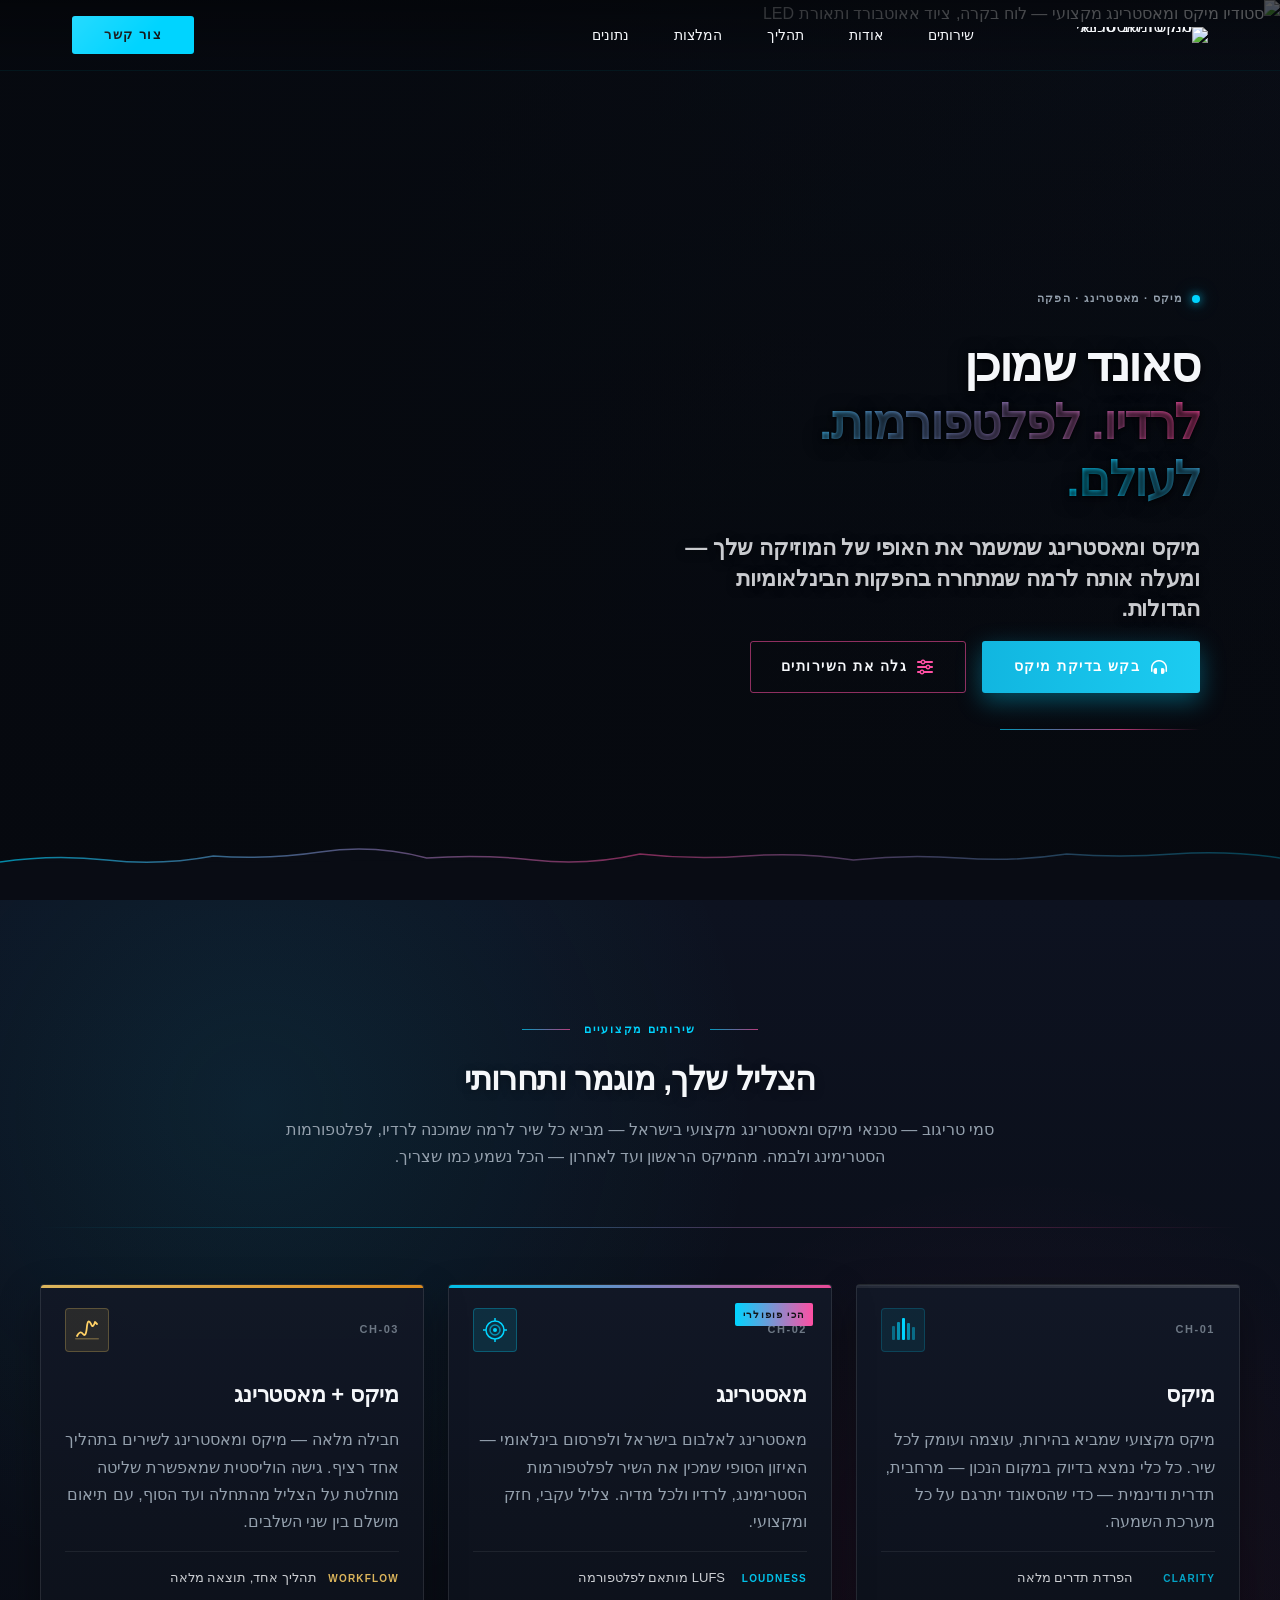
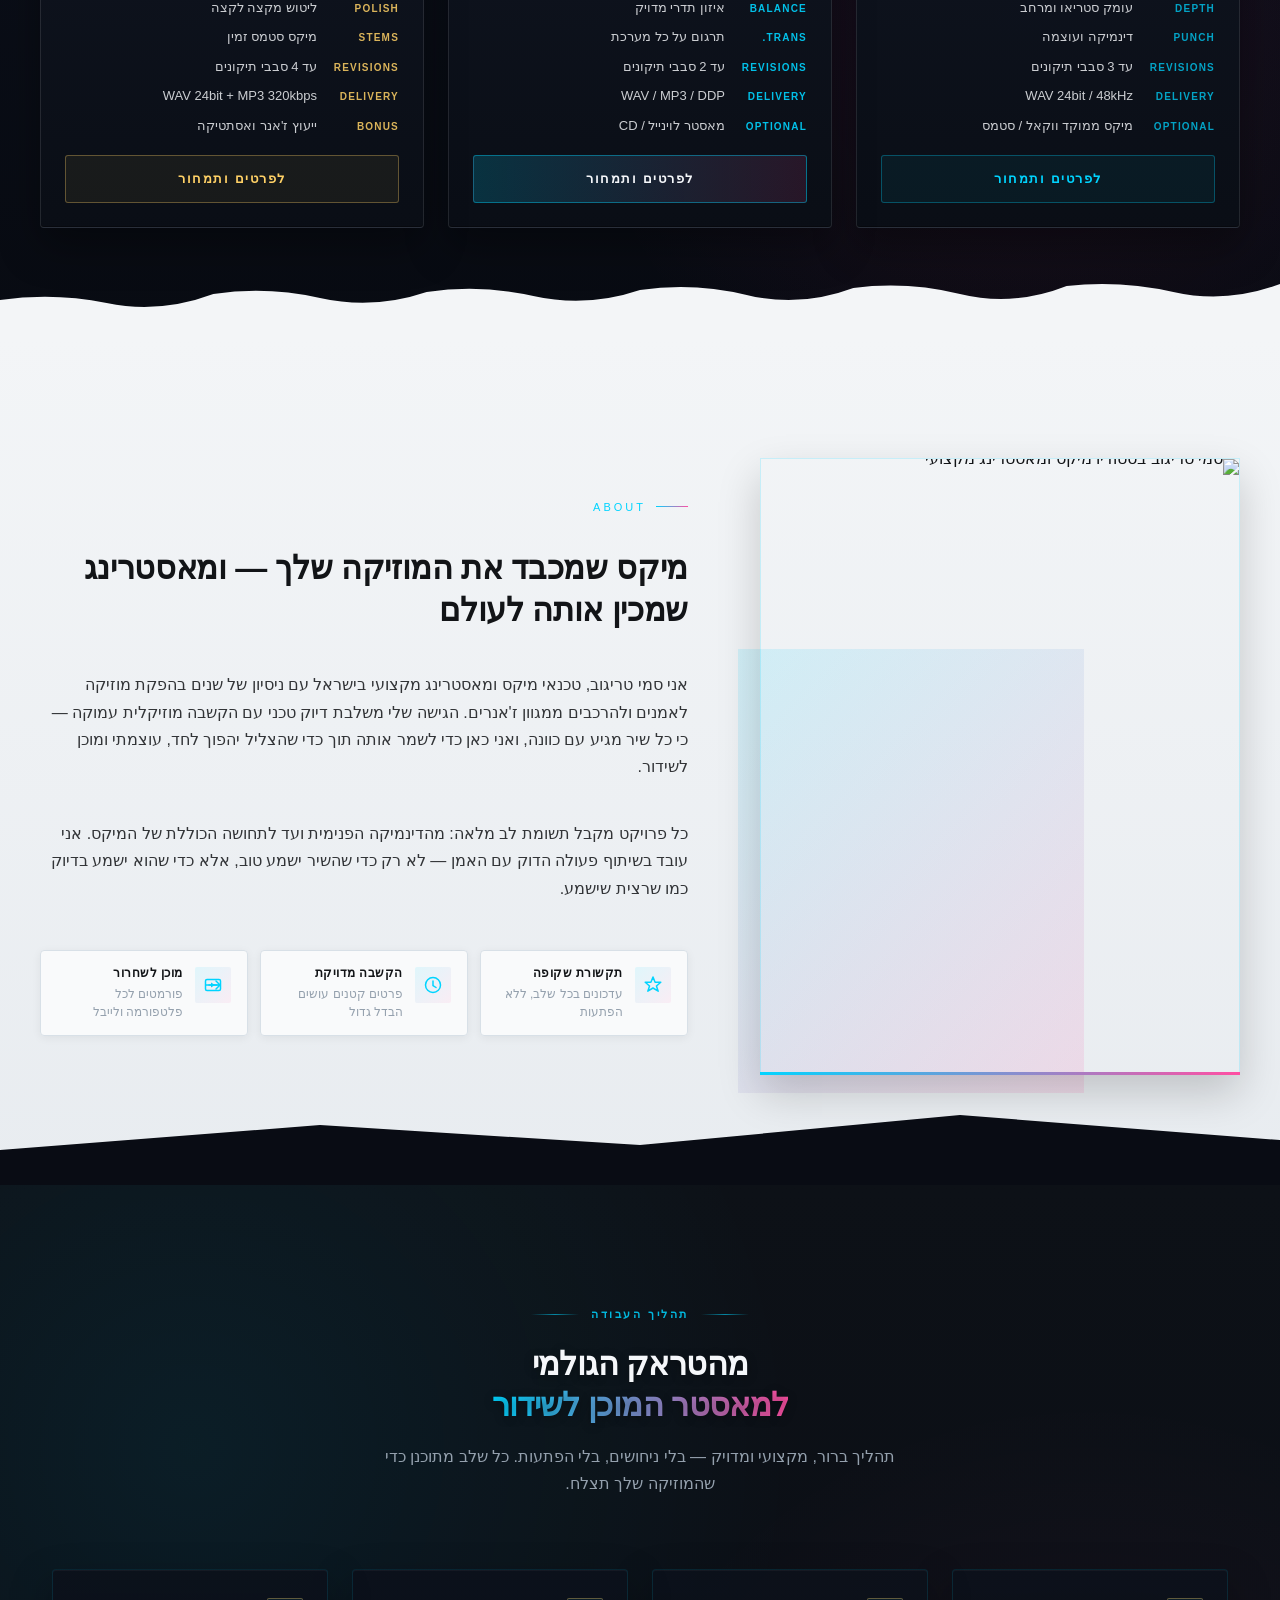
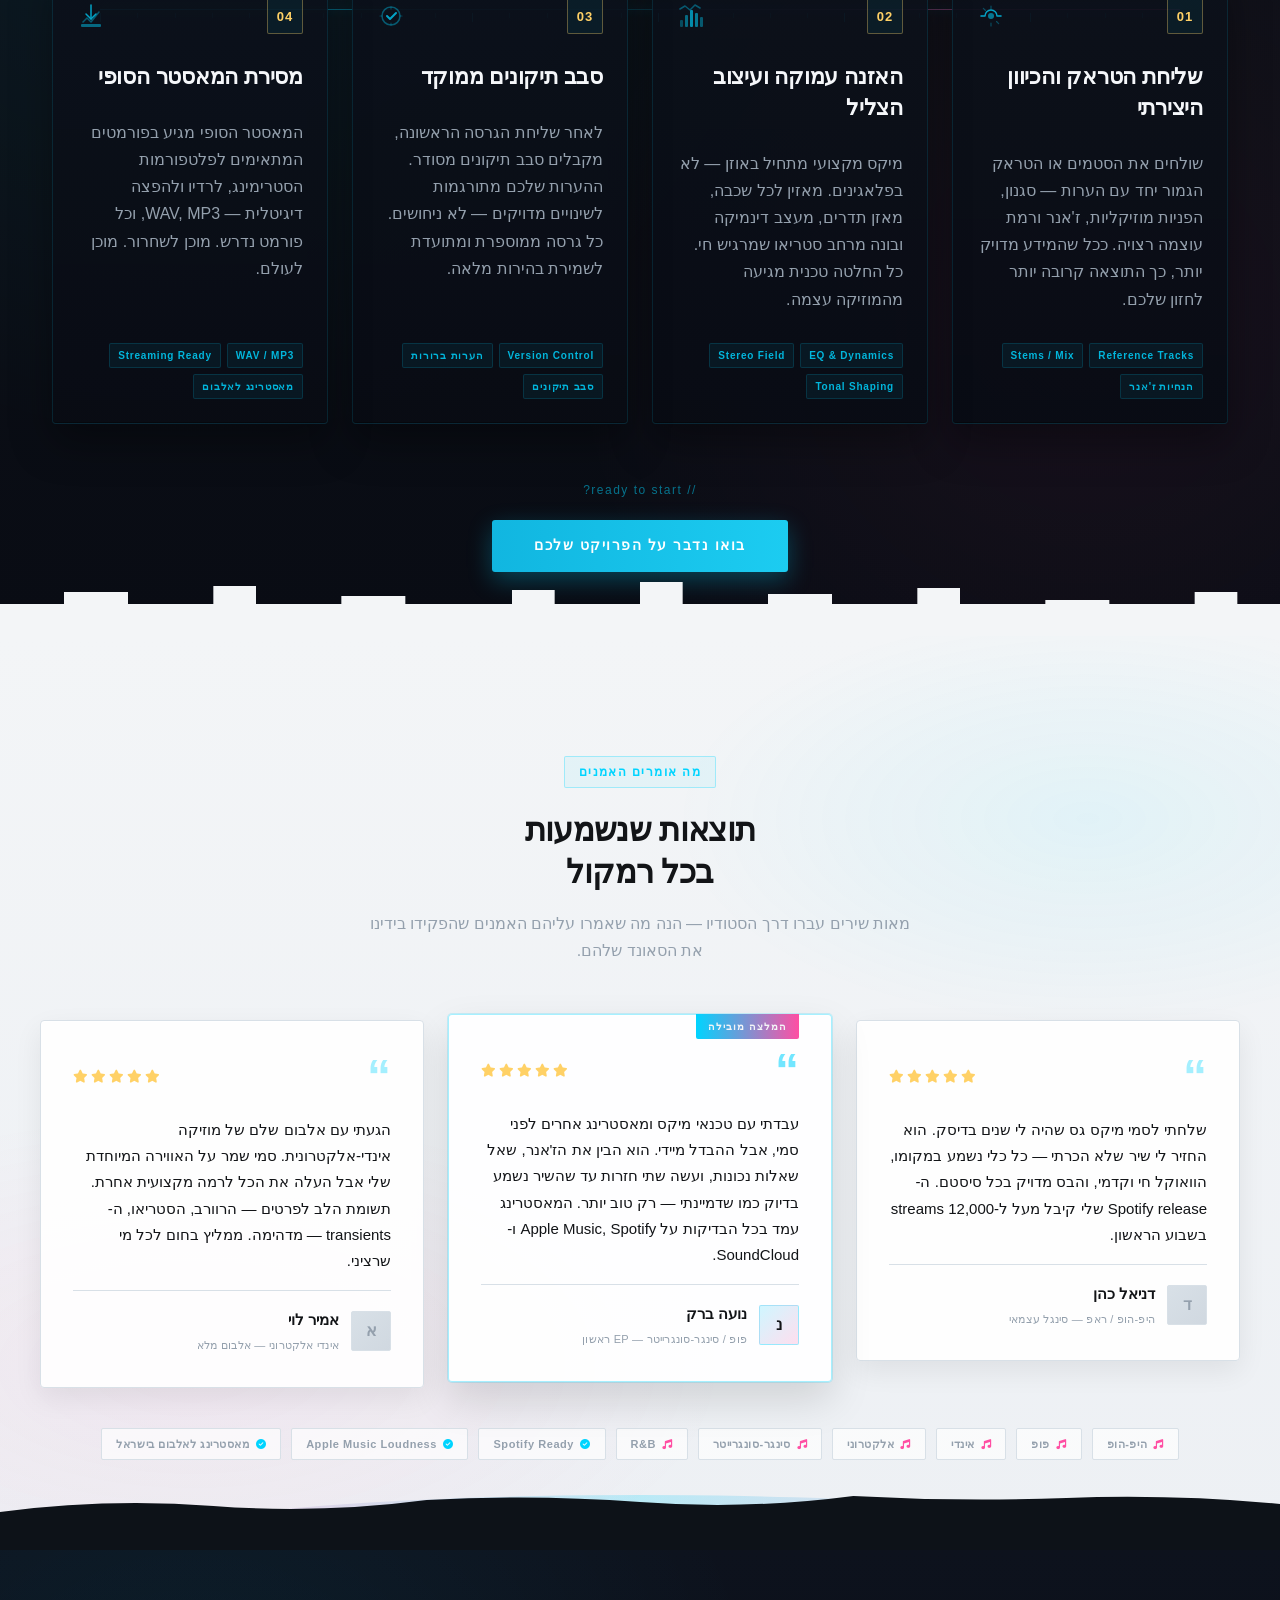
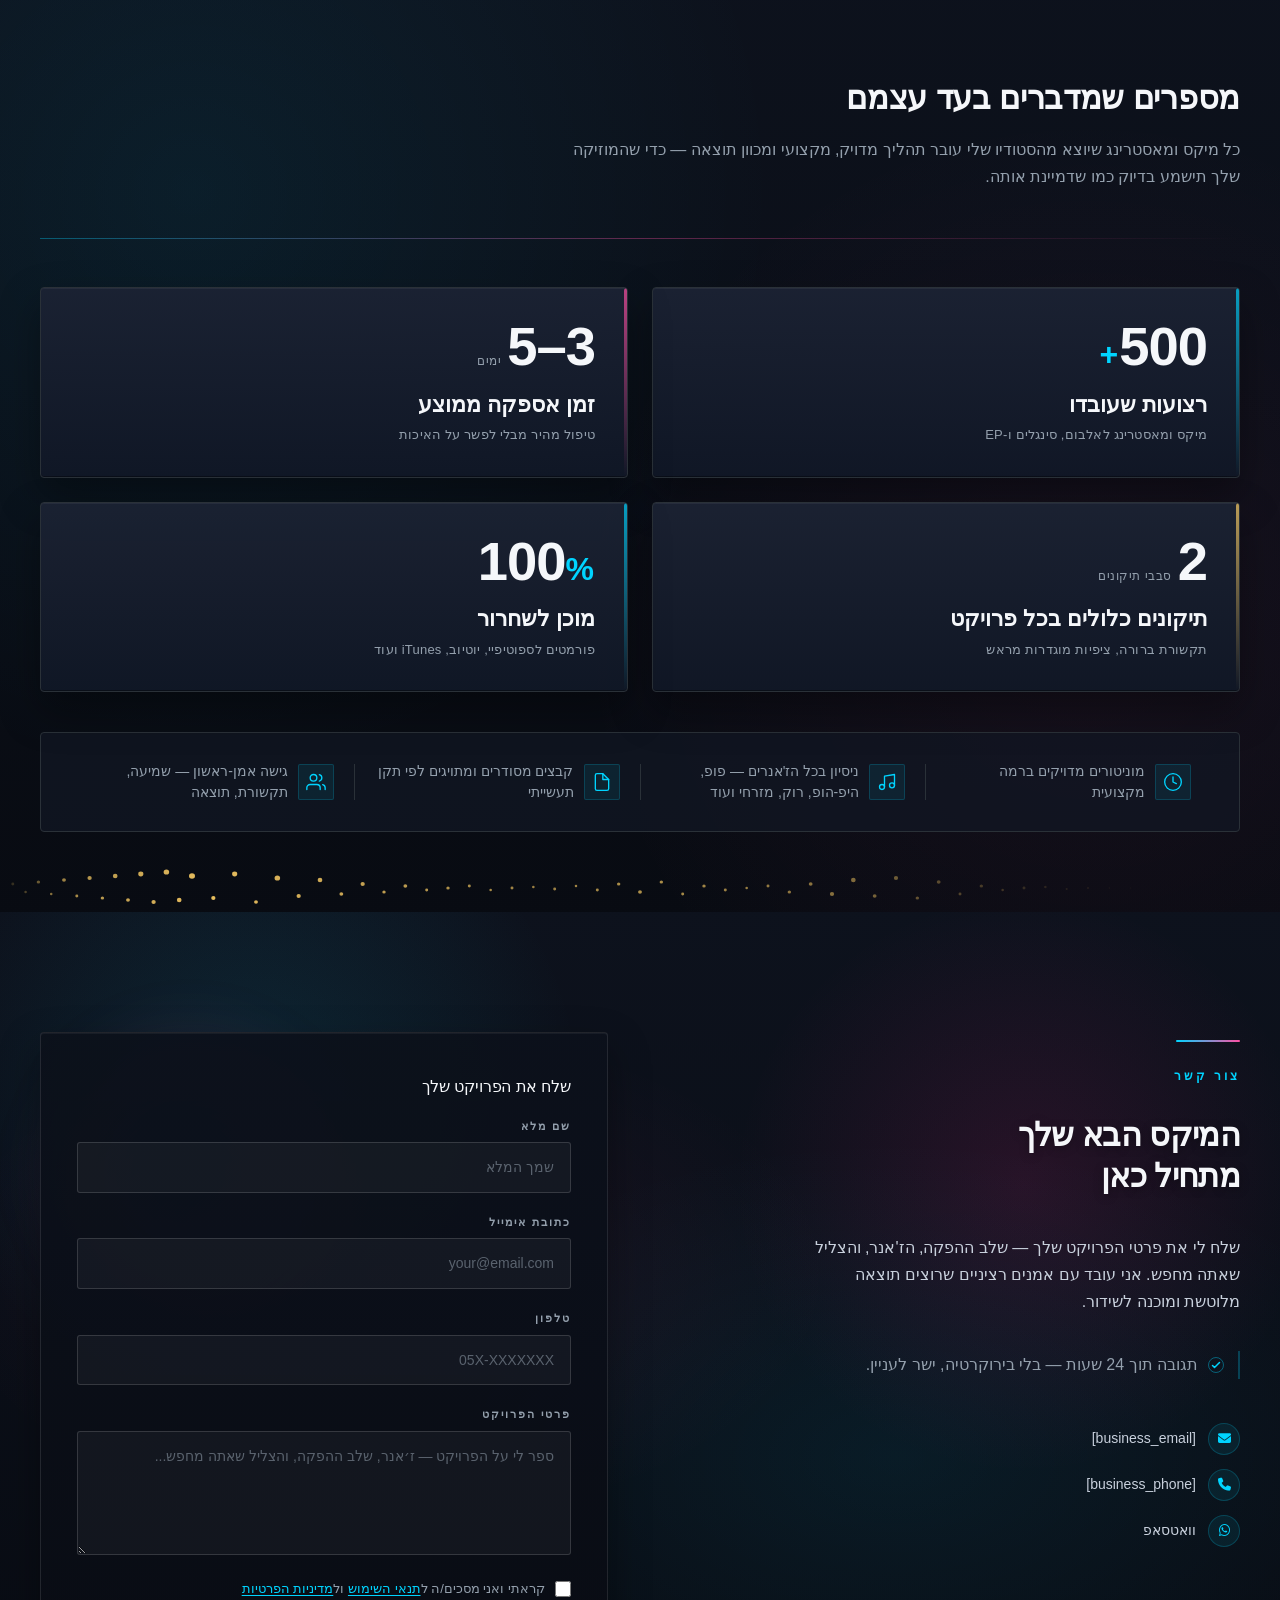
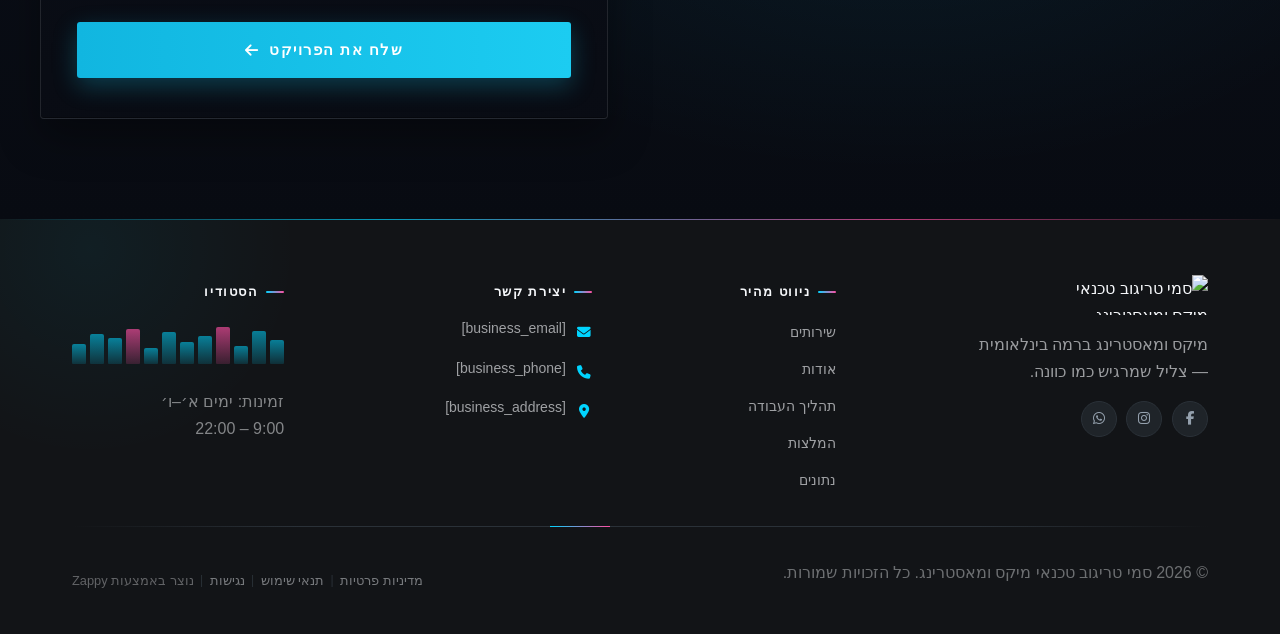
==== index.html @ 7c39b331 "Background sync: Progressive GitHub Sync" ====
<!DOCTYPE html>
<html lang="he" dir="rtl">
<head>
    <meta charset="UTF-8">
    <meta name="viewport" content="width=device-width, initial-scale=1.0">
    <meta name="robots" content="index, follow">
    <title>מיקס — סמי טריגוב טכנאי מיקס ומאסטרינג</title>
    <meta name="description" content="A professional mixing and mastering engineer offering audio post-production services. The business revolves around crafting polished, radio-ready sound for musi">
    <meta name="keywords" content="מיקס, מיקס ומאסטרינג לשירים, טכנאי מיקס מקצועי בישראל, מאסטרינג לאלבום בישראל">
    
    <!-- Favicons -->
    <link rel="icon" type="image/x-icon" href="/assets/favicon.ico">
    <link rel="icon" type="image/png" sizes="16x16" href="/assets/favicon-16x16.png">
    <link rel="icon" type="image/png" sizes="32x32" href="/assets/favicon-32x32.png">
    <link rel="icon" type="image/png" sizes="48x48" href="/assets/favicon-48x48.png">
    <link rel="icon" type="image/png" sizes="192x192" href="/assets/favicon-192x192.png">
    <link rel="icon" type="image/png" sizes="512x512" href="/assets/favicon-512x512.png">
    <link rel="apple-touch-icon" href="/assets/apple-touch-icon.png">
    <!-- Zappy Analytics -->
<script>
(function() {
  'use strict';
  
  // Configuration
  var config = {
    websiteId: 'bcdcfe9a-ce93-44e8-b793-5a933f4e185d',
    apiUrl: 'https://api.zappy5.com/api/analytics/track',
    sessionDuration: 30 * 60 * 1000, // 30 minutes
    visitorDuration: 30 * 24 * 60 * 60 * 1000, // 30 days
    trackPageViews: true,
    trackClicks: true,
    trackFormSubmissions: true
  };
  
  // Generate or retrieve persistent visitor ID (30 days)
  function getVisitorId() {
    var visitorKey = 'zappy_visitor_' + config.websiteId;
    var visitor = null;
    
    try {
      visitor = localStorage.getItem(visitorKey);
      if (visitor) {
        var visitorData = JSON.parse(visitor);
        var now = Date.now();
        
        // Check if visitor ID is still valid (30 days)
        if (now - visitorData.created < config.visitorDuration) {
          // Update last seen timestamp
          visitorData.lastSeen = now;
          localStorage.setItem(visitorKey, JSON.stringify(visitorData));
          return visitorData.id;
        }
      }
    } catch (e) {
      console.warn('Zappy Analytics: LocalStorage not available');
    }
    
    // Generate new visitor ID
    var newVisitorId = 'zv_' + Date.now() + '_' + Math.random().toString(36).substr(2, 9);
    
    try {
      localStorage.setItem(visitorKey, JSON.stringify({
        id: newVisitorId,
        created: Date.now(),
        lastSeen: Date.now()
      }));
    } catch (e) {
      // Continue without local storage
    }
    
    return newVisitorId;
  }
  
  // Generate or retrieve session ID (30 minutes)
  function getSessionId() {
    var sessionKey = 'zappy_session_' + config.websiteId;
    var session = null;
    
    try {
      session = sessionStorage.getItem(sessionKey);
      if (session) {
        var sessionData = JSON.parse(session);
        var now = Date.now();
        
        // Check if session is still valid
        if (now - sessionData.timestamp < config.sessionDuration) {
          // Update timestamp
          sessionData.timestamp = now;
          sessionStorage.setItem(sessionKey, JSON.stringify(sessionData));
          return sessionData.id;
        }
      }
    } catch (e) {
      console.warn('Zappy Analytics: SessionStorage not available');
    }
    
    // Generate new session ID
    var newSessionId = 'zs_' + Date.now() + '_' + Math.random().toString(36).substr(2, 9);
    
    try {
      sessionStorage.setItem(sessionKey, JSON.stringify({
        id: newSessionId,
        timestamp: Date.now()
      }));
    } catch (e) {
      // Continue without session storage
    }
    
    return newSessionId;
  }
  
  var visitorId = getVisitorId();
  var sessionId = getSessionId();
  
  // Track an event
  function trackEvent(eventType, data) {
    data = data || {};
    
    var eventData = {
      website_id: config.websiteId,
      event_type: eventType,
      page_path: window.location.pathname,
      referrer: document.referrer || 'direct',
      visitor_id: visitorId,
      session_id: sessionId,
      metadata: data
    };
    
    // Use sendBeacon if available (better for page unload events)
    if (navigator.sendBeacon) {
      var blob = new Blob([JSON.stringify(eventData)], { type: 'application/json' });
      navigator.sendBeacon(config.apiUrl, blob);
    } else {
      // Fallback to fetch
      fetch(config.apiUrl, {
        method: 'POST',
        headers: {
          'Content-Type': 'application/json'
        },
        body: JSON.stringify(eventData),
        keepalive: true
      }).catch(function(error) {
        console.warn('Zappy Analytics: Failed to track event', error);
      });
    }
  }
  
  // Track page view
  if (config.trackPageViews) {
    trackEvent('pageview', {
      title: document.title,
      url: window.location.href
    });
  }
  
  // Track clicks on important elements
  if (config.trackClicks) {
    document.addEventListener('click', function(e) {
      var target = e.target;
      
      // Track button clicks (counted as actions)
      if (target.tagName === 'BUTTON' || target.closest('button')) {
        var button = target.tagName === 'BUTTON' ? target : target.closest('button');
        trackEvent('click', {
          element: 'button',
          text: button.textContent.trim().substring(0, 100),
          id: button.id || null,
          class: button.className || null
        });
      }
      
      // Track link clicks (navigation - not counted as actions)
      else if (target.tagName === 'A' || target.closest('a')) {
        var link = target.tagName === 'A' ? target : target.closest('a');
        trackEvent('navigation', {
          element: 'link',
          text: link.textContent.trim().substring(0, 100),
          href: link.href,
          external: link.hostname !== window.location.hostname
        });
      }
    }, true);
  }
  
  // Track form submissions
  if (config.trackFormSubmissions) {
    document.addEventListener('submit', function(e) {
      var form = e.target;
      
      trackEvent('form_submit', {
        form_id: form.id || null,
        form_name: form.name || null,
        form_action: form.action || null,
        form_method: form.method || 'GET'
      });
    }, true);
  }
  
  // Track time on page (send on page unload)
  var pageLoadTime = Date.now();
  
  window.addEventListener('beforeunload', function() {
    var timeOnPage = Math.floor((Date.now() - pageLoadTime) / 1000); // in seconds
    
    trackEvent('page_unload', {
      time_on_page: timeOnPage,
      page_path: window.location.pathname
    });
  });
  
  // Expose tracking function globally for custom events
  window.zappyAnalytics = {
    track: trackEvent,
    getVisitorId: function() { return visitorId; },
    getSessionId: function() { return sessionId; }
  };
  
})();
</script>
<!-- End Zappy Analytics -->
    <meta property="og:title" content="מיקס — סמי טריגוב טכנאי מיקס ומאסטרינג">
  <meta property="og:description" content="A professional mixing and mastering engineer offering audio post-production services. The business revolves around crafting polished, radio-ready sound for musi">
  <meta property="og:type" content="website">
  <meta property="og:locale" content="he_IL">
  
  <meta name="twitter:card" content="summary_large_image">
  <meta name="twitter:title" content="מיקס — סמי טריגוב טכנאי מיקס ומאסטרינג">
  <meta name="twitter:description" content="A professional mixing and mastering engineer offering audio post-production services. The business revolves around crafting polished, radio-ready sound for musi">
  
  <link rel="stylesheet" href="https://cdnjs.cloudflare.com/ajax/libs/font-awesome/6.4.0/css/all.min.css">

    <!-- Favicons -->
    <link rel="icon" type="image/x-icon" href="/assets/favicon.ico">
    <link rel="icon" type="image/png" sizes="16x16" href="/assets/favicon-16x16.png">
    <link rel="icon" type="image/png" sizes="32x32" href="/assets/favicon-32x32.png">
    <link rel="icon" type="image/png" sizes="48x48" href="/assets/favicon-48x48.png">
    <link rel="icon" type="image/png" sizes="192x192" href="/assets/favicon-192x192.png">
    <link rel="icon" type="image/png" sizes="512x512" href="/assets/favicon-512x512.png">
    <link rel="apple-touch-icon" href="/assets/apple-touch-icon.png">
    <!-- Cookie Consent -->
    <link rel="stylesheet" href="https://cdn.jsdelivr.net/npm/vanilla-cookieconsent@3/dist/cookieconsent.css">
    <script src="https://cdn.jsdelivr.net/npm/vanilla-cookieconsent@3/dist/cookieconsent.umd.js"></script>
    <!-- Mickidum Accessibility Toolbar -->
    <script src="https://cdn.jsdelivr.net/gh/mickidum/acc_toolbar/acctoolbar/acctoolbar.min.js"></script>
    <link rel="stylesheet" href="/styles.css">

    <style id="zappy-dropdown-submenu-styles">
      /* ========== DESKTOP DROPDOWN SUBMENU STYLES ========== */
      /* Base styles for dropdown submenus - parent must be positioned */
      .nav-menu li:has(.sub-menu), nav li:has(.sub-menu), .navbar li:has(.sub-menu), #navMenu li:has(.sub-menu) { position: relative; }
      /* Submenu base - hidden by default */
      .nav-menu .sub-menu, nav .sub-menu, .navbar .sub-menu, #navMenu .sub-menu { display: block !important; position: absolute !important; top: 100%; left: 0; min-width: 220px; background: white; border-radius: 8px; box-shadow: 0 8px 25px rgba(0,0,0,0.15); padding: 8px 0; opacity: 0; visibility: hidden; transform: translateY(10px); transition: all 0.3s ease; z-index: 1000; list-style: none; pointer-events: none; }
      /* CRITICAL: Desktop hover styles to show dropdown */
      .nav-menu li:hover > .sub-menu, nav li:hover > .sub-menu, .navbar li:hover > .sub-menu, #navMenu li:hover > .sub-menu { opacity: 1 !important; visibility: visible !important; transform: translateY(0) !important; pointer-events: auto !important; }
      /* Submenu item styling */
      .sub-menu li { list-style: none; margin: 0; padding: 0; }
      .sub-menu a { display: block !important; padding: 10px 16px !important; color: var(--text-dark, #333) !important; font-weight: 500; text-decoration: none; white-space: nowrap; transition: background-color 0.2s; }
      .sub-menu a:hover { background-color: #f5f5f5; }
      /* RTL (Hebrew/Arabic) dropdown positioning */
      [dir="rtl"] .nav-menu .sub-menu, [dir="rtl"] nav .sub-menu, [dir="rtl"] .navbar .sub-menu, html[lang="he"] .nav-menu .sub-menu, html[lang="he"] nav .sub-menu, html[lang="he"] .navbar .sub-menu, html[lang="ar"] .nav-menu .sub-menu, html[lang="ar"] nav .sub-menu, html[lang="ar"] .navbar .sub-menu { left: auto !important; right: 0 !important; }
      /* Hide empty dropdown menus (exclude catalog sub-menus that use <a> children instead of <li>) */
      .sub-menu:empty, .sub-menu:not(:has(li:not(.zappy-hidden-menu-item))):not(:has(> a)), .sub-menu:not(:has(li)):not(:has(> a)) { display: none !important; opacity: 0 !important; visibility: hidden !important; pointer-events: none !important; }
      /* Desktop: show submenu on Menu Group hover */
      li:has(.menu-group-title):hover > .sub-menu { opacity: 1 !important; visibility: visible !important; transform: translateY(0) !important; pointer-events: auto !important; }
      /* Menu Group title styling */
      .nav-menu > li > .menu-group-title, #navMenu > li > .menu-group-title { display: inline-block; padding: 0.5rem 1rem; cursor: default; user-select: none; }
      
      /* ========== MOBILE SUBMENU STYLES ========== */
      @media (max-width: 768px) {
        .nav-menu .sub-menu, nav .sub-menu, .navbar .sub-menu, #navMenu .sub-menu { position: static !important; transform: none !important; box-shadow: none !important; background: transparent !important; max-height: 0; overflow: hidden; opacity: 0; visibility: hidden; transition: max-height 0.3s ease, opacity 0.3s ease; padding: 0 !important; border-radius: 0 !important; }
        .sub-menu.mobile-expanded { max-height: 60vh !important; overflow-y: auto !important; opacity: 1 !important; visibility: visible !important; padding: 8px 0 8px 16px !important; }
        [dir="rtl"] .sub-menu.mobile-expanded, html[lang="he"] .sub-menu.mobile-expanded { padding: 8px 16px 8px 0 !important; }
        /* Disable hover behavior on mobile */
        .nav-menu li:hover > .sub-menu, nav li:hover > .sub-menu, .navbar li:hover > .sub-menu, #navMenu li:hover > .sub-menu { opacity: 0; visibility: hidden; pointer-events: none; }
        .nav-menu li > .sub-menu.mobile-expanded, nav li > .sub-menu.mobile-expanded, .navbar li > .sub-menu.mobile-expanded, #navMenu li > .sub-menu.mobile-expanded { opacity: 1 !important; visibility: visible !important; pointer-events: auto !important; }
        .nav-menu li:has(.sub-menu), nav li:has(.sub-menu), .navbar li:has(.sub-menu), #navMenu li:has(.sub-menu) { display: flex !important; flex-wrap: wrap !important; align-items: center !important; position: relative !important; min-height: 44px !important; }
        .nav-menu li:has(.sub-menu) > a, nav li:has(.sub-menu) > a, .navbar li:has(.sub-menu) > a, #navMenu li:has(.sub-menu) > a { flex: 1 !important; min-width: 0 !important; }
        .nav-menu li:has(.sub-menu) > .menu-group-title, nav li:has(.sub-menu) > .menu-group-title, .navbar li:has(.sub-menu) > .menu-group-title, #navMenu li:has(.sub-menu) > .menu-group-title { flex: 1 !important; min-width: 0 !important; padding: 0 !important; line-height: inherit !important; }
        .nav-menu li:has(.sub-menu) > .sub-menu, nav li:has(.sub-menu) > .sub-menu, .navbar li:has(.sub-menu) > .sub-menu, #navMenu li:has(.sub-menu) > .sub-menu { flex-basis: 100% !important; width: 100% !important; }
        .nav-menu li:has(.sub-menu) > a [class*="chevron"], .nav-menu li:has(.sub-menu) > a [class*="arrow"], .nav-menu li:has(.sub-menu) > a .fa-chevron-down, .nav-menu li:has(.sub-menu) > a .fa-angle-down, nav li:has(.sub-menu) > a [class*="chevron"], nav li:has(.sub-menu) > a [class*="arrow"], #navMenu li:has(.sub-menu) > a [class*="chevron"], #navMenu li:has(.sub-menu) > a [class*="arrow"] { display: none !important; visibility: hidden !important; }
        .mobile-submenu-toggle { display: flex !important; align-items: center !important; justify-content: center !important; width: 44px !important; height: auto !important; background: transparent !important; border: none !important; cursor: pointer !important; color: var(--text-dark) !important; position: static !important; flex-shrink: 0 !important; align-self: stretch !important; z-index: 2 !important; padding: 0 !important; margin: 0 !important; }
        .mobile-submenu-toggle::after { content: '' !important; width: 0 !important; height: 0 !important; border-left: 6px solid transparent !important; border-right: 6px solid transparent !important; border-top: 7px solid currentColor !important; transition: transform 0.3s ease !important; }
        .mobile-submenu-toggle.expanded::after { transform: rotate(180deg) !important; }
        .sub-menu a { padding: 10px 0 !important; display: block !important; color: var(--text-dark) !important; }
        .navbar .sub-menu li a, nav.navbar .sub-menu li a, .zappy-products-dropdown .sub-menu a { color: var(--text-dark) !important; }
      }
      @media (min-width: 769px) { .mobile-submenu-toggle { display: none !important; } }
    </style>

    <style id="mobile-lang-menu-deployed-css">
    @media (max-width: 768px) {
      .lang-switcher,
      .nav-cta-container .lang-switcher,
      .nav-container .lang-switcher,
      .navbar .lang-switcher,
      .navbar .nav-cta-container .lang-switcher,
      .nav-icons-left .lang-switcher,
      .nav-ecommerce-icons .lang-switcher { display: none !important; }
      .mobile-lang-menu { width: 100%; border-top: 1px solid rgba(128,128,128,0.2); padding: 8px 0 0 0; margin-top: 8px; }
      .mobile-lang-toggle { display: flex !important; align-items: center; justify-content: space-between; width: 100%; padding: 12px 16px; background: none; border: none; cursor: pointer; font-size: 15px; color: inherit; font-family: inherit; }
      .mobile-lang-toggle::after { content: ''; display: inline-block; width: 8px; height: 8px; border-right: 2px solid currentColor; border-bottom: 2px solid currentColor; transform: rotate(45deg); transition: transform 0.3s ease; margin-left: 8px; }
      .mobile-lang-toggle.expanded::after { transform: rotate(-135deg); }
      .mobile-lang-options { max-height: 0; overflow: hidden; transition: max-height 0.3s ease; }
      .mobile-lang-options.expanded { max-height: 300px; }
      .mobile-lang-option { display: flex !important; align-items: center; gap: 10px; padding: 10px 24px; text-decoration: none; color: inherit; font-size: 14px; font-family: inherit; }
      .mobile-lang-option:hover { background: rgba(128,128,128,0.1); }
      .mobile-lang-option.active { font-weight: 600; opacity: 0.7; pointer-events: none; }
      .mobile-lang-option img { width: 20px; height: 20px; border-radius: 50%; }
    }
    @media (min-width: 769px) {
      .mobile-lang-menu { display: none !important; }
    }
    </style>

    <style id="zappy-widget-visibility">
      #mic-access-tool-general-button, .mic-access-tool-general-button,
      #mic-init-access-tool .mic-access-tool-general-button, #mic-init-access-tool #mic-access-tool-general-button,
      ._access-icon, #mic-access-tool-box, .mic-access-tool-box,
      #mic-init-access-tool #mic-access-tool-box, div[id*="mic-access-tool-box"], ._access-menu {
        display: none !important; visibility: hidden !important; opacity: 0 !important; pointer-events: none !important;
      }
    </style>
</head>
<body>

  <nav class="navbar" dir="rtl">
  <button class="mobile-toggle" id="mobileToggle" aria-label="Menu">
    <svg class="hamburger-icon" width="24" height="24" viewBox="0 0 24 24" fill="none">
      <path d="M3 12h18M3 6h18M3 18h18" stroke="currentColor" stroke-width="2" stroke-linecap="round"></path>
    </svg>
    <svg class="close-icon" width="24" height="24" viewBox="0 0 24 24" fill="none" style="display: none;">
      <path d="M18 6L6 18M6 6l12 12" stroke="currentColor" stroke-width="2" stroke-linecap="round"></path>
    </svg>
  </button>

  <button class="phone-header-btn" data-phone="[business_phone]" aria-label="Call">
    <svg width="20" height="20" viewBox="0 0 24 24" fill="currentColor">
      <path d="M22 16.92v3a2 2 0 0 1-2.18 2 19.79 19.79 0 0 1-8.63-3.07 19.5 19.5 0 0 1-6-6 19.79 19.79 0 0 1-3.07-8.67A2 2 0 0 1 4.11 2h3a2 2 0 0 1 2 1.72 12.84 12.84 0 0 0 .7 2.81 2 2 0 0 1-.45 2.11L8.09 9.91a16 16 0 0 0 6 6l1.27-1.27a2 2 0 0 1 2.11-.45 12.84 12.84 0 0 0 2.81.7A2 2 0 0 1 22 16.92z"></path>
    </svg>
  </button>

  <div class="nav-container">
    <div class="nav-right-group"><div class="nav-brand">
      <a href="/" class="logo-link">
        <img src="/assets/business-logo.webp" alt="סמי טריגוב טכנאי מיקס ומאסטרינג" class="logo">
      </a>
    </div><ul class="nav-menu" id="navMenu"><li><a href="#services">שירותים</a></li><li><a href="#about">אודות</a></li><li><a href="#process">תהליך</a></li><li><a href="#testimonials">המלצות</a></li><li><a href="#stats">נתונים</a></li></ul></div>

    

    <div class="nav-cta-container">
      <a href="#contact" class="nav-cta-btn">צור קשר</a>
    </div>
  </div>
</nav>
<script>

// Navbar Mobile Menu Toggle and Contrast Fix
(function() {
  // Use 'load' event instead of 'DOMContentLoaded' to ensure we run AFTER all other scripts
  window.addEventListener('load', function() {
    
    // FIX MOBILE BUTTON CONTRAST
    // Detect navbar background color and apply contrasting color to mobile buttons
    const navbar = document.querySelector('.navbar, nav, header');
    if (!navbar) {
      console.log('[Navbar] Navbar element not found');
      return;
    }
    
    // DECLARE VARIABLES EARLY to avoid Temporal Dead Zone errors
    // These are used in multiple places below
    let mobileToggle = document.getElementById('mobileToggle') ||
                       document.querySelector('.mobile-toggle') ||
                       document.querySelector('.hamburger') ||
                       document.querySelector('.hamburger-menu') ||
                       document.querySelector('.menu-toggle') ||
                       document.querySelector('.burger-menu') ||
                       document.querySelector('[aria-label="Menu"]') ||
                       document.querySelector('[aria-label="תפריט"]');
    
    const phoneBtn = document.querySelector('.phone-header-btn');
    
    const computedStyle = window.getComputedStyle(navbar);
    let bgColor = computedStyle.backgroundColor;
    
    console.log('[Navbar] Initial navbar background:', bgColor);
    
    // Check if background is transparent or rgba with 0 alpha
    const isTransparent = bgColor === 'transparent' || 
                         bgColor === 'rgba(0, 0, 0, 0)' ||
                         (bgColor.startsWith('rgba') && bgColor.includes(', 0)'));
    
    if (isTransparent) {
      // Check for background-image or gradient
      const bgImage = computedStyle.backgroundImage;
      if (bgImage && bgImage !== 'none') {
        console.log('[Navbar] Navbar has background image/gradient, using dark text');
        bgColor = 'rgb(240, 240, 240)'; // Assume light background
      } else {
        // Transparent navbar - check body background
        const bodyBg = window.getComputedStyle(document.body).backgroundColor;
        console.log('[Navbar] Navbar transparent, using body background:', bodyBg);
        bgColor = bodyBg;
      }
    }
    
    // Calculate luminance to determine if background is light or dark
    const rgb = bgColor.match(/\d+/g);
    if (rgb && rgb.length >= 3) {
      const r = parseInt(rgb[0]);
      const g = parseInt(rgb[1]);
      const b = parseInt(rgb[2]);
      const luminance = (0.299 * r + 0.587 * g + 0.114 * b) / 255;
      
      // Mobile button colors are set by Claude's AI-generated CSS (same as .nav-menu a)
      // No dynamic color overrides needed - colors come from the generated navbar CSS
      console.log('[Navbar] Mobile button colors preserved from Claude CSS (luminance:', luminance.toFixed(2) + ')');
      
      // FIX ICON SIZES - Ensure SVGs are properly sized and visible
      // INJECT CRITICAL CSS TO OVERRIDE ANY CONFLICTING RULES
      const criticalCSS = document.createElement('style');
      criticalCSS.id = 'zappy-mobile-nav-fix';
      const htmlLang = document.documentElement.lang || 'en';
      const htmlDir = document.documentElement.dir || 'ltr';
      // Check both dir attribute AND lang for RTL detection
      // dir="rtl" is the most reliable indicator
      const isRTL = htmlDir === 'rtl' || htmlLang === 'he' || htmlLang === 'ar';
      
      criticalCSS.textContent = `
        /* Hide mobile buttons on desktop, show only on mobile */
        @media (min-width: 769px) {
          .mobile-toggle,
          .phone-header-btn {
            display: none !important;
          }
        }
        
        /* Show and position mobile buttons correctly on mobile */
        @media (max-width: 768px) {
          .mobile-toggle,
          .phone-header-btn {
            position: absolute !important;
            top: 50% !important;
            transform: translateY(-50%) !important;
            z-index: 1001 !important;
            display: flex !important;
            align-items: center !important;
            justify-content: center !important;
            width: 36px !important;
            height: 36px !important;
            border-radius: 50% !important;
            border: none !important;
            cursor: pointer !important;
            padding: 6px !important;
            background: none !important;
            color: var(--nav-text, var(--text-dark)) !important;
          }
          
          /* LTR positioning (default): hamburger LEFT, phone RIGHT */
          html:not([dir="rtl"]):not([lang="he"]):not([lang="ar"]) .mobile-toggle,
          html[dir="ltr"] .mobile-toggle {
            left: 12px !important;
            right: auto !important;
          }
          html:not([dir="rtl"]):not([lang="he"]):not([lang="ar"]) .phone-header-btn,
          html[dir="ltr"] .phone-header-btn {
            right: 12px !important;
            left: auto !important;
          }
          
          /* RTL positioning: hamburger RIGHT, phone LEFT */
          html[dir="rtl"] .mobile-toggle,
          html[lang="he"] .mobile-toggle,
          html[lang="ar"] .mobile-toggle {
            right: 12px !important;
            left: auto !important;
          }
          html[dir="rtl"] .phone-header-btn,
          html[lang="he"] .phone-header-btn,
          html[lang="ar"] .phone-header-btn {
            left: 12px !important;
            right: auto !important;
          }
          
          /* CRITICAL: Ensure nav-container has min-height on mobile */
          /* All children are positioned absolutely/fixed on mobile, so height:auto collapses to 0 */
          .nav-container {
            min-height: 70px !important;
            position: relative !important;
          }
          
          /* Ensure SVG icons are properly sized and inherit color */
          .mobile-toggle svg,
          .phone-header-btn svg {
            width: 24px !important;
            height: 24px !important;
            /* Don't force display - let JavaScript control hamburger/close toggle */
          }
          
          /* Reset nav-cta-container on mobile - remove desktop box-shadow/padding */
          /* that creates a visible ghost box when CTA button is hidden */
          .nav-cta-container {
            box-shadow: none !important;
            padding: 0 !important;
          }
          
          /* Hide nav-cta-container entirely on mobile when there's no lang-switcher */
          /* (only the CTA button is inside, and it's hidden on mobile) */
          .nav-cta-container:not(:has(.lang-switcher)) {
            display: none !important;
          }
          
          /* CRITICAL: Prevent hero image fade gradient from bleeding over headline text */
          /* The .image-fade-gradient has bottom: -30px (extends below parent) */
          /* On mobile stacked layout, this overlaps the h1 text below the image */
          .hero-image-column {
            overflow: hidden !important;
          }
          .image-fade-gradient {
            bottom: 0 !important;
          }
          
          /* Hide desktop language switcher on mobile - hamburger menu handles it */
          /* High specificity to override stored CSS */
          .lang-switcher,
          .nav-cta-container .lang-switcher,
          .nav-container .lang-switcher,
          .navbar .lang-switcher,
          .navbar .nav-cta-container .lang-switcher {
            display: none !important;
          }
        }
      `;
      
      // Remove existing fix if present and inject new one
      const existing = document.getElementById('zappy-mobile-nav-fix');
      if (existing) existing.remove();
      document.head.appendChild(criticalCSS);
      
      console.log('[Navbar] Critical CSS injected for mobile nav positioning');
      
      // ONLY apply inline positioning styles on mobile viewport
      // On desktop, the CSS handles hiding these buttons with display: none
      // Inline styles were breaking desktop layout by overriding CSS
      const isMobileViewport = window.innerWidth <= 768;
      
      if (mobileToggle) {
        // Icon sizing applies to all viewports for consistency
        const hamburgerIcon = mobileToggle.querySelector('.hamburger-icon');
        const closeIcon = mobileToggle.querySelector('.close-icon');
        
        if (hamburgerIcon) {
          hamburgerIcon.style.setProperty('width', '24px', 'important');
          hamburgerIcon.style.setProperty('height', '24px', 'important');
          hamburgerIcon.style.setProperty('display', 'block', 'important'); // Show hamburger by default
        }
        if (closeIcon) {
          closeIcon.style.setProperty('width', '24px', 'important');
          closeIcon.style.setProperty('height', '24px', 'important');
          closeIcon.style.setProperty('display', 'none', 'important'); // Hide close icon by default
        }
        
        // ONLY set positioning inline styles on mobile
        if (isMobileViewport) {
          mobileToggle.style.setProperty('position', 'absolute', 'important');
          mobileToggle.style.setProperty('top', '50%', 'important');
          mobileToggle.style.setProperty('transform', 'translateY(-50%)', 'important');
          mobileToggle.style.setProperty('z-index', '1001', 'important');
          
          // Clear any inline left/right so CSS can take over based on html[dir]
          mobileToggle.style.removeProperty('left');
          mobileToggle.style.removeProperty('right');
          
          console.log('[Navbar] Mobile toggle positioning applied (mobile viewport)');
        } else {
          // On desktop, clear any positioning styles to let CSS handle it
          mobileToggle.style.removeProperty('position');
          mobileToggle.style.removeProperty('top');
          mobileToggle.style.removeProperty('transform');
          mobileToggle.style.removeProperty('z-index');
          mobileToggle.style.removeProperty('left');
          mobileToggle.style.removeProperty('right');
          console.log('[Navbar] Desktop viewport - cleared mobile toggle inline positioning');
        }
      }
      
      if (phoneBtn) {
        // Icon sizing applies to all viewports
        const phoneIcon = phoneBtn.querySelector('svg');
        if (phoneIcon) {
          phoneIcon.style.width = '24px';
          phoneIcon.style.height = '24px';
          phoneIcon.setAttribute('width', '24');
          phoneIcon.setAttribute('height', '24');
        }
        
        // ONLY set positioning inline styles on mobile
        if (isMobileViewport) {
          phoneBtn.style.setProperty('position', 'absolute', 'important');
          phoneBtn.style.setProperty('top', '50%', 'important');
          phoneBtn.style.setProperty('transform', 'translateY(-50%)', 'important');
          phoneBtn.style.setProperty('z-index', '1001', 'important');
          
          // Clear any inline left/right so CSS can take over based on html[dir]
          phoneBtn.style.removeProperty('left');
          phoneBtn.style.removeProperty('right');
          
          console.log('[Navbar] Phone button positioning applied (mobile viewport)');
        } else {
          // On desktop, clear any positioning styles to let CSS handle it
          phoneBtn.style.removeProperty('position');
          phoneBtn.style.removeProperty('top');
          phoneBtn.style.removeProperty('transform');
          phoneBtn.style.removeProperty('z-index');
          phoneBtn.style.removeProperty('left');
          phoneBtn.style.removeProperty('right');
          console.log('[Navbar] Desktop viewport - cleared phone button inline positioning');
        }
      }
    } else {
      console.log('[Navbar] Could not parse background color:', bgColor);
    }
    
    // MOBILE MENU TOGGLE
    // Re-query in case DOM changed (mobileToggle already declared at top of function)
    mobileToggle = document.getElementById('mobileToggle') ||
                   document.querySelector('.mobile-toggle') ||
                   document.querySelector('.hamburger') ||
                   document.querySelector('.hamburger-menu') ||
                   document.querySelector('.menu-toggle') ||
                   document.querySelector('.burger-menu') ||
                   document.querySelector('[aria-label="Menu"]') ||
                   document.querySelector('[aria-label="תפריט"]');
    
    // EXPANDED SEARCH: Find nav menu by ID or class
    const navMenu = document.getElementById('navMenu') ||
                  document.querySelector('.nav-menu') ||
                  document.querySelector('.nav-links') ||
                  document.querySelector('nav ul:not(.submenu)');
    
    if (!mobileToggle || !navMenu) {
      console.log('[Navbar] Mobile toggle or menu not found:', { toggle: !!mobileToggle, menu: !!navMenu });
      return;
    }
    
    // Ensure navMenu has ID for CSS targeting
    if (!navMenu.id) {
      navMenu.id = 'navMenu';
    }
    
    console.log('[Navbar] Initializing mobile menu...');
    
    // Remove any existing event listeners by cloning the button
    const newToggle = mobileToggle.cloneNode(true);
    mobileToggle.parentNode.replaceChild(newToggle, mobileToggle);
    
    // Toggle menu on button click - use newToggle now
    newToggle.addEventListener('click', function(e) {
      e.preventDefault();
      e.stopPropagation();
      
      const hamburgerIcon = this.querySelector('.hamburger-icon');
      const closeIcon = this.querySelector('.close-icon');
      const isActive = navMenu.classList.contains('active');
      
      if (isActive) {
        // Close menu
        navMenu.classList.remove('active');
        if (hamburgerIcon) hamburgerIcon.style.setProperty('display', 'block', 'important');
        if (closeIcon) closeIcon.style.setProperty('display', 'none', 'important');
        document.body.style.overflow = '';
        console.log('[Navbar] Menu closed');
      } else {
        // Open menu
        navMenu.classList.add('active');
        if (hamburgerIcon) hamburgerIcon.style.setProperty('display', 'none', 'important');
        if (closeIcon) closeIcon.style.setProperty('display', 'block', 'important');
        document.body.style.overflow = 'hidden';
        console.log('[Navbar] Menu opened');
      }
    });
    
    // Close menu when clicking nav links (but NOT dropdown toggles)
    const navLinks = navMenu.querySelectorAll('a');
    navLinks.forEach(function(link) {
      link.addEventListener('click', function() {
        // Don't close if it's a dropdown child (unless it's a real navigation link)
        if (this.getAttribute('href') === '#') return;
        
        const hamburgerIcon = newToggle.querySelector('.hamburger-icon');
        const closeIcon = newToggle.querySelector('.close-icon');
        
        navMenu.classList.remove('active');
        if (hamburgerIcon) hamburgerIcon.style.setProperty('display', 'block', 'important');
        if (closeIcon) closeIcon.style.setProperty('display', 'none', 'important');
        document.body.style.overflow = '';
        console.log('[Navbar] Menu closed (link clicked)');
      });
    });
    
    // DROPDOWN MENU TOGGLE (for mobile and touch devices)
    var dropdownToggles = navMenu.querySelectorAll('.dropdown-toggle');
    dropdownToggles.forEach(function(toggle) {
      toggle.addEventListener('click', function(e) {
        e.preventDefault();
        e.stopPropagation();
        var parent = this.closest('.nav-dropdown');
        if (!parent) return;
        
        // Close other open dropdowns at the same level
        var siblings = parent.parentNode.querySelectorAll('.nav-dropdown.open');
        siblings.forEach(function(sib) {
          if (sib !== parent) sib.classList.remove('open');
        });
        
        parent.classList.toggle('open');
        console.log('[Navbar] Dropdown toggled:', parent.classList.contains('open') ? 'open' : 'closed');
      });
    });
    
    // Close dropdowns when clicking outside
    document.addEventListener('click', function(e) {
      if (!e.target.closest('.nav-dropdown')) {
        var openDropdowns = document.querySelectorAll('.nav-dropdown.open');
        openDropdowns.forEach(function(dd) { dd.classList.remove('open'); });
      }
    });
    
    console.log('[Navbar] Dropdown handlers initialized for ' + dropdownToggles.length + ' dropdowns');
    
    // Phone button functionality (phoneBtn already declared at top of function)
    if (phoneBtn) {
      phoneBtn.addEventListener('click', function() {
        // Get phone number from placeholder in page or use default
        const phoneLinks = document.querySelectorAll('a[href^="tel:"]');
        const phoneNumber = phoneLinks.length > 0 
          ? phoneLinks[0].getAttribute('href').replace('tel:', '')
          : '[business_phone]';
        
        window.location.href = 'tel:' + phoneNumber;
        console.log('[Navbar] Phone button clicked');
      });
    }
    
    console.log('[Navbar] Mobile menu initialized successfully');
    
    // === WHATSAPP BUTTON VISIBILITY FIX ===
    // Ensure WhatsApp floating button is hidden on desktop and visible on mobile
    // IMPORTANT: Only target the floating button by its class, NOT generic wa.me links
    const handleWhatsAppVisibility = function() {
      const whatsappBtn = document.querySelector('.whatsapp-float');
      if (whatsappBtn) {
        const isDesktop = window.innerWidth >= 769;
        if (isDesktop) {
          whatsappBtn.style.setProperty('display', 'none', 'important');
          whatsappBtn.style.setProperty('visibility', 'hidden', 'important');
          whatsappBtn.style.setProperty('opacity', '0', 'important');
          whatsappBtn.style.setProperty('pointer-events', 'none', 'important');
          console.log('[WhatsApp] Button hidden on desktop');
        } else {
          whatsappBtn.style.removeProperty('display');
          whatsappBtn.style.removeProperty('visibility');
          whatsappBtn.style.removeProperty('opacity');
          whatsappBtn.style.removeProperty('pointer-events');
          console.log('[WhatsApp] Button visible on mobile');
        }
      }
    };
    
    // Run on load
    handleWhatsAppVisibility();
    
    // Run on resize with debouncing
    let resizeTimer;
    window.addEventListener('resize', function() {
      clearTimeout(resizeTimer);
      resizeTimer = setTimeout(handleWhatsAppVisibility, 100);
    });
  });
})();

</script>
  
  <main>
    <section class="index-hero-section" data-layout-spec="בית-hero" dir="rtl" data-hero-type="fullscreen-scrim">
  <!-- Background Image Layer -->
  <div class="index-hero-bg">
    <img data-hero-bg="true" data-placeholder="index-hero-image-1" data-context="Cinematic dark professional recording studio control room at midnight. A large mixing console with glowing LED meters and faders in the foreground. Outboard gear rack units with illuminated VU meters on the right side. Subtle waveform reflections on glossy surfaces. Cyan and magenta LED accent lighting from hardware units. Deep shadows, dramatic chiaroscuro lighting, ultra-realistic photography style. The left/right side has brighter console lights and spectral detail while the left portion is darker for text overlay. Professional audio post-production environment, high-end studio aesthetic." width="1920" height="1080" src="/assets/site-index-hero-image-1.webp" alt="סטודיו מיקס ומאסטרינג מקצועי — לוח בקרה, ציוד אאוטבורד ותאורת LED">
  </div>

  <!-- Scrim Overlay -->
  <div class="index-hero-scrim" aria-hidden="true"></div>

  <!-- Content Overlay -->
  <div class="index-hero-container">
    <div class="index-hero-content">

      <!-- Label / Eyebrow -->
      <div class="index-hero-label">
        <span class="index-hero-label-dot" aria-hidden="true"></span>
        <span>מיקס · מאסטרינג · הפקה</span>
      </div>

      <!-- Main Headline -->
      <h1 class="index-hero-h1">
        סאונד שמוכן<br>
        <span class="index-hero-h1-accent">לרדיו. לפלטפורמות.<br>לעולם.</span>
      </h1>

      <!-- Supporting Subtitle -->
      <h3 class="index-hero-subtitle">
        מיקס ומאסטרינג שמשמר את האופי של המוזיקה שלך —
        ומעלה אותה לרמה שמתחרה בהפקות הבינלאומיות הגדולות.
      </h3>

      <!-- CTA Buttons -->
      <div class="index-hero-ctas">
        <a href="#contact" class="index-hero-btn-primary">
          <i class="fa-solid fa-headphones-simple" aria-hidden="true"></i>
          בקש בדיקת מיקס
        </a>
        <a href="#services" class="index-hero-btn-secondary">
          <i class="fa-solid fa-sliders" aria-hidden="true"></i>
          גלה את השירותים
        </a>
      </div>

      <!-- Signal strip accent line -->
      <div class="index-hero-signal-line" aria-hidden="true"></div>

    </div>
  </div>

  <!-- Bottom Waveform Divider -->
  <div class="index-hero-divider-wrapper">
    <svg data-no-icon-edit="true" aria-hidden="true" viewBox="0 0 1440 90" preserveAspectRatio="none" xmlns="http://www.w3.org/2000/svg">
      <!-- Dark fill bottom layer -->
      <path d="M0,90 L0,52 Q60,44 120,50 T240,46 Q300,50 360,42 T480,48 Q540,44 600,50 T720,44 Q780,50 840,46 T960,50 Q1020,44 1080,48 T1200,44 Q1260,48 1320,44 T1440,48 L1440,90 Z" fill="#090C14"></path>
      <!-- Cyan waveform trace -->
      <path d="M0,52 Q60,44 120,50 T240,46 Q300,50 360,42 T480,48 Q540,44 600,50 T720,44 Q780,50 840,46 T960,50 Q1020,44 1080,48 T1200,44 Q1260,48 1320,44 T1440,48" fill="#090C14" stroke="url(#waveGradient)" stroke-width="1.5" opacity="0.7"></path>
      <defs>
        <linearGradient id="waveGradient" x1="0%" y1="0%" x2="100%" y2="0%">
          <stop offset="0%" stop-color="#00D4FF" stop-opacity="0.9"></stop>
          <stop offset="50%" stop-color="#FF4FA3" stop-opacity="0.7"></stop>
          <stop offset="100%" stop-color="#00D4FF" stop-opacity="0.4"></stop>
        </linearGradient>
      </defs>
    </svg>
  </div>

</section>

<section id="services" class="index-services-section" data-layout-spec="בית-services" dir="rtl">
  <div class="services-container">

    <!-- Intro Block -->
    <div class="services-intro">
      <div class="services-eyebrow">
        <span class="eyebrow-line"></span>
        <span class="eyebrow-text">שירותים מקצועיים</span>
        <span class="eyebrow-line"></span>
      </div>
      <h2 class="services-heading">הצליל שלך, מוגמר ותחרותי</h2>
      <p class="services-subheading">סמי טריגוב — טכנאי מיקס ומאסטרינג מקצועי בישראל — מביא כל שיר לרמה שמוכנה לרדיו, לפלטפורמות הסטרימינג ולבמה. מהמיקס הראשון ועד לאחרון — הכל נשמע כמו שצריך.</p>
    </div>

    <!-- Accent Divider Line -->
    <div class="services-accent-line" aria-hidden="true"></div>

    <!-- Cards Grid -->
    <div class="services-grid">

      <!-- Card 1: Mixing -->
      <article class="service-card">
        <div class="card-top-strip" aria-hidden="true"></div>
        <div class="card-header">
          <div class="card-channel-label">CH-01</div>
          <div class="card-icon-wrap">
            <svg data-element-type="icon" data-icon-type="svg" width="28" height="28" viewBox="0 0 28 28" fill="none" xmlns="http://www.w3.org/2000/svg" aria-hidden="true">
              <rect x="3" y="10" width="3" height="14" rx="1" fill="currentColor" opacity="0.4"></rect>
              <rect x="8" y="6" width="3" height="18" rx="1" fill="currentColor" opacity="0.6"></rect>
              <rect x="13" y="2" width="3" height="22" rx="1" fill="currentColor"></rect>
              <rect x="18" y="7" width="3" height="17" rx="1" fill="currentColor" opacity="0.6"></rect>
              <rect x="23" y="11" width="3" height="13" rx="1" fill="currentColor" opacity="0.4"></rect>
            </svg>
          </div>
        </div>
        <div class="card-body">
          <h3 class="card-title">מיקס</h3>
          <p class="card-description">מיקס מקצועי שמביא בהירות, עוצמה ועומק לכל שיר. כל כלי נמצא בדיוק במקום הנכון — מרחבית, תדרית ודינמית — כדי שהסאונד יתרגם על כל מערכת השמעה.</p>
          <div class="card-specs">
            <div class="spec-row">
              <span class="spec-label">CLARITY</span>
              <span class="spec-value">הפרדת תדרים מלאה</span>
            </div>
            <div class="spec-row">
              <span class="spec-label">DEPTH</span>
              <span class="spec-value">עומק סטריאו ומרחב</span>
            </div>
            <div class="spec-row">
              <span class="spec-label">PUNCH</span>
              <span class="spec-value">דינמיקה ועוצמה</span>
            </div>
            <div class="spec-row">
              <span class="spec-label">REVISIONS</span>
              <span class="spec-value">עד 3 סבבי תיקונים</span>
            </div>
            <div class="spec-row">
              <span class="spec-label">DELIVERY</span>
              <span class="spec-value">WAV 24bit / 48kHz</span>
            </div>
            <div class="spec-row">
              <span class="spec-label">OPTIONAL</span>
              <span class="spec-value">מיקס ממוקד ווקאל / סטמס</span>
            </div>
          </div>
        </div>
        <div class="card-footer">
          <a href="#contact" class="card-cta">לפרטים ותמחור</a>
        </div>
      </article>

      <!-- Card 2: Mastering -->
      <article class="service-card service-card--featured">
        <div class="card-top-strip card-top-strip--accent" aria-hidden="true"></div>
        <div class="card-featured-badge">הכי פופולרי</div>
        <div class="card-header">
          <div class="card-channel-label">CH-02</div>
          <div class="card-icon-wrap card-icon-wrap--accent">
            <svg data-element-type="icon" data-icon-type="svg" width="28" height="28" viewBox="0 0 28 28" fill="none" xmlns="http://www.w3.org/2000/svg" aria-hidden="true">
              <circle cx="14" cy="14" r="9" stroke="currentColor" stroke-width="1.5" fill="none"></circle>
              <circle cx="14" cy="14" r="5" stroke="currentColor" stroke-width="1.5" fill="none" opacity="0.6"></circle>
              <circle cx="14" cy="14" r="2" fill="currentColor"></circle>
              <line x1="14" y1="2" x2="14" y2="5" stroke="currentColor" stroke-width="1.5"></line>
              <line x1="14" y1="23" x2="14" y2="26" stroke="currentColor" stroke-width="1.5"></line>
              <line x1="2" y1="14" x2="5" y2="14" stroke="currentColor" stroke-width="1.5"></line>
              <line x1="23" y1="14" x2="26" y2="14" stroke="currentColor" stroke-width="1.5"></line>
            </svg>
          </div>
        </div>
        <div class="card-body">
          <h3 class="card-title">מאסטרינג</h3>
          <p class="card-description">מאסטרינג לאלבום בישראל ולפרסום בינלאומי — האיזון הסופי שמכין את השיר לפלטפורמות הסטרימינג, לרדיו ולכל מדיה. צליל עקבי, חזק ומקצועי.</p>
          <div class="card-specs">
            <div class="spec-row">
              <span class="spec-label">LOUDNESS</span>
              <span class="spec-value">LUFS מותאם לפלטפורמה</span>
            </div>
            <div class="spec-row">
              <span class="spec-label">BALANCE</span>
              <span class="spec-value">איזון תדרי מדויק</span>
            </div>
            <div class="spec-row">
              <span class="spec-label">TRANS.</span>
              <span class="spec-value">תרגום על כל מערכת</span>
            </div>
            <div class="spec-row">
              <span class="spec-label">REVISIONS</span>
              <span class="spec-value">עד 2 סבבי תיקונים</span>
            </div>
            <div class="spec-row">
              <span class="spec-label">DELIVERY</span>
              <span class="spec-value">WAV / MP3 / DDP</span>
            </div>
            <div class="spec-row">
              <span class="spec-label">OPTIONAL</span>
              <span class="spec-value">מאסטר לוינייל / CD</span>
            </div>
          </div>
        </div>
        <div class="card-footer">
          <a href="#contact" class="card-cta card-cta--accent">לפרטים ותמחור</a>
        </div>
      </article>

      <!-- Card 3: Mix + Master Bundle -->
      <article class="service-card">
        <div class="card-top-strip card-top-strip--gold" aria-hidden="true"></div>
        <div class="card-header">
          <div class="card-channel-label">CH-03</div>
          <div class="card-icon-wrap card-icon-wrap--gold">
            <svg data-element-type="icon" data-icon-type="svg" width="28" height="28" viewBox="0 0 28 28" fill="none" xmlns="http://www.w3.org/2000/svg" aria-hidden="true">
              <path d="M4 20 Q7 14 10 18 Q13 22 14 10 Q15 2 18 8 Q20 13 22 6 L24 8" stroke="currentColor" stroke-width="1.8" fill="none" stroke-linecap="round" stroke-linejoin="round"></path>
              <rect x="2" y="22" width="24" height="1.5" rx="0.75" fill="currentColor" opacity="0.3"></rect>
            </svg>
          </div>
        </div>
        <div class="card-body">
          <h3 class="card-title">מיקס + מאסטרינג</h3>
          <p class="card-description">חבילה מלאה — מיקס ומאסטרינג לשירים בתהליך אחד רציף. גישה הוליסטית שמאפשרת שליטה מוחלטת על הצליל מהתחלה ועד הסוף, עם תיאום מושלם בין שני השלבים.</p>
          <div class="card-specs">
            <div class="spec-row">
              <span class="spec-label">WORKFLOW</span>
              <span class="spec-value">תהליך אחד, תוצאה מלאה</span>
            </div>
            <div class="spec-row">
              <span class="spec-label">POLISH</span>
              <span class="spec-value">ליטוש מקצה לקצה</span>
            </div>
            <div class="spec-row">
              <span class="spec-label">STEMS</span>
              <span class="spec-value">מיקס סטמס זמין</span>
            </div>
            <div class="spec-row">
              <span class="spec-label">REVISIONS</span>
              <span class="spec-value">עד 4 סבבי תיקונים</span>
            </div>
            <div class="spec-row">
              <span class="spec-label">DELIVERY</span>
              <span class="spec-value">WAV 24bit + MP3 320kbps</span>
            </div>
            <div class="spec-row">
              <span class="spec-label">BONUS</span>
              <span class="spec-value">ייעוץ ז'אנר ואסתטיקה</span>
            </div>
          </div>
        </div>
        <div class="card-footer">
          <a href="#contact" class="card-cta card-cta--gold">לפרטים ותמחור</a>
        </div>
      </article>

    </div>
    <!-- End Cards Grid -->

  </div>

  <!-- Bottom Waveform Divider -->
  <div class="services-divider-wrapper">
    <svg data-no-icon-edit="true" aria-hidden="true" viewBox="0 0 1440 90" preserveAspectRatio="none" xmlns="http://www.w3.org/2000/svg">
      <path d="M0,90 L0,52 Q60,44 120,55 T240,46 Q300,38 360,50 T480,44 Q540,36 600,48 T720,42 Q780,34 840,47 T960,40 Q1020,33 1080,46 T1200,38 Q1260,32 1320,44 T1440,36 L1440,90 Z" fill="var(--bg-light)"></path>
    </svg>
  </div>

</section>

<section id="about" class="index-about-section" data-layout-spec="בית-about" dir="rtl">
  <div class="index-about-container">
    <!-- Two-column layout: image on right (start), text on left (end) -->
    <div class="index-about-grid">

      <!-- Image Column -->
      <div class="index-about-image-col">
        <div class="index-about-backplate"></div>
        <div class="index-about-img-wrapper">
          <img data-placeholder="index-about-image-1" data-context="Professional mixing and mastering engineer Sami Trigov in a high-end recording studio control room, seated at a large mixing console with multiple monitor screens showing audio waveforms and DAW software, warm studio lighting casting dramatic shadows, professional audio equipment racks visible in background, authentic and cinematic atmosphere, dark moody tones" width="560" height="720" src="/assets/site-index-about-image-1.webp" alt="סמי טריגוב בסטודיו מיקס ומאסטרינג מקצועי">
          <div class="index-about-img-accent-line"></div>
        </div>
      </div>

      <!-- Text Column -->
      <div class="index-about-text-col">
        <div class="index-about-label">
          <span class="index-about-label-text">ABOUT</span>
        </div>

        <h2 class="index-about-heading">מיקס שמכבד את המוזיקה שלך — ומאסטרינג שמכין אותה לעולם</h2>

        <p class="index-about-para">אני סמי טריגוב, טכנאי מיקס ומאסטרינג מקצועי בישראל עם ניסיון של שנים בהפקת מוזיקה לאמנים ולהרכבים ממגוון ז'אנרים. הגישה שלי משלבת דיוק טכני עם הקשבה מוזיקלית עמוקה — כי כל שיר מגיע עם כוונה, ואני כאן כדי לשמר אותה תוך כדי שהצליל יהפוך לחד, עוצמתי ומוכן לשידור.</p>

        <p class="index-about-para">כל פרויקט מקבל תשומת לב מלאה: מהדינמיקה הפנימית ועד לתחושה הכוללת של המיקס. אני עובד בשיתוף פעולה הדוק עם האמן — לא רק כדי שהשיר ישמע טוב, אלא כדי שהוא ישמע בדיוק כמו שרצית שישמע.</p>

        <!-- Proof Points -->
        <div class="index-about-proof-row">
          <div class="index-about-proof-item">
            <span class="index-about-proof-icon">
              <svg data-element-type="icon" data-icon-type="svg" width="20" height="20" viewBox="0 0 20 20" fill="none" xmlns="http://www.w3.org/2000/svg" aria-hidden="true">
                <path d="M10 2L12.09 7.26L17.8 7.27L13.45 10.97L15.18 16.18L10 13L4.82 16.18L6.55 10.97L2.2 7.27L7.91 7.26L10 2Z" stroke="currentColor" stroke-width="1.5" stroke-linejoin="round"></path>
              </svg>
            </span>
            <div class="index-about-proof-content">
              <span class="index-about-proof-label">תקשורת שקופה</span>
              <span class="index-about-proof-desc">עדכונים בכל שלב, ללא הפתעות</span>
            </div>
          </div>

          <div class="index-about-proof-item">
            <span class="index-about-proof-icon">
              <svg data-element-type="icon" data-icon-type="svg" width="20" height="20" viewBox="0 0 20 20" fill="none" xmlns="http://www.w3.org/2000/svg" aria-hidden="true">
                <circle cx="10" cy="10" r="7.5" stroke="currentColor" stroke-width="1.5"></circle>
                <path d="M10 6V10.5L13 12.5" stroke="currentColor" stroke-width="1.5" stroke-linecap="round"></path>
              </svg>
            </span>
            <div class="index-about-proof-content">
              <span class="index-about-proof-label">הקשבה מדויקת</span>
              <span class="index-about-proof-desc">פרטים קטנים עושים הבדל גדול</span>
            </div>
          </div>

          <div class="index-about-proof-item">
            <span class="index-about-proof-icon">
              <svg data-element-type="icon" data-icon-type="svg" width="20" height="20" viewBox="0 0 20 20" fill="none" xmlns="http://www.w3.org/2000/svg" aria-hidden="true">
                <path d="M3 10H17M3 10L7 6M3 10L7 14" stroke="currentColor" stroke-width="1.5" stroke-linecap="round" stroke-linejoin="round" transform="scale(-1,1) translate(-20,0)"></path>
                <rect x="2.5" y="4.5" width="15" height="11" rx="1.5" stroke="currentColor" stroke-width="1.5"></rect>
                <path d="M6 10H14" stroke="currentColor" stroke-width="1.5" stroke-linecap="round"></path>
                <path d="M8 7.5L12 10L8 12.5V7.5Z" fill="currentColor"></path>
              </svg>
            </span>
            <div class="index-about-proof-content">
              <span class="index-about-proof-label">מוכן לשחרור</span>
              <span class="index-about-proof-desc">פורמטים לכל פלטפורמה ולייבל</span>
            </div>
          </div>
        </div>
      </div>
    </div>
  </div>

  <!-- Bottom Diagonal Divider -->
  <div class="index-about-divider-wrapper">
    <svg data-no-icon-edit="true" aria-hidden="true" viewBox="0 0 1440 90" preserveAspectRatio="none" xmlns="http://www.w3.org/2000/svg">
      <path d="M0,90 L0,55 L360,30 L720,50 L1080,20 L1440,45 L1440,90 Z" fill="#090C14"></path>
    </svg>
  </div>
</section>

<section id="process" class="index-process-section" data-layout-spec="בית-process" dir="rtl">
  <div class="index-process-container">

    <!-- Section Header -->
    <div class="index-process-header">
      <div class="index-process-label">
        <span class="index-process-label-line"></span>
        <span class="index-process-label-text">תהליך העבודה</span>
        <span class="index-process-label-line"></span>
      </div>
      <h2 class="index-process-title">מהטראק הגולמי<br><em>למאסטר המוכן לשידור</em></h2>
      <p class="index-process-subtitle">תהליך ברור, מקצועי ומדויק — בלי ניחושים, בלי הפתעות. כל שלב מתוכנן כדי שהמוזיקה שלך תצלח.</p>
    </div>

    <!-- Signal Flow Track -->
    <div class="index-process-track">

      <!-- Connector Line (desktop) -->
      <div class="index-process-connector" aria-hidden="true">
        <div class="index-process-connector-line"></div>
        <div class="index-process-meter-ticks" aria-hidden="true">
          <span></span><span></span><span></span><span></span><span></span>
          <span></span><span></span><span></span><span></span><span></span>
          <span></span><span></span><span></span><span></span><span></span>
          <span></span><span></span><span></span><span></span><span></span>
          <span></span><span></span><span></span><span></span><span></span>
          <span></span><span></span><span></span><span></span><span></span>
        </div>
      </div>

      <!-- Step 1 -->
      <article class="index-process-step">
        <div class="index-process-step-inner">
          <div class="index-process-step-top">
            <div class="index-process-step-number">
              <span class="index-process-step-num-label">01</span>
            </div>
            <div class="index-process-step-icon" aria-hidden="true">
              <svg data-element-type="icon" data-icon-type="svg" width="28" height="28" viewBox="0 0 28 28" fill="none" xmlns="http://www.w3.org/2000/svg">
                <path d="M4 14h4M20 14h4M8 14a6 6 0 0 1 12 0" stroke="currentColor" stroke-width="1.5" stroke-linecap="round"></path>
                <circle cx="14" cy="14" r="3" fill="currentColor" opacity="0.7"></circle>
                <path d="M14 4v3M14 21v3M6.34 6.34l2.12 2.12M19.54 19.54l2.12 2.12M4 14h2M22 14h2" stroke="currentColor" stroke-width="1.2" stroke-linecap="round" opacity="0.4"></path>
              </svg>
            </div>
          </div>
          <div class="index-process-step-content">
            <h3 class="index-process-step-title">שליחת הטראק והכיוון היצירתי</h3>
            <p class="index-process-step-desc">שולחים את הסטמים או הטראק הגמור יחד עם הערות — סגנון, הפניות מוזיקליות, ז'אנר ורמת עוצמה רצויה. ככל שהמידע מדויק יותר, כך התוצאה קרובה יותר לחזון שלכם.</p>
            <div class="index-process-step-tags">
              <span class="index-process-tag">Reference Tracks</span>
              <span class="index-process-tag">Stems / Mix</span>
              <span class="index-process-tag">הנחיות ז'אנר</span>
            </div>
          </div>
        </div>
      </article>

      <!-- Step 2 -->
      <article class="index-process-step">
        <div class="index-process-step-inner">
          <div class="index-process-step-top">
            <div class="index-process-step-number">
              <span class="index-process-step-num-label">02</span>
            </div>
            <div class="index-process-step-icon" aria-hidden="true">
              <svg data-element-type="icon" data-icon-type="svg" width="28" height="28" viewBox="0 0 28 28" fill="none" xmlns="http://www.w3.org/2000/svg">
                <rect x="3" y="18" width="3" height="7" rx="1" fill="currentColor" opacity="0.4"></rect>
                <rect x="8" y="13" width="3" height="12" rx="1" fill="currentColor" opacity="0.6"></rect>
                <rect x="13" y="8" width="3" height="17" rx="1" fill="currentColor" opacity="0.85"></rect>
                <rect x="18" y="11" width="3" height="14" rx="1" fill="currentColor" opacity="0.7"></rect>
                <rect x="23" y="15" width="3" height="10" rx="1" fill="currentColor" opacity="0.5"></rect>
                <path d="M3 7l5-3 5 4 5-5 5 3" stroke="currentColor" stroke-width="1.5" stroke-linecap="round" stroke-linejoin="round" opacity="0.5"></path>
              </svg>
            </div>
          </div>
          <div class="index-process-step-content">
            <h3 class="index-process-step-title">האזנה עמוקה ועיצוב הצליל</h3>
            <p class="index-process-step-desc">מיקס מקצועי מתחיל באוזן — לא בפלאגינים. מאזין לכל שכבה, מאזן תדרים, מעצב דינמיקה ובונה מרחב סטריאו שמרגיש חי. כל החלטה טכנית מגיעה מהמוזיקה עצמה.</p>
            <div class="index-process-step-tags">
              <span class="index-process-tag">EQ &amp; Dynamics</span>
              <span class="index-process-tag">Stereo Field</span>
              <span class="index-process-tag">Tonal Shaping</span>
            </div>
          </div>
        </div>
      </article>

      <!-- Step 3 -->
      <article class="index-process-step">
        <div class="index-process-step-inner">
          <div class="index-process-step-top">
            <div class="index-process-step-number">
              <span class="index-process-step-num-label">03</span>
            </div>
            <div class="index-process-step-icon" aria-hidden="true">
              <svg data-element-type="icon" data-icon-type="svg" width="28" height="28" viewBox="0 0 28 28" fill="none" xmlns="http://www.w3.org/2000/svg">
                <circle cx="14" cy="14" r="9" stroke="currentColor" stroke-width="1.5" opacity="0.5"></circle>
                <path d="M10 14l3 3 6-6" stroke="currentColor" stroke-width="2" stroke-linecap="round" stroke-linejoin="round"></path>
                <path d="M14 5v2M14 21v2M5 14H3M25 14h-2" stroke="currentColor" stroke-width="1.2" stroke-linecap="round" opacity="0.35"></path>
              </svg>
            </div>
          </div>
          <div class="index-process-step-content">
            <h3 class="index-process-step-title">סבב תיקונים ממוקד</h3>
            <p class="index-process-step-desc">לאחר שליחת הגרסה הראשונה, מקבלים סבב תיקונים מסודר. ההערות שלכם מתורגמות לשינויים מדויקים — לא ניחושים. כל גרסה ממוספרת ומתועדת לשמירת בהירות מלאה.</p>
            <div class="index-process-step-tags">
              <span class="index-process-tag">Version Control</span>
              <span class="index-process-tag">הערות ברורות</span>
              <span class="index-process-tag">סבב תיקונים</span>
            </div>
          </div>
        </div>
      </article>

      <!-- Step 4 -->
      <article class="index-process-step">
        <div class="index-process-step-inner">
          <div class="index-process-step-top">
            <div class="index-process-step-number">
              <span class="index-process-step-num-label">04</span>
            </div>
            <div class="index-process-step-icon" aria-hidden="true">
              <svg data-element-type="icon" data-icon-type="svg" width="28" height="28" viewBox="0 0 28 28" fill="none" xmlns="http://www.w3.org/2000/svg">
                <path d="M6 20l4-4 4 4 8-10" stroke="currentColor" stroke-width="1.5" stroke-linecap="round" stroke-linejoin="round" opacity="0.5"></path>
                <path d="M14 3v14" stroke="currentColor" stroke-width="1.5" stroke-linecap="round"></path>
                <path d="M9 12l5 5 5-5" stroke="currentColor" stroke-width="1.5" stroke-linecap="round" stroke-linejoin="round"></path>
                <rect x="4" y="22" width="20" height="3" rx="1" fill="currentColor" opacity="0.6"></rect>
              </svg>
            </div>
          </div>
          <div class="index-process-step-content">
            <h3 class="index-process-step-title">מסירת המאסטר הסופי</h3>
            <p class="index-process-step-desc">המאסטר הסופי מגיע בפורמטים המתאימים לפלטפורמות הסטרימינג, לרדיו ולהפצה דיגיטלית — WAV, MP3, וכל פורמט נדרש. מוכן לשחרור. מוכן לעולם.</p>
            <div class="index-process-step-tags">
              <span class="index-process-tag">WAV / MP3</span>
              <span class="index-process-tag">Streaming Ready</span>
              <span class="index-process-tag">מאסטרינג לאלבום</span>
            </div>
          </div>
        </div>
      </article>

    </div>
    <!-- /Signal Flow Track -->

    <!-- Bottom CTA strip -->
    <div class="index-process-cta">
      <span class="index-process-cta-mono">// ready to start?</span>
      <a href="#contact" class="btn-primary index-process-btn">בואו נדבר על הפרויקט שלכם</a>
    </div>

  </div>

  <!-- Console-edge bottom divider -->
  <div class="index-process-divider-wrapper">
    <svg data-no-icon-edit="true" aria-hidden="true" viewBox="0 0 1200 64" preserveAspectRatio="none" xmlns="http://www.w3.org/2000/svg">
      <path d="M0,64 L0,32 L60,32 L60,20 L120,20 L120,32 L200,32 L200,14 L240,14 L240,32 L320,32 L320,24 L380,24 L380,32 L480,32 L480,18 L520,18 L520,32 L600,32 L600,10 L640,10 L640,32 L720,32 L720,22 L780,22 L780,32 L860,32 L860,16 L900,16 L900,32 L980,32 L980,28 L1040,28 L1040,32 L1120,32 L1120,20 L1160,20 L1160,32 L1200,32 L1200,64 Z" fill="var(--bg-light)"></path>
    </svg>
  </div>

</section>

<section class="index-testimonials-section" data-layout-spec="בית-testimonials" dir="rtl">
  <div class="index-testimonials-container">

    <!-- Section Header -->
    <div class="index-testimonials-header">
      <span class="index-testimonials-label">מה אומרים האמנים</span>
      <h2 class="index-testimonials-title">תוצאות שנשמעות<br>בכל רמקול</h2>
      <p class="index-testimonials-subtitle">מאות שירים עברו דרך הסטודיו — הנה מה שאמרו עליהם האמנים שהפקידו בידינו את הסאונד שלהם.</p>
    </div>

    <!-- Testimonial Cards Grid -->
    <div class="index-testimonials-grid">

      <!-- Card 1 -->
      <article class="index-testimonials-card">
        <div class="index-testimonials-card-top">
          <div class="index-testimonials-quote-mark" aria-hidden="true">“</div>
          <div class="index-testimonials-stars" aria-label="דירוג 5 כוכבים">
            <i class="fas fa-star"></i><i class="fas fa-star"></i><i class="fas fa-star"></i><i class="fas fa-star"></i><i class="fas fa-star"></i>
          </div>
        </div>
        <blockquote class="index-testimonials-quote">
          שלחתי לסמי מיקס גס שהיה לי שנים בדיסק. הוא החזיר לי שיר שלא הכרתי — כל כלי נשמע במקומו, הוואוקל חי וקדמי, והבס מדויק בכל סיסטם. ה-Spotify release שלי קיבל מעל ל-12,000 streams בשבוע הראשון.
        </blockquote>
        <footer class="index-testimonials-attribution">
          <div class="index-testimonials-avatar" aria-hidden="true">
            <span>ד</span>
          </div>
          <div class="index-testimonials-meta">
            <cite class="index-testimonials-name">דניאל כהן</cite>
            <span class="index-testimonials-role">היפ-הופ / ראפ — סינגל עצמאי</span>
          </div>
        </footer>
      </article>

      <!-- Card 2 (featured/center) -->
      <article class="index-testimonials-card index-testimonials-card--featured">
        <div class="index-testimonials-card-top">
          <div class="index-testimonials-quote-mark" aria-hidden="true">“</div>
          <div class="index-testimonials-stars" aria-label="דירוג 5 כוכבים">
            <i class="fas fa-star"></i><i class="fas fa-star"></i><i class="fas fa-star"></i><i class="fas fa-star"></i><i class="fas fa-star"></i>
          </div>
        </div>
        <blockquote class="index-testimonials-quote">
          עבדתי עם טכנאי מיקס ומאסטרינג אחרים לפני סמי, אבל ההבדל מיידי. הוא הבין את הז'אנר, שאל שאלות נכונות, ועשה שתי חזרות עד שהשיר נשמע בדיוק כמו שדמיינתי — רק טוב יותר. המאסטרינג עמד בכל הבדיקות על Apple Music, Spotify ו-SoundCloud.
        </blockquote>
        <footer class="index-testimonials-attribution">
          <div class="index-testimonials-avatar index-testimonials-avatar--accent" aria-hidden="true">
            <span>נ</span>
          </div>
          <div class="index-testimonials-meta">
            <cite class="index-testimonials-name">נועה ברק</cite>
            <span class="index-testimonials-role">פופ / סינגר-סונגרייטר — EP ראשון</span>
          </div>
        </footer>
        <div class="index-testimonials-featured-badge">המלצה מובילה</div>
      </article>

      <!-- Card 3 -->
      <article class="index-testimonials-card">
        <div class="index-testimonials-card-top">
          <div class="index-testimonials-quote-mark" aria-hidden="true">“</div>
          <div class="index-testimonials-stars" aria-label="דירוג 5 כוכבים">
            <i class="fas fa-star"></i><i class="fas fa-star"></i><i class="fas fa-star"></i><i class="fas fa-star"></i><i class="fas fa-star"></i>
          </div>
        </div>
        <blockquote class="index-testimonials-quote">
          הגעתי עם אלבום שלם של מוזיקה אינדי-אלקטרונית. סמי שמר על האווירה המיוחדת שלי אבל העלה את הכל לרמה מקצועית אחרת. תשומת הלב לפרטים — הרוורב, הסטריאו, ה-transients — מדהימה. ממליץ בחום לכל מי שרציני.
        </blockquote>
        <footer class="index-testimonials-attribution">
          <div class="index-testimonials-avatar" aria-hidden="true">
            <span>א</span>
          </div>
          <div class="index-testimonials-meta">
            <cite class="index-testimonials-name">אמיר לוי</cite>
            <span class="index-testimonials-role">אינדי אלקטרוני — אלבום מלא</span>
          </div>
        </footer>
      </article>

    </div>
    <!-- End Grid -->

    <!-- Genre / Trust Chips -->
    <div class="index-testimonials-chips" aria-label="ז׳אנרים ותחומי עבודה">
      <span class="index-testimonials-chip"><i class="fas fa-music"></i> היפ-הופ</span>
      <span class="index-testimonials-chip"><i class="fas fa-music"></i> פופ</span>
      <span class="index-testimonials-chip"><i class="fas fa-music"></i> אינדי</span>
      <span class="index-testimonials-chip"><i class="fas fa-music"></i> אלקטרוני</span>
      <span class="index-testimonials-chip"><i class="fas fa-music"></i> סינגר-סונגרייטר</span>
      <span class="index-testimonials-chip"><i class="fas fa-music"></i> R&amp;B</span>
      <span class="index-testimonials-chip"><i class="fas fa-check-circle"></i> Spotify Ready</span>
      <span class="index-testimonials-chip"><i class="fas fa-check-circle"></i> Apple Music Loudness</span>
      <span class="index-testimonials-chip"><i class="fas fa-check-circle"></i> מאסטרינג לאלבום בישראל</span>
    </div>

  </div>

  <!-- Bottom Divider: curved fade magenta-to-cyan bloom into next (dark) section -->
  <div class="index-testimonials-divider-wrapper" aria-hidden="true">
    <svg data-no-icon-edit="true" aria-hidden="true" viewBox="0 0 1440 90" preserveAspectRatio="none" xmlns="http://www.w3.org/2000/svg">
      <defs>
        <linearGradient id="divBloom" x1="0" y1="0" x2="1" y2="0">
          <stop offset="0%" stop-color="#FF4FA3" stop-opacity="0.18"></stop>
          <stop offset="50%" stop-color="#00D4FF" stop-opacity="0.22"></stop>
          <stop offset="100%" stop-color="#FF4FA3" stop-opacity="0.18"></stop>
        </linearGradient>
      </defs>
      <!-- bloom glow layer -->
      <ellipse cx="720" cy="90" rx="600" ry="55" fill="url(#divBloom)"></ellipse>
      <!-- main dark fill filling the bottom -->
      <path d="M0,90 L0,52 Q120,38 240,46 T480,40 Q600,34 720,42 T960,36 Q1080,42 1200,38 T1440,44 L1440,90 Z" fill="#0D1218"></path>
    </svg>
  </div>

</section>

<section id="stats" class="index-stats-section" data-layout-spec="בית-stats" dir="rtl">
  <div class="index-stats-container">

    <!-- Header Block -->
    <div class="index-stats-header">
      <h2 class="index-stats-title">מספרים שמדברים בעד עצמם</h2>
      <p class="index-stats-subtitle">כל מיקס ומאסטרינג שיוצא מהסטודיו שלי עובר תהליך מדויק, מקצועי ומכוון תוצאה — כדי שהמוזיקה שלך תישמע בדיוק כמו שדמיינת אותה.</p>
    </div>

    <!-- Signal Divider -->
    <div class="index-stats-signal-divider" aria-hidden="true"></div>

    <!-- 2x2 Metric Grid -->
    <div class="index-stats-grid">

      <article class="index-stats-card">
        <div class="index-stats-card-inner">
          <div class="index-stats-number">
            <span class="index-stats-value">500<span class="index-stats-plus">+</span></span>
          </div>
          <div class="index-stats-label-block">
            <span class="index-stats-label">רצועות שעובדו</span>
            <span class="index-stats-sublabel">מיקס ומאסטרינג לאלבום, סינגלים ו-EP</span>
          </div>
        </div>
        <div class="index-stats-card-accent" aria-hidden="true"></div>
      </article>

      <article class="index-stats-card">
        <div class="index-stats-card-inner">
          <div class="index-stats-number">
            <span class="index-stats-value">3–5<span class="index-stats-unit">ימים</span></span>
          </div>
          <div class="index-stats-label-block">
            <span class="index-stats-label">זמן אספקה ממוצע</span>
            <span class="index-stats-sublabel">טיפול מהיר מבלי לפשר על האיכות</span>
          </div>
        </div>
        <div class="index-stats-card-accent index-stats-card-accent--secondary" aria-hidden="true"></div>
      </article>

      <article class="index-stats-card">
        <div class="index-stats-card-inner">
          <div class="index-stats-number">
            <span class="index-stats-value">2<span class="index-stats-unit">סבבי תיקונים</span></span>
          </div>
          <div class="index-stats-label-block">
            <span class="index-stats-label">תיקונים כלולים בכל פרויקט</span>
            <span class="index-stats-sublabel">תקשורת ברורה, ציפיות מוגדרות מראש</span>
          </div>
        </div>
        <div class="index-stats-card-accent index-stats-card-accent--accent" aria-hidden="true"></div>
      </article>

      <article class="index-stats-card">
        <div class="index-stats-card-inner">
          <div class="index-stats-number">
            <span class="index-stats-value">100<span class="index-stats-percent">%</span></span>
          </div>
          <div class="index-stats-label-block">
            <span class="index-stats-label">מוכן לשחרור</span>
            <span class="index-stats-sublabel">פורמטים לספוטיפיי, יוטיוב, iTunes ועוד</span>
          </div>
        </div>
        <div class="index-stats-card-accent" aria-hidden="true"></div>
      </article>

    </div>

    <!-- Secondary Credibility Row -->
    <div class="index-stats-cred-row">

      <div class="index-stats-cred-item">
        <div class="index-stats-cred-icon" aria-hidden="true">
          <svg data-element-type="icon" data-icon-type="svg" width="20" height="20" viewBox="0 0 24 24" fill="none" stroke="currentColor" stroke-width="1.6" stroke-linecap="round" stroke-linejoin="round">
            <circle cx="12" cy="12" r="10"></circle>
            <path d="M12 6v6l4 2"></path>
          </svg>
        </div>
        <span class="index-stats-cred-text">מוניטורים מדויקים ברמה מקצועית</span>
      </div>

      <div class="index-stats-cred-sep" aria-hidden="true"></div>

      <div class="index-stats-cred-item">
        <div class="index-stats-cred-icon" aria-hidden="true">
          <svg data-element-type="icon" data-icon-type="svg" width="20" height="20" viewBox="0 0 24 24" fill="none" stroke="currentColor" stroke-width="1.6" stroke-linecap="round" stroke-linejoin="round">
            <path d="M9 18V5l12-2v13"></path>
            <circle cx="6" cy="18" r="3"></circle>
            <circle cx="18" cy="16" r="3"></circle>
          </svg>
        </div>
        <span class="index-stats-cred-text">ניסיון בכל הז'אנרים — פופ, היפ-הופ, רוק, מזרחי ועוד</span>
      </div>

      <div class="index-stats-cred-sep" aria-hidden="true"></div>

      <div class="index-stats-cred-item">
        <div class="index-stats-cred-icon" aria-hidden="true">
          <svg data-element-type="icon" data-icon-type="svg" width="20" height="20" viewBox="0 0 24 24" fill="none" stroke="currentColor" stroke-width="1.6" stroke-linecap="round" stroke-linejoin="round">
            <path d="M13 2H6a2 2 0 0 0-2 2v16a2 2 0 0 0 2 2h12a2 2 0 0 0 2-2V9z"></path>
            <polyline points="13 2 13 9 20 9"></polyline>
          </svg>
        </div>
        <span class="index-stats-cred-text">קבצים מסודרים ומתויגים לפי תקן תעשייתי</span>
      </div>

      <div class="index-stats-cred-sep" aria-hidden="true"></div>

      <div class="index-stats-cred-item">
        <div class="index-stats-cred-icon" aria-hidden="true">
          <svg data-element-type="icon" data-icon-type="svg" width="20" height="20" viewBox="0 0 24 24" fill="none" stroke="currentColor" stroke-width="1.6" stroke-linecap="round" stroke-linejoin="round">
            <path d="M17 21v-2a4 4 0 0 0-4-4H5a4 4 0 0 0-4 4v2"></path>
            <circle cx="9" cy="7" r="4"></circle>
            <path d="M23 21v-2a4 4 0 0 0-3-3.87"></path>
            <path d="M16 3.13a4 4 0 0 1 0 7.75"></path>
          </svg>
        </div>
        <span class="index-stats-cred-text">גישה אמן-ראשון — שמיעה, תקשורת, תוצאה</span>
      </div>

    </div>

  </div>

  <!-- Bottom Gold Waveform Divider -->
  <div class="index-stats-divider-wrapper">
    <svg data-no-icon-edit="true" aria-hidden="true" viewBox="0 0 1200 48" preserveAspectRatio="none" xmlns="http://www.w3.org/2000/svg">
      <!-- Waveform dots line -->
      <g class="index-stats-waveform-dots">
        <circle cx="0" cy="24" r="1.2" fill="#FFD166" opacity="0"></circle>
        <circle cx="12" cy="20" r="1.4" fill="#FFD166" opacity="0.18"></circle>
        <circle cx="24" cy="28" r="1.2" fill="#FFD166" opacity="0.28"></circle>
        <circle cx="36" cy="18" r="1.6" fill="#FFD166" opacity="0.4"></circle>
        <circle cx="48" cy="30" r="1.2" fill="#FFD166" opacity="0.5"></circle>
        <circle cx="60" cy="16" r="1.8" fill="#FFD166" opacity="0.6"></circle>
        <circle cx="72" cy="32" r="1.4" fill="#FFD166" opacity="0.65"></circle>
        <circle cx="84" cy="14" r="2" fill="#FFD166" opacity="0.7"></circle>
        <circle cx="96" cy="34" r="1.6" fill="#FFD166" opacity="0.72"></circle>
        <circle cx="108" cy="12" r="2.2" fill="#FFD166" opacity="0.75"></circle>
        <circle cx="120" cy="36" r="1.8" fill="#FFD166" opacity="0.78"></circle>
        <circle cx="132" cy="10" r="2.4" fill="#FFD166" opacity="0.8"></circle>
        <circle cx="144" cy="38" r="2" fill="#FFD166" opacity="0.82"></circle>
        <circle cx="156" cy="8" r="2.6" fill="#FFD166" opacity="0.84"></circle>
        <circle cx="168" cy="36" r="2.2" fill="#FFD166" opacity="0.86"></circle>
        <circle cx="180" cy="12" r="2.8" fill="#FFD166" opacity="0.88"></circle>
        <circle cx="200" cy="34" r="2" fill="#FFD166" opacity="0.9"></circle>
        <circle cx="220" cy="10" r="2.4" fill="#FFD166" opacity="0.88"></circle>
        <circle cx="240" cy="38" r="1.8" fill="#FFD166" opacity="0.86"></circle>
        <circle cx="260" cy="14" r="2.6" fill="#FFD166" opacity="0.84"></circle>
        <circle cx="280" cy="32" r="2" fill="#FFD166" opacity="0.82"></circle>
        <circle cx="300" cy="16" r="2.2" fill="#FFD166" opacity="0.8"></circle>
        <circle cx="320" cy="30" r="1.8" fill="#FFD166" opacity="0.78"></circle>
        <circle cx="340" cy="20" r="2" fill="#FFD166" opacity="0.76"></circle>
        <circle cx="360" cy="28" r="1.6" fill="#FFD166" opacity="0.74"></circle>
        <circle cx="380" cy="22" r="1.8" fill="#FFD166" opacity="0.72"></circle>
        <circle cx="400" cy="26" r="1.4" fill="#FFD166" opacity="0.7"></circle>
        <circle cx="420" cy="24" r="1.6" fill="#FFD166" opacity="0.68"></circle>
        <circle cx="440" cy="22" r="1.4" fill="#FFD166" opacity="0.66"></circle>
        <circle cx="460" cy="26" r="1.2" fill="#FFD166" opacity="0.64"></circle>
        <circle cx="480" cy="24" r="1.4" fill="#FFD166" opacity="0.62"></circle>
        <circle cx="500" cy="23" r="1.2" fill="#FFD166" opacity="0.6"></circle>
        <circle cx="520" cy="25" r="1.4" fill="#FFD166" opacity="0.6"></circle>
        <circle cx="540" cy="22" r="1.2" fill="#FFD166" opacity="0.62"></circle>
        <circle cx="560" cy="26" r="1.4" fill="#FFD166" opacity="0.64"></circle>
        <circle cx="580" cy="20" r="1.6" fill="#FFD166" opacity="0.66"></circle>
        <circle cx="600" cy="28" r="1.8" fill="#FFD166" opacity="0.68"></circle>
        <circle cx="620" cy="18" r="1.6" fill="#FFD166" opacity="0.66"></circle>
        <circle cx="640" cy="30" r="1.4" fill="#FFD166" opacity="0.64"></circle>
        <circle cx="660" cy="22" r="1.6" fill="#FFD166" opacity="0.62"></circle>
        <circle cx="680" cy="26" r="1.4" fill="#FFD166" opacity="0.6"></circle>
        <circle cx="700" cy="24" r="1.2" fill="#FFD166" opacity="0.58"></circle>
        <circle cx="720" cy="22" r="1.4" fill="#FFD166" opacity="0.56"></circle>
        <circle cx="740" cy="28" r="1.6" fill="#FFD166" opacity="0.54"></circle>
        <circle cx="760" cy="20" r="1.8" fill="#FFD166" opacity="0.52"></circle>
        <circle cx="780" cy="30" r="2" fill="#FFD166" opacity="0.5"></circle>
        <circle cx="800" cy="16" r="2.2" fill="#FFD166" opacity="0.48"></circle>
        <circle cx="820" cy="32" r="1.8" fill="#FFD166" opacity="0.44"></circle>
        <circle cx="840" cy="14" r="2" fill="#FFD166" opacity="0.4"></circle>
        <circle cx="860" cy="34" r="1.6" fill="#FFD166" opacity="0.36"></circle>
        <circle cx="880" cy="18" r="1.8" fill="#FFD166" opacity="0.32"></circle>
        <circle cx="900" cy="30" r="1.4" fill="#FFD166" opacity="0.28"></circle>
        <circle cx="920" cy="22" r="1.6" fill="#FFD166" opacity="0.24"></circle>
        <circle cx="940" cy="26" r="1.2" fill="#FFD166" opacity="0.2"></circle>
        <circle cx="960" cy="24" r="1.4" fill="#FFD166" opacity="0.16"></circle>
        <circle cx="980" cy="23" r="1.2" fill="#FFD166" opacity="0.12"></circle>
        <circle cx="1000" cy="25" r="1" fill="#FFD166" opacity="0.1"></circle>
        <circle cx="1020" cy="24" r="1" fill="#FFD166" opacity="0.08"></circle>
        <circle cx="1040" cy="24" r="0.8" fill="#FFD166" opacity="0.06"></circle>
        <circle cx="1060" cy="24" r="0.8" fill="#FFD166" opacity="0.04"></circle>
        <circle cx="1080" cy="24" r="0.6" fill="#FFD166" opacity="0.03"></circle>
        <circle cx="1100" cy="24" r="0.6" fill="#FFD166" opacity="0.02"></circle>
        <circle cx="1120" cy="24" r="0.4" fill="#FFD166" opacity="0.01"></circle>
        <circle cx="1140" cy="24" r="0.4" fill="#FFD166" opacity="0.01"></circle>
        <circle cx="1160" cy="24" r="0.2" fill="#FFD166" opacity="0"></circle>
        <circle cx="1180" cy="24" r="0.2" fill="#FFD166" opacity="0"></circle>
        <circle cx="1200" cy="24" r="0.1" fill="#FFD166" opacity="0"></circle>
      </g>
      <!-- Slim gold line that fades right -->
      <line x1="0" y1="24" x2="1200" y2="24" stroke="url(#goldFade)" stroke-width="0.8" opacity="0.5"></line>
      <defs>
        <linearGradient id="goldFade" x1="0" y1="0" x2="1" y2="0">
          <stop offset="0%" stop-color="#FFD166" stop-opacity="0.9"></stop>
          <stop offset="45%" stop-color="#FFD166" stop-opacity="0.6"></stop>
          <stop offset="75%" stop-color="#FFD166" stop-opacity="0.15"></stop>
          <stop offset="100%" stop-color="#FFD166" stop-opacity="0"></stop>
        </linearGradient>
      </defs>
    </svg>
  </div>

</section>

<section id="contact" class="index-contact-section" data-layout-spec="בית-contact" dir="rtl">
  <div class="index-contact-bg-glow" aria-hidden="true"></div>
  <div class="index-contact-container">
    <!-- Copy Side (RIGHT / START) -->
    <div class="index-contact-copy">
      <div class="index-contact-signal-line" aria-hidden="true"></div>
      <span class="index-contact-label">צור קשר</span>
      <h2 class="index-contact-heading">המיקס הבא שלך<br>מתחיל כאן</h2>
      <p class="index-contact-desc">שלח לי את פרטי הפרויקט שלך — שלב ההפקה, הז'אנר, והצליל שאתה מחפש. אני עובד עם אמנים רציניים שרוצים תוצאה מלוטשת ומוכנה לשידור.</p>
      <p class="index-contact-reassurance">
        <span class="index-contact-check-icon" aria-hidden="true">
          <svg data-element-type="icon" data-icon-type="svg" width="16" height="16" viewBox="0 0 16 16" fill="none" xmlns="http://www.w3.org/2000/svg"><circle cx="8" cy="8" r="7.5" stroke="currentColor" stroke-opacity="0.4"></circle><path d="M4.5 8.5L6.5 10.5L11.5 5.5" stroke="currentColor" stroke-width="1.5" stroke-linecap="round" stroke-linejoin="round"></path></svg>
        </span>
        תגובה תוך 24 שעות — בלי בירוקרטיה, ישר לעניין.
      </p>
      <div class="index-contact-meta">
        <div class="index-contact-meta-item">
          <span class="index-contact-meta-icon" aria-hidden="true"><i class="fa-solid fa-envelope"></i></span>
          <a href="mailto:[business_email]" class="index-contact-meta-link">[business_email]</a>
        </div>
        <div class="index-contact-meta-item">
          <span class="index-contact-meta-icon" aria-hidden="true"><i class="fa-solid fa-phone"></i></span>
          <a href="tel:[business_phone]" class="index-contact-meta-link">[business_phone]</a>
        </div>
        <div class="index-contact-meta-item">
          <span class="index-contact-meta-icon" aria-hidden="true"><i class="fa-brands fa-whatsapp"></i></span>
          <a href="https://wa.me/[whatsapp_handle]" target="_blank" class="index-contact-meta-link">וואטסאפ</a>
        </div>
      </div>
    </div>

    <!-- Form Side (LEFT / END) -->
    <div class="index-contact-form-wrap">
      <div class="index-contact-form-glow" aria-hidden="true"></div>
      <div class="index-contact-form-card">
        <p class="index-contact-form-intro">שלח את הפרויקט שלך</p>
        <form class="contact-form" novalidate="">
          <div class="index-contact-field-group">
            <label class="index-contact-label-field" for="contact-name">שם מלא</label>
            <input class="index-contact-input" type="text" id="contact-name" name="name" placeholder="שמך המלא" required="">
          </div>
          <div class="index-contact-field-group">
            <label class="index-contact-label-field" for="contact-email">כתובת אימייל</label>
            <input class="index-contact-input" type="email" id="contact-email" name="email" placeholder="your@email.com" required="">
          </div>
          <div class="index-contact-field-group">
            <label class="index-contact-label-field" for="contact-phone">טלפון</label>
            <input class="index-contact-input" type="tel" id="contact-phone" name="phone" placeholder="05X-XXXXXXX">
          </div>
          <div class="index-contact-field-group">
            <label class="index-contact-label-field" for="contact-message">פרטי הפרויקט</label>
            <textarea class="index-contact-input index-contact-textarea" id="contact-message" name="message" rows="4" placeholder="ספר לי על הפרויקט — ז׳אנר, שלב ההפקה, והצליל שאתה מחפש..." required=""></textarea>
          </div>
          <div class="privacy-consent">
            <label class="privacy-consent-label">
              <input type="checkbox" name="privacy_consent" class="privacy-consent-checkbox" required="">
              <span>קראתי ואני מסכים/ה ל<a href="/terms" target="_blank">תנאי השימוש</a> ול<a href="/privacy" target="_blank">מדיניות הפרטיות</a></span>
            </label>
          </div>
          <button type="submit" class="index-contact-submit btn-primary">שלח את הפרויקט <i class="fa-solid fa-arrow-left" aria-hidden="true"></i></button>
        </form>
      </div>
    </div>
  </div>
</section>
  </main>
  
  <footer class="site-footer" dir="rtl">
  <div class="footer-inner">
    <div class="footer-top">

      <!-- Column 1: Company Info -->
      <div class="footer-col footer-brand">
        <div class="footer-logo-wrap">
          <img src="/assets/business-logo.webp" alt="סמי טריגוב טכנאי מיקס ומאסטרינג" class="logo">
        </div>
        <p class="footer-tagline">מיקס ומאסטרינג ברמה בינלאומית — צליל שמרגיש כמו כוונה.</p>
        <div class="footer-social">
          <a href="[facebook_handle]" aria-label="Facebook"><i class="fab fa-facebook-f"></i></a>
          <a href="[instagram_handle]" aria-label="Instagram"><i class="fab fa-instagram"></i></a>
          <a href="[whatsapp_handle]" aria-label="WhatsApp"><i class="fab fa-whatsapp"></i></a>
        </div>
      </div>

      <!-- Column 2: Quick Links -->
      <div class="footer-col footer-links">
        <h4 class="footer-heading"><span class="heading-accent"></span>ניווט מהיר</h4>
        <ul class="footer-nav">
          <li><a href="#services">שירותים</a></li>
          <li><a href="#about">אודות</a></li>
          <li><a href="#process">תהליך העבודה</a></li>
          <li><a href="#testimonials">המלצות</a></li>
          <li><a href="#stats">נתונים</a></li>
        </ul>
      </div>

      <!-- Column 3: Contact Info -->
      <div class="footer-col footer-contact-col">
        <h4 class="footer-heading"><span class="heading-accent"></span>יצירת קשר</h4>
        <ul class="footer-contact">
          <li>
            <span class="contact-icon"><i class="fas fa-envelope"></i></span>
            <span class="contact-text"><a href="mailto:[business_email]">[business_email]</a></span>
          </li>
          <li>
            <span class="contact-icon"><i class="fas fa-phone"></i></span>
            <span class="contact-text"><a href="tel:[business_phone]">[business_phone]</a></span>
          </li>
          <li><a href="/"><span class="contact-icon"><i class="fas fa-map-marker-alt"></i></span>
            <span class="contact-text">[business_address]</span></a></li>
        </ul>
      </div>

      <!-- Column 4: Studio Signal -->
      <div class="footer-col footer-signal">
        <h4 class="footer-heading"><span class="heading-accent"></span>הסטודיו</h4>
        <div class="signal-strip">
          <div class="signal-bar" style="--h:60%"></div>
          <div class="signal-bar" style="--h:85%"></div>
          <div class="signal-bar" style="--h:45%"></div>
          <div class="signal-bar" style="--h:95%"></div>
          <div class="signal-bar" style="--h:70%"></div>
          <div class="signal-bar" style="--h:55%"></div>
          <div class="signal-bar" style="--h:80%"></div>
          <div class="signal-bar" style="--h:40%"></div>
          <div class="signal-bar" style="--h:90%"></div>
          <div class="signal-bar" style="--h:65%"></div>
          <div class="signal-bar" style="--h:75%"></div>
          <div class="signal-bar" style="--h:50%"></div>
        </div>
        <p class="studio-note">זמינות: ימים א׳–ו׳<br>9:00 – 22:00</p>
      </div>

    </div>

    <!-- Divider -->
    <div class="footer-divider"></div>

    <!-- Bottom Bar -->
    <div class="footer-bottom">
      <p class="footer-copy">© 2026 סמי טריגוב טכנאי מיקס ומאסטרינג. כל הזכויות שמורות.</p>
      <div class="footer-legal">
        <a href="/privacy">מדיניות פרטיות</a>
        <span class="legal-sep">|</span>
        <a href="/terms">תנאי שימוש</a>
        <span class="legal-sep">|</span>
        <a href="/accessibility">נגישות</a>
        <span class="legal-sep">|</span>
        <a href="https://zappy5.com" target="_blank" class="zappy-attribution">נוצר באמצעות Zappy</a>
      </div>
    </div>

  </div>
</footer>
  
  <a href="https://wa.me/[whatsapp_handle]" class="whatsapp-float" aria-label="WhatsApp">
    <i class="fab fa-whatsapp"></i>
  </a>
  
  <div data-integration="accessibility:toolbar"></div>

    <script src="/script.js"></script>

    <script id="zappy-mobile-submenu-script">
    (function() {
      function initMobileSubmenuToggles() {
        if (window.innerWidth > 768) {
          document.querySelectorAll('.mobile-submenu-toggle').forEach(function(btn) { btn.remove(); });
          document.querySelectorAll('.sub-menu.mobile-expanded').forEach(function(menu) { menu.classList.remove('mobile-expanded'); });
          return;
        }
        var items = document.querySelectorAll('.nav-menu li:has(.sub-menu), nav li:has(.sub-menu), .navbar li:has(.sub-menu), #navMenu li:has(.sub-menu)');
        items.forEach(function(li) {
          if (li.querySelector('.mobile-submenu-toggle')) return;
          var submenu = li.querySelector('.sub-menu');
          var parentLink = li.querySelector(':scope > a');
          if (!submenu || !parentLink) return;
          var toggleBtn = document.createElement('button');
          toggleBtn.className = 'mobile-submenu-toggle';
          toggleBtn.setAttribute('aria-label', 'Toggle submenu');
          toggleBtn.setAttribute('type', 'button');
          parentLink.insertAdjacentElement('afterend', toggleBtn);
          toggleBtn.addEventListener('click', function(e) {
            e.preventDefault(); e.stopPropagation();
            document.querySelectorAll('.sub-menu.mobile-expanded').forEach(function(menu) {
              if (menu !== submenu) { menu.classList.remove('mobile-expanded'); var t = menu.parentElement.querySelector('.mobile-submenu-toggle'); if(t) t.classList.remove('expanded'); }
            });
            submenu.classList.toggle('mobile-expanded');
            toggleBtn.classList.toggle('expanded');
          });
        });
      }
      if (document.readyState === 'loading') { document.addEventListener('DOMContentLoaded', initMobileSubmenuToggles); }
      else { initMobileSubmenuToggles(); }
      var resizeTimer; window.addEventListener('resize', function() { clearTimeout(resizeTimer); resizeTimer = setTimeout(initMobileSubmenuToggles, 250); });
      // Re-initialize when mobile menu becomes visible (MutationObserver)
      var observer = new MutationObserver(function(mutations) {
        mutations.forEach(function(mutation) {
          if (mutation.type === 'attributes') {
            var target = mutation.target;
            if (target.classList && (target.classList.contains('active') || target.classList.contains('open'))) {
              setTimeout(initMobileSubmenuToggles, 100);
            }
          }
        });
      });
      setTimeout(function() {
        document.querySelectorAll('.mobile-menu, .nav-menu, #navMenu, nav').forEach(function(menu) {
          observer.observe(menu, { attributes: true, attributeFilter: ['class', 'style'] });
        });
      }, 500);
    })();
    </script>

    <script id="zappy-navbar-scroll-effect">
    (function(){
      var nb=document.querySelector('nav.navbar,.navbar:not(.zappy-catalog-menu)');
      var cm=document.querySelector('.zappy-catalog-menu,#zappy-catalog-menu');
      if(!nb)return;
      var fb='rgba(243,245,247,0.85)';
      var th=60;
      var rs=getComputedStyle(document.documentElement);
      var td=rs.getPropertyValue('--text-dark').trim()||'#1a1a1a';
      var tl=rs.getPropertyValue('--text-light').trim()||'#ffffff';
      var st=true?td:tl;
      nb.style.transition='background 0.3s ease,backdrop-filter 0.3s ease,-webkit-backdrop-filter 0.3s ease,box-shadow 0.3s ease';
      if(cm)cm.style.transition='background 0.3s ease,backdrop-filter 0.3s ease,-webkit-backdrop-filter 0.3s ease';
      var neSel='a,.navbar-brand,.navbar-brand a,.dropdown-toggle,.mobile-toggle,.phone-header-btn,.mobile-hamburger-btn,.mobile-close-btn,.mobile-submenu-toggle,.nav-link';
      var skipCls=['cart-link','login-link','nav-search-toggle','search-toggle'];
      function sTC(c,clr){var els=c.querySelectorAll(neSel);for(var i=0;i<els.length;i++){var sk=false;if(els[i].closest('.sub-menu')||els[i].closest('.dropdown-menu')){sk=true;}for(var j=0;j<skipCls.length;j++){if(els[i].classList.contains(skipCls[j])){sk=true;break;}}if(!sk)els[i].style.setProperty('color',clr,'important');}}
      function cTC(c){var els=c.querySelectorAll(neSel);for(var i=0;i<els.length;i++){if(els[i].closest('.sub-menu')||els[i].closest('.dropdown-menu'))continue;els[i].style.removeProperty('color');}}
      function applyScrolled(){
        nb.classList.add('scrolled');
        if(window.innerWidth>768){
          nb.style.setProperty('--frosted-text',st);
          nb.style.setProperty('background-image','none','important');
          nb.style.setProperty('background-color',fb,'important');
          nb.style.backdropFilter='blur(12px)';nb.style.webkitBackdropFilter='blur(12px)';nb.style.boxShadow='0 2px 16px rgba(0,0,0,0.12)';
          sTC(nb,st);
        }
        if(cm){cm.classList.add('scrolled');if(window.innerWidth>768){cm.style.setProperty('background',fb,'important');cm.style.setProperty('backdrop-filter','blur(12px)','important');cm.style.setProperty('-webkit-backdrop-filter','blur(12px)','important');sTC(cm,st);}}
      }
      function onS(){
        if(window._zappyNavNoDarkHero) return;
        if(window.innerWidth<=768){nb.classList.remove('scrolled');cTC(nb);if(cm){cm.classList.remove('scrolled');cTC(cm);}return;}
        var y=window.scrollY||window.pageYOffset;
        if(y>th){
          nb.classList.add('scrolled');nb.style.setProperty('background-color',fb,'important');nb.style.setProperty('background-image','none','important');
          nb.style.setProperty('--frosted-text',st);nb.style.backdropFilter='blur(12px)';nb.style.webkitBackdropFilter='blur(12px)';nb.style.boxShadow='0 2px 16px rgba(0,0,0,0.12)';
          sTC(nb,st);
          if(cm){cm.classList.add('scrolled');cm.style.setProperty('background',fb,'important');cm.style.setProperty('backdrop-filter','blur(12px)','important');cm.style.setProperty('-webkit-backdrop-filter','blur(12px)','important');sTC(cm,st);}
        }else{
          nb.classList.remove('scrolled');nb.style.setProperty('background-color','transparent','important');nb.style.removeProperty('background-image');
          nb.style.removeProperty('--frosted-text');nb.style.backdropFilter='none';nb.style.webkitBackdropFilter='none';nb.style.boxShadow='none';
          cTC(nb);
          if(cm){cm.classList.remove('scrolled');cm.style.setProperty('background','transparent','important');cm.style.setProperty('backdrop-filter','none','important');cm.style.setProperty('-webkit-backdrop-filter','none','important');cTC(cm);}
        }
      }
      function sLum(rv,gv,bv){rv/=255;gv/=255;bv/=255;rv=rv<=0.03928?rv/12.92:Math.pow((rv+0.055)/1.055,2.4);gv=gv<=0.03928?gv/12.92:Math.pow((gv+0.055)/1.055,2.4);bv=bv<=0.03928?bv/12.92:Math.pow((bv+0.055)/1.055,2.4);return 0.2126*rv+0.7152*gv+0.0722*bv;}
      window.addEventListener('scroll',onS,{passive:true});
      window.addEventListener('resize',onS,{passive:true});
      onS();
      var heroEl=document.querySelector('section[class*="hero"],[data-hero-type],main>section:first-child');
      var hasDH=false;
      if(heroEl){var hCs=getComputedStyle(heroEl);var hBI=hCs.backgroundImage;if(hBI&&hBI!=='none'){if(hBI.indexOf('url(')!==-1){var hM2=hCs.backgroundColor.match(/\d+/g);if(hM2&&hM2.length>=3){hasDH=sLum(parseInt(hM2[0]),parseInt(hM2[1]),parseInt(hM2[2]))<0.4;}else{hasDH=true;}}else if(hBI.indexOf('gradient')!==-1){var cM=hBI.match(/rgba?\(\s*(\d+)\s*,\s*(\d+)\s*,\s*(\d+)/g);if(cM&&cM.length>0){var tLm=0;for(var ci=0;ci<cM.length;ci++){var pts=cM[ci].match(/\d+/g);tLm+=sLum(parseInt(pts[0]),parseInt(pts[1]),parseInt(pts[2]));}hasDH=(tLm/cM.length)<0.4;}else{hasDH=true;}}else{hasDH=true;}}else{var hM=hCs.backgroundColor.match(/\d+/g);if(hM&&hM.length>=3){hasDH=sLum(parseInt(hM[0]),parseInt(hM[1]),parseInt(hM[2]))<0.4;}}}
      if(!hasDH){window.removeEventListener('scroll',onS);window.removeEventListener('resize',onS);applyScrolled();window._zappyNavNoDarkHero=true;}
    })();
    </script>

    <script id="zappy-mobile-lang-menu-script">
    (function() {
      function initMobileLangMenu() {
        if (window.innerWidth > 768) {
          var existingMenu = document.querySelector('.mobile-lang-menu');
          if (existingMenu) existingMenu.remove();
          return;
        }
        if (document.querySelector('.mobile-lang-menu')) return;
        var switcher = document.querySelector('.lang-switcher');
        if (!switcher) return;
        var dropdown = switcher.querySelector('.lang-switcher-dropdown');
        if (!dropdown) return;
        var options = dropdown.querySelectorAll('.lang-option');
        if (options.length === 0) return;
        var navMenu = document.getElementById('navMenu') || document.querySelector('.nav-menu') || document.querySelector('nav ul');
        if (!navMenu) return;
        var currentLang = document.documentElement.lang || 'en';
        var langConfigs = {
          he: {name:'עברית',flag:'https://api.iconify.design/circle-flags/il.svg'},
          en: {name:'English',flag:'https://api.iconify.design/circle-flags/us.svg'},
          ar: {name:'العربية',flag:'https://api.iconify.design/circle-flags/sa.svg'},
          fr: {name:'Français',flag:'https://api.iconify.design/circle-flags/fr.svg'},
          es: {name:'Español',flag:'https://api.iconify.design/circle-flags/es.svg'},
          de: {name:'Deutsch',flag:'https://api.iconify.design/circle-flags/de.svg'},
          ru: {name:'Русский',flag:'https://api.iconify.design/circle-flags/ru.svg'},
          zh: {name:'中文',flag:'https://api.iconify.design/circle-flags/cn.svg'},
          ja: {name:'日本語',flag:'https://api.iconify.design/circle-flags/jp.svg'},
          pt: {name:'Português',flag:'https://api.iconify.design/circle-flags/br.svg'},
          it: {name:'Italiano',flag:'https://api.iconify.design/circle-flags/it.svg'},
          ko: {name:'한국어',flag:'https://api.iconify.design/circle-flags/kr.svg'}
        };
        var container = document.createElement('div');
        container.className = 'mobile-lang-menu';
        var currentConfig = langConfigs[currentLang] || {name:currentLang,flag:''};
        var toggleBtn = document.createElement('button');
        toggleBtn.className = 'mobile-lang-toggle';
        toggleBtn.type = 'button';
        var currentFlagHtml = currentConfig.flag ? '<img src="' + currentConfig.flag + '" width="20" height="20" alt="" style="border-radius:50%;margin-right:8px;margin-left:8px;">' : '';
        toggleBtn.innerHTML = currentFlagHtml + currentConfig.name;
        container.appendChild(toggleBtn);
        var optionsDiv = document.createElement('div');
        optionsDiv.className = 'mobile-lang-options';
        var currentLink = document.createElement('a');
        currentLink.className = 'mobile-lang-option active';
        currentLink.href = '#';
        currentLink.innerHTML = currentFlagHtml + currentConfig.name;
        optionsDiv.appendChild(currentLink);
        options.forEach(function(opt) {
          var link = document.createElement('a');
          link.className = 'mobile-lang-option';
          link.href = opt.getAttribute('href');
          link.innerHTML = opt.innerHTML;
          optionsDiv.appendChild(link);
        });
        container.appendChild(optionsDiv);
        navMenu.appendChild(container);
        toggleBtn.addEventListener('click', function(e) {
          e.preventDefault();
          e.stopPropagation();
          toggleBtn.classList.toggle('expanded');
          optionsDiv.classList.toggle('expanded');
        });
      }
      if (document.readyState === 'loading') { document.addEventListener('DOMContentLoaded', initMobileLangMenu); }
      else { initMobileLangMenu(); }
      window.addEventListener('resize', function() { clearTimeout(window._mlrt); window._mlrt = setTimeout(initMobileLangMenu, 250); });
    })();
    </script>
</body>
</html>
---- styles.css ----
/* Self-hosted fonts (Inter + Rubik for multi-language support) */

/* Inter font (English / LTR languages) */
@font-face {
  font-family: 'Inter';
  font-style: normal;
  font-weight: 400;
  font-display: swap;
  src: url('assets/fonts/Inter-Regular.woff2') format('woff2');
}

@font-face {
  font-family: 'Inter';
  font-style: normal;
  font-weight: 500;
  font-display: swap;
  src: url('assets/fonts/Inter-Medium.woff2') format('woff2');
}

@font-face {
  font-family: 'Inter';
  font-style: normal;
  font-weight: 600;
  font-display: swap;
  src: url('assets/fonts/Inter-SemiBold.woff2') format('woff2');
}

@font-face {
  font-family: 'Inter';
  font-style: normal;
  font-weight: 700;
  font-display: swap;
  src: url('assets/fonts/Inter-Bold.woff2') format('woff2');
}

/* Rubik font (Hebrew / RTL languages) */
@font-face {
  font-family: 'Rubik';
  font-style: normal;
  font-weight: 400;
  font-display: swap;
  src: url('assets/fonts/Rubik-Regular.woff2') format('woff2');
}

@font-face {
  font-family: 'Rubik';
  font-style: normal;
  font-weight: 500;
  font-display: swap;
  src: url('assets/fonts/Rubik-Medium.woff2') format('woff2');
}

@font-face {
  font-family: 'Rubik';
  font-style: normal;
  font-weight: 600;
  font-display: swap;
  src: url('assets/fonts/Rubik-SemiBold.woff2') format('woff2');
}

@font-face {
  font-family: 'Rubik';
  font-style: normal;
  font-weight: 700;
  font-display: swap;
  src: url('assets/fonts/Rubik-Bold.woff2') format('woff2');
}


/* Self-hosted fonts (Inter + Rubik for multi-language support) */

/* Inter font (English / LTR languages) */
@font-face {
  font-family: 'Inter';
  font-style: normal;
  font-weight: 400;
  font-display: swap;
  src: url('assets/fonts/Inter-Regular.woff2') format('woff2');
}

@font-face {
  font-family: 'Inter';
  font-style: normal;
  font-weight: 500;
  font-display: swap;
  src: url('assets/fonts/Inter-Medium.woff2') format('woff2');
}

@font-face {
  font-family: 'Inter';
  font-style: normal;
  font-weight: 600;
  font-display: swap;
  src: url('assets/fonts/Inter-SemiBold.woff2') format('woff2');
}

@font-face {
  font-family: 'Inter';
  font-style: normal;
  font-weight: 700;
  font-display: swap;
  src: url('assets/fonts/Inter-Bold.woff2') format('woff2');
}

/* Rubik font (Hebrew / RTL languages) */
@font-face {
  font-family: 'Rubik';
  font-style: normal;
  font-weight: 400;
  font-display: swap;
  src: url('assets/fonts/Rubik-Regular.woff2') format('woff2');
}

@font-face {
  font-family: 'Rubik';
  font-style: normal;
  font-weight: 500;
  font-display: swap;
  src: url('assets/fonts/Rubik-Medium.woff2') format('woff2');
}

@font-face {
  font-family: 'Rubik';
  font-style: normal;
  font-weight: 600;
  font-display: swap;
  src: url('assets/fonts/Rubik-SemiBold.woff2') format('woff2');
}

@font-face {
  font-family: 'Rubik';
  font-style: normal;
  font-weight: 700;
  font-display: swap;
  src: url('assets/fonts/Rubik-Bold.woff2') format('woff2');
}
:root {
  --primary: #00D4FF;
  --secondary: #FF4FA3;
  --accent: #FFD166;
  --bg-light: #F3F5F7;
  --bg-dark: #121417;
  --text-dark: #121417;
  --text-light: #F5F7FA;
  --text-muted: #94A0AD;
  --border-light: #D8E0E7;
  --border-dark: #2A3138;
  --nav-bg: transparent;
  --nav-text: #F5F7FA;
  --nav-text-hover: #00D4FF;

  --radius-sm: 2px;
  --radius-card: 4px;
  --radius-btn: 3px;
  --radius-img: 0px;
  --radius-badge: 2px;
  --radius-input: 3px;
  --shadow-subtle: 0 10px 28px rgba(0,0,0,0.22);
  --shadow-card: 0 18px 40px rgba(0,0,0,0.34), inset 0 1px 0 rgba(255,255,255,0.05), inset 0 -1px 0 rgba(0,0,0,0.35);
  --shadow-elevated: 0 26px 64px rgba(0,0,0,0.46);
  --shadow-btn-hover: 0 0 28px rgba(0,212,255,0.35);
  --spacing-section: 120px;
  --spacing-section-mobile: 64px;
  --spacing-card-padding: 32px;
  --spacing-card-gap: 24px;
  --spacing-element-gap: 16px;
  --transition-default: all 0.25s cubic-bezier(0.4, 0, 0.2, 1);
  --transition-hover: all 0.18s cubic-bezier(0.4, 0, 0.2, 1);

  --gradient-primary: linear-gradient(90deg, #11B6E0 0%, #1CCCF1 100%);
  --gradient-gold-shine: linear-gradient(90deg, #FF9E2C 0%, #FFC45A 48%, #FF9A1F 100%);
  --gradient-secondary: linear-gradient(90deg, #C81E72 0%, #F2278A 100%);
  --gradient-gold-accent: linear-gradient(180deg, #FFB84D 0%, #E88E22 100%);
  --gradient-dark-section: linear-gradient(180deg, rgba(14,18,28,0.98) 0%, rgba(8,11,18,0.98) 100%);
  --gradient-overlay-dark: linear-gradient(180deg, rgba(6,9,15,0.18) 0%, rgba(6,9,15,0.78) 58%, rgba(6,9,15,0.94) 100%);
  --gradient-light-section: linear-gradient(180deg, rgba(27,34,51,0.95) 0%, rgba(16,23,38,0.95) 100%);
  --gradient-overlay-light: linear-gradient(180deg, rgba(255,255,255,0.08) 0%, rgba(255,255,255,0.02) 100%);
}

*,
*::before,
*::after {
  box-sizing: border-box;
  margin: 0;
  padding: 0;
}

html {
  font-size: 16px !important;
  scroll-behavior: smooth;
  direction: rtl;
  -webkit-text-size-adjust: 100%;
  -moz-text-size-adjust: 100%;
  text-size-adjust: 100%;
}

body {
  font-size: 16px !important;
  line-height: 1.7 !important;
  font-family: 'Rubik', sans-serif;
  background-color: var(--bg-dark);
  color: var(--text-light);
  -webkit-font-smoothing: antialiased;
  -moz-osx-font-smoothing: grayscale;
  text-rendering: optimizeLegibility;
  min-height: 100vh;
  overflow-x: hidden;
}

img,
picture,
video,
canvas,
svg {
  display: block;
  max-width: 100%;
  border-radius: var(--radius-img);
}

input,
button,
textarea,
select {
  font: inherit;
}

ul,
ol {
  list-style: none;
}

table {
  border-collapse: collapse;
  border-spacing: 0;
}

hr {
  border: none;
  border-top: 1px solid var(--border-dark);
  margin: 1.5rem 0;
}

h1,
h2,
h3,
h4,
h5,
h6 {
  font-family: 'Rubik', sans-serif;
  color: var(--text-light);
  letter-spacing: -0.01em;
}

h1 {
  font-size: 48px !important;
  font-weight: 700 !important;
  line-height: 1.2 !important;
  margin-bottom: 1rem !important;
  margin-top: 0.5rem !important;
}

h2 {
  font-size: 32px !important;
  font-weight: 600 !important;
  line-height: 1.3 !important;
  margin-bottom: 1rem !important;
  margin-top: 0.5rem !important;
}

h3 {
  font-size: 22px !important;
  font-weight: 600 !important;
  line-height: 1.4 !important;
  margin-bottom: 1rem !important;
  margin-top: 0.5rem !important;
}

h4 {
  font-size: 18px;
  font-weight: 600;
  line-height: 1.4;
  margin-bottom: 0.75rem;
  margin-top: 0.5rem;
}

h5 {
  font-size: 16px;
  font-weight: 600;
  line-height: 1.5;
  margin-bottom: 0.75rem;
  margin-top: 0.5rem;
}

h6 {
  font-size: 14px;
  font-weight: 600;
  line-height: 1.5;
  margin-bottom: 0.75rem;
  margin-top: 0.5rem;
}

p {
  font-size: 16px !important;
  font-weight: 400 !important;
  line-height: 1.7 !important;
  margin-bottom: 1rem !important;
  font-family: 'Rubik', sans-serif;
}

small,
.small-text {
  font-size: 14px !important;
  font-weight: 400 !important;
  line-height: 1.6 !important;
  font-family: 'Rubik', sans-serif;
}

.mono,
.label-mono,
.tech-label,
code,
kbd,
samp,
pre {
  font-family: 'Rubik', sans-serif;
  font-size: 13px;
  letter-spacing: 0.03em;
}

pre {
  overflow-x: auto;
  padding: 1rem;
  background: rgba(255,255,255,0.04);
  border-radius: var(--radius-card);
  border: 1px solid var(--border-dark);
}

a {
  color: var(--accent, var(--primary));
  text-decoration: none;
  transition: var(--transition-hover);
}

a:hover {
  color: var(--primary);
  text-decoration: underline;
}

a:focus-visible {
  outline: 2px solid var(--primary);
  outline-offset: 3px;
  border-radius: var(--radius-sm);
}

.site-footer a {
  color: inherit;
}

.site-footer a:hover {
  color: var(--primary);
  text-decoration: underline;
}

@media (max-width: 1024px) {
  h1 {
    font-size: 36px !important;
  }

  h2 {
    font-size: 28px !important;
  }

  h3 {
    font-size: 20px !important;
  }

  p {
    font-size: 15px !important;
  }
}

@media (max-width: 768px) {
  h1 {
    font-size: 28px !important;
    margin-bottom: 1rem !important;
    margin-top: 0.5rem !important;
  }

  h2 {
    font-size: 22px !important;
    margin-bottom: 1rem !important;
    margin-top: 0.5rem !important;
  }

  h3 {
    font-size: 18px !important;
    margin-bottom: 1rem !important;
    margin-top: 0.5rem !important;
  }

  p {
    font-size: 14px !important;
  }
}

.container {
  max-width: 1200px;
  margin: 0 auto;
  padding: 0 20px;
  width: 100%;
}

.container-narrow {
  max-width: 800px;
  margin: 0 auto;
  padding: 0 20px;
  width: 100%;
}

.container-wide {
  max-width: 1440px;
  margin: 0 auto;
  padding: 0 20px;
  width: 100%;
}

.section-padding {
  padding-top: var(--spacing-section);
  padding-bottom: var(--spacing-section);
}

@media (max-width: 768px) {
  .section-padding {
    padding-top: var(--spacing-section-mobile);
    padding-bottom: var(--spacing-section-mobile);
  }
}

.btn {
  display: inline-flex;
  align-items: center;
  justify-content: center;
  gap: 8px;
  border-radius: var(--radius-btn);
  padding: 14px 32px;
  font-weight: 600;
  text-transform: uppercase;
  transition: var(--transition-hover);
  font-family: 'Rubik', sans-serif;
  font-size: 14px;
  letter-spacing: 0.06em;
  cursor: pointer;
  border: none;
  outline: none;
  text-decoration: none;
  white-space: nowrap;
  position: relative;
  overflow: hidden;
}

.btn:hover {
  box-shadow: var(--shadow-btn-hover);
  text-decoration: none;
  transform: translateY(-1px);
}

.btn:active {
  transform: translateY(0);
}

.btn:focus-visible {
  outline: 2px solid var(--primary);
  outline-offset: 3px;
}

.btn-primary {
  background: var(--gradient-primary);
  color: var(--bg-dark);
  border: none;
}

.btn-primary:hover {
  background: linear-gradient(90deg, #1CCCF1 0%, #11B6E0 100%);
  color: var(--bg-dark);
  box-shadow: var(--shadow-btn-hover);
}

.btn-secondary {
  background: var(--gradient-secondary);
  color: var(--text-light);
  border: none;
}

.btn-secondary:hover {
  background: linear-gradient(90deg, #F2278A 0%, #C81E72 100%);
  color: var(--text-light);
  box-shadow: 0 0 28px rgba(255,79,163,0.35);
}

.btn-outline {
  background: transparent;
  color: var(--primary);
  border: 1px solid var(--primary);
}

.btn-outline:hover {
  background: rgba(0,212,255,0.08);
  color: var(--primary);
  box-shadow: var(--shadow-btn-hover);
}

.btn-ghost {
  background: transparent;
  color: var(--text-light);
  border: 1px solid var(--border-dark);
}

.btn-ghost:hover {
  background: rgba(255,255,255,0.05);
  border-color: var(--primary);
  color: var(--primary);
}

.btn-accent {
  background: var(--gradient-gold-shine);
  color: var(--bg-dark);
  border: none;
}

.btn-accent:hover {
  box-shadow: 0 0 28px rgba(255,209,102,0.35);
  color: var(--bg-dark);
}

.btn-sm {
  padding: 8px 20px;
  font-size: 12px;
}

.btn-lg {
  padding: 18px 48px;
  font-size: 16px;
}

.card {
  background: rgba(255,255,255,0.03);
  border: 1px solid var(--border-dark);
  border-radius: var(--radius-card);
  padding: var(--spacing-card-padding);
  box-shadow: var(--shadow-card);
  transition: var(--transition-default);
}

.card:hover {
  box-shadow: var(--shadow-elevated);
  border-color: rgba(0,212,255,0.2);
  transform: translateY(-2px);
}

.badge {
  display: inline-flex;
  align-items: center;
  padding: 4px 10px;
  border-radius: var(--radius-badge);
  font-size: 11px;
  font-weight: 600;
  letter-spacing: 0.08em;
  text-transform: uppercase;
  font-family: 'Rubik', sans-serif;
}

.badge-primary {
  background: rgba(0,212,255,0.12);
  color: var(--primary);
  border: 1px solid rgba(0,212,255,0.25);
}

.badge-secondary {
  background: rgba(255,79,163,0.12);
  color: var(--secondary);
  border: 1px solid rgba(255,79,163,0.25);
}

.badge-accent {
  background: rgba(255,209,102,0.12);
  color: var(--accent);
  border: 1px solid rgba(255,209,102,0.25);
}

input[type="text"],
input[type="email"],
input[type="password"],
input[type="tel"],
input[type="number"],
input[type="search"],
input[type="url"],
textarea,
select {
  width: 100%;
  padding: 12px 16px;
  background: rgba(255,255,255,0.04);
  border: 1px solid var(--border-dark);
  border-radius: var(--radius-input);
  color: var(--text-light);
  font-family: 'Rubik', sans-serif;
  font-size: 15px;
  line-height: 1.5;
  transition: var(--transition-default);
  outline: none;
  appearance: none;
  -webkit-appearance: none;
}

input[type="text"]:focus,
input[type="email"]:focus,
input[type="password"]:focus,
input[type="tel"]:focus,
input[type="number"]:focus,
input[type="search"]:focus,
input[type="url"]:focus,
textarea:focus,
select:focus {
  border-color: var(--primary);
  background: rgba(0,212,255,0.04);
  box-shadow: 0 0 0 3px rgba(0,212,255,0.12);
}

input::placeholder,
textarea::placeholder {
  color: var(--text-muted);
}

textarea {
  resize: vertical;
  min-height: 120px;
}

.text-primary { color: var(--primary) !important; }
.text-secondary { color: var(--secondary) !important; }
.text-accent { color: var(--accent) !important; }
.text-muted { color: var(--text-muted) !important; }
.text-light { color: var(--text-light) !important; }
.text-dark { color: var(--text-dark) !important; }

.bg-dark { background-color: var(--bg-dark) !important; }
.bg-light { background-color: var(--bg-light) !important; }
.bg-dark-section { background: var(--gradient-dark-section) !important; }

.text-center { text-align: center !important; }
.text-start { text-align: start !important; }
.text-end { text-align: end !important; }

.d-flex { display: flex !important; }
.d-grid { display: grid !important; }
.d-block { display: block !important; }
.d-none { display: none !important; }
.d-inline-flex { display: inline-flex !important; }

.align-center { align-items: center !important; }
.justify-center { justify-content: center !important; }
.justify-between { justify-content: space-between !important; }
.flex-wrap { flex-wrap: wrap !important; }
.flex-col { flex-direction: column !important; }

.gap-sm { gap: 8px !important; }
.gap-md { gap: var(--spacing-element-gap) !important; }
.gap-lg { gap: var(--spacing-card-gap) !important; }
.gap-xl { gap: 40px !important; }

.w-full { width: 100% !important; }
.h-full { height: 100% !important; }

.mt-0 { margin-top: 0 !important; }
.mb-0 { margin-bottom: 0 !important; }
.mt-auto { margin-top: auto !important; }
.mb-auto { margin-bottom: auto !important; }
.ms-auto { margin-inline-start: auto !important; }
.me-auto { margin-inline-end: auto !important; }
.mx-auto { margin-inline: auto !important; }

.overflow-hidden { overflow: hidden !important; }
.position-relative { position: relative !important; }
.position-absolute { position: absolute !important; }

.visually-hidden {
  position: absolute !important;
  width: 1px !important;
  height: 1px !important;
  padding: 0 !important;
  margin: -1px !important;
  overflow: hidden !important;
  clip: rect(0,0,0,0) !important;
  white-space: nowrap !important;
  border: 0 !important;
}

.divider {
  width: 60px;
  height: 3px;
  background: var(--gradient-primary);
  border-radius: 2px;
  margin: 1rem 0;
}

.divider-center {
  margin-inline: auto;
}

.gradient-text-primary {
  background: var(--gradient-primary);
  -webkit-background-clip: text;
  -webkit-text-fill-color: transparent;
  background-clip: text;
}

.gradient-text-gold {
  background: var(--gradient-gold-shine);
  -webkit-background-clip: text;
  -webkit-text-fill-color: transparent;
  background-clip: text;
}

.gradient-text-secondary {
  background: var(--gradient-secondary);
  -webkit-background-clip: text;
  -webkit-text-fill-color: transparent;
  background-clip: text;
}

.overlay-dark {
  background: var(--gradient-overlay-dark);
}

.overlay-light {
  background: var(--gradient-overlay-light);
}

@media (max-width: 480px) {
  .container {
    padding: 0 16px;
  }

  .btn {
    padding: 12px 24px;
    font-size: 13px;
  }

  .btn-lg {
    padding: 14px 32px;
    font-size: 14px;
  }

  .card {
    padding: 20px;
  }
}

@media (min-width: 481px) and (max-width: 768px) {
  .container {
    padding: 0 20px;
  }
}

@media (min-width: 769px) and (max-width: 1024px) {
  .container {
    padding: 0 24px;
  }
}

@media (min-width: 1025px) {
  .container {
    padding: 0 20px;
  }
}

@media (max-width: 768px) {
  .hide-mobile {
    display: none !important;
  }
}

@media (min-width: 769px) {
  .hide-desktop {
    display: none !important;
  }
}

@media (max-width: 1024px) {
  .hide-tablet {
    display: none !important;
  }
}

.whatsapp-float {
  position: fixed;
  bottom: 20px;
  left: 20px;
  width: 60px;
  height: 60px;
  background: #25D366;
  color: white;
  border-radius: 50%;
  display: flex;
  align-items: center;
  justify-content: center;
  font-size: 30px;
  z-index: 999;
  box-shadow: 0 4px 12px rgba(0,0,0,0.15);
  text-decoration: none;
  transition: transform 0.3s, box-shadow 0.3s;
}

.whatsapp-float:hover {
  transform: scale(1.1);
  box-shadow: 0 6px 20px rgba(0,0,0,0.2);
  color: white;
  text-decoration: none;
}

@media (min-width: 769px) {
  .whatsapp-float {
    display: none !important;
  }
}

/* Navbar Styles */
:root {
  --nav-bg: transparent;
  --nav-text: #F5F7FA;
  --nav-text-hover: #00D4FF;
  --primary: #00D4FF;
  --secondary: #FF4FA3;
  --accent: #FFD166;
  --bg-light: #F3F5F7;
  --bg-dark: #121417;
  --text-dark: #121417;
  --text-light: #F5F7FA;
  --text-muted: #94A0AD;
  --border-light: #D8E0E7;
  --border-dark: #2A3138;
}

.navbar {
  position: fixed;
  top: 0;
  right: 0;
  left: 0;
  z-index: 1000;
  background: var(--nav-bg);
  background-image: linear-gradient(180deg, rgba(18,20,23,0.82) 0%, rgba(18,20,23,0.0) 100%);
  backdrop-filter: blur(0px);
  border-bottom: 1px solid rgba(0, 212, 255, 0.08);
  padding: 0 24px;
  transition: background 0.3s ease, border-color 0.3s ease;
  display: flex;
  align-items: center;
}

.navbar.scrolled {
  background-image: linear-gradient(180deg, rgba(18,20,23,0.97) 0%, rgba(18,20,23,0.97) 100%);
  border-bottom: 1px solid rgba(0, 212, 255, 0.18);
  backdrop-filter: blur(12px);
}

.nav-container {
  display: flex;
  align-items: center;
  width: 100%;
  max-width: 1200px;
  margin: 0 auto;
  padding: 18px 0;
  gap: 0;
}

.nav-brand {
  flex-shrink: 0;
  margin-left: 40px;
}

.logo-link {
  display: flex;
  align-items: center;
  text-decoration: none;
}

.logo {
  max-height: 40px;
  height: auto;
  width: auto;
  display: block;
}

.nav-menu {
  display: flex;
  align-items: center;
  list-style: none;
  margin: 0;
  padding: 0;
  gap: 6px;
  flex: 1;
  justify-content: center;
}

.nav-menu li {
  display: flex;
  align-items: center;
}

.nav-link {
  color: var(--nav-text);
  text-decoration: none;
  font-size: 14px;
  font-weight: 500;
  letter-spacing: 0.6px;
  padding: 8px 14px;
  border-radius: 3px;
  position: relative;
  transition: all 0.18s cubic-bezier(0.4, 0, 0.2, 1);
  font-family: 'Rubik', sans-serif;
  white-space: nowrap;
}

.nav-link::after {
  content: '';
  position: absolute;
  bottom: 4px;
  right: 14px;
  left: 14px;
  height: 1px;
  background: var(--nav-text-hover);
  transform: scaleX(0);
  transform-origin: center;
  transition: transform 0.18s cubic-bezier(0.4, 0, 0.2, 1);
}

.nav-link:hover {
  color: var(--nav-text-hover);
  text-shadow: 0 0 12px rgba(0, 212, 255, 0.45);
}

.nav-link:hover::after {
  transform: scaleX(1);
}

.nav-cta-container {
  margin-right: auto;
  flex-shrink: 0;
}

.nav-cta-btn {
  display: inline-block;
  background: var(--primary);
  color: var(--text-dark);
  text-decoration: none;
  font-size: 13px;
  font-weight: 600;
  text-transform: uppercase;
  letter-spacing: 1.5px;
  padding: 14px 32px;
  border-radius: 3px;
  border: none;
  cursor: pointer;
  transition: all 0.18s cubic-bezier(0.4, 0, 0.2, 1);
  white-space: nowrap;
  position: relative;
  overflow: hidden;
}

.nav-cta-btn::before {
  content: '';
  position: absolute;
  inset: 0;
  background: linear-gradient(135deg, rgba(255,255,255,0.15) 0%, transparent 60%);
  
  transition: opacity 0.18s cubic-bezier(0.4, 0, 0.2, 1);
}

.nav-cta-btn:hover {
  background: #00bde6;
  box-shadow: 0 0 28px rgba(0, 212, 255, 0.35);
  transform: translateY(-1px);
}

.nav-cta-btn:hover::before {
  opacity: 1;
}

.mobile-toggle {
  display: none;
  background: none;
  border: none;
  cursor: pointer;
  color: var(--nav-text);
  padding: 8px;
  border-radius: 3px;
  align-items: center;
  justify-content: center;
  transition: all 0.18s cubic-bezier(0.4, 0, 0.2, 1);
  position: absolute;
  left: 16px;
  top: 50%;
  transform: translateY(-50%);
  z-index: 1001;
}

.mobile-toggle:hover {
  color: var(--nav-text-hover);
  background: rgba(0, 212, 255, 0.08);
}

.phone-header-btn {
  display: none;
  background: none;
  border: none;
  cursor: pointer;
  color: var(--nav-text);
  padding: 8px;
  border-radius: 3px;
  align-items: center;
  justify-content: center;
  transition: all 0.18s cubic-bezier(0.4, 0, 0.2, 1);
  position: absolute;
  right: 60px;
  top: 50%;
  transform: translateY(-50%);
  z-index: 1001;
}

.phone-header-btn:hover {
  color: var(--nav-text-hover);
  background: rgba(0, 212, 255, 0.08);
}

@media (max-width: 768px) {
  .navbar {
    padding: 0 16px;
    background-image: linear-gradient(180deg, rgba(18,20,23,0.97) 0%, rgba(18,20,23,0.97) 100%);
    border-bottom: 1px solid rgba(0, 212, 255, 0.14);
    position: fixed;
  }

  .mobile-toggle {
    display: flex;
  }

  .phone-header-btn {
    display: flex;
  }

  .nav-container {
    padding: 16px 0;
    justify-content: center;
  }

  .nav-brand {
    margin-left: 0;
  }

  .nav-menu {
    display: none;
    position: fixed;
    top: 73px;
    right: 0;
    left: 0;
    background: rgba(18, 20, 23, 0.98);
    backdrop-filter: blur(16px);
    flex-direction: column;
    align-items: stretch;
    padding: 16px 0 24px;
    gap: 0;
    border-bottom: 1px solid rgba(0, 212, 255, 0.14);
    box-shadow: 0 8px 32px rgba(0,0,0,0.5);
  }

  .nav-menu.is-open {
    display: flex;
  }

  .nav-menu li {
    width: 100%;
  }

  .nav-link {
    display: block;
    width: 100%;
    padding: 14px 28px;
    font-size: 15px;
    border-radius: 0;
    border-bottom: 1px solid rgba(42, 49, 56, 0.5);
    text-align: right;
  }

  .nav-link::after {
    display: none;
  }

  .nav-cta-container {
    display: none;
  }
}
:root {
  --nav-bg: transparent;
  --nav-text: #F5F7FA;
  --nav-text-hover: #00D4FF;
  --primary: #00D4FF;
  --secondary: #FF4FA3;
  --accent: #FFD166;
  --bg-light: #F3F5F7;
  --bg-dark: #121417;
  --text-dark: #121417;
  --text-light: #F5F7FA;
  --text-muted: #94A0AD;
  --border-light: #D8E0E7;
  --border-dark: #2A3138;
}

.navbar {
  position: fixed;
  top: 0;
  right: 0;
  left: 0;
  z-index: 1000;
  background: var(--nav-bg);
  background-image: linear-gradient(180deg, rgba(18,20,23,0.82) 0%, rgba(18,20,23,0.0) 100%);
  backdrop-filter: blur(0px);
  border-bottom: 1px solid rgba(0, 212, 255, 0.08);
  padding: 0 24px;
  transition: background 0.3s ease, border-color 0.3s ease;
  display: flex;
  align-items: center;
}

.navbar.scrolled {
  background-image: linear-gradient(180deg, rgba(18,20,23,0.97) 0%, rgba(18,20,23,0.97) 100%);
  border-bottom: 1px solid rgba(0, 212, 255, 0.18);
  backdrop-filter: blur(12px);
}

.nav-container {
  display: flex;
  align-items: center;
  width: 100%;
  max-width: 1200px;
  margin: 0 auto;
  padding: 18px 0;
  gap: 0;
}

.nav-brand {
  flex-shrink: 0;
  margin-left: 40px;
}

.logo-link {
  display: flex;
  align-items: center;
  text-decoration: none;
}

.logo {
  max-height: 40px;
  height: auto;
  width: auto;
  display: block;
}

.nav-menu {
  display: flex;
  align-items: center;
  list-style: none;
  margin: 0;
  padding: 0;
  gap: 6px;
  flex: 1;
  justify-content: center;
}

.nav-menu li {
  display: flex;
  align-items: center;
}

.nav-link {
  color: var(--nav-text);
  text-decoration: none;
  font-size: 14px;
  font-weight: 500;
  letter-spacing: 0.6px;
  padding: 8px 14px;
  border-radius: 3px;
  position: relative;
  transition: all 0.18s cubic-bezier(0.4, 0, 0.2, 1);
  font-family: 'Rubik', sans-serif;
  white-space: nowrap;
}

.nav-link::after {
  content: '';
  position: absolute;
  bottom: 4px;
  right: 14px;
  left: 14px;
  height: 1px;
  background: var(--nav-text-hover);
  transform: scaleX(0);
  transform-origin: center;
  transition: transform 0.18s cubic-bezier(0.4, 0, 0.2, 1);
}

.nav-link:hover {
  color: var(--nav-text-hover);
  text-shadow: 0 0 12px rgba(0, 212, 255, 0.45);
}

.nav-link:hover::after {
  transform: scaleX(1);
}

.nav-cta-container {
  margin-right: auto;
  flex-shrink: 0;
}

.nav-cta-btn {
  display: inline-block;
  background: var(--primary);
  color: var(--text-dark);
  text-decoration: none;
  font-size: 13px;
  font-weight: 600;
  text-transform: uppercase;
  letter-spacing: 1.5px;
  padding: 14px 32px;
  border-radius: 3px;
  border: none;
  cursor: pointer;
  transition: all 0.18s cubic-bezier(0.4, 0, 0.2, 1);
  white-space: nowrap;
  position: relative;
  overflow: hidden;
}

.nav-cta-btn::before {
  content: '';
  position: absolute;
  inset: 0;
  background: linear-gradient(135deg, rgba(255,255,255,0.15) 0%, transparent 60%);
  
  transition: opacity 0.18s cubic-bezier(0.4, 0, 0.2, 1);
}

.nav-cta-btn:hover {
  background: #00bde6;
  box-shadow: 0 0 28px rgba(0, 212, 255, 0.35);
  transform: translateY(-1px);
}

.nav-cta-btn:hover::before {
  opacity: 1;
}

.mobile-toggle {
  display: none;
  background: none;
  border: none;
  cursor: pointer;
  color: var(--nav-text);
  padding: 8px;
  border-radius: 3px;
  align-items: center;
  justify-content: center;
  transition: all 0.18s cubic-bezier(0.4, 0, 0.2, 1);
  position: absolute;
  left: 16px;
  top: 50%;
  transform: translateY(-50%);
  z-index: 1001;
}

.mobile-toggle:hover {
  color: var(--nav-text-hover);
  background: rgba(0, 212, 255, 0.08);
}

.phone-header-btn {
  display: none;
  background: none;
  border: none;
  cursor: pointer;
  color: var(--nav-text);
  padding: 8px;
  border-radius: 3px;
  align-items: center;
  justify-content: center;
  transition: all 0.18s cubic-bezier(0.4, 0, 0.2, 1);
  position: absolute;
  right: 60px;
  top: 50%;
  transform: translateY(-50%);
  z-index: 1001;
}

.phone-header-btn:hover {
  color: var(--nav-text-hover);
  background: rgba(0, 212, 255, 0.08);
}

@media (max-width: 768px) {
  .navbar {
    padding: 0 16px;
    background-image: linear-gradient(180deg, rgba(18,20,23,0.97) 0%, rgba(18,20,23,0.97) 100%);
    border-bottom: 1px solid rgba(0, 212, 255, 0.14);
    position: fixed;
  }

  .mobile-toggle {
    display: flex;
  }

  .phone-header-btn {
    display: flex;
  }

  .nav-container {
    padding: 16px 0;
    justify-content: center;
  }

  .nav-brand {
    margin-left: 0;
  }

  .nav-menu {
    display: none;
    position: fixed;
    top: 73px;
    right: 0;
    left: 0;
    background: rgba(18, 20, 23, 0.98);
    backdrop-filter: blur(16px);
    flex-direction: column;
    align-items: stretch;
    padding: 16px 0 24px;
    gap: 0;
    border-bottom: 1px solid rgba(0, 212, 255, 0.14);
    box-shadow: 0 8px 32px rgba(0,0,0,0.5);
  }

  .nav-menu.is-open {
    display: flex;
  }

  .nav-menu li {
    width: 100%;
  }

  .nav-link {
    display: block;
    width: 100%;
    padding: 14px 28px;
    font-size: 15px;
    border-radius: 0;
    border-bottom: 1px solid rgba(42, 49, 56, 0.5);
    text-align: right;
  }

  .nav-link::after {
    display: none;
  }

  .nav-cta-container {
    display: none;
  }
}


/* ============================================
   NAVBAR LAYOUT - POST-GENERATION FIXES
   Structural layout only - colors from Claude
   ============================================ */

/* Base navbar styles - structural only, colors from AI */
.navbar {
  position: sticky;
  top: 0;
  width: 100%;
  z-index: 1000;
  /* Background color is set by Claude's CSS - don't override */
  box-shadow: 0 2px 4px rgba(0,0,0,0.1);
}

/* ============================================
   DESKTOP LAYOUT (>768px)
   ============================================ */

/* Nav container - constrains max width and provides padding */
.nav-container {
  display: flex;
  align-items: center;
  gap: 1rem;
  position: relative;
  max-width: 1400px;
  margin: 0 auto;
  padding: 1rem 2rem;
  width: 100%;
  box-sizing: border-box;
  min-height: 70px;
}

/* Logo styling (desktop) — mobile logo stays at 110px/35px, do not adjust */
.logo {
  max-height: 40px;
  max-width: 160px !important;
  height: auto;
  width: auto;
  display: block;
  object-fit: contain;
  transition: opacity 0.3s ease;
}

.logo:hover {
  opacity: 0.8;
}

.logo-link {
  display: inline-flex;
  align-items: center;
  text-decoration: none;
  line-height: 0;
}

.logo-link:focus {
  outline: none;
}

/* Remove browser default dark focus box on mouse-click; preserve for keyboard (:focus-visible). */
.navbar a:focus:not(:focus-visible),
.navbar button:focus:not(:focus-visible),
.nav-menu a:focus:not(:focus-visible) {
  outline: none;
}
.navbar a:focus-visible,
.navbar button:focus-visible,
.nav-menu a:focus-visible {
  outline: 2px solid var(--primary-color, var(--primary, #00D4FF));
  outline-offset: 2px;
}

/* Nav brand container */
.nav-brand {
  display: flex;
  align-items: center;
  flex-shrink: 0;
  margin: 0;
}

/* Navigation menu - positioned adjacent to logo */
.nav-menu {
  display: flex;
  list-style: none;
  gap: 0.2rem;
  margin: 0;
  padding: 0;
  align-items: center;
  flex-wrap: nowrap;
  flex: 1;
  min-width: 0;
}

.nav-menu li {
  margin: 0;
  padding: 0;
}

.nav-menu > li > a,
.nav-menu > .nav-item > a {
  text-decoration: none;
  transition: color 0.3s ease;
  font-weight: 500;
  font-size: 0.9rem;
  padding: 0.5rem 0.65rem;
  white-space: nowrap;
  color: var(--nav-text, var(--text-dark)) !important;
}

.nav-menu > li > a:hover,
.nav-menu > .nav-item > a:hover {
  color: var(--nav-text-hover, var(--secondary)) !important;
}

/* CTA Container - pushed to end of navbar */
.nav-cta-container {
  margin-left: auto;
  display: flex;
  align-items: center;
  align-self: center;
  height: auto;
  max-height: none;
  padding-top: 0;
  padding-bottom: 0;
}

.nav-cta-item {
  list-style: none;
  margin: 0;
  padding: 0;
}

/* CTA button - prevent stretching to fill navbar height.
   AI CSS provides colors/gradients/etc - we only constrain sizing.
   display: inline-flex + max-height: 44px keeps it as a compact pill. */
.nav-cta-btn {
  display: inline-flex;
  align-items: center;
  align-self: center;
  height: auto;
  max-height: 44px;
  padding-top: 0.5rem;
  padding-bottom: 0.5rem;
  white-space: nowrap;
  box-sizing: border-box;
  overflow: hidden;
}

/* ============================================
   LTR DESKTOP LAYOUT (English, Spanish, French)
   ============================================ */
html[dir="ltr"] .nav-container,
html[lang="en"] .nav-container,
html[lang="es"] .nav-container,
html[lang="fr"] .nav-container {
  justify-content: flex-start;
}

html[dir="ltr"] .nav-menu,
html[lang="en"] .nav-menu,
html[lang="es"] .nav-menu,
html[lang="fr"] .nav-menu {
  margin-left: 0;
  margin-right: 0;
}

html[dir="ltr"] .nav-cta-container,
html[lang="en"] .nav-cta-container,
html[lang="es"] .nav-cta-container,
html[lang="fr"] .nav-cta-container {
  margin-left: auto;
  margin-right: 0;
}

/* ============================================
   RTL DESKTOP LAYOUT (Hebrew, Arabic)
   ============================================ */
html[dir="rtl"] .nav-container,
html[lang="he"] .nav-container,
html[lang="ar"] .nav-container {
  flex-direction: row-reverse;
  justify-content: space-between;
}

/* CTA on the left in RTL */
html[dir="rtl"] .nav-cta-container,
html[lang="he"] .nav-cta-container,
html[lang="ar"] .nav-cta-container {
  order: -1;
  margin: 0;
}

/* Wrapper groups menu and logo together on the right */
html[dir="rtl"] .nav-right-group,
html[lang="he"] .nav-right-group,
html[lang="ar"] .nav-right-group {
  display: flex;
  align-items: center;
  gap: 1rem;
  order: 1;
  flex: 1;
  min-width: 0;
  flex-direction: row-reverse;
}

/* Within wrapper: Logo on far right, menu to its left */
html[dir="rtl"] .nav-right-group .nav-brand,
html[lang="he"] .nav-right-group .nav-brand,
html[lang="ar"] .nav-right-group .nav-brand {
  order: 2;
}

html[dir="rtl"] .nav-right-group .nav-menu,
html[lang="he"] .nav-right-group .nav-menu,
html[lang="ar"] .nav-right-group .nav-menu {
  order: 1;
}

/* ============================================
   DROPDOWN MENUS (Desktop)
   ============================================ */
.nav-dropdown {
  position: relative;
}

.dropdown-toggle {
  background: none;
  border: none;
  cursor: pointer;
  font-family: 'Rubik', sans-serif;
  font-size: 0.9rem;
  font-weight: 500;
  display: inline-flex;
  align-items: center;
  gap: 4px;
  padding: 0.5rem 0.65rem;
  color: var(--nav-text, var(--text-dark)) !important;
  transition: color 0.3s ease;
  white-space: nowrap;
}

.dropdown-toggle:hover {
  color: var(--nav-text-hover, var(--secondary)) !important;
}

.dropdown-arrow {
  width: 10px;
  height: 10px;
  flex-shrink: 0;
  transition: transform 0.2s ease;
}

.nav-dropdown:hover .dropdown-arrow,
.nav-dropdown.open .dropdown-arrow {
  transform: rotate(180deg);
}

.nav-dropdown {
  overflow: visible !important;
}

.dropdown-menu {
  display: none;
  position: absolute;
  top: calc(100% + 8px);
  min-width: 220px;
  background: var(--bg-light, #ffffff);
  box-shadow: 0 8px 24px rgba(0,0,0,0.15);
  border-radius: 8px;
  padding: 8px 0;
  z-index: 100001;
  list-style: none;
  margin: 0;
}

html[dir="rtl"] .dropdown-menu,
html[lang="he"] .dropdown-menu,
html[lang="ar"] .dropdown-menu {
  right: 0;
  left: auto;
}

html[dir="ltr"] .dropdown-menu,
html:not([dir="rtl"]):not([lang="he"]):not([lang="ar"]) .dropdown-menu {
  left: 0;
  right: auto;
}

@media (min-width: 769px) {
  .nav-dropdown:hover > .dropdown-menu {
    display: block;
  }
}

.dropdown-menu li {
  margin: 0;
  padding: 0;
}

.dropdown-menu li a {
  display: block;
  padding: 10px 20px;
  text-decoration: none;
  white-space: nowrap;
  font-weight: 400;
  font-size: 0.9em;
  color: var(--text-dark, #1a1a1a) !important;
  transition: background 0.2s ease, color 0.2s ease;
}

.dropdown-menu li a:hover {
  background: rgba(128,128,128,0.1);
  color: var(--nav-text-hover, var(--accent, var(--primary))) !important;
}

/* Desktop: Hide mobile-only elements */
@media (min-width: 769px) {
  .mobile-toggle,
  .phone-header-btn {
    display: none !important;
  }
  
  /* Hide Contact in nav-menu on desktop (it shows in CTA container instead) */
  .nav-menu .mobile-contact-link {
    display: none !important;
  }
  
  /* When .nav-right-group wrapper is absent, the nav-container has 3 direct
     children (brand, menu, CTA) with space-between. flex:1 makes the menu
     fill the gap, and justify-content:flex-start pushes items toward the
     logo side instead of centering them in the available space. */
  .nav-menu {
    flex: 1 !important;
    justify-content: flex-start !important;
  }
}

/* ============================================
   MOBILE RESPONSIVE (≤768px)
   ============================================ */
@media (max-width: 768px) {
  /* Reset nav-container for mobile */
  /* CRITICAL: Reset position properties to prevent conflict with AI-generated mobile CSS */
  /* Some AI generations set .nav-container to position:fixed for slide-out menus, */
  /* position:relative is needed so .nav-brand (position:absolute) centers within it */
  .nav-container {
    padding: 0.75rem 1rem;
    gap: 0;
    justify-content: center !important;
    position: relative !important;
    top: auto !important;
    right: auto !important;
    left: auto !important;
    height: auto !important;
    min-height: 70px !important; /* Ensure height for absolutely positioned mobile buttons */
    width: 100% !important;
  }
  
  /* Show mobile elements - positioned as direct children of navbar */
  .mobile-toggle {
    position: absolute;
    top: 50%;
    transform: translateY(-50%);
    left: 12px; /* LTR default - hamburger on left */
    right: auto;
    display: flex !important;
    align-items: center;
    justify-content: center;
    background: none;
    border: none;
    cursor: pointer;
    padding: 6px;
    z-index: 1001;
    width: 36px !important;
    height: 36px !important;
    color: var(--nav-text, var(--text-dark)) !important;
  }
  
  .phone-header-btn {
    position: absolute;
    top: 50%;
    transform: translateY(-50%);
    right: 12px; /* LTR default - phone on right */
    left: auto;
    display: flex !important;
    align-items: center;
    justify-content: center;
    background: none;
    border: none;
    cursor: pointer;
    padding: 6px;
    z-index: 1001;
    width: 36px !important;
    height: 36px !important;
    color: var(--nav-text, var(--text-dark)) !important;
  }
  
  /* Ensure logo-link is centered */
  .logo-link, .nav-brand a {
    display: flex !important;
    justify-content: center !important;
    margin: 0 auto !important;
  }
  
  .mobile-toggle svg,
  .phone-header-btn svg {
    width: 24px !important;
    height: 24px !important;
    color: inherit !important;
    fill: none !important;
    stroke: currentColor !important;
    stroke-width: 2 !important;
    transition: opacity 0.3s ease;
  }
  
  .mobile-toggle svg path,
  .phone-header-btn svg path {
    stroke: currentColor !important;
  }
  
  .mobile-toggle img,
  .phone-header-btn img {
    width: 24px !important;
    height: 24px !important;
    /* Filter removed - preserve original image colors */
    /* ColorContrastService will handle contrast adjustments */
  }
  
  .mobile-toggle:hover svg,
  .phone-header-btn:hover svg {
    opacity: 0.8;
  }
  
  /* Remove default button styles */
  .mobile-toggle:focus,
  .mobile-toggle:active,
  .phone-header-btn:focus,
  .phone-header-btn:active {
    outline: none;
    border: none;
    box-shadow: none;
  }
  
  /* Center logo on mobile - applies to both LTR and RTL */
  /* RTL selectors added for higher specificity to override desktop RTL rules */
  /* IMPORTANT: Do NOT use margin shorthand (margin: 0 auto) — it resets margin-top
     which breaks AI centering hacks (top:50% + margin-top:-Npx).
     Use explicit left/right + transform for robust vertical centering. */
  .nav-brand,
  html[dir="rtl"] .nav-brand,
  html[lang="he"] .nav-brand,
  html[lang="ar"] .nav-brand,
  html[dir="rtl"] .nav-right-group .nav-brand,
  html[lang="he"] .nav-right-group .nav-brand,
  html[lang="ar"] .nav-right-group .nav-brand {
    position: absolute !important;
    left: 50% !important;
    top: 50% !important;
    transform: translate(-50%, -50%) !important;
    margin: 0 !important;
    text-align: center;
    order: 0 !important;
  }
  
  /* Mobile logo size: fixed at 35px/110px — do not adjust, especially for e-commerce/catalog sites */
  .logo {
    max-height: 35px !important;
    max-width: 110px !important;
  }
  
  /* Hide RTL wrapper on mobile */
  .nav-right-group {
    display: contents !important;
  }
  
  /* Hide CTA container on mobile - Contact will be in hamburger menu */
  .nav-cta-container {
    display: none !important;
  }
  
  /* Mobile menu - hidden by default */
  /* CRITICAL: flex-direction: column must have !important to override any desktop rules */
  .nav-menu {
    position: fixed;
    top: 70px;
    width: 50%;
    max-width: 300px;
    /* Mobile menu is position:fixed so it CANNOT inherit background from navbar.
       When --nav-bg is transparent (hero-overlay navbars), the menu would be invisible.
       Always use a solid background derived from the palette. */
    background-color: var(--bg-light, #ffffff) !important;
    flex-direction: column !important;
    gap: 0;
    padding: 20px 0;
    box-shadow: 0 4px 12px rgba(0,0,0,0.15);
    display: none;
    z-index: 999;
    margin: 0 !important;
    /* Align menu items to top, not center */
    align-items: stretch !important;
    justify-content: flex-start !important;
  }
  
  .nav-menu.active {
    display: flex !important;
    flex-direction: column !important;
  }
  
  .nav-menu li {
    width: 100%;
  }
  
  /* Show mobile-contact-link in hamburger menu */
  .nav-menu .mobile-contact-link {
    display: block !important;
  }
  
  /* LTR mobile menu text alignment - left aligned */
  html[dir="ltr"] .nav-menu a,
  html:not([dir="rtl"]):not([lang="he"]):not([lang="ar"]) .nav-menu a {
    text-align: left !important;
  }
  
  .nav-menu a {
    display: block;
    padding: 15px 30px;
    width: 100%;
    font-weight: 500;
  }
  
  /* Mobile dropdown menus */
  .nav-dropdown {
    position: static;
  }
  
  .dropdown-toggle {
    display: flex;
    width: 100%;
    padding: 15px 30px;
    font-weight: 500;
    justify-content: space-between;
  }
  
  .dropdown-menu {
    position: static !important;
    box-shadow: none !important;
    border-radius: 0 !important;
    padding: 0 !important;
    background: rgba(128,128,128,0.06) !important;
    min-width: auto !important;
    max-height: 0 !important;
    overflow: hidden !important;
    opacity: 1 !important;
    visibility: visible !important;
    transform: none !important;
    transition: max-height 0.3s ease !important;
  }
  
  .nav-dropdown .dropdown-menu {
    display: block;
    max-height: 0 !important;
    overflow: hidden !important;
  }
  
  .nav-dropdown.open > .dropdown-menu {
    display: block !important;
    max-height: 60vh !important;
    overflow-y: auto !important;
    padding: 0.5rem 0 !important;
  }
  
  .dropdown-menu li a {
    padding: 12px 30px 12px 50px !important;
    font-size: 0.9em;
  }
  
  html[dir="rtl"] .dropdown-menu li a,
  html[lang="he"] .dropdown-menu li a,
  html[lang="ar"] .dropdown-menu li a {
    padding: 12px 50px 12px 30px !important;
  }

  /* Mobile submenu links: use nav panel text color instead of desktop submenu color.
     Desktop submenu uses light bg + dark text, but mobile submenu is inline (transparent)
     within the nav panel which may be dark. Cannot use 'inherit' because the container
     chain (.sub-menu, li) has dark color — only nav <a> tags get light color explicitly. */
  .navbar .sub-menu li a,
  nav.navbar .sub-menu li a,
  .nav-menu .sub-menu a,
  .zappy-products-dropdown .sub-menu a,
  .sub-menu a {
    color: var(--nav-text, var(--text-dark)) !important;
  }
  .mobile-submenu-toggle {
    color: var(--nav-text, var(--text-dark)) !important;
  }

  /* Force sub-menu hidden by default on mobile */
  .navbar .zappy-products-dropdown .sub-menu,
  .navbar .zappy-products-dropdown > .sub-menu {
    display: none !important;
    position: static !important;
    max-height: 0 !important;
    overflow: hidden !important;
     !important;
    visibility: hidden !important;
    pointer-events: none !important;
    box-shadow: none !important;
    border: none !important;
    padding: 0 !important;
    transform: none !important;
  }
  /* Disable hover-triggered dropdowns on mobile — only open via click (.open class) */
  .navbar .zappy-products-dropdown:hover .sub-menu,
  .navbar .zappy-products-dropdown:hover > .sub-menu,
  .navbar .zappy-products-dropdown:focus-within .sub-menu,
  .navbar .zappy-products-dropdown:focus-within > .sub-menu,
  .navbar .menu-item-has-children:hover > .sub-menu,
  .navbar .nav-dropdown:hover > .dropdown-menu {
    display: none !important;
     !important;
    visibility: hidden !important;
    max-height: 0 !important;
    pointer-events: none !important;
  }
  .navbar .zappy-products-dropdown.open .sub-menu,
  .navbar .zappy-products-dropdown.open > .sub-menu,
  .navbar .zappy-products-dropdown .sub-menu.mobile-expanded,
  .navbar .zappy-products-dropdown > .sub-menu.mobile-expanded,
  .navbar .menu-item-has-children.open > .sub-menu,
  .navbar .menu-item-has-children > .sub-menu.mobile-expanded,
  .navbar .nav-dropdown.open > .dropdown-menu {
    display: block !important;
    opacity: 1 !important;
    visibility: visible !important;
    max-height: 60vh !important;
    pointer-events: auto !important;
    position: static !important;
    overflow-y: auto !important;
    padding: 0.5rem 0 !important;
  }

  /* Prevent hero image fade gradient from bleeding over headline text below */
  /* The .image-fade-gradient has bottom: -30px which extends below parent; */
  /* on mobile stacked layout this overlaps the h1 text */
  .hero-image-column {
    overflow: hidden !important;
  }
  .image-fade-gradient {
    bottom: 0 !important;
  }
}

/* ============================================
   LTR POSITIONING (English, Spanish, French, etc.)
   For LTR mobile: hamburger on LEFT, phone on RIGHT
   Uses !important to override any inline styles
   ============================================ */
@media (max-width: 768px) {
  html[dir="ltr"] .mobile-toggle,
  html:not([dir="rtl"]):not([lang="he"]):not([lang="ar"]) .mobile-toggle {
    left: 12px !important;
    right: auto !important;
  }
  
  html[dir="ltr"] .phone-header-btn,
  html:not([dir="rtl"]):not([lang="he"]):not([lang="ar"]) .phone-header-btn {
    right: 12px !important;
    left: auto !important;
  }
  
  html[dir="ltr"] .nav-menu,
  html:not([dir="rtl"]):not([lang="he"]):not([lang="ar"]) .nav-menu {
    left: 0 !important;
    right: auto !important;
  }
}

/* ============================================
   RTL POSITIONING (Hebrew, Arabic)
   For RTL mobile: hamburger on RIGHT, phone on LEFT
   (natural mirror of LTR layout)
   Uses !important to override any inline styles
   ============================================ */
@media (max-width: 768px) {
  html[dir="rtl"] .mobile-toggle,
  html[lang="he"] .mobile-toggle,
  html[lang="ar"] .mobile-toggle {
    left: auto !important;
    right: 12px !important;
  }
  
  html[dir="rtl"] .phone-header-btn,
  html[lang="he"] .phone-header-btn,
  html[lang="ar"] .phone-header-btn {
    left: 12px !important;
    right: auto !important;
  }
  
  html[dir="rtl"] .nav-menu,
  html[lang="he"] .nav-menu,
  html[lang="ar"] .nav-menu {
    right: 0 !important;
    left: auto !important;
  }
  
  html[dir="rtl"] .nav-menu a,
  html[lang="he"] .nav-menu a,
  html[lang="ar"] .nav-menu a {
    text-align: right !important;
  }
  
  /* Hide desktop language switcher on mobile - hamburger menu handles it */
  /* High specificity to override stored CSS */
  .lang-switcher,
  .nav-cta-container .lang-switcher,
  .nav-container .lang-switcher,
  .navbar .lang-switcher,
  .navbar .nav-cta-container .lang-switcher {
    display: none !important;
  }
}

/* ============================================
   CLONED SITE NAVBAR FIXES
   For sites without nav-right-group wrapper
   ============================================ */

/* Force navbar to be truly full width */
header {
  width: 100% !important;
  max-width: 100% !important;
  margin: 0 !important;
  padding: 0 !important;
  box-sizing: border-box !important;
}

.navbar {
  width: 100% !important;
  max-width: 100% !important;
  margin: 0 !important;
  left: 0 !important;
  right: 0 !important;
}

nav.navbar {
  position: fixed;
  top: 0;
  left: 0;
  right: 0;
  width: 100vw !important;
  max-width: none !important;
}

/* Constrained nav-container - content limited to 1200px and centered */
.nav-container {
  width: 100% !important;
  max-width: 1200px !important;
  margin: 0 auto !important;
  padding: 0 2rem !important;
  box-sizing: border-box !important;
  display: flex !important;
  align-items: center !important;
  justify-content: space-between !important;
}

/* RTL layout for cloned sites (without nav-right-group) */
/* Base RTL styles - apply to all screens */
html[dir="rtl"] .nav-container,
html[lang="he"] .nav-container,
html[lang="ar"] .nav-container {
  justify-content: space-between !important;
}

/* Logo stays on right in RTL - DESKTOP ONLY */
/* On mobile, logo should be centered (handled by mobile media query) */
@media (min-width: 769px) {
  html[dir="rtl"] .nav-brand,
  html[dir="rtl"] .logo-link,
  html[lang="he"] .nav-brand,
  html[lang="he"] .logo-link,
  html[lang="ar"] .nav-brand,
  html[lang="ar"] .logo-link {
    order: 2 !important;
    margin-left: 1.5rem !important;
  }
}

/* Base RTL nav-menu styles - display:flex but NOT flex-direction (that's desktop-only) */
html[dir="rtl"] .nav-menu,
html[lang="he"] .nav-menu,
html[lang="ar"] .nav-menu {
  order: 1 !important;
  margin-right: 0 !important;
  margin-left: 0 !important;
}

/* CTA button pushed to far left in RTL */
html[dir="rtl"] .cta-button,
html[dir="rtl"] a.cta-button,
html[dir="rtl"] .nav-cta-btn,
html[lang="he"] .cta-button,
html[lang="he"] a.cta-button,
html[lang="he"] .nav-cta-btn,
html[lang="ar"] .cta-button,
html[lang="ar"] a.cta-button,
html[lang="ar"] .nav-cta-btn {
  order: 0 !important;
  margin-right: auto !important;
  margin-left: 0 !important;
}

/* DESKTOP ONLY: Horizontal flex layout for RTL navbar - prevents breaking mobile vertical menu */
@media (min-width: 769px) {
  html[dir="rtl"] .nav-container,
  html[lang="he"] .nav-container,
  html[lang="ar"] .nav-container {
    flex-direction: row-reverse !important;
  }
  
  html[dir="rtl"] .nav-menu,
  html[lang="he"] .nav-menu,
  html[lang="ar"] .nav-menu {
    display: flex !important;
    flex-direction: row !important;
    align-items: center !important;
    gap: 1.5rem !important;
    /* flex:1 ensures menu fills space between brand and CTA so items
       stay adjacent to the logo instead of centering when the
       .nav-right-group wrapper is absent (cloned sites, etc.).
       justify-content: flex-start pushes items toward the logo
       (in RTL, flex-start = right side, adjacent to the brand). */
    flex: 1 !important;
    justify-content: flex-start !important;
  }
}

/* ============================================
   END NAVBAR FIXES
   ============================================ */

/* Post-generation fix: Remove main element margin-top and padding-top */
main { margin-top: 0 !important; padding-top: 0 !important; }


/* Footer Styles */
.site-footer {
  --primary: #00D4FF;
  --secondary: #FF4FA3;
  --accent: #FFD166;
  --bg-dark: #121417;
  --bg-surface: #191d22;
  --bg-card: #1f2429;
  --text-light: #F5F7FA;
  --text-muted: #94A0AD;
  --border-dark: #2A3138;
  --font-main: 'Segoe UI', 'Arial Hebrew', Arial, sans-serif;

  background-color: var(--bg-dark);
  color: var(--text-light);
  font-family: 'Rubik', sans-serif;
  direction: rtl;
  position: relative;
  overflow: hidden;
}

.site-footer::before {
  content: '';
  position: absolute;
  inset-block-start: 0;
  inset-inline-start: 0;
  inset-inline-end: 0;
  height: 1px;
  background: linear-gradient(90deg, transparent 0%, var(--primary) 30%, var(--secondary) 70%, transparent 100%);
  opacity: 0.7;
}

.site-footer::after {
  content: '';
  position: absolute;
  inset-block-start: -180px;
  inset-inline-end: -120px;
  width: 420px;
  height: 420px;
  border-radius: 50%;
  background: radial-gradient(circle, rgba(0,212,255,0.055) 0%, transparent 70%);
  pointer-events: none;
}

.footer-inner {
  max-width: 1200px;
  margin-inline: auto;
  padding: 3.5rem 2rem 2rem;
  position: relative;
  z-index: 1;
}

/* TOP GRID */
.footer-top {
  display: grid;
  grid-template-columns: 1.6fr 1fr 1.3fr 1fr;
  gap: 2.5rem 2rem;
  align-items: start;
}

/* COLUMN: BRAND */
.footer-brand .footer-logo-wrap {
  margin-block-end: 1rem;
}

.footer-brand .logo {
  display: block;
  max-width: 150px;
  height: auto;
  object-fit: contain;
}

.footer-tagline {
  font-size: 0.875rem;
  color: rgba(245,247,250,0.6);
  line-height: 1.65;
  margin-block-end: 1.5rem;
  max-width: 240px;
}

/* SOCIAL */
.footer-social {
  display: flex;
  gap: 0.6rem;
  flex-direction: row;
}

.footer-social a {
  display: inline-flex;
  align-items: center;
  justify-content: center;
  width: 36px;
  height: 36px;
  border-radius: 50%;
  background-color: var(--bg-card);
  border: 1px solid var(--border-dark);
  color: var(--text-muted);
  font-size: 0.85rem;
  text-decoration: none;
  transition: all 0.18s cubic-bezier(0.4, 0, 0.2, 1);
}

.footer-social a:hover {
  background-color: var(--primary);
  border-color: var(--primary);
  color: var(--bg-dark);
  box-shadow: 0 0 14px rgba(0,212,255,0.45);
  transform: translateY(-2px);
}

.footer-social a[aria-label='Instagram']:hover {
  background-color: var(--secondary);
  border-color: var(--secondary);
  box-shadow: 0 0 14px rgba(255,79,163,0.45);
}

.footer-social a[aria-label='WhatsApp']:hover {
  background-color: #25D366;
  border-color: #25D366;
  box-shadow: 0 0 14px rgba(37,211,102,0.45);
}

/* HEADINGS */
.footer-heading {
  font-size: 0.8rem;
  font-weight: 700;
  text-transform: uppercase;
  letter-spacing: 0.12em;
  color: var(--text-light);
  margin-block-end: 1.1rem;
  display: flex;
  align-items: center;
  gap: 0.5rem;
}

.heading-accent {
  display: inline-block;
  width: 18px;
  height: 2px;
  background: linear-gradient(90deg, var(--primary), var(--secondary));
  border-radius: 2px;
  flex-shrink: 0;
}

/* QUICK LINKS */
.footer-nav {
  list-style: none;
  margin: 0;
  padding: 0;
  display: flex;
  flex-direction: column;
  gap: 0.55rem;
}

.footer-nav li a {
  font-size: 0.9rem;
  color: rgba(245,247,250,0.62);
  text-decoration: none;
  border-radius: 3px;
  transition: all 0.18s cubic-bezier(0.4, 0, 0.2, 1);
  display: inline-block;
  padding-block: 0.1rem;
  position: relative;
}

.footer-nav li a::before {
  content: '';
  position: absolute;
  inset-block-end: 0;
  inset-inline-start: 0;
  width: 0;
  height: 1px;
  background: var(--primary);
  transition: width 0.18s cubic-bezier(0.4, 0, 0.2, 1);
}

.footer-nav li a:hover {
  color: var(--primary);
  padding-inline-start: 0.35rem;
}

.footer-nav li a:hover::before {
  width: 100%;
}

/* CONTACT */
.footer-contact {
  list-style: none;
  margin: 0;
  padding: 0;
  display: flex;
  flex-direction: column;
  gap: 0.85rem;
}

.footer-contact li {
  display: flex;
  align-items: flex-start;
  gap: 0.65rem;
}

.contact-icon {
  color: var(--primary);
  font-size: 0.85rem;
  margin-block-start: 0.18rem;
  flex-shrink: 0;
  width: 16px;
  text-align: center;
}

.contact-text {
  font-size: 0.875rem;
  color: rgba(245,247,250,0.62);
  line-height: 1.5;
}

.contact-text a {
  color: rgba(245,247,250,0.62);
  text-decoration: none;
  border-radius: 3px;
  transition: all 0.18s cubic-bezier(0.4, 0, 0.2, 1);
}

.contact-text a:hover {
  color: var(--primary);
}

/* SIGNAL STRIP */
.signal-strip {
  display: flex;
  align-items: flex-end;
  gap: 4px;
  height: 52px;
  margin-block-end: 1.1rem;
  padding: 0.4rem 0;
}

.signal-bar {
  flex: 1;
  height: var(--h, 60%);
  border-radius: 2px 2px 1px 1px;
  background: linear-gradient(180deg, var(--primary) 0%, rgba(0,212,255,0.25) 100%);
  opacity: 0.55;
  transition: all 0.18s cubic-bezier(0.4, 0, 0.2, 1);
  min-width: 6px;
}

.signal-bar:nth-child(4),
.signal-bar:nth-child(9) {
  background: linear-gradient(180deg, var(--secondary) 0%, rgba(255,79,163,0.25) 100%);
  opacity: 0.65;
}

.footer-signal:hover .signal-bar {
  opacity: 0.9;
}

.studio-note {
  font-size: 0.82rem;
  color: rgba(245,247,250,0.5);
  line-height: 1.6;
  margin: 0;
}

/* DIVIDER */
.footer-divider {
  height: 1px;
  background: linear-gradient(90deg, transparent 0%, var(--border-dark) 20%, var(--border-dark) 80%, transparent 100%);
  margin-block: 2rem;
  position: relative;
}

.footer-divider::after {
  content: '';
  position: absolute;
  inset-block-start: 0;
  inset-inline-start: 50%;
  transform: translateX(-50%);
  width: 60px;
  height: 1px;
  background: linear-gradient(90deg, var(--primary), var(--secondary));
}

/* BOTTOM BAR */
.footer-bottom {
  display: flex;
  align-items: center;
  justify-content: space-between;
  flex-wrap: wrap;
  gap: 1rem;
}

.footer-copy {
  font-size: 0.8rem;
  color: rgba(245,247,250,0.4);
  margin: 0;
}

.footer-legal {
  display: flex;
  align-items: center;
  flex-wrap: wrap;
  gap: 0.4rem;
}

.footer-legal a {
  font-size: 0.8rem;
  color: rgba(245,247,250,0.45);
  text-decoration: none;
  border-radius: 3px;
  transition: all 0.18s cubic-bezier(0.4, 0, 0.2, 1);
  padding-block: 0.1rem;
}

.footer-legal a:hover {
  color: var(--primary);
}

.legal-sep {
  color: var(--border-dark);
  font-size: 0.75rem;
  user-select: none;
}

.zappy-attribution {
  font-size: 0.78rem;
  color: rgba(245,247,250,0.35) !important;
  border-radius: 3px;
  text-decoration: none;
  transition: all 0.18s cubic-bezier(0.4, 0, 0.2, 1);
}

.zappy-attribution:hover {
  color: var(--accent) !important;
}

/* RESPONSIVE */
@media (max-width: 1024px) {
  .footer-top {
    grid-template-columns: 1.4fr 1fr 1.2fr;
  }
  .footer-signal {
    grid-column: 1 / -1;
    display: flex;
    align-items: center;
    gap: 1.5rem;
    flex-wrap: wrap;
  }
  .footer-signal .footer-heading {
    margin-block-end: 0;
    white-space: nowrap;
  }
  .signal-strip {
    margin-block-end: 0;
    flex: 1;
    min-width: 140px;
  }
}

@media (max-width: 767px) {
  .footer-inner {
    padding: 2.5rem 1.25rem 1.5rem;
  }
  .footer-top {
    grid-template-columns: 1fr;
    gap: 2rem;
  }
  .footer-tagline {
    max-width: 100%;
  }
  .footer-social {
    gap: 0.5rem;
  }
  .footer-signal {
    flex-direction: column;
    align-items: flex-start;
    gap: 0.75rem;
  }
  .signal-strip {
    width: 100%;
  }
  .footer-bottom {
    flex-direction: column;
    align-items: flex-start;
    gap: 0.75rem;
  }
  .footer-legal {
    gap: 0.35rem;
  }
}

/* Footer contact alignment fix */
.footer-contact li > a { display: flex; align-items: flex-start; gap: inherit; }
/* index-hero */
.index-hero-section {
  position: relative;
  width: 100%;
  min-height: 100vh;
  overflow: visible;
  background-color: #121417;
  background-image: linear-gradient(180deg, rgba(13,18,29,0.98) 0%, rgba(8,11,18,0.98) 100%);
  color: var(--text-light);
  direction: rtl;
  padding-bottom: 90px;
  display: flex;
  align-items: center;
}

/* ── Background Image ── */
.index-hero-section .index-hero-bg {
  position: absolute;
  inset: 0;
  z-index: 0;
  overflow: hidden;
}

.index-hero-section .index-hero-bg img {
  display: block;
  width: 100%;
  height: 100%;
  object-fit: cover;
  object-position: center center;
  border-radius: 0;
  border: none;
}

/* ── Scrim Overlay ── */
.index-hero-section .index-hero-scrim {
  position: absolute;
  inset: 0;
  z-index: 1;
  pointer-events: none;
  background-image:
    linear-gradient(105deg,
      rgba(6,9,15,0.92) 0%,
      rgba(6,9,15,0.82) 30%,
      rgba(6,9,15,0.55) 55%,
      rgba(6,9,15,0.18) 100%
    ),
    linear-gradient(180deg,
      rgba(6,9,15,0.30) 0%,
      rgba(6,9,15,0.65) 65%,
      rgba(6,9,15,0.95) 100%
    );
}

/* ── Container ── */
.index-hero-section .index-hero-container {
  position: relative;
  z-index: 10;
  width: 100%;
  max-width: 1200px;
  margin: 0 auto;
  padding: 0 40px;
  display: flex;
  align-items: flex-end;
  min-height: calc(100vh - 90px);
  padding-bottom: 80px;
  padding-top: 120px;
}

/* ── Content Group ── */
.index-hero-section .index-hero-content {
  max-width: 620px;
  width: 100%;
  display: flex;
  flex-direction: column;
  align-items: flex-start;
  gap: 0;
  text-align: right;
}

/* ── Eyebrow Label ── */
.index-hero-section .index-hero-label {
  display: flex;
  flex-direction: row;
  align-items: center;
  gap: 10px;
  margin-bottom: 20px;
  font-family: 'Rubik', sans-serif;
  font-size: 11px;
  font-weight: 800;
  letter-spacing: 0.12em;
  text-transform: uppercase;
  color: var(--text-muted);
  direction: rtl;
}

.index-hero-section .index-hero-label-dot {
  display: inline-block;
  width: 8px;
  height: 8px;
  border-radius: 50%;
  background: var(--primary);
  box-shadow: 0 0 10px rgba(0,212,255,0.8), 0 0 20px rgba(0,212,255,0.4);
  flex-shrink: 0;
  animation: index-hero-pulse 2.4s ease-in-out infinite;
}

@keyframes index-hero-pulse {
  0%, 100% { opacity: 1; box-shadow: 0 0 10px rgba(0,212,255,0.8), 0 0 20px rgba(0,212,255,0.4); }
  50% { opacity: 0.6; box-shadow: 0 0 6px rgba(0,212,255,0.5), 0 0 12px rgba(0,212,255,0.2); }
}

/* ── H1 ── */
.index-hero-section .index-hero-h1 {
  font-family: 'Rubik', sans-serif;
  font-size: clamp(2.6rem, 6vw, 4.75rem);
  font-weight: 900;
  letter-spacing: -0.03em;
  line-height: 1.0;
  color: var(--text-light);
  text-shadow: 0 3px 18px rgba(0,0,0,0.55), 0 1px 4px rgba(0,0,0,0.7);
  margin: 0 0 6px 0;
  text-align: right;
}

.index-hero-section .index-hero-h1-accent {
  background: linear-gradient(90deg, #00D4FF 0%, #FF4FA3 100%);
  -webkit-background-clip: text;
  -webkit-text-fill-color: transparent;
  background-clip: text;
  display: inline;
}

/* ── Subtitle ── */
.index-hero-section .index-hero-subtitle {
  font-family: 'Rubik', sans-serif;
  font-size: 1.125rem;
  font-weight: 500;
  line-height: 1.65;
  color: rgba(245,247,250,0.82);
  text-shadow: 0 2px 10px rgba(0,0,0,0.5);
  margin: 22px 0 32px 0;
  max-width: 520px;
  text-align: right;
}

/* ── CTA Buttons ── */
.index-hero-section .index-hero-ctas {
  display: flex;
  flex-direction: row;
  align-items: center;
  gap: 16px;
  flex-wrap: wrap;
  direction: rtl;
}

.index-hero-section .index-hero-btn-primary {
  display: inline-flex;
  flex-direction: row;
  align-items: center;
  gap: 10px;
  background: linear-gradient(90deg, #11B6E0 0%, #1CCCF1 100%);
  color: #ffffff;
  padding: 14px 32px;
  border-radius: 3px;
  border: none;
  font-family: 'Rubik', sans-serif;
  font-size: 0.875rem;
  font-weight: 700;
  letter-spacing: 1.5px;
  text-transform: uppercase;
  text-decoration: none;
  box-shadow: 0 8px 24px rgba(0,212,255,0.35);
  transition: all 0.25s cubic-bezier(0.4, 0, 0.2, 1);
  white-space: nowrap;
  direction: rtl;
}

.index-hero-section .index-hero-btn-primary:hover {
  box-shadow: 0 0 28px rgba(0,212,255,0.55), 0 12px 32px rgba(0,212,255,0.3);
  transform: translateY(-2px);
  color: #ffffff;
}

.index-hero-section .index-hero-btn-primary i {
  font-size: 1rem;
  color: #ffffff;
}

.index-hero-section .index-hero-btn-secondary {
  display: inline-flex;
  flex-direction: row;
  align-items: center;
  gap: 10px;
  background: transparent;
  color: var(--text-light);
  padding: 13px 30px;
  border-radius: 3px;
  border: 1px solid rgba(255,79,163,0.55);
  font-family: 'Rubik', sans-serif;
  font-size: 0.875rem;
  font-weight: 700;
  letter-spacing: 1.5px;
  text-transform: uppercase;
  text-decoration: none;
  transition: all 0.25s cubic-bezier(0.4, 0, 0.2, 1);
  white-space: nowrap;
  direction: rtl;
}

.index-hero-section .index-hero-btn-secondary:hover {
  background: rgba(255,79,163,0.12);
  border-color: var(--secondary);
  box-shadow: 0 0 20px rgba(255,79,163,0.25);
  transform: translateY(-2px);
  color: var(--text-light);
}

.index-hero-section .index-hero-btn-secondary i {
  font-size: 1rem;
  color: var(--secondary);
}

/* ── Signal Line Accent ── */
.index-hero-section .index-hero-signal-line {
  margin-top: 36px;
  width: 200px;
  height: 1px;
  background: linear-gradient(90deg, #00D4FF 0%, #FF4FA3 60%, transparent 100%);
  opacity: 0.7;
}

/* ── Bottom Waveform Divider ── */
.index-hero-section .index-hero-divider-wrapper {
  position: absolute;
  bottom: 0;
  left: 0;
  width: 100%;
  height: 90px;
  pointer-events: none;
  z-index: 5;
}

.index-hero-section .index-hero-divider-wrapper svg {
  display: block;
  width: 100%;
  height: 100%;
}

/* ── RESPONSIVE: Tablet ── */
@media (max-width: 1024px) {
  .index-hero-section .index-hero-container {
    padding: 0 28px;
    padding-bottom: 72px;
    padding-top: 110px;
  }

  .index-hero-section .index-hero-content {
    max-width: 540px;
  }
}

/* ── RESPONSIVE: Mobile ── */
@media (max-width: 768px) {
  .index-hero-section {
    min-height: 100svh;
    padding-bottom: 90px;
    align-items: flex-end;
  }

  .index-hero-section .index-hero-bg img {
    object-position: 70% center;
  }

  .index-hero-section .index-hero-scrim {
    background-image:
      linear-gradient(180deg,
        rgba(6,9,15,0.45) 0%,
        rgba(6,9,15,0.72) 40%,
        rgba(6,9,15,0.96) 100%
      );
  }

  .index-hero-section .index-hero-container {
    padding: 0 16px;
    padding-bottom: 60px;
    padding-top: 100px;
    min-height: calc(100svh - 90px);
    align-items: flex-end;
  }

  .index-hero-section .index-hero-content {
    max-width: 100%;
  }

  .index-hero-section .index-hero-h1 {
    font-size: clamp(2rem, 10vw, 3rem);
    line-height: 1.05;
  }

  .index-hero-section .index-hero-subtitle {
    font-size: 0.9375rem;
    margin: 16px 0 24px 0;
  }

  .index-hero-section .index-hero-ctas {
    flex-direction: column;
    align-items: stretch;
    width: 100%;
    gap: 12px;
  }

  .index-hero-section .index-hero-btn-primary,
  .index-hero-section .index-hero-btn-secondary {
    justify-content: center;
    padding: 14px 24px;
    width: 100%;
  }

  .index-hero-section .index-hero-signal-line {
    width: 120px;
    margin-top: 24px;
  }

  .index-hero-section .index-hero-label {
    margin-bottom: 14px;
  }
}

/* index-services */
.index-services-section {
  position: relative;
  overflow: visible;
  background-color: #090C14;
  background-image:
    radial-gradient(circle at 20% 20%, rgba(20,191,227,0.10) 0%, rgba(20,191,227,0) 38%),
    radial-gradient(circle at 80% 70%, rgba(242,39,138,0.08) 0%, rgba(242,39,138,0) 36%),
    linear-gradient(180deg, #0D1220 0%, #080B12 100%);
  color: var(--text-light);
  padding: 120px 24px 110px;
  direction: rtl;
}

/* ── Container ── */
.index-services-section .services-container {
  max-width: 1200px;
  margin: 0 auto;
  position: relative;
  z-index: 1;
}

/* ── Intro Block ── */
.index-services-section .services-intro {
  text-align: center;
  margin-bottom: 56px;
  max-width: 720px;
  margin-inline-start: auto;
  margin-inline-end: auto;
}

.index-services-section .services-eyebrow {
  display: flex;
  align-items: center;
  justify-content: center;
  gap: 14px;
  margin-bottom: 20px;
}

.index-services-section .eyebrow-line {
  display: block;
  height: 1px;
  width: 48px;
  background: linear-gradient(90deg, #00D4FF, #FF4FA3);
  opacity: 0.7;
}

.index-services-section .eyebrow-text {
  font-family: 'Rubik', sans-serif;
  font-size: 11px;
  font-weight: 700;
  letter-spacing: 0.18em;
  text-transform: uppercase;
  color: var(--primary);
}

.index-services-section .services-heading {
  font-family: 'Rubik', sans-serif;
  font-size: 34px;
  font-weight: 900;
  letter-spacing: -0.02em;
  line-height: 1.15;
  color: var(--text-light);
  text-shadow: 0 2px 10px rgba(0,0,0,0.35);
  margin: 0 0 18px;
  text-align: center;
  max-width: none !important;
}

.index-services-section .services-subheading {
  font-family: 'Rubik', sans-serif;
  font-size: 16px;
  font-weight: 400;
  line-height: 1.7;
  color: var(--text-muted);
  margin: 0;
  text-align: center;
  max-width: none !important;
}

/* ── Accent Divider Line ── */
.index-services-section .services-accent-line {
  width: 100%;
  height: 1px;
  background: linear-gradient(90deg, transparent 0%, #00D4FF 30%, #FF4FA3 70%, transparent 100%);
  opacity: 0.35;
  margin-bottom: 56px;
}

/* ── Grid ── */
.index-services-section .services-grid {
  display: grid;
  grid-template-columns: repeat(3, 1fr);
  gap: 24px;
  direction: rtl;
}

/* ── Service Card ── */
.index-services-section .service-card {
  position: relative;
  background: linear-gradient(180deg, rgba(18,24,38,0.96) 0%, rgba(10,14,22,0.98) 100%);
  border: 1px solid rgba(255,255,255,0.10);
  border-radius: 4px;
  padding: 0;
  box-shadow: 0 18px 40px rgba(0,0,0,0.34), inset 0 1px 0 rgba(255,255,255,0.05), inset 0 -1px 0 rgba(0,0,0,0.35);
  transition: all 0.25s cubic-bezier(0.4, 0, 0.2, 1);
  overflow: hidden;
  display: flex;
  flex-direction: column;
}

.index-services-section .service-card:hover {
  transform: translateY(-4px);
  box-shadow: 0 26px 64px rgba(0,0,0,0.46);
  border-color: rgba(0,212,255,0.22);
}

/* ── Card Top Strip ── */
.index-services-section .card-top-strip {
  height: 3px;
  width: 100%;
  background: linear-gradient(90deg, rgba(255,255,255,0.08), rgba(255,255,255,0.18));
  flex-shrink: 0;
}

.index-services-section .card-top-strip--accent {
  background: linear-gradient(90deg, #00D4FF 0%, #FF4FA3 100%);
  opacity: 0.9;
}

.index-services-section .card-top-strip--gold {
  background: linear-gradient(90deg, #FFD166 0%, #FF9F1C 100%);
  opacity: 0.85;
}

/* ── Featured Badge ── */
.index-services-section .card-featured-badge {
  position: absolute;
  top: 18px;
  inset-inline-start: 18px;
  font-family: 'Rubik', sans-serif;
  font-size: 10px;
  font-weight: 700;
  letter-spacing: 0.12em;
  text-transform: uppercase;
  color: var(--bg-dark);
  background: linear-gradient(90deg, #00D4FF, #FF4FA3);
  padding: 3px 8px;
  border-radius: 2px;
  z-index: 2;
}

/* ── Card Header ── */
.index-services-section .card-header {
  display: flex;
  align-items: center;
  justify-content: space-between;
  padding: 20px 24px 0;
  direction: rtl;
}

.index-services-section .card-channel-label {
  font-family: 'Rubik', sans-serif;
  font-size: 11px;
  font-weight: 700;
  letter-spacing: 0.14em;
  color: var(--text-muted);
  opacity: 0.7;
}

.index-services-section .card-icon-wrap {
  width: 44px;
  height: 44px;
  display: flex;
  align-items: center;
  justify-content: center;
  background: rgba(0,212,255,0.08);
  border: 1px solid rgba(0,212,255,0.18);
  border-radius: 4px;
  color: var(--primary);
  flex-shrink: 0;
}

.index-services-section .card-icon-wrap--accent {
  background: rgba(0,212,255,0.12);
  border-color: rgba(0,212,255,0.28);
  color: var(--primary);
}

.index-services-section .card-icon-wrap--gold {
  background: rgba(255,209,102,0.10);
  border-color: rgba(255,209,102,0.24);
  color: var(--accent);
}

/* ── Card Body ── */
.index-services-section .card-body {
  padding: 20px 24px 0;
  flex: 1;
}

.index-services-section .card-title {
  font-family: 'Rubik', sans-serif;
  font-size: 22px;
  font-weight: 800;
  line-height: 1.2;
  color: var(--text-light);
  margin: 0 0 12px;
  text-align: right;
}

.index-services-section .card-description {
  font-family: 'Rubik', sans-serif;
  font-size: 16px;
  font-weight: 400;
  line-height: 1.7;
  color: var(--text-muted);
  margin: 0 0 24px;
  text-align: right;
}

/* ── Spec Rows ── */
.index-services-section .card-specs {
  border-top: 1px solid rgba(255,255,255,0.07);
  padding-top: 16px;
  display: flex;
  flex-direction: column;
  gap: 10px;
}

.index-services-section .spec-row {
  display: flex;
  align-items: baseline;
  gap: 10px;
  direction: rtl;
}

.index-services-section .spec-label {
  font-family: 'Rubik', sans-serif;
  font-size: 10px;
  font-weight: 700;
  letter-spacing: 0.12em;
  text-transform: uppercase;
  color: var(--primary);
  opacity: 0.75;
  flex-shrink: 0;
  min-width: 72px;
  text-align: right;
}

.index-services-section .service-card--featured .spec-label {
  color: var(--primary);
  opacity: 0.9;
}

.index-services-section .card-icon-wrap--gold ~ .card-body .spec-label,
.index-services-section .card-top-strip--gold ~ .card-header ~ .card-body .spec-label {
  color: var(--accent);
}

.index-services-section .spec-value {
  font-family: 'Rubik', sans-serif;
  font-size: 13px;
  font-weight: 500;
  color: var(--text-light);
  opacity: 0.82;
  text-align: right;
  line-height: 1.5;
}

/* Gold card spec labels override */
.index-services-section .service-card:nth-child(3) .spec-label {
  color: var(--accent);
  opacity: 0.85;
}

/* ── Card Footer ── */
.index-services-section .card-footer {
  padding: 24px;
  padding-top: 20px;
}

.index-services-section .card-cta {
  display: block;
  width: 100%;
  text-align: center;
  font-family: 'Rubik', sans-serif;
  font-size: 13px;
  font-weight: 600;
  letter-spacing: 1.5px;
  text-transform: uppercase;
  text-decoration: none;
  padding: 12px 24px;
  border-radius: 3px;
  border: 1px solid rgba(0,212,255,0.30);
  color: var(--primary);
  background: rgba(0,212,255,0.06);
  transition: all 0.25s cubic-bezier(0.4, 0, 0.2, 1);
}

.index-services-section .card-cta:hover {
  background: rgba(0,212,255,0.14);
  border-color: rgba(0,212,255,0.60);
  box-shadow: 0 0 28px rgba(0,212,255,0.25);
  color: var(--text-light);
}

.index-services-section .card-cta--accent {
  background: linear-gradient(90deg, rgba(0,212,255,0.18) 0%, rgba(255,79,163,0.12) 100%);
  border: 1px solid rgba(0,212,255,0.40);
  color: var(--text-light);
}

.index-services-section .card-cta--accent:hover {
  background: linear-gradient(90deg, rgba(0,212,255,0.30) 0%, rgba(255,79,163,0.22) 100%);
  border-color: rgba(0,212,255,0.70);
  box-shadow: 0 0 28px rgba(0,212,255,0.35);
}

.index-services-section .card-cta--gold {
  border-color: rgba(255,209,102,0.32);
  color: var(--accent);
  background: rgba(255,209,102,0.06);
}

.index-services-section .card-cta--gold:hover {
  background: rgba(255,209,102,0.14);
  border-color: rgba(255,209,102,0.60);
  box-shadow: 0 0 28px rgba(255,209,102,0.22);
  color: var(--text-light);
}

/* ── Bottom Waveform Divider ── */
.index-services-section .services-divider-wrapper {
  position: absolute;
  bottom: 0;
  left: 0;
  width: 100%;
  height: 90px;
  pointer-events: none;
  z-index: 5;
}

.index-services-section .services-divider-wrapper svg {
  display: block;
  width: 100%;
  height: 100%;
}

/* ── Responsive: Tablet ── */
@media (max-width: 1024px) {
  .index-services-section .services-grid {
    grid-template-columns: repeat(2, 1fr);
  }

  .index-services-section .services-grid .service-card:nth-child(3) {
    grid-column: 1 / -1;
    max-width: 520px;
    margin-inline-start: auto;
    margin-inline-end: auto;
    width: 100%;
  }
}

/* ── Responsive: Mobile ── */
@media (max-width: 768px) {
  .index-services-section {
    padding: 64px 16px 100px;
  }

  .index-services-section .services-intro {
    margin-bottom: 36px;
  }

  .index-services-section .services-heading {
    font-size: 26px;
  }

  .index-services-section .services-accent-line {
    margin-bottom: 36px;
  }

  .index-services-section .services-grid {
    grid-template-columns: 1fr !important;
    gap: 20px;
  }

  .index-services-section .services-grid .service-card:nth-child(3) {
    grid-column: auto;
    max-width: 100%;
    margin-inline-start: 0;
    margin-inline-end: 0;
  }

  .index-services-section .card-header {
    padding: 16px 20px 0;
  }

  .index-services-section .card-body {
    padding: 16px 20px 0;
  }

  .index-services-section .card-footer {
    padding: 16px 20px 20px;
  }

  .index-services-section .services-divider-wrapper {
    height: 60px;
  }
}

/* index-about */
.index-about-section {
  position: relative;
  overflow: visible;
  background-color: var(--bg-light);
  background-image: linear-gradient(180deg, #F3F5F7 0%, #E8ECF0 100%);
  color: var(--text-dark);
  padding: 120px 24px 110px;
  direction: rtl;
}

.index-about-section .index-about-container {
  max-width: 1200px;
  margin: 0 auto;
  position: relative;
  z-index: 1;
}

/* ── Two-column grid ── */
.index-about-section .index-about-grid {
  display: grid;
  grid-template-columns: 1fr;
  gap: 48px;
  align-items: center;
  direction: rtl;
}

@media (min-width: 768px) {
  .index-about-section .index-about-grid {
    grid-template-columns: 480px 1fr;
    gap: 72px;
  }
}

/* ── Image Column ── */
.index-about-section .index-about-image-col {
  position: relative;
  z-index: 1;
}

/* Backplate peeking from end-bottom corner */
.index-about-section .index-about-backplate {
  display: none;
  position: absolute;
  bottom: -18px;
  inset-inline-end: -22px;
  width: 72%;
  height: 72%;
  background: linear-gradient(135deg, var(--primary) 0%, var(--secondary) 100%);
  opacity: 0.13;
  border-radius: 0;
  z-index: 0;
}

@media (min-width: 768px) {
  .index-about-section .index-about-backplate {
    display: block;
  }
}

.index-about-section .index-about-img-wrapper {
  position: relative;
  z-index: 2;
  display: block;
  line-height: 0;
}

.index-about-section .index-about-img-wrapper img {
  display: block;
  width: 100%;
  height: auto;
  max-height: 680px;
  object-fit: cover;
  border-radius: 0;
  border: 1px solid rgba(0, 212, 255, 0.18);
  box-shadow: 0 18px 40px rgba(0, 0, 0, 0.18);
}

/* Cyan accent line at bottom of image */
.index-about-section .index-about-img-accent-line {
  position: absolute;
  bottom: 0;
  inset-inline-start: 0;
  width: 100%;
  height: 3px;
  background: linear-gradient(90deg, var(--primary) 0%, var(--secondary) 100%);
  z-index: 3;
}

/* ── Text Column ── */
.index-about-section .index-about-text-col {
  display: flex;
  flex-direction: column;
  gap: 24px;
  text-align: right;
}

/* Mono label */
.index-about-section .index-about-label {
  display: flex;
  align-items: center;
  gap: 10px;
}

.index-about-section .index-about-label::before {
  content: '';
  display: block;
  width: 32px;
  height: 1px;
  background: linear-gradient(90deg, var(--primary), var(--secondary));
  flex-shrink: 0;
}

.index-about-section .index-about-label-text {
  font-family: 'Rubik', sans-serif;
  font-size: 11px;
  font-weight: 500;
  letter-spacing: 3px;
  color: var(--primary);
  text-transform: uppercase;
}

/* Heading */
.index-about-section .index-about-heading {
  font-family: 'Rubik', sans-serif;
  font-size: 2rem;
  font-weight: 700;
  line-height: 1.3;
  color: var(--text-dark);
  margin: 0;
}

@media (min-width: 768px) {
  .index-about-section .index-about-heading {
    font-size: 2.2rem;
  }
}

/* Paragraphs */
.index-about-section .index-about-para {
  font-family: 'Rubik', sans-serif;
  font-size: 16px;
  line-height: 1.75;
  color: var(--text-dark);
  margin: 0;
  opacity: 0.85;
}

/* ── Proof Points Row ── */
.index-about-section .index-about-proof-row {
  display: flex;
  flex-direction: column;
  gap: 12px;
  margin-top: 8px;
}

@media (min-width: 480px) {
  .index-about-section .index-about-proof-row {
    flex-direction: row;
    gap: 12px;
    flex-wrap: wrap;
  }
}

.index-about-section .index-about-proof-item {
  display: flex;
  flex-direction: row;
  align-items: flex-start;
  gap: 12px;
  flex: 1;
  min-width: 150px;
  padding: 14px 16px;
  border: 1px solid var(--border-light);
  border-radius: 4px;
  background: rgba(255, 255, 255, 0.72);
  box-shadow: 0 2px 10px rgba(0, 0, 0, 0.06);
  transition: all 0.25s cubic-bezier(0.4, 0, 0.2, 1);
  text-align: right;
  direction: rtl;
}

.index-about-section .index-about-proof-item:hover {
  border-color: rgba(0, 212, 255, 0.35);
  box-shadow: 0 4px 18px rgba(0, 212, 255, 0.1);
  transform: translateY(-2px);
}

.index-about-section .index-about-proof-icon {
  flex-shrink: 0;
  display: flex;
  align-items: center;
  justify-content: center;
  width: 36px;
  height: 36px;
  border-radius: 2px;
  background: linear-gradient(135deg, rgba(0, 212, 255, 0.1) 0%, rgba(255, 79, 163, 0.08) 100%);
  color: var(--primary);
  margin-top: 2px;
}

.index-about-section .index-about-proof-content {
  display: flex;
  flex-direction: column;
  gap: 3px;
}

.index-about-section .index-about-proof-label {
  font-family: 'Rubik', sans-serif;
  font-size: 12px;
  font-weight: 600;
  letter-spacing: 0.5px;
  color: var(--text-dark);
  line-height: 1.4;
}

.index-about-section .index-about-proof-desc {
  font-family: 'Rubik', sans-serif;
  font-size: 12px;
  line-height: 1.5;
  color: var(--text-muted);
}

/* ── Bottom Diagonal Divider ── */
.index-about-section .index-about-divider-wrapper {
  position: absolute;
  bottom: 0;
  left: 0;
  width: 100%;
  height: 90px;
  pointer-events: none;
  z-index: 5;
}

.index-about-section .index-about-divider-wrapper svg {
  display: block;
  width: 100%;
  height: 100%;
}

/* ── Mobile overrides ── */
@media (max-width: 768px) {
  .index-about-section {
    padding: 80px 16px 100px;
  }

  .index-about-section .index-about-grid {
    grid-template-columns: 1fr !important;
    gap: 32px;
  }

  .index-about-section .index-about-backplate {
    display: none;
  }

  .index-about-section .index-about-img-wrapper img {
    max-height: 380px;
  }

  .index-about-section .index-about-heading {
    font-size: 1.6rem;
  }

  .index-about-section .index-about-proof-row {
    flex-direction: column;
    gap: 10px;
  }

  .index-about-section .index-about-proof-item {
    min-width: unset;
    width: 100%;
  }
}

/* index-process */
.index-process-section {
  position: relative;
  overflow: visible;
  background-color: #090C14;
  background-image:
    radial-gradient(circle at 15% 25%, rgba(0,212,255,0.07) 0%, transparent 45%),
    radial-gradient(circle at 85% 70%, rgba(255,79,163,0.06) 0%, transparent 40%),
    linear-gradient(180deg, #0D1117 0%, #090C14 100%);
  color: var(--text-light);
  padding: 120px 24px 64px;
  direction: rtl;
}

/* ── Container ── */
.index-process-section .index-process-container {
  max-width: 1200px;
  margin: 0 auto;
  position: relative;
  z-index: 1;
}

/* ── Header ── */
.index-process-section .index-process-header {
  text-align: center;
  margin-block-end: 72px;
}

.index-process-section .index-process-label {
  display: flex;
  align-items: center;
  justify-content: center;
  gap: 12px;
  margin-block-end: 20px;
}

.index-process-section .index-process-label-line {
  display: block;
  height: 1px;
  width: 48px;
  background: linear-gradient(90deg, transparent, var(--primary), transparent);
  opacity: 0.6;
}

.index-process-section .index-process-label-text {
  font-family: 'Rubik', sans-serif;
  font-size: 11px;
  font-weight: 600;
  letter-spacing: 2.5px;
  text-transform: uppercase;
  color: var(--primary);
  opacity: 0.85;
}

.index-process-section .index-process-title {
  font-family: 'Rubik', sans-serif;
  font-size: 34px;
  font-weight: 900;
  line-height: 1.15;
  letter-spacing: -0.02em;
  color: var(--text-light);
  margin: 0 0 16px;
  text-shadow: 0 2px 10px rgba(0,0,0,0.35);
}

.index-process-section .index-process-title em {
  font-style: normal;
  background: linear-gradient(90deg, var(--primary) 0%, var(--secondary) 100%);
  -webkit-background-clip: text;
  -webkit-text-fill-color: transparent;
  background-clip: text;
}

.index-process-section .index-process-subtitle {
  font-family: 'Rubik', sans-serif;
  color: var(--text-muted);
  max-width: 560px;
  margin: 0 auto;
  line-height: 1.7;
  text-align: center;
}

/* ── Signal Flow Track ── */
.index-process-section .index-process-track {
  position: relative;
  display: grid;
  grid-template-columns: repeat(4, 1fr);
  gap: 0;
  direction: rtl;
}

/* ── Connector Line (desktop) ── */
.index-process-section .index-process-connector {
  position: absolute;
  top: 40px;
  inset-inline-start: 5%;
  inset-inline-end: 5%;
  height: 2px;
  z-index: 0;
  pointer-events: none;
}

.index-process-section .index-process-connector-line {
  position: absolute;
  top: 0;
  left: 0;
  right: 0;
  height: 1px;
  background: linear-gradient(90deg, var(--primary) 0%, rgba(0,212,255,0.3) 50%, var(--secondary) 100%);
  box-shadow: 0 0 8px rgba(0,212,255,0.4);
  opacity: 0.55;
}

.index-process-section .index-process-meter-ticks {
  position: absolute;
  top: 4px;
  left: 0;
  right: 0;
  display: flex;
  justify-content: space-between;
  align-items: flex-start;
}

.index-process-section .index-process-meter-ticks span {
  display: block;
  width: 1px;
  height: 5px;
  background: var(--primary);
  opacity: 0.25;
  flex-shrink: 0;
}

.index-process-section .index-process-meter-ticks span:nth-child(5n) {
  height: 9px;
  opacity: 0.45;
}

/* ── Individual Step ── */
.index-process-section .index-process-step {
  position: relative;
  z-index: 1;
  padding: 0 12px;
}

.index-process-section .index-process-step-inner {
  background: linear-gradient(180deg, rgba(12,17,27,0.92) 0%, rgba(9,12,20,0.96) 100%);
  border: 1px solid rgba(0,212,255,0.12);
  border-radius: var(--radius-card, 4px);
  padding: 28px 24px 24px;
  box-shadow:
    0 18px 40px rgba(0,0,0,0.34),
    inset 0 1px 0 rgba(255,255,255,0.04),
    inset 0 -1px 0 rgba(0,0,0,0.35);
  transition: all 0.25s cubic-bezier(0.4, 0, 0.2, 1);
  height: 100%;
  display: flex;
  flex-direction: column;
  gap: 16px;
}

.index-process-section .index-process-step-inner:hover {
  border-color: rgba(0,212,255,0.28);
  box-shadow:
    0 26px 64px rgba(0,0,0,0.46),
    0 0 28px rgba(0,212,255,0.08),
    inset 0 1px 0 rgba(255,255,255,0.06),
    inset 0 -1px 0 rgba(0,0,0,0.35);
  transform: translateY(-2px);
}

/* Top row: number + icon */
.index-process-section .index-process-step-top {
  display: flex;
  align-items: center;
  justify-content: space-between;
  margin-block-end: 4px;
}

/* Step number badge */
.index-process-section .index-process-step-number {
  display: flex;
  align-items: center;
  justify-content: center;
  width: 36px;
  height: 36px;
  border-radius: 2px;
  background: rgba(0,212,255,0.06);
  border: 1px solid rgba(255,209,102,0.35);
  flex-shrink: 0;
}

.index-process-section .index-process-step-num-label {
  font-family: 'Rubik', sans-serif;
  font-size: 13px;
  font-weight: 700;
  color: var(--accent);
  letter-spacing: 1px;
  line-height: 1;
}

/* Step icon */
.index-process-section .index-process-step-icon {
  color: var(--primary);
  opacity: 0.75;
  flex-shrink: 0;
}

/* Step content */
.index-process-section .index-process-step-content {
  flex: 1;
  display: flex;
  flex-direction: column;
  gap: 10px;
}

.index-process-section .index-process-step-title {
  font-family: 'Rubik', sans-serif;
  font-size: 17px;
  font-weight: 800;
  line-height: 1.3;
  color: var(--text-light);
  margin: 0;
  text-align: start;
}

.index-process-section .index-process-step-desc {
  font-family: 'Rubik', sans-serif;
  font-size: 14px;
  font-weight: 400;
  line-height: 1.65;
  color: var(--text-muted);
  margin: 0;
  text-align: start;
  flex: 1;
}

/* Tags */
.index-process-section .index-process-step-tags {
  display: flex;
  flex-wrap: wrap;
  gap: 6px;
  margin-block-start: 4px;
}

.index-process-section .index-process-tag {
  font-family: 'Rubik', sans-serif;
  font-size: 10px;
  font-weight: 600;
  letter-spacing: 0.8px;
  color: var(--primary);
  background: rgba(0,212,255,0.07);
  border: 1px solid rgba(0,212,255,0.18);
  border-radius: 2px;
  padding: 3px 8px;
  white-space: nowrap;
  opacity: 0.85;
}

/* ── Bottom CTA ── */
.index-process-section .index-process-cta {
  display: flex;
  align-items: center;
  justify-content: center;
  flex-direction: column;
  gap: 20px;
  margin-block-start: 56px;
  text-align: center;
}

.index-process-section .index-process-cta-mono {
  font-family: 'Rubik', sans-serif;
  font-size: 12px;
  font-weight: 500;
  color: var(--primary);
  opacity: 0.5;
  letter-spacing: 1.5px;
}

.index-process-section .index-process-btn {
  display: inline-block;
  background: linear-gradient(90deg, #11B6E0 0%, #1CCCF1 100%);
  color: #ffffff;
  padding: 14px 42px;
  border-radius: 3px;
  border: none;
  font-family: 'Rubik', sans-serif;
  font-weight: 700;
  font-size: 14px;
  letter-spacing: 1.5px;
  text-transform: uppercase;
  text-decoration: none;
  box-shadow: 0 8px 24px rgba(0,212,255,0.28);
  transition: all 0.25s cubic-bezier(0.4, 0, 0.2, 1);
  cursor: pointer;
}

.index-process-section .index-process-btn:hover {
  box-shadow: 0 0 28px rgba(0,212,255,0.45), 0 8px 24px rgba(0,212,255,0.3);
  transform: translateY(-1px);
  color: #ffffff;
}

/* ── Bottom Console-Edge Divider ── */
.index-process-section .index-process-divider-wrapper {
  position: absolute;
  bottom: 0;
  left: 0;
  width: 100%;
  height: 64px;
  pointer-events: none;
  z-index: 5;
}

.index-process-section .index-process-divider-wrapper svg {
  display: block;
  width: 100%;
  height: 100%;
}

/* ── Responsive: Tablet ── */
@media (max-width: 1024px) {
  .index-process-section .index-process-track {
    grid-template-columns: repeat(2, 1fr);
    gap: 20px;
  }

  .index-process-section .index-process-connector {
    display: none;
  }

  .index-process-section .index-process-step {
    padding: 0;
  }
}

/* ── Responsive: Mobile ── */
@media (max-width: 768px) {
  .index-process-section {
    padding: 100px 16px 64px;
  }

  .index-process-section .index-process-header {
    margin-block-end: 48px;
  }

  .index-process-section .index-process-title {
    font-size: 26px;
  }

  .index-process-section .index-process-track {
    grid-template-columns: 1fr !important;
    gap: 16px;
  }

  .index-process-section .index-process-connector {
    display: none;
  }

  .index-process-section .index-process-step {
    padding: 0;
  }

  .index-process-section .index-process-step-inner {
    padding: 20px 18px;
  }

  .index-process-section .index-process-cta {
    margin-block-start: 40px;
  }

  .index-process-section .index-process-btn {
    width: 100%;
    text-align: center;
    padding: 14px 24px;
  }

  .index-process-section .index-process-step-title {
    font-size: 16px;
  }
}

/* index-testimonials */
.index-testimonials-section {
  position: relative;
  overflow: visible;
  background-color: var(--bg-light);
  background-image:
    radial-gradient(ellipse 60% 40% at 15% 80%, rgba(255,79,163,0.07) 0%, transparent 70%),
    radial-gradient(ellipse 50% 35% at 85% 20%, rgba(0,212,255,0.07) 0%, transparent 65%),
    linear-gradient(180deg, #F3F5F7 0%, #EDF0F4 100%);
  color: var(--text-dark);
  padding: 120px 24px 90px;
  direction: rtl;
}

.index-testimonials-section .index-testimonials-container {
  max-width: 1200px;
  margin: 0 auto;
  position: relative;
  z-index: 1;
}

/* ── Header ── */
.index-testimonials-section .index-testimonials-header {
  text-align: center;
  margin-bottom: 56px;
}

.index-testimonials-section .index-testimonials-label {
  display: inline-block;
  font-family: 'Rubik', sans-serif;
  font-size: 12px;
  font-weight: 700;
  letter-spacing: 0.12em;
  text-transform: uppercase;
  color: var(--primary);
  margin-bottom: 14px;
  padding: 5px 14px;
  border: 1px solid rgba(0,212,255,0.3);
  border-radius: 2px;
  background: rgba(0,212,255,0.06);
}

.index-testimonials-section .index-testimonials-title {
  font-family: 'Rubik', sans-serif;
  font-size: 34px;
  font-weight: 900;
  letter-spacing: -0.02em;
  line-height: 1.15;
  color: var(--text-dark);
  margin: 0 0 16px;
  text-align: center;
}

.index-testimonials-section .index-testimonials-subtitle {
  font-family: 'Rubik', sans-serif;
  font-size: 16px;
  font-weight: 400;
  line-height: 1.7;
  color: var(--text-muted);
  max-width: 560px;
  margin: 0 auto;
  text-align: center;
}

/* ── Grid ── */
.index-testimonials-section .index-testimonials-grid {
  display: grid;
  grid-template-columns: 1fr 1fr 1fr;
  gap: 24px;
  align-items: start;
  direction: rtl;
  margin-bottom: 40px;
}

/* ── Card ── */
.index-testimonials-section .index-testimonials-card {
  position: relative;
  background: rgba(255,255,255,0.92);
  border-radius: 4px;
  border: 1px solid var(--border-light);
  padding: 32px;
  box-shadow: 0 10px 28px rgba(0,0,0,0.07), inset 0 1px 0 rgba(255,255,255,0.9);
  transition: all 0.25s cubic-bezier(0.4, 0, 0.2, 1);
  display: flex;
  flex-direction: column;
  gap: 16px;
}

.index-testimonials-section .index-testimonials-card:hover {
  transform: translateY(-2px);
  box-shadow: 0 18px 40px rgba(0,0,0,0.13), inset 0 1px 0 rgba(255,255,255,0.9);
}

/* Featured center card */
.index-testimonials-section .index-testimonials-card--featured {
  border-color: rgba(0,212,255,0.35);
  box-shadow:
    0 18px 40px rgba(0,0,0,0.13),
    0 0 0 1px rgba(0,212,255,0.18),
    inset 0 1px 0 rgba(255,255,255,0.95);
  transform: translateY(-6px);
}

.index-testimonials-section .index-testimonials-card--featured:hover {
  transform: translateY(-8px);
  box-shadow:
    0 26px 64px rgba(0,0,0,0.16),
    0 0 0 1px rgba(0,212,255,0.28),
    inset 0 1px 0 rgba(255,255,255,0.95);
}

/* Featured badge */
.index-testimonials-section .index-testimonials-featured-badge {
  position: absolute;
  top: -1px;
  inset-inline-start: 32px;
  font-family: 'Rubik', sans-serif;
  font-size: 10px;
  font-weight: 700;
  letter-spacing: 0.1em;
  text-transform: uppercase;
  color: var(--bg-light);
  background: linear-gradient(90deg, #00D4FF 0%, #FF4FA3 100%);
  padding: 4px 12px;
  border-radius: 0 0 2px 2px;
}

/* Card top row */
.index-testimonials-section .index-testimonials-card-top {
  display: flex;
  align-items: center;
  justify-content: space-between;
  flex-direction: row;
}

/* Quote mark */
.index-testimonials-section .index-testimonials-quote-mark {
  font-family: 'Rubik', sans-serif;
  font-size: 48px;
  font-weight: 900;
  line-height: 1;
  color: var(--primary);
  opacity: 0.35;
  user-select: none;
}

.index-testimonials-section .index-testimonials-card--featured .index-testimonials-quote-mark {
  opacity: 0.55;
}

/* Stars */
.index-testimonials-section .index-testimonials-stars {
  display: flex;
  flex-direction: row;
  gap: 3px;
}

.index-testimonials-section .index-testimonials-stars .fa-star {
  color: var(--accent);
  font-size: 13px;
}

/* Quote text */
.index-testimonials-section .index-testimonials-quote {
  font-family: 'Rubik', sans-serif;
  font-size: 15px;
  font-weight: 400;
  line-height: 1.75;
  color: var(--text-dark);
  margin: 0;
  padding: 0;
  border: none;
  text-align: right;
  flex: 1;
}

/* Attribution */
.index-testimonials-section .index-testimonials-attribution {
  display: flex;
  flex-direction: row;
  align-items: center;
  gap: 12px;
  padding-top: 16px;
  border-top: 1px solid var(--border-light);
  margin-top: auto;
}

.index-testimonials-section .index-testimonials-avatar {
  width: 40px;
  height: 40px;
  border-radius: 2px;
  background: linear-gradient(135deg, var(--border-light) 0%, #D0D8E0 100%);
  display: flex;
  align-items: center;
  justify-content: center;
  font-family: 'Rubik', sans-serif;
  font-size: 16px;
  font-weight: 800;
  color: var(--text-muted);
  flex-shrink: 0;
  border: 1px solid var(--border-light);
}

.index-testimonials-section .index-testimonials-avatar--accent {
  background: linear-gradient(135deg, rgba(0,212,255,0.18) 0%, rgba(255,79,163,0.18) 100%);
  color: var(--text-dark);
  border-color: rgba(0,212,255,0.3);
}

.index-testimonials-section .index-testimonials-meta {
  display: flex;
  flex-direction: column;
  gap: 3px;
  text-align: right;
}

.index-testimonials-section .index-testimonials-name {
  font-family: 'Rubik', sans-serif;
  font-size: 15px;
  font-weight: 700;
  color: var(--text-dark);
  font-style: normal;
}

.index-testimonials-section .index-testimonials-role {
  font-family: 'Rubik', sans-serif;
  font-size: 11px;
  font-weight: 500;
  color: var(--text-muted);
  letter-spacing: 0.02em;
}

/* ── Genre / Trust Chips ── */
.index-testimonials-section .index-testimonials-chips {
  display: flex;
  flex-direction: row;
  flex-wrap: wrap;
  gap: 10px;
  justify-content: center;
  align-items: center;
  margin-top: 8px;
}

.index-testimonials-section .index-testimonials-chip {
  display: inline-flex;
  align-items: center;
  gap: 6px;
  font-family: 'Rubik', sans-serif;
  font-size: 11px;
  font-weight: 700;
  letter-spacing: 0.05em;
  color: var(--text-muted);
  background: rgba(255,255,255,0.7);
  border: 1px solid var(--border-light);
  border-radius: 2px;
  padding: 6px 14px;
  transition: all 0.18s cubic-bezier(0.4, 0, 0.2, 1);
  cursor: default;
  white-space: nowrap;
}

.index-testimonials-section .index-testimonials-chip:hover {
  border-color: rgba(0,212,255,0.4);
  color: var(--text-dark);
  background: rgba(0,212,255,0.06);
}

.index-testimonials-section .index-testimonials-chip .fa-music {
  color: var(--secondary);
  font-size: 10px;
}

.index-testimonials-section .index-testimonials-chip .fa-check-circle {
  color: var(--primary);
  font-size: 10px;
}

/* ── Bottom Divider ── */
.index-testimonials-section .index-testimonials-divider-wrapper {
  position: absolute;
  bottom: 0;
  left: 0;
  width: 100%;
  height: 90px;
  pointer-events: none;
  z-index: 5;
}

.index-testimonials-section .index-testimonials-divider-wrapper svg {
  display: block;
  width: 100%;
  height: 100%;
}

/* ── Responsive ── */
@media (max-width: 900px) {
  .index-testimonials-section .index-testimonials-grid {
    grid-template-columns: 1fr 1fr;
  }

  .index-testimonials-section .index-testimonials-card--featured {
    grid-column: 1 / -1;
    transform: none;
  }

  .index-testimonials-section .index-testimonials-card--featured:hover {
    transform: translateY(-2px);
  }
}

@media (max-width: 768px) {
  .index-testimonials-section {
    padding: 64px 16px 90px;
  }

  .index-testimonials-section .index-testimonials-grid {
    grid-template-columns: 1fr !important;
    gap: 16px;
  }

  .index-testimonials-section .index-testimonials-card--featured {
    grid-column: 1;
    transform: none;
  }

  .index-testimonials-section .index-testimonials-card--featured:hover {
    transform: translateY(-2px);
  }

  .index-testimonials-section .index-testimonials-title {
    font-size: 26px;
  }

  .index-testimonials-section .index-testimonials-header {
    margin-bottom: 36px;
  }

  .index-testimonials-section .index-testimonials-card {
    padding: 24px 20px;
  }

  .index-testimonials-section .index-testimonials-chips {
    gap: 8px;
  }

  .index-testimonials-section .index-testimonials-chip {
    font-size: 10px;
    padding: 5px 10px;
  }
}

/* index-stats */
.index-stats-section {
  position: relative;
  overflow: visible;
  background-color: #0D1218;
  background-image:
    radial-gradient(circle at 15% 25%, rgba(0, 212, 255, 0.07) 0%, transparent 45%),
    radial-gradient(circle at 85% 70%, rgba(255, 79, 163, 0.06) 0%, transparent 40%),
    linear-gradient(180deg, rgba(13, 18, 29, 0.98) 0%, rgba(8, 11, 18, 0.98) 100%);
  color: var(--text-light);
  padding: 120px 24px 80px;
  direction: rtl;
}

.index-stats-section .index-stats-container {
  max-width: 1200px;
  margin: 0 auto;
  position: relative;
  z-index: 1;
}

/* ── Header ── */
.index-stats-section .index-stats-header {
  max-width: 680px;
  margin-inline-end: auto;
  margin-inline-start: 0;
  margin-bottom: 48px;
}

.index-stats-section .index-stats-title {
  font-family: 'Rubik', sans-serif;
  font-size: 2rem;
  font-weight: 700;
  line-height: 1.3;
  color: var(--text-light);
  margin: 0 0 16px 0;
  letter-spacing: -0.3px;
  text-align: start;
}

.index-stats-section .index-stats-subtitle {
  font-family: 'Rubik', sans-serif;
  font-size: 16px;
  line-height: 1.7;
  color: var(--text-muted);
  margin: 0;
  text-align: start;
}

/* ── Signal Divider ── */
.index-stats-section .index-stats-signal-divider {
  width: 100%;
  height: 1px;
  background: linear-gradient(90deg, var(--primary) 0%, var(--secondary) 50%, transparent 100%);
  margin-bottom: 48px;
  opacity: 0.35;
}

/* ── 2×2 Metric Grid ── */
.index-stats-section .index-stats-grid {
  display: grid;
  grid-template-columns: 1fr 1fr;
  gap: 24px;
  margin-bottom: 40px;
  direction: rtl;
}

.index-stats-section .index-stats-card {
  position: relative;
  overflow: hidden;
  border-radius: 4px;
  border: 1px solid var(--border-dark);
  background: linear-gradient(180deg, rgba(27, 34, 51, 0.95) 0%, rgba(16, 23, 38, 0.95) 100%);
  box-shadow: 0 18px 40px rgba(0,0,0,0.34), inset 0 1px 0 rgba(255,255,255,0.05), inset 0 -1px 0 rgba(0,0,0,0.35);
  padding: 32px;
  transition: all 0.25s cubic-bezier(0.4, 0, 0.2, 1);
  cursor: default;
}

.index-stats-section .index-stats-card:hover {
  transform: translateY(-2px);
  box-shadow: 0 26px 64px rgba(0,0,0,0.46);
}

.index-stats-section .index-stats-card-inner {
  position: relative;
  z-index: 2;
  display: flex;
  flex-direction: column;
  gap: 16px;
  align-items: flex-start;
}

.index-stats-section .index-stats-number {
  display: flex;
  align-items: baseline;
  gap: 4px;
}

.index-stats-section .index-stats-value {
  font-family: 'Rubik', sans-serif;
  font-size: clamp(2.4rem, 5vw, 3.4rem);
  font-weight: 800;
  line-height: 1;
  color: var(--text-light);
  letter-spacing: -1px;
}

.index-stats-section .index-stats-plus,
.index-stats-section .index-stats-percent {
  font-family: 'Rubik', sans-serif;
  font-size: clamp(1.4rem, 3vw, 2rem);
  font-weight: 700;
  color: var(--primary);
  margin-inline-start: 2px;
}

.index-stats-section .index-stats-unit {
  font-family: 'Rubik', sans-serif;
  font-size: 0.75rem;
  font-weight: 400;
  color: var(--text-muted);
  letter-spacing: 0.5px;
  text-transform: uppercase;
  margin-inline-start: 6px;
  line-height: 1;
  align-self: flex-end;
  margin-bottom: 4px;
}

.index-stats-section .index-stats-label-block {
  display: flex;
  flex-direction: column;
  gap: 6px;
}

.index-stats-section .index-stats-label {
  font-family: 'Rubik', sans-serif;
  font-size: 1.375rem;
  font-weight: 600;
  line-height: 1.3;
  color: var(--text-light);
  text-align: start;
}

.index-stats-section .index-stats-sublabel {
  font-family: 'Rubik', sans-serif;
  font-size: 0.8125rem;
  font-weight: 400;
  line-height: 1.5;
  color: var(--text-muted);
  letter-spacing: 0.2px;
  text-align: start;
}

/* Card accent glow lines */
.index-stats-section .index-stats-card-accent {
  position: absolute;
  top: 0;
  inset-inline-start: 0;
  width: 3px;
  height: 100%;
  background: linear-gradient(180deg, var(--primary) 0%, transparent 100%);
  opacity: 0.7;
  border-radius: 4px 0 0 4px;
  z-index: 1;
}

.index-stats-section .index-stats-card-accent--secondary {
  background: linear-gradient(180deg, var(--secondary) 0%, transparent 100%);
}

.index-stats-section .index-stats-card-accent--accent {
  background: linear-gradient(180deg, var(--accent) 0%, transparent 100%);
}

/* ── Secondary Credibility Row ── */
.index-stats-section .index-stats-cred-row {
  display: flex;
  flex-direction: row;
  align-items: center;
  justify-content: flex-start;
  flex-wrap: wrap;
  gap: 0;
  border: 1px solid var(--border-dark);
  border-radius: 4px;
  background: rgba(18, 24, 36, 0.7);
  padding: 20px 28px;
  direction: rtl;
}

.index-stats-section .index-stats-cred-item {
  display: flex;
  flex-direction: row;
  align-items: center;
  gap: 10px;
  padding: 8px 20px;
  flex: 1;
  min-width: 200px;
}

.index-stats-section .index-stats-cred-icon {
  display: flex;
  align-items: center;
  justify-content: center;
  width: 36px;
  height: 36px;
  border-radius: 2px;
  background: rgba(0, 212, 255, 0.08);
  border: 1px solid rgba(0, 212, 255, 0.18);
  color: var(--primary);
  flex-shrink: 0;
}

.index-stats-section .index-stats-cred-text {
  font-family: 'Rubik', sans-serif;
  font-size: 0.875rem;
  line-height: 1.5;
  color: var(--text-muted);
  text-align: start;
}

.index-stats-section .index-stats-cred-sep {
  width: 1px;
  height: 36px;
  background: var(--border-dark);
  flex-shrink: 0;
  align-self: center;
}

/* ── Gold Waveform Divider ── */
.index-stats-section .index-stats-divider-wrapper {
  position: absolute;
  bottom: 0;
  left: 0;
  width: 100%;
  height: 48px;
  pointer-events: none;
  z-index: 5;
}

.index-stats-section .index-stats-divider-wrapper svg {
  display: block;
  width: 100%;
  height: 100%;
}

/* ── RESPONSIVE ── */
@media (max-width: 900px) {
  .index-stats-section .index-stats-cred-row {
    flex-direction: column;
    align-items: flex-start;
    gap: 0;
    padding: 16px 20px;
  }

  .index-stats-section .index-stats-cred-sep {
    width: 100%;
    height: 1px;
    background: var(--border-dark);
  }

  .index-stats-section .index-stats-cred-item {
    padding: 12px 0;
    min-width: unset;
    width: 100%;
  }
}

@media (max-width: 768px) {
  .index-stats-section {
    padding: 64px 16px 64px;
  }

  .index-stats-section .index-stats-grid {
    grid-template-columns: 1fr !important;
    gap: 16px;
  }

  .index-stats-section .index-stats-card {
    padding: 24px 20px;
  }

  .index-stats-section .index-stats-header {
    margin-bottom: 32px;
  }

  .index-stats-section .index-stats-signal-divider {
    margin-bottom: 32px;
  }

  .index-stats-section .index-stats-value {
    font-size: 2.6rem;
  }

  .index-stats-section .index-stats-label {
    font-size: 1.1rem;
  }

  .index-stats-section .index-stats-cred-row {
    margin-bottom: 8px;
  }
}

/* index-contact */
.index-contact-section {
  position: relative;
  background-color: #090C14;
  background-image:
    radial-gradient(circle at 20% 20%, rgba(20,191,227,0.12) 0, rgba(20,191,227,0) 26%),
    radial-gradient(circle at 80% 30%, rgba(242,39,138,0.12) 0, rgba(242,39,138,0) 24%),
    linear-gradient(180deg, rgba(13,18,29,0.98) 0%, rgba(8,11,18,0.98) 100%);
  color: var(--text-light);
  padding: 120px 24px 100px;
  overflow: hidden;
  direction: rtl;
  font-family: 'Rubik', sans-serif;
}

.index-contact-section .index-contact-bg-glow {
  position: absolute;
  inset: 0;
  pointer-events: none;
  z-index: 0;
  background:
    radial-gradient(ellipse 60% 50% at 70% 60%, rgba(0,212,255,0.07) 0%, transparent 70%),
    radial-gradient(ellipse 50% 40% at 30% 40%, rgba(255,79,163,0.07) 0%, transparent 70%);
}

.index-contact-section .index-contact-container {
  position: relative;
  z-index: 1;
  max-width: 1200px;
  margin: 0 auto;
  display: grid;
  grid-template-columns: 1fr 1fr;
  gap: 64px;
  align-items: start;
}

/* ── COPY SIDE ── */
.index-contact-section .index-contact-copy {
  display: flex;
  flex-direction: column;
  gap: 20px;
  padding-top: 8px;
}

.index-contact-section .index-contact-signal-line {
  width: 64px;
  height: 2px;
  background: linear-gradient(90deg, #00D4FF 0%, #FF4FA3 100%);
  border-radius: 2px;
  margin-bottom: 4px;
}

.index-contact-section .index-contact-label {
  font-family: 'Rubik', sans-serif;
  font-size: 12px;
  font-weight: 600;
  letter-spacing: 3px;
  text-transform: uppercase;
  color: var(--primary);
  display: block;
}

.index-contact-section .index-contact-heading {
  font-family: 'Rubik', sans-serif;
  font-size: 40px;
  font-weight: 900;
  line-height: 1.15;
  letter-spacing: -0.02em;
  color: var(--text-light);
  margin: 0;
  text-shadow: 0 2px 10px rgba(0,0,0,0.35);
}

.index-contact-section .index-contact-desc {
  font-size: 16px;
  line-height: 1.7;
  color: #C8D0DC;
  margin: 0;
  max-width: 440px;
}

.index-contact-section .index-contact-reassurance {
  display: flex;
  flex-direction: row;
  align-items: center;
  gap: 10px;
  font-family: 'Rubik', sans-serif;
  font-size: 13px;
  line-height: 1.5;
  color: #94A0AD;
  margin: 0;
  border-inline-start: 2px solid rgba(0,212,255,0.25);
  padding-inline-start: 14px;
}

.index-contact-section .index-contact-check-icon {
  color: var(--primary);
  flex-shrink: 0;
  display: flex;
  align-items: center;
}

.index-contact-section .index-contact-meta {
  display: flex;
  flex-direction: column;
  gap: 14px;
  margin-top: 8px;
}

.index-contact-section .index-contact-meta-item {
  display: flex;
  flex-direction: row;
  align-items: center;
  gap: 12px;
}

.index-contact-section .index-contact-meta-icon {
  display: flex;
  align-items: center;
  justify-content: center;
  width: 32px;
  height: 32px;
  border-radius: 50%;
  background: rgba(0,212,255,0.08);
  border: 1px solid rgba(0,212,255,0.2);
  color: var(--primary);
  font-size: 13px;
  flex-shrink: 0;
}

.index-contact-section .index-contact-meta-link {
  font-size: 14px;
  color: #C8D0DC;
  text-decoration: none;
  transition: color 0.2s ease;
  font-family: 'Rubik', sans-serif;
}

.index-contact-section .index-contact-meta-link:hover {
  color: var(--primary);
}

/* ── FORM SIDE ── */
.index-contact-section .index-contact-form-wrap {
  position: relative;
}

.index-contact-section .index-contact-form-glow {
  position: absolute;
  top: -30px;
  inset-inline-end: -20px;
  width: 340px;
  height: 340px;
  border-radius: 50%;
  background: radial-gradient(circle, rgba(0,212,255,0.09) 0%, rgba(255,79,163,0.07) 50%, transparent 70%);
  pointer-events: none;
  z-index: 0;
  filter: blur(24px);
}

.index-contact-section .index-contact-form-card {
  position: relative;
  z-index: 1;
  background: linear-gradient(180deg, rgba(12,17,27,0.96) 0%, rgba(9,12,20,0.98) 100%);
  border: 1px solid rgba(255,255,255,0.1);
  border-radius: 4px;
  padding: 40px 36px;
  box-shadow:
    0 18px 40px rgba(0,0,0,0.34),
    inset 0 1px 0 rgba(255,255,255,0.05),
    inset 0 -1px 0 rgba(0,0,0,0.35);
}

.index-contact-section .index-contact-form-intro {
  font-family: 'Rubik', sans-serif;
  font-size: 18px;
  font-weight: 700;
  color: var(--text-light);
  margin: 0 0 28px 0;
  text-align: right;
  letter-spacing: -0.01em;
}

.index-contact-section .contact-form {
  display: flex;
  flex-direction: column;
  gap: 20px;
}

.index-contact-section .index-contact-field-group {
  display: flex;
  flex-direction: column;
  gap: 7px;
}

.index-contact-section .index-contact-label-field {
  font-family: 'Rubik', sans-serif;
  font-size: 11px;
  font-weight: 600;
  letter-spacing: 2px;
  text-transform: uppercase;
  color: #94A0AD;
  text-align: right;
}

.index-contact-section .index-contact-input {
  width: 100%;
  background: rgba(255,255,255,0.04);
  border: 1px solid rgba(255,255,255,0.14);
  border-radius: 3px;
  padding: 13px 16px;
  font-size: 15px;
  font-family: 'Rubik', sans-serif;
  color: var(--text-light);
  outline: none;
  transition: border-color 0.2s ease, box-shadow 0.2s ease;
  box-sizing: border-box;
  text-align: right;
  direction: rtl;
  -webkit-appearance: none;
}

.index-contact-section .index-contact-input::placeholder {
  color: rgba(148,160,173,0.55);
  font-size: 14px;
}

.index-contact-section .index-contact-input:focus {
  border-color: rgba(0,212,255,0.5);
  box-shadow: 0 0 0 3px rgba(0,212,255,0.08);
  background: rgba(0,212,255,0.03);
}

.index-contact-section .index-contact-textarea {
  resize: vertical;
  min-height: 110px;
  line-height: 1.6;
}

/* Privacy consent */
.index-contact-section .privacy-consent {
  margin-top: 4px;
  color: #94A0AD;
}

.index-contact-section .privacy-consent-label {
  display: flex;
  flex-direction: row;
  align-items: flex-start;
  gap: 10px;
  cursor: pointer;
  font-size: 13px;
  line-height: 1.5;
  text-align: right;
}

.index-contact-section .privacy-consent-checkbox {
  flex-shrink: 0;
  margin-top: 2px;
  width: 16px;
  height: 16px;
  accent-color: var(--primary);
  cursor: pointer;
}

.index-contact-section .privacy-consent a {
  color: var(--primary);
  text-decoration: underline;
  text-underline-offset: 2px;
}

.index-contact-section .privacy-consent a:hover {
  color: #FF4FA3;
}

/* Submit button */
.index-contact-section .index-contact-submit {
  display: flex;
  align-items: center;
  justify-content: center;
  gap: 10px;
  width: 100%;
  background: linear-gradient(90deg, #11B6E0 0%, #1CCCF1 100%);
  color: #ffffff;
  border: none;
  border-radius: 3px;
  padding: 15px 32px;
  font-family: 'Rubik', sans-serif;
  font-size: 15px;
  font-weight: 800;
  letter-spacing: 1.5px;
  text-transform: uppercase;
  cursor: pointer;
  transition: all 0.25s cubic-bezier(0.4, 0, 0.2, 1);
  box-shadow: 0 8px 24px rgba(20,191,227,0.28);
  margin-top: 4px;
}

.index-contact-section .index-contact-submit:hover {
  box-shadow: 0 0 28px rgba(0,212,255,0.45), 0 8px 24px rgba(20,191,227,0.28);
  transform: translateY(-1px);
}

.index-contact-section .index-contact-submit:active {
  transform: translateY(0);
}

/* ── RESPONSIVE ── */
@media (max-width: 900px) {
  .index-contact-section .index-contact-container {
    grid-template-columns: 1fr;
    gap: 48px;
  }

  .index-contact-section .index-contact-heading {
    font-size: 32px;
  }
}

@media (max-width: 768px) {
  .index-contact-section {
    padding: 80px 16px 64px;
  }

  .index-contact-section .index-contact-container {
    grid-template-columns: 1fr;
    gap: 40px;
  }

  .index-contact-section .index-contact-heading {
    font-size: 28px;
  }

  .index-contact-section .index-contact-desc {
    max-width: 100%;
  }

  .index-contact-section .index-contact-form-card {
    padding: 28px 20px;
  }

  .index-contact-section .index-contact-form-glow {
    display: none;
  }
}



/* Global font override - exclude icon fonts and special elements */
*:not(.fas):not(.far):not(.fab):not(.fa):not([class*="fa-"]):not(.iconify):not([class*="icon"]):not(code):not(pre):not(i[class*="fa"]) {
  font-family: 'Rubik', sans-serif !important;
}


/* Logo size constraint - enforce max-height only */
.logo, img.logo, .logo img, .logo-link img, .nav-brand img {
  max-height: 40px !important;
  height: auto !important;
  width: auto !important;
  object-fit: contain !important;
}


/* Hide WhatsApp float button on desktop (mobile-only) */
@media (min-width: 769px) {
  .whatsapp-float {
    display: none !important;
    visibility: hidden !important;
    opacity: 0 !important;
    pointer-events: none !important;
  }
}


/* Footer contact alignment fix */
.footer-contact li > a { display: flex; align-items: flex-start; gap: inherit; }


/* ============================================
   MOBILE RESPONSIVE FIXES (Auto-generated)
   Safe, minimal fixes for common overflow issues
   ============================================ */

@media (max-width: 768px) {
  
  /* 1. GLOBAL FIXES - Essential for preventing horizontal scroll */
  html, body {
    width: 100% !important;
    max-width: 100vw !important;
    overflow-x: hidden !important;
    box-sizing: border-box !important;
  }
  
  *, *::before, *::after {
    box-sizing: border-box !important;
  }

  /* 2. FORM FIXES - Forms often have fixed widths */
  input[type="text"],
  input[type="email"],
  input[type="tel"],
  input[type="number"],
  input[type="url"],
  input[type="search"],
  select,
  textarea {
    width: 100% !important;
    max-width: 100% !important;
    min-width: 0 !important;
    box-sizing: border-box !important;
  }

  .form-field,
  .form-group,
  .input-group {
    width: 100% !important;
    max-width: 100% !important;
    box-sizing: border-box !important;
  }

  /* 3. GRID TO COLUMN CONVERSION */
  /* Only convert grids that don't have proper mobile handling */
  [style*="display: grid"]:not([data-zappy-auto-grid="true"]):not(.zappy-preserve-css-grid),
  [style*="display:grid"]:not([data-zappy-auto-grid="true"]):not(.zappy-preserve-css-grid),
  .grid:not([data-zappy-auto-grid="true"]):not(.zappy-preserve-css-grid) {
    display: flex !important;
    flex-direction: column !important;
    gap: 1rem !important;
  }
  
  /* Ensure auto-grids use single column on mobile */
  [data-zappy-auto-grid="true"] {
    display: grid !important;
    grid-template-columns: 1fr !important;
    gap: 1.5rem !important;
  }
  
  /* Force single-column for AI-generated grids with class names like gallery-grid, features-grid, etc. */
  /* These often have fixed column counts (repeat(3, 1fr) or repeat(4, 1fr)) that don't fit mobile */
  [class*="-grid"]:not([data-zappy-auto-grid="true"]):not([data-zappy-explicit-columns="true"]) {
    grid-template-columns: 1fr !important;
  }
  
  /* Reset any column/row spanning items on mobile - they cause overflow */
  [class*="-grid"] > [class*="-large"],
  [class*="-grid"] > [class*="-item-large"],
  [class*="-grid"] > [style*="grid-column: span"],
  [class*="-grid"] > [style*="grid-row: span"] {
    grid-column: span 1 !important;
    grid-row: span 1 !important;
  }
  
  /* Fix zoom wrapper images to be responsive on mobile */
  [data-zappy-zoom-wrapper="true"] {
    width: 100% !important;
    max-width: 100% !important;
    height: auto !important;
  }
  
  [data-zappy-zoom-wrapper="true"] img {
    position: relative !important;
    width: 100% !important;
    height: auto !important;
    max-height: 300px !important;
    object-fit: cover !important;
    top: 0 !important;
    left: 0 !important;
  }

  /* Hero sections need extra padding-top to clear the sticky navbar */
  /* The navbar is ~70px tall, so hero needs at least 100px padding-top */
  /* IMPORTANT: Use section tag to avoid matching child elements like buttons that contain "-hero-section" in their BEM class */
  section[class*="-hero-section"]:first-of-type,
  main > section:first-child {
    padding-top: 100px !important;
  }

  /* 4. TYPOGRAPHY SCALING - Only headings, NOT spans (breaks icons) */
  h1 {
    font-size: clamp(28px, 8vw, 48px) !important;
  }
  
  h2 {
    font-size: clamp(24px, 6vw, 36px) !important;
  }
  
  h3 {
    font-size: clamp(20px, 5vw, 28px) !important;
  }
  
  h4 {
    font-size: clamp(18px, 4vw, 24px) !important;
  }

  /* Body text scaling - exclude spans to avoid breaking icons */
  p, li {
    font-size: clamp(14px, 4vw, 18px) !important;
  }

  /* 5. IMAGE RESPONSIVENESS */
  img {
    max-width: 100% !important;
    height: auto !important;
  }

  /* 5b. HERO BG IMAGE EXCEPTION - fullscreen hero backgrounds must fill their
     absolute-positioned wrapper, not shrink to natural aspect-ratio height.
     data-hero-bg is added deterministically by sectionGenerationService. */
  img[data-hero-bg] {
    height: 100% !important;
    width: 100% !important;
    object-fit: cover !important;
  }

  /* 6. MULTI-COLUMN LAYOUTS */
  .columns,
  [style*="column-count"],
  [style*="columns:"] {
    column-count: 1 !important;
    columns: 1 !important;
  }

  /* 7. TABLES */
  table {
    width: 100% !important;
    display: block !important;
    overflow-x: auto !important;
  }

  /* 8. CARDS/BLOCKS */
  .card,
  .block,
  .box {
    width: 100% !important;
    max-width: 100% !important;
  }

  /* 9. HERO SECTIONS - Targeted selectors only */
  section.hero,
  section.hero-section,
  section[class*="hero-section"] {
    min-height: auto !important;
    height: auto !important;
    padding: 2rem 1rem !important;
  }

  /* 9b. HERO SECTION CHILDREN - prevent 100vh min-height on inner wrappers
     AI often sets content-wrappers / scrim divs to min-height:100vh which
     creates huge empty space on mobile. Reset direct children so the section
     sizes to its content. Absolute-positioned backgrounds are unaffected. */
  section.hero > *,
  section.hero-section > *,
  section[class*="hero-section"] > * {
    min-height: auto !important;
  }

  /* 9c. FULLSCREEN HERO EXCEPTION - preserve viewport height for fullscreen
     hero sections. Rule 9 above resets all heroes to height:auto which is correct
     for side-by-side heroes, but fullscreen-scrim/fullscreen-card heroes are
     designed to fill the viewport with a background image behind a scrim.
     data-hero-type is added deterministically by sectionGenerationService. */
  section[data-hero-type*="fullscreen"] {
    min-height: 100vh !important;
    height: auto !important;
  }

  /* 10. HERO TITLE ACCENTS - ensure inline display for proper text flow */
  h1 span[class*="accent"],
  h2 span[class*="accent"],
  .hero-title span,
  .hero-heading span {
    display: inline !important;
  }

  /* 11. PACKAGES/CARDS GRIDS - Specific class targeting */
  .packages-grid,
  .cards-grid,
  .pricing-grid {
    display: flex !important;
    flex-direction: column !important;
    width: 100% !important;
  }

  /* 12. PREVENT HORIZONTAL SCROLL - Safety net */
  body > * {
    max-width: 100vw !important;
  }
}

/* END MOBILE RESPONSIVE FIXES */

/* === NAVBAR STYLE OVERRIDES START === */
.navbar { background-color: transparent !important; background-image: linear-gradient(to bottom, rgba(0,0,0,var(--nav-overlay-opacity,0.35)), transparent) !important; transition: background-color 0.3s ease, background-image 0.3s ease, backdrop-filter 0.3s ease, -webkit-backdrop-filter 0.3s ease, box-shadow 0.3s ease !important; }
.zappy-catalog-menu, #zappy-catalog-menu { background-image: linear-gradient(to bottom, rgba(0,0,0,var(--nav-overlay-opacity,0.35)), transparent) !important; transition: background 0.3s ease, background-image 0.3s ease, backdrop-filter 0.3s ease, -webkit-backdrop-filter 0.3s ease !important;}
.navbar .nav-menu > li > a,
.navbar .nav-menu > .nav-item > a,
.navbar .nav-link,
.navbar .navbar-nav .nav-link,
.navbar a:not(.nav-cta-btn) { color: #F5F7FA !important; }
.navbar .nav-menu > li > a:hover,
.navbar .nav-menu > .nav-item > a:hover,
.navbar .nav-link:hover,
.navbar a:not(.nav-cta-btn):hover { color: #00D4FF !important; }
.navbar .navbar-brand, .navbar .navbar-brand a { color: #F5F7FA !important; }
.navbar .dropdown-toggle { color: #F5F7FA !important; }
.navbar .dropdown-toggle:hover { color: #00D4FF !important; }
.navbar .mobile-hamburger-btn, .navbar .mobile-close-btn { color: #F5F7FA !important; }
.navbar-toggler { color: #F5F7FA !important; border-color: #F5F7FA44 !important; }
.navbar-toggler-icon { background-image: url("data:image/svg+xml,%3csvg xmlns='http://www.w3.org/2000/svg' viewBox='0 0 30 30'%3e%3cpath stroke='%23F5F7FA' stroke-linecap='round' stroke-miterlimit='10' stroke-width='2' d='M4 7h22M4 15h22M4 23h22'/%3e%3c/svg%3e") !important; }
.navbar .dropdown-menu { background-color: #121417 !important; }
.navbar .dropdown-menu li a,
.navbar .dropdown-menu .dropdown-item { color: #F5F7FA !important; }
.navbar .dropdown-menu li a:hover,
.navbar .dropdown-menu .dropdown-item:hover { color: #00D4FF !important; background-color: rgba(128,128,128,0.1) !important; }
.navbar .sub-menu,
.navbar ul.sub-menu,
nav.navbar .sub-menu { background-color: #121417 !important; }
.navbar .sub-menu a,
.navbar .sub-menu li a,
.navbar .nav-menu .sub-menu a,
.navbar .nav-menu .sub-menu li a,
.navbar .zappy-products-dropdown .sub-menu a,
nav.navbar .sub-menu li a { color: #F5F7FA !important; }
.navbar .sub-menu a:hover,
.navbar .sub-menu li a:hover,
nav.navbar .sub-menu li a:hover { color: #00D4FF !important; background-color: rgba(128,128,128,0.1) !important; }
.navbar .mobile-submenu-toggle { color: #F5F7FA !important; }
.navbar .phone-header-btn { color: #F5F7FA !important; }
.navbar .nav-search-input,
.navbar .nav-search-box .nav-search-input { color: #121417 !important; }
.navbar .nav-search-input::placeholder { color: var(--text-muted, rgba(128,128,128,0.6)) !important; }
@media (min-width: 769px) {
  .navbar .nav-search-box .nav-search-btn { color: #121417 !important; }
  .navbar .nav-search-box .nav-search-btn svg { stroke: #121417 !important; fill: none !important; }
}
.navbar .nav-search-result-name { color: #121417 !important; }
.navbar .nav-search-result-item a { color: #121417 !important; }
.navbar .nav-search-result-price { color: var(--accent, var(--primary)) !important; }
.navbar .nav-search-no-results,
.navbar .search-no-results { color: var(--text-muted, rgba(128,128,128,0.6)) !important; }
.zappy-catalog-menu, #zappy-catalog-menu { background: transparent !important; }
.zappy-catalog-menu .catalog-menu-item,
.zappy-catalog-menu .catalog-menu-all { color: #F5F7FA !important; }
.zappy-catalog-menu .catalog-menu-item:hover,
.zappy-catalog-menu .catalog-menu-all:hover { color: #00D4FF !important; background: rgba(128,128,128,0.1) !important; }
.navbar .cart-link.nav-cart,
.navbar .login-link.nav-login,
.navbar .nav-search-toggle,
.navbar .search-toggle { background: var(--bg-light, #ffffff) !important; color: var(--text-dark, #1a1a1a) !important; }
.navbar .cart-link.nav-cart:hover,
.navbar .login-link.nav-login:hover,
.navbar .nav-search-toggle:hover,
.navbar .search-toggle:hover { background: rgba(128,128,128,0.15) !important; color: var(--text-dark, #1a1a1a) !important; }
.navbar .cart-link.nav-cart svg, .navbar .login-link.nav-login svg, .navbar .nav-search-toggle svg, .navbar .search-toggle svg { color: inherit !important; fill: none !important; stroke: currentColor !important; }

@media (min-width: 769px) {
  .navbar:not(.scrolled) .dropdown-menu { background-color: #121417 !important; }
  .navbar:not(.scrolled) .dropdown-menu li a,
  .navbar:not(.scrolled) .dropdown-menu .dropdown-item { color: #F5F7FA !important; }
  .navbar:not(.scrolled) .dropdown-menu li a:hover,
  .navbar:not(.scrolled) .dropdown-menu .dropdown-item:hover { color: var(--nav-text-hover, var(--accent)) !important; }
  .navbar:not(.scrolled) .sub-menu { background-color: #121417 !important; }
  .navbar:not(.scrolled) .sub-menu a,
  .navbar:not(.scrolled) .sub-menu li a,
  .navbar:not(.scrolled) .nav-menu .sub-menu a,
  .navbar:not(.scrolled) .zappy-products-dropdown .sub-menu a { color: #F5F7FA !important; }
  .navbar:not(.scrolled) .sub-menu a:hover,
  .navbar:not(.scrolled) .sub-menu li a:hover { color: var(--nav-text-hover, var(--accent)) !important; }
}
.navbar.scrolled { background-color: rgba(18,20,23,0.85) !important; background-image: none !important; backdrop-filter: blur(12px) !important; -webkit-backdrop-filter: blur(12px) !important; box-shadow: 0 2px 16px rgba(0,0,0,0.12) !important; }
.navbar.scrolled::before, .navbar.scrolled::after { background: transparent !important; opacity: 0 !important; }
.navbar.scrolled ~ .zappy-catalog-menu, .navbar.scrolled ~ #zappy-catalog-menu, .zappy-catalog-menu.scrolled, #zappy-catalog-menu.scrolled { background: rgba(18,20,23,0.85) !important; background-image: none !important; backdrop-filter: blur(12px) !important; -webkit-backdrop-filter: blur(12px) !important; }
.zappy-catalog-menu.scrolled .catalog-menu-item,
.zappy-catalog-menu.scrolled .catalog-menu-all,
#zappy-catalog-menu.scrolled .catalog-menu-item,
#zappy-catalog-menu.scrolled .catalog-menu-all,
.navbar.scrolled ~ .zappy-catalog-menu .catalog-menu-item,
.navbar.scrolled ~ .zappy-catalog-menu .catalog-menu-all,
.navbar.scrolled ~ #zappy-catalog-menu .catalog-menu-item,
.navbar.scrolled ~ #zappy-catalog-menu .catalog-menu-all { color: var(--frosted-text, #F5F7FA) !important; }
.zappy-catalog-menu.scrolled .catalog-menu-item:hover,
.zappy-catalog-menu.scrolled .catalog-menu-all:hover,
#zappy-catalog-menu.scrolled .catalog-menu-item:hover,
#zappy-catalog-menu.scrolled .catalog-menu-all:hover,
.navbar.scrolled ~ .zappy-catalog-menu .catalog-menu-item:hover,
.navbar.scrolled ~ .zappy-catalog-menu .catalog-menu-all:hover,
.navbar.scrolled ~ #zappy-catalog-menu .catalog-menu-item:hover,
.navbar.scrolled ~ #zappy-catalog-menu .catalog-menu-all:hover { color: var(--nav-text-hover, var(--accent)) !important; }
.navbar.scrolled .nav-menu > li > a,
.navbar.scrolled .nav-menu > .nav-item > a,
.navbar.scrolled .nav-link,
.navbar.scrolled a:not(.nav-cta-btn) { color: var(--frosted-text, #F5F7FA) !important; }
.navbar.scrolled .nav-menu > li > a:hover,
.navbar.scrolled .nav-menu > .nav-item > a:hover,
.navbar.scrolled .nav-link:hover,
.navbar.scrolled a:not(.nav-cta-btn):hover { color: var(--nav-text-hover, var(--accent)) !important; }
.navbar.scrolled .navbar-brand, .navbar.scrolled .navbar-brand a { color: var(--frosted-text, #F5F7FA) !important; }
.navbar.scrolled .dropdown-toggle { color: var(--frosted-text, #F5F7FA) !important; }
.navbar.scrolled .mobile-hamburger-btn, .navbar.scrolled .mobile-close-btn { color: var(--frosted-text, #F5F7FA) !important; }
.navbar.scrolled .phone-header-btn { color: var(--frosted-text, #F5F7FA) !important; }
.navbar.scrolled .mobile-toggle { color: var(--frosted-text, #F5F7FA) !important; }
.navbar.scrolled .mobile-toggle svg { color: inherit !important; }
.navbar.scrolled .mobile-toggle svg path { stroke: currentColor !important; }
.navbar.scrolled .nav-search-btn { color: var(--frosted-text, #F5F7FA) !important; }
.navbar.scrolled .nav-search-btn svg { stroke: var(--frosted-text, #F5F7FA) !important; fill: none !important; }
@media (min-width: 769px) {
  .navbar.scrolled .sub-menu,
  .navbar.scrolled ul.sub-menu,
  nav.navbar.scrolled .sub-menu { background-color: #F3F5F7 !important; border-radius: 8px !important; box-shadow: 0 4px 20px rgba(0,0,0,0.15) !important; }
  .navbar.scrolled .sub-menu a,
  .navbar.scrolled .sub-menu li a,
  .navbar.scrolled .nav-menu .sub-menu a,
  .navbar.scrolled .nav-menu .sub-menu li a,
  .navbar.scrolled .zappy-products-dropdown .sub-menu a,
  nav.navbar.scrolled .sub-menu li a { color: #121417 !important; }
  .navbar.scrolled .sub-menu a:hover,
  .navbar.scrolled .sub-menu li a:hover,
  .navbar.scrolled .nav-menu .sub-menu a:hover,
  nav.navbar.scrolled .sub-menu li a:hover { color: #00D4FF !important; background-color: rgba(128,128,128,0.1) !important; }
  .navbar.scrolled .dropdown-menu { background-color: #F3F5F7 !important; }
  .navbar.scrolled .dropdown-menu li a,
  .navbar.scrolled .dropdown-menu .dropdown-item { color: #121417 !important; }
  .navbar.scrolled .dropdown-menu li a:hover,
  .navbar.scrolled .dropdown-menu .dropdown-item:hover { color: #00D4FF !important; background-color: rgba(128,128,128,0.1) !important; }
  .navbar.scrolled .mobile-submenu-toggle { color: #121417 !important; }
}

.navbar.scrolled .cart-link.nav-cart,
.navbar.scrolled .login-link.nav-login,
.navbar.scrolled .nav-search-toggle,
.navbar.scrolled .search-toggle { background: var(--bg-light, #ffffff) !important; color: var(--text-dark, #1a1a1a) !important; }
@media (max-width: 768px) {
  .navbar { background-color: transparent !important; background-image: none !important; backdrop-filter: none !important; -webkit-backdrop-filter: none !important; box-shadow: none !important; }
  .zappy-catalog-menu, #zappy-catalog-menu { background-image: none !important; }
  .navbar::before, .navbar::after { background: transparent !important; opacity: 0 !important; }
  body.menu-open .navbar, body.nav-open .navbar, body.mobile-menu-open .navbar, .navbar.scrolled, .navbar.active, .navbar.open, .navbar.show, .navbar.menu-open, .navbar:has(.nav-menu.active), .navbar:has(#navMenu.active), .navbar:has(.mobile-menu.active), .navbar:has(.mobile-toggle.active), .navbar:has(#mobileToggle.active) { background-color: #121417 !important; }
  .nav-menu, .nav-menu.active, .nav-menu.nav-menu-active, #navMenu, #navMenu.active, .mobile-menu, .mobile-menu.active, .mobile-nav, .mobile-nav.active { background-color: #121417 !important; background: #121417 !important; }
  .nav-menu.active, .nav-menu.nav-menu-active, #navMenu.active, .mobile-menu.active, .mobile-nav.active { max-height: calc(100dvh - 70px) !important; overflow-y: auto !important; }
  .nav-menu a, .nav-menu > li > a, #navMenu a, #navMenu > li > a { color: #F5F7FA !important; }
  .nav-menu a:hover, .nav-menu > li > a:hover { color: #00D4FF !important; }
  .nav-menu .dropdown-menu { background: rgba(128,128,128,0.06) !important; }
  .nav-menu .dropdown-menu a, .nav-menu .dropdown-menu li a { color: #F5F7FA !important; }
  .nav-menu .dropdown-menu a:hover { color: #00D4FF !important; }
  .nav-menu .sub-menu a { color: #F5F7FA !important; }
  .nav-menu .sub-menu a:hover { color: #00D4FF !important; }
  .nav-menu > li { position: relative !important; }
  .navbar .nav-menu .mobile-submenu-toggle { color: #F5F7FA !important; position: static !important; height: auto !important; flex-shrink: 0 !important; align-self: stretch !important; }
  .mobile-toggle { color: #F5F7FA !important; }
  .mobile-toggle svg { color: inherit !important; }
  .mobile-toggle svg path { stroke: currentColor !important; }
  
  /* When menu is open or navbar is scrolled in mobile, the background is dropdownBg, so text should be mobileMenuText */
  .navbar.scrolled .mobile-toggle, .navbar.scrolled .mobile-hamburger-btn, .navbar.scrolled .mobile-close-btn,
  .navbar.scrolled .navbar-brand, .navbar.scrolled .dropdown-toggle, .navbar.scrolled .phone-header-btn,
  body.menu-open .navbar .mobile-toggle, body.nav-open .navbar .mobile-toggle, body.mobile-menu-open .navbar .mobile-toggle,
  .navbar.active .mobile-toggle, .navbar.open .mobile-toggle, .navbar.show .mobile-toggle, .navbar.menu-open .mobile-toggle,
  .navbar:has(.nav-menu.active) .mobile-toggle, .navbar:has(#navMenu.active) .mobile-toggle, .navbar:has(.mobile-menu.active) .mobile-toggle, .navbar:has(.mobile-toggle.active) .mobile-toggle,
  body.menu-open .navbar .navbar-brand, body.nav-open .navbar .navbar-brand, body.mobile-menu-open .navbar .navbar-brand,
  .navbar.active .navbar-brand, .navbar.open .navbar-brand, .navbar.show .navbar-brand, .navbar.menu-open .navbar-brand,
  .navbar:has(.nav-menu.active) .navbar-brand, .navbar:has(#navMenu.active) .navbar-brand, .navbar:has(.mobile-menu.active) .navbar-brand, .navbar:has(.mobile-toggle.active) .navbar-brand,
  body.menu-open .navbar .phone-header-btn, body.nav-open .navbar .phone-header-btn, body.mobile-menu-open .navbar .phone-header-btn,
  .navbar.active .phone-header-btn, .navbar.open .phone-header-btn, .navbar.show .phone-header-btn, .navbar.menu-open .phone-header-btn,
  .navbar:has(.nav-menu.active) .phone-header-btn, .navbar:has(#navMenu.active) .phone-header-btn, .navbar:has(.mobile-menu.active) .phone-header-btn, .navbar:has(.mobile-toggle.active) .phone-header-btn {
    color: #F5F7FA !important;
  }
  
  .navbar.scrolled .mobile-toggle svg { color: inherit !important; }
  .navbar.scrolled .mobile-toggle svg path { stroke: currentColor !important; }
  
  .navbar.scrolled .nav-menu > li > a,
  .navbar.scrolled .nav-menu > .nav-item > a,
  .navbar.scrolled .nav-link,
  .navbar.scrolled a:not(.nav-cta-btn) { color: #F5F7FA !important; }
  .cart-link.nav-cart,
  .login-link.nav-login,
  .nav-search-toggle,
  .search-toggle { background: var(--bg-light, #ffffff) !important; color: var(--text-dark, #1a1a1a) !important; }
  .cart-link.nav-cart svg,
  .login-link.nav-login svg,
  .nav-search-toggle svg,
  .search-toggle svg { stroke: var(--text-dark, #1a1a1a) !important; color: var(--text-dark, #1a1a1a) !important; }
  .mobile-search-panel { color: #F5F7FA !important; }
  .mobile-search-panel input { color: #F5F7FA !important; background: rgba(255,255,255,0.12) !important; }
  .mobile-search-panel .close-search { color: #F5F7FA !important; background: rgba(255,255,255,0.15) !important; }
  .mobile-search-panel .close-search svg { stroke: #F5F7FA !important; color: #F5F7FA !important; }
  .mobile-search-panel .close-search:hover { color: #F5F7FA !important; background: rgba(255,255,255,0.25) !important; }
  .mobile-search-panel .close-search:hover svg { stroke: #F5F7FA !important; color: #F5F7FA !important; }
  .navbar .zappy-products-dropdown .sub-menu,
  .navbar .zappy-products-dropdown > .sub-menu {
    display: none !important; position: static !important; max-height: 0 !important;
    overflow: hidden !important; opacity: 0 !important; visibility: hidden !important;
    pointer-events: none !important; box-shadow: none !important; border: none !important;
    padding: 0 !important; transform: none !important;
  }
  .navbar .zappy-products-dropdown:hover .sub-menu,
  .navbar .zappy-products-dropdown:hover > .sub-menu,
  .navbar .zappy-products-dropdown:focus-within .sub-menu,
  .navbar .zappy-products-dropdown:focus-within > .sub-menu,
  .navbar .menu-item-has-children:hover > .sub-menu,
  .navbar .nav-dropdown:hover > .dropdown-menu {
    display: none !important; opacity: 0 !important; visibility: hidden !important;
    max-height: 0 !important; pointer-events: none !important;
  }
  .navbar .zappy-products-dropdown.open .sub-menu,
  .navbar .zappy-products-dropdown.open > .sub-menu,
  .navbar .zappy-products-dropdown .sub-menu.mobile-expanded,
  .navbar .zappy-products-dropdown > .sub-menu.mobile-expanded,
  .navbar .menu-item-has-children.open > .sub-menu,
  .navbar .menu-item-has-children > .sub-menu.mobile-expanded,
  .navbar .nav-dropdown.open > .dropdown-menu {
    display: block !important; opacity: 1 !important; visibility: visible !important;
    max-height: 60vh !important; pointer-events: auto !important; position: static !important;
    overflow-y: auto !important; padding: 0.5rem 0 !important;
  }
}
/* === NAVBAR STYLE OVERRIDES END === */

/* Legal Pages Content Styles */

/* Legal Pages Content Styles */
.legal-page-content {
  padding: 120px 0 60px;
  min-height: 60vh;
  color: #f5f5f5;
}

.legal-page-content .container {
  max-width: 800px;
  margin: 0 auto;
  padding: 0 20px;
}

.legal-page-content h1 {
  font-size: 2.5rem;
  margin-bottom: 1rem;
  color: inherit;
}

.legal-page-content .last-updated {
  color: #999;
  margin-bottom: 2rem;
  font-style: italic;
}

.legal-page-content h2 {
  font-size: 1.5rem;
  margin-top: 2rem;
  margin-bottom: 1rem;
  color: inherit;
}

.legal-page-content p {
  margin-bottom: 1rem;
  line-height: 1.7;
}

.legal-page-content ul {
  margin-bottom: 1.5rem;
  padding-left: 1.5rem;
}

[dir="rtl"] .legal-page-content ul {
  padding-left: 0;
  padding-right: 1.5rem;
}

.legal-page-content li {
  margin-bottom: 0.5rem;
  line-height: 1.6;
}

.legal-page-content .contact-box,
.legal-page-content .contact-info {
  background: rgba(255, 255, 255, 0.05);
  padding: 1.5rem;
  border-radius: 8px;
  margin-top: 1.5rem;
  border: 1px solid rgba(255, 255, 255, 0.1);
}

.legal-page-content .contact-box a,
.legal-page-content .contact-info a {
  color: inherit;
  text-decoration: underline;
}

.legal-page-content .contact-box a:hover,
.legal-page-content .contact-info a:hover {
  opacity: 0.8;
}

.legal-page-content .important-notice,
.legal-page-content .legal-reference {
  background: rgba(255, 255, 255, 0.05);
  padding: 1rem 1.5rem;
  border-radius: 8px;
  margin: 1.5rem 0;
  border-left: 4px solid currentColor;
}

[dir="rtl"] .legal-page-content .important-notice,
[dir="rtl"] .legal-page-content .legal-reference {
  border-left: none;
  border-right: 4px solid currentColor;
}


/* Cookie Consent Styles */

/* Cookie Consent Customizations */
:root {
  --cc-btn-primary-bg: #3b82f6;
  --cc-btn-primary-border: #3b82f6;
  --cc-btn-primary-hover-bg: #2269dd;
}

#cc--main {
  font-family: inherit !important;
}

.cc-btn.cc--btn-primary {
  background-color: var(--cc-btn-primary-bg) !important;
  border-color: var(--cc-btn-primary-border) !important;
}

.cc-btn.cc--btn-primary:hover {
  background-color: var(--cc-btn-primary-hover-bg) !important;
}

/* Responsive adjustments */
@media (max-width: 768px) {
  #cc--main .cc__btn {
    font-size: 14px !important;
    padding: 8px 16px !important;
  }
  
  .cc__modal .cc__modal-content {
    margin: 10px !important;
  }
}

/* Cookie preferences button in footer */
.cookie-preferences-btn:hover {
  text-decoration: none !important;
}

/* Accessibility Styles */

/* Basic Accessibility Enhancements */
:root {
  --accessibility-focus: #121417;
}

/* Skip link styles */
.skip-link:focus {
  position: absolute !important;
  top: 6px !important;
  left: 6px !important;
  background: #000 !important;
  color: white !important;
  padding: 8px !important;
  text-decoration: none !important;
  z-index: 10000 !important;
  border-radius: 4px !important;
}

/* Enhanced focus indicators */
*:focus {
  outline: 2px solid var(--accessibility-focus) !important;
  outline-offset: 2px !important;
}

/* High contrast mode support */
@media (prefers-contrast: high) {
  * {
    border-color: currentColor !important;
  }
}

/* Reduced motion support */
@media (prefers-reduced-motion: reduce) {
  *,
  *::before,
  *::after {
    animation-duration: 0.01ms !important;
    animation-iteration-count: 1 !important;
    transition-duration: 0.01ms !important;
    scroll-behavior: auto !important;
  }
}

/* Screen reader only content */
.sr-only {
  position: absolute !important;
  width: 1px !important;
  height: 1px !important;
  padding: 0 !important;
  margin: -1px !important;
  overflow: hidden !important;
  clip: rect(0, 0, 0, 0) !important;
  white-space: nowrap !important;
  border: 0 !important;
}


/* Custom Accessibility Toolbar Styling - Zappy Style */

/* Main button icon - ONLY target the floating button, not menu elements */
#mic-access-tool-general-button {
  background-color: transparent !important;
  background: transparent !important;
  border: none !important;
  width: 32px !important;
  height: 32px !important;
  min-width: 32px !important;
  min-height: 32px !important;
  display: flex !important;
  align-items: center !important;
  justify-content: center !important;
  padding: 0 !important;
  line-height: 0 !important;
  position: relative !important;
  overflow: hidden !important;
}

/* AGGRESSIVELY hide all text in the button */
#mic-access-tool-general-button,
#mic-access-tool-general-button *:not(svg):not(path):not(circle):not(rect):not(polygon):not(ellipse):not(line):not(polyline):not(g) {
  font-size: 0 !important;
  color: transparent !important;
  text-indent: -9999px !important;
  line-height: 0 !important;
  letter-spacing: -999em !important;
  white-space: nowrap !important;
}

/* Hide text nodes specifically */
#mic-access-tool-general-button::before,
#mic-access-tool-general-button::after {
  content: none !important;
  display: none !important;
}

/* Hover state - keep text hidden */
#mic-access-tool-general-button:hover {
  background-color: rgba(18, 20, 23, 0.1) !important;
  background: rgba(18, 20, 23, 0.1) !important;
  box-shadow: 0 2px 8px rgba(18, 20, 23, 0.2) !important;
  font-size: 0 !important;
  color: transparent !important;
  text-indent: -9999px !important;
}

/* Target the SVG and make it the selected color */
#mic-access-tool-general-button svg {
  width: 18px !important;
  height: 18px !important;
  max-width: 18px !important;
  max-height: 18px !important;
  position: absolute !important;
  top: 50% !important;
  left: 50% !important;
  transform: translate(-50%, -50%) !important;
  margin: 0 !important;
  /* Convert green to selected color using dynamic CSS filter */
  filter: invert(50%) sepia(100%) saturate(500%) hue-rotate(0deg) brightness(100%) contrast(100%) !important;
}

/* Also directly target all SVG elements to be the selected color */
#mic-access-tool-general-button svg,
#mic-access-tool-general-button svg *,
#mic-access-tool-general-button svg path,
#mic-access-tool-general-button svg circle,
#mic-access-tool-general-button svg rect,
#mic-access-tool-general-button svg polygon,
#mic-access-tool-general-button svg ellipse,
#mic-access-tool-general-button svg line,
#mic-access-tool-general-button svg polyline,
#mic-access-tool-general-button svg g {
  fill: #121417 !important;
  stroke: #121417 !important;
  color: #121417 !important;
}

/* Target images if the icon is an img instead of SVG */
#mic-access-tool-general-button img,
#mic-access-tool-general-button i {
  width: 18px !important;
  height: 18px !important;
  position: absolute !important;
  top: 50% !important;
  left: 50% !important;
  transform: translate(-50%, -50%) !important;
  /* Convert green to selected color using dynamic filter */
  filter: invert(50%) sepia(100%) saturate(500%) hue-rotate(0deg) brightness(100%) contrast(100%) !important;
}

/* Menu header with selected color */
#mic-access-tool-box .mic-access-tool-box-header,
.mic-access-tool-box-header,
div[id*="mic-access-tool-box"] header,
div[id*="mic-access-tool-box"] .header {
  background: #121417 !important;
  color: white !important;
}

/* Make header text white - title and close button */
#mic-access-tool-box .mic-access-tool-box-header *,
.mic-access-tool-box-header *,
div[id*="mic-access-tool-box"] header *,
div[id*="mic-access-tool-box"] .header * {
  color: white !important;
}

/* Close button text */
#mic-access-tool-box .mic-access-tool-box-header button,
#mic-access-tool-box .mic-access-tool-box-header a,
#mic-access-tool-box [class*="close"],
#mic-access-tool-box button[title*="close"],
#mic-access-tool-box button[title*="Close"] {
  color: white !important;
  background: transparent !important;
}

/* Active buttons and highlights in menu */
#mic-access-tool-box button.active,
#mic-access-tool-box button:hover,
div[id*="mic-access-tool-box"] button.active,
div[id*="mic-access-tool-box"] button:hover {
  border-color: #121417 !important;
  color: #121417 !important;
  background-color: rgba(18, 20, 23, 0.1) !important;
}

/* Reset button */
#mic-access-tool-box button[title*="reset"],
#mic-access-tool-box button[title*="Reset"],
#mic-access-tool-box [class*="reset"],
div[id*="mic-access-tool-box"] button[class*="reset"] {
  background: #121417 !important;
  color: white !important;
}

/* Reset button text and icon */
#mic-access-tool-box button[title*="reset"] *,
#mic-access-tool-box button[title*="Reset"] *,
#mic-access-tool-box [class*="reset"] *,
div[id*="mic-access-tool-box"] button[class*="reset"] * {
  color: white !important;
}

/* Hide accessibility widget by default on all screen sizes */
/* TODO: Can be re-enabled in the future by removing display: none */
/* The widget can be shown via ALT+A keyboard shortcut (desktop only) */
/* Target Mickidum accessibility button with high specificity */
#mic-access-tool-general-button,
.mic-access-tool-general-button,
#mic-init-access-tool .mic-access-tool-general-button,
#mic-init-access-tool #mic-access-tool-general-button,
._access-icon {
  display: none !important; /* Hidden by default - can be re-enabled */
}

/* Target Mickidum accessibility menu with high specificity */
#mic-access-tool-box,
.mic-access-tool-box,
#mic-init-access-tool #mic-access-tool-box,
div[id*="mic-access-tool-box"],
._access-menu {
  display: none !important; /* Hidden by default - can be re-enabled */
}

/* Show accessibility widget when ALT+A keyboard shortcut is used (desktop only) */
body.accessibility-widget-visible #mic-access-tool-general-button,
body.accessibility-widget-visible .mic-access-tool-general-button,
body.accessibility-widget-visible #mic-init-access-tool .mic-access-tool-general-button,
body.accessibility-widget-visible #mic-init-access-tool #mic-access-tool-general-button,
body.accessibility-widget-visible ._access-icon {
  display: flex !important; /* Show button when visible class is added */
}

body.accessibility-widget-visible #mic-access-tool-box,
body.accessibility-widget-visible .mic-access-tool-box,
body.accessibility-widget-visible #mic-init-access-tool #mic-access-tool-box,
body.accessibility-widget-visible div[id*="mic-access-tool-box"],
body.accessibility-widget-visible ._access-menu {
  display: block !important; /* Show menu when visible class is added */
}

/* On mobile, ensure it stays hidden */
@media (max-width: 768px) {
  /* Hide the accessibility button on mobile - higher specificity */
  #mic-access-tool-general-button,
  .mic-access-tool-general-button,
  #mic-init-access-tool .mic-access-tool-general-button,
  #mic-init-access-tool #mic-access-tool-general-button,
  ._access-icon {
    display: none !important; /* Hidden on mobile - can be re-enabled */
  }
  
  /* Hide the accessibility menu on mobile - higher specificity */
  #mic-access-tool-box,
  .mic-access-tool-box,
  #mic-init-access-tool #mic-access-tool-box,
  div[id*="mic-access-tool-box"],
  ._access-menu {
    display: none !important; /* Hidden on mobile - can be re-enabled */
  }
  
  /* Ensure mobile never shows widget even with keyboard shortcut */
  body.accessibility-widget-visible #mic-access-tool-general-button,
  body.accessibility-widget-visible .mic-access-tool-general-button,
  body.accessibility-widget-visible #mic-init-access-tool .mic-access-tool-general-button,
  body.accessibility-widget-visible #mic-init-access-tool #mic-access-tool-general-button,
  body.accessibility-widget-visible ._access-icon,
  body.accessibility-widget-visible #mic-access-tool-box,
  body.accessibility-widget-visible .mic-access-tool-box,
  body.accessibility-widget-visible #mic-init-access-tool #mic-access-tool-box,
  body.accessibility-widget-visible div[id*="mic-access-tool-box"],
  body.accessibility-widget-visible ._access-menu {
    display: none !important;
  }
}

/* ========== RTL MOBILE NAVBAR FIX (zappy-rtl-mobile-fix) ========== */
/* High-specificity rules to ensure RTL positioning wins over any [lang="en"] conflicts */
/* For RTL sites: hamburger on RIGHT, phone on LEFT (mirror of LTR layout) */
/* NOTE: Includes both html[dir="rtl"] AND [dir="rtl"] selectors as fallback */
/* because some pages may be wrapped with <html lang="en"> (missing dir="rtl" on html) */
/* but still have dir="rtl" on <body> or other ancestor elements */

@media (max-width: 768px) {
  /* RTL Mobile Toggle (hamburger) - positioned on RIGHT */
  /* Using multiple parent selectors for higher specificity */
  html[dir="rtl"] .navbar .mobile-toggle,
  html[dir="rtl"] nav .mobile-toggle,
  html[dir="rtl"] header .mobile-toggle,
  html[dir="rtl"] .nav-container .mobile-toggle,
  html[dir="rtl"] .mobile-toggle,
  [dir="rtl"] .navbar .mobile-toggle,
  [dir="rtl"] nav .mobile-toggle,
  [dir="rtl"] header .mobile-toggle,
  [dir="rtl"] .nav-container .mobile-toggle,
  [dir="rtl"] .mobile-toggle,
  html[lang="he"] .mobile-toggle,
  html[lang="ar"] .mobile-toggle {
    left: auto !important;
    right: 15px !important;
  }
  
  /* RTL Phone Button - positioned on LEFT */
  html[dir="rtl"] .navbar .phone-header-btn,
  html[dir="rtl"] nav .phone-header-btn,
  html[dir="rtl"] header .phone-header-btn,
  html[dir="rtl"] .nav-container .phone-header-btn,
  html[dir="rtl"] .phone-header-btn,
  [dir="rtl"] .navbar .phone-header-btn,
  [dir="rtl"] nav .phone-header-btn,
  [dir="rtl"] header .phone-header-btn,
  [dir="rtl"] .nav-container .phone-header-btn,
  [dir="rtl"] .phone-header-btn,
  html[lang="he"] .phone-header-btn,
  html[lang="ar"] .phone-header-btn {
    left: 15px !important;
    right: auto !important;
  }
  
  /* RTL Mobile Menu - slides from RIGHT */
  html[dir="rtl"] .navbar .nav-menu,
  html[dir="rtl"] nav .nav-menu,
  html[dir="rtl"] header .nav-menu,
  html[dir="rtl"] .nav-container .nav-menu,
  html[dir="rtl"] .nav-menu,
  [dir="rtl"] .navbar .nav-menu,
  [dir="rtl"] nav .nav-menu,
  [dir="rtl"] header .nav-menu,
  [dir="rtl"] .nav-container .nav-menu,
  [dir="rtl"] .nav-menu,
  html[lang="he"] .nav-menu,
  html[lang="ar"] .nav-menu {
    left: auto !important;
    right: 0 !important;
  }
  
  /* RTL Mobile Menu Links - text align right */
  html[dir="rtl"] .nav-menu a,
  html[dir="rtl"] .nav-menu li,
  [dir="rtl"] .nav-menu a,
  [dir="rtl"] .nav-menu li,
  html[lang="he"] .nav-menu a,
  html[lang="he"] .nav-menu li,
  html[lang="ar"] .nav-menu a,
  html[lang="ar"] .nav-menu li {
    text-align: right !important;
  }
}

/* ========== END RTL MOBILE NAVBAR FIX ========== */


/* ========== NAV CONTAINER MIN-HEIGHT FIX (nav-container-min-height-fix) ========== */
/* On mobile, all nav children are position:absolute/fixed (out of flow), */
/* so height:auto collapses to 0px. min-height ensures the navbar is visible. */

/* DEFENSIVE: Ensure CTA container is visible on desktop */
/* This guards against CSS minifiers (CleanCSS level 2) that may pull */
/* the mobile display:none rule out of its @media query */
@media (min-width: 769px) {
  .nav-cta-container,
  .nav-cta-container:not(:has(.lang-switcher)) {
    display: flex !important;
    align-items: center !important;
  }
}

@media (max-width: 768px) {
  .nav-container {
    min-height: 70px !important;
    position: relative !important;
  }
  /* Reset nav-cta-container desktop styling (box-shadow/padding) on mobile */
  .nav-cta-container {
    box-shadow: none !important;
    padding: 0 !important;
  }
  /* Hide nav-cta-container when no lang-switcher (only CTA btn, which is hidden on mobile) */
  .nav-cta-container:not(:has(.lang-switcher)) {
    display: none !important;
  }
}

/* ========== END NAV CONTAINER MIN-HEIGHT FIX ========== */


/* ========== HERO IMAGE GRADIENT FIX (hero-image-gradient-fix) ========== */
/* Prevent hero image fade gradient from bleeding over headline text below. */
/* The .image-fade-gradient has bottom: -30px which extends below its parent; */
/* on mobile stacked layout this overlaps the h1 text. */

@media (max-width: 768px) {
  .hero-image-column {
    overflow: hidden !important;
  }
  .image-fade-gradient {
    bottom: 0 !important;
  }
}

/* ========== END HERO IMAGE GRADIENT FIX ========== */


/* ========== PRODUCT ICON STYLES (product-icon-styles) ========== */
.product-title-row { display: flex; align-items: flex-start; justify-content: space-between; gap: 16px; width: 100%; }
.product-title-row h1 { flex: 1; min-width: 0; }
.product-icon-actions { display: flex; gap: 8px; flex-shrink: 0; padding-top: 6px; }
.icon-btn { width: 36px; height: 36px; border: none; background: transparent; cursor: pointer; display: flex; align-items: center; justify-content: center; transition: color 0.2s; color: currentColor; padding: 0; }
.icon-btn:hover { color: var(--primary-color, #ff0083); }
.icon-btn.active { color: #e74c3c; }
.icon-btn.active .heart-outline { display: none !important; }
.icon-btn.active .heart-filled { display: block !important; }
.profile-section, .addresses-section, .favorites-section, .orders-section { border: 1px solid var(--border-color, rgba(128,128,128,0.2)); border-radius: 12px; padding: 24px; margin-bottom: 24px; background: transparent; }
.favorites-section h2 { font-size: 1.25rem; color: var(--text-color, #1f2937); margin-bottom: 20px; }
.favorites-loading { text-align: center; padding: 20px; color: var(--text-secondary, #6b7280); }
.favorites-empty { text-align: center; padding: 32px; color: var(--text-secondary, #6b7280); }
.favorites-empty p { margin-bottom: 16px; }
.favorites-grid { display: grid; grid-template-columns: repeat(auto-fill, minmax(180px, 1fr)); gap: 16px; }
.favorite-card { background: transparent; border: 1px solid var(--border-color, rgba(128,128,128,0.2)); border-radius: 10px; overflow: hidden; transition: box-shadow 0.2s; position: relative; }
.favorite-card:hover { box-shadow: 0 2px 12px rgba(0,0,0,0.08); }
.favorite-card-img { width: 100%; aspect-ratio: 1; object-fit: cover; }
.favorite-card-body { padding: 12px; }
.favorite-card-body h4 { font-size: 0.875rem; font-weight: 500; color: var(--text-color, #1f2937); margin: 0 0 6px 0; overflow: hidden; text-overflow: ellipsis; white-space: nowrap; }
.favorite-price { font-weight: 600; color: var(--primary-color, #ff0083); font-size: 0.9rem; }
.favorite-remove-btn { position: absolute; top: 8px; right: 8px; width: 28px; height: 28px; border-radius: 50%; border: none; background: rgba(255,255,255,0.9); color: #dc2626; cursor: pointer; display: flex; align-items: center; justify-content: center; font-size: 16px; transition: all 0.2s; box-shadow: 0 1px 4px rgba(0,0,0,0.1); }
.favorite-remove-btn:hover { background: #dc2626; color: white; }
@media (max-width: 480px) { .favorites-grid { grid-template-columns: repeat(2, 1fr); gap: 10px; } }
/* ========== END PRODUCT ICON STYLES ========== */

/* ========== ORPHANED_ZOOM_IMG_FIX ========== */
@media (max-width: 768px) {
  .zappy-preserve-css-grid > img[data-zappy-zoom],
  [class*="-grid"] > img[data-zappy-zoom] {
    position: relative !important;
    width: 100% !important;
    height: auto !important;
    max-width: 100% !important;
    max-height: 300px !important;
    object-fit: cover !important;
    left: auto !important;
    top: auto !important;
  }
}
/* ========== END ORPHANED_ZOOM_IMG_FIX ========== */


/* ========== GRID RESPONSIVE FIX (zappy-grid-mobile-fix) ========== */
/* Ensures grids with explicit columns use CSS variable and are responsive on mobile */

/* DESKTOP: Explicit column grids use CSS variable for grid-template-columns */
/* The deployment process ensures --zappy-grid-cols is always set in inline styles */
[data-zappy-explicit-columns="true"] {
  display: grid !important;
  grid-template-columns: var(--zappy-grid-cols, repeat(2, minmax(0, 1fr))) !important;
}
/* Carousel mode overrides grid display to allow flex-based track layout */
.zappy-carousel-mode,
[data-zappy-display-mode="carousel"] {
  display: block !important;
}

/* ZOOM WRAPPER: Ensure overflow:hidden and position:relative for crop zoom effect */
/* The wrapper clips the oversized image to create the zoom/crop effect */
/* position:relative is needed so absolutely positioned images stay within the wrapper */
[data-zappy-zoom-wrapper="true"] {
  overflow: hidden !important;
  position: relative !important;
}

/* Prevent inserted elements from exceeding their container width.
   max-width uses no !important so inline styles can set a specific constraint. */
.zappy-inserted-element {
  max-width: 100%;
  box-sizing: border-box !important;
}

@media (max-width: 768px) {
  /* Auto-grid (AI-generated) grids - force single column on mobile */
  .zappy-preserve-css-grid[data-zappy-auto-grid="true"],
  [data-zappy-auto-grid="true"] {
    grid-template-columns: 1fr !important;
    gap: 1.5rem !important;
  }
  
  /* Grid children: override min-width:auto so children with fixed-width
     content (e.g. zoom wrappers with width:448px!important) can shrink
     to fit the 1fr column instead of overflowing the grid container. */
  .zappy-preserve-css-grid[data-zappy-auto-grid="true"] > *,
  [data-zappy-auto-grid="true"] > *,
  [data-zappy-explicit-columns="true"] > * {
    min-width: 0 !important;
    max-width: 100% !important;
  }
  
  /* Featured grids - force single column on mobile */
  .featured-grid {
    grid-template-columns: 1fr !important;
  }
  
  /* Neutralize centering transforms on mobile */
  [data-zappy-center-transform] {
    transform: none !important;
  }
  
  /* Media-only grid items - constrain height on mobile */
  .zappy-preserve-css-grid[data-zappy-auto-grid="true"] > .zappy-grid-item-media-only,
  [data-zappy-auto-grid="true"] > .zappy-grid-item-media-only {
    height: auto !important;
    max-height: 300px !important;
  }
  
  .zappy-preserve-css-grid[data-zappy-auto-grid="true"] > .zappy-grid-item-media-only img,
  [data-zappy-auto-grid="true"] > .zappy-grid-item-media-only img {
    height: auto !important;
    max-height: 300px !important;
  }
  
  /* Full-width mode zoom wrappers - ensure image is visible (not collapsed) */
  [data-zappy-zoom-wrapper-width-mode="full"] img {
    position: relative !important;
    width: 100% !important;
    height: auto !important;
    max-width: 100% !important;
    max-height: 300px !important;
    left: auto !important;
    top: auto !important;
    object-fit: cover !important;
  }
  
  /* MOBILE: Explicit column grids - force single column on mobile */
  [data-zappy-explicit-columns="true"] {
    grid-template-columns: 1fr !important;
  }
  
  /* Inline grid with fixed pixel columns - make responsive */
  .zappy-inline-grid-active.zappy-preserve-css-grid {
    grid-template-columns: 1fr !important;
  }
  
  /* AI-generated section grids with common naming patterns */
  /* These often have fixed pixel column widths that don't adapt to mobile */
  [class*="-grid"]:not([data-zappy-auto-grid]):not(.zappy-preserve-css-grid):not([data-zappy-explicit-columns="true"]) {
    grid-template-columns: 1fr !important;
  }
  
  /* Reset any column/row spanning items on mobile - they cause overflow */
  /* Gallery grids often have -large items that span multiple columns */
  [class*="-grid"] > [class*="-large"],
  [class*="-grid"] > [class*="-item-large"],
  [class*="-grid"] > [style*="grid-column: span"],
  [class*="-grid"] > [style*="grid-row: span"] {
    grid-column: span 1 !important;
    grid-row: span 1 !important;
  }
  
  /* Common AI-generated visual/frame containers that may overflow */
  [class*="-visual"],
  [class*="-frame"] {
    width: 100% !important;
    max-width: 100% !important;
    min-width: 0 !important;
  }
  
  /* CRITICAL: Constrain zoom wrappers on mobile - they often have fixed pixel widths */
  [data-zappy-zoom-wrapper="true"] {
    width: 100% !important;
    max-width: 100% !important;
    min-width: 0 !important;
    height: auto !important;
  }
  
  /* Fix zoom wrapper images on mobile - make responsive */
  [data-zappy-zoom-wrapper="true"] img {
    position: relative !important;
    width: 100% !important;
    height: auto !important;
    max-height: 300px !important;
    max-width: 100% !important;
    object-fit: cover !important;
    top: auto !important;
    left: auto !important;
    right: auto !important;
    bottom: auto !important;
  }
  
  /* Carousel: ensure block display on mobile */
  .zappy-carousel-mode,
  [data-zappy-display-mode="carousel"] {
    display: block !important;
  }
  /* JS-initialized carousel: constrain wrapper on mobile */
  .zappy-carousel-js-init .zappy-carousel-container-wrapper {
    max-width: calc(100% - 20px) !important;
  }
  .zappy-carousel-js-init .zappy-carousel-item {
    min-width: 0 !important;
    max-width: 100% !important;
  }
  /* CSS-only fallback: if JS didn't initialize, stack items vertically */
  .zappy-carousel-mode:not(.zappy-carousel-js-init) .zappy-carousel-container-wrapper {
    width: 100% !important;
    max-width: 100% !important;
    overflow: visible !important;
  }
  .zappy-carousel-mode:not(.zappy-carousel-js-init) .zappy-carousel-track {
    flex-direction: column !important;
    transform: none !important;
    gap: 1.5rem !important;
  }
  .zappy-carousel-mode:not(.zappy-carousel-js-init) .zappy-carousel-item {
    width: 100% !important;
    min-width: 0 !important;
    max-width: 100% !important;
    flex: 0 0 auto !important;
  }
  .zappy-carousel-mode:not(.zappy-carousel-js-init) > :not(style):not(script):not(.zappy-carousel-btn):not(.zappy-carousel-dots):not(.zappy-carousel-container-wrapper) {
    width: 100% !important;
    min-width: 0 !important;
    max-width: 100% !important;
    flex: none !important;
  }
  .zappy-carousel-mode:not(.zappy-carousel-js-init) .zappy-carousel-btn,
  .zappy-carousel-mode:not(.zappy-carousel-js-init) .zappy-carousel-dots {
    display: none !important;
  }
  /* Carousel items: fix zoom wrapper padding creating excess spacing */
  .zappy-carousel-item [data-zappy-zoom-wrapper="true"],
  .zappy-carousel-mode > div [data-zappy-zoom-wrapper="true"] {
    padding-bottom: 0 !important;
    min-height: 0 !important;
    height: auto !important;
  }
  /* Carousel buttons: position inside the card area on mobile */
  .zappy-carousel-js-init > .zappy-carousel-btn {
    left: 4px !important;
    right: auto !important;
    width: 36px !important;
    height: 36px !important;
    font-size: 16px !important;
    background: rgba(255,255,255,0.9) !important;
  }
  .zappy-carousel-js-init > .zappy-carousel-btn.zappy-carousel-right {
    left: auto !important;
    right: 4px !important;
  }
  
  /* ========== MAIN PADDING FIX ========== */
  /* Fix double-padding from old V2 mobile CSS that applied padding to both main and sections */
  /* Exclude ecommerce-page which needs its own horizontal padding for proper mobile layout */
  main:not(.ecommerce-page) {
    padding-left: 0 !important;
    padding-right: 0 !important;
  }
  
  /* Hero sections need flex-column on mobile for proper stacking */
  section[class*="hero"],
  .home-Hero-section {
    flex-direction: column !important;
  }
  
  /* Hero sections need extra padding-top to clear the sticky navbar */
  /* The navbar is ~70px tall, so hero needs at least 100px padding-top */
  /* IMPORTANT: Use section tag to avoid matching child elements like buttons that contain "-hero-section" in their BEM class */
  section[class*="-hero-section"]:first-of-type,
  main > section:first-child {
    padding-top: 100px !important;
  }
  
  /* ========== HERO CONTAINER FULL-WIDTH (FULLSCREEN HEROES ONLY) ========== */
  /* Only strip container padding/width for heroes with actual background images.
     Text-only and side-by-side hero sections on inner pages need normal padding. */
  .hero-container,
  /* V2 generation-time fullscreen heroes */
  section[data-hero-type="fullscreen-scrim"] > .container,
  section[data-hero-type="fullscreen-card"] > .container,
  /* Editor-applied background images on hero sections */
  section[class*="hero"][data-zappy-bg-type="image"] > .container,
  section[class*="hero"][data-zappy-bg-type="video"] > .container,
  /* V1 fallback: hero sections with known bg structures */
  section[class*="hero"]:has(.hero-bg-container) > .container,
  section[class*="hero"]:has([data-hero-bg]) > .container {
    width: 100% !important;
    max-width: 100% !important;
  }
  
  /* ========== HERO WIDTH FIX ========== */
  /* Remove nested horizontal padding for fullscreen-type heroes only */
  .home-Hero-section .hero-container,
  .home-Hero-section .hero-content,
  .home-Hero-section .hero-metrics,
  .home-Hero-section .hero-image-column,
  .home-Hero-section .hero-image-frame,
  .home-Hero-section .container,
  .home-Hero-section .wrapper,
  /* V2 fullscreen heroes */
  section[data-hero-type="fullscreen-scrim"] .hero-container,
  section[data-hero-type="fullscreen-scrim"] .hero-content,
  section[data-hero-type="fullscreen-scrim"] .container,
  section[data-hero-type="fullscreen-card"] .hero-container,
  section[data-hero-type="fullscreen-card"] .hero-content,
  section[data-hero-type="fullscreen-card"] .container,
  /* Editor-applied background images on hero sections */
  section[class*="hero"][data-zappy-bg-type="image"] .hero-container,
  section[class*="hero"][data-zappy-bg-type="image"] .hero-content,
  section[class*="hero"][data-zappy-bg-type="image"] .container,
  section[class*="hero"][data-zappy-bg-type="video"] .hero-container,
  section[class*="hero"][data-zappy-bg-type="video"] .hero-content,
  section[class*="hero"][data-zappy-bg-type="video"] .container,
  /* V1 fallback: hero sections with known bg structures */
  section[class*="hero"]:has(.hero-bg-container) .hero-container,
  section[class*="hero"]:has(.hero-bg-container) .hero-content,
  section[class*="hero"]:has(.hero-bg-container) .container,
  section[class*="hero"]:has([data-hero-bg]) .hero-container,
  section[class*="hero"]:has([data-hero-bg]) .hero-content,
  section[class*="hero"]:has([data-hero-bg]) .container {
    padding-left: 0 !important;
    padding-right: 0 !important;
    padding-inline-start: 0 !important;
    padding-inline-end: 0 !important;
  }
  
  /* ========== HERO VERTICAL SPACING FIX ========== */
  .home-Hero-section .hero-content,
  .home-Hero-section .hero-container,
  .home-Hero-section .hero-image-column {
    padding-top: 8px !important;
    padding-bottom: 8px !important;
  }
  
  .hero-cta-row {
    padding: 8px 0 !important;
    margin: 8px 0 12px !important;
  }
  
  .hero-content {
    gap: 12px !important;
  }
  
  .hero-metrics {
    gap: 10px !important;
  }
  
  .metric-card {
    padding: 12px !important;
  }
  
  .hero-container {
    gap: 16px !important;
  }

  /* ========== GRID OVERFLOW FIX ========== */
  /* CSS Grid items default to min-width:auto, preventing them from shrinking
     below their content's intrinsic size. Fixed-width zoom wrappers or large
     images inside grid items can force the column wider than the viewport. */
  .hero-container > * {
    min-width: 0 !important;
    overflow: hidden !important;
  }

  /* Zappy-inserted image elements with fixed-width zoom wrappers must
     respect the parent container width on mobile */
  .zappy-inserted-element,
  [data-zappy-zoom-wrapper] {
    max-width: 100% !important;
  }
}

/* ========== HERO SECTION WIDTH CONSTRAINT (ALL VIEWPORTS) ========== */
/* Prevent hero sections from exceeding viewport width.                */
/* Root cause: AI-generated CSS may use width:100vw or add horizontal  */
/* padding to the section, causing it to overflow the viewport.        */
/* NOTE: Do NOT add overflow:hidden here — it clips SVG bottom dividers */
/* that need overflow:visible to extend into the next section.          */
section[class*="hero" i],
section[class*="Hero"],
section[data-hero-type] {
  max-width: 100% !important;
  box-sizing: border-box !important;
}

/* ========== SVG DIVIDER OVERLAY FIX ========== */
/* Many AI sections place .section-divider absolutely at the bottom of a section,
   which can overlap/cut off the last row of content. The safest CSS-only fix
   is to prevent overlay by forcing the divider into normal flow. */
.section-divider {
  position: relative !important;
  bottom: auto !important;
  top: auto !important;
  left: auto !important;
  right: auto !important;
  z-index: auto !important;
  margin-top: 16px !important;
}

.section-divider svg {
  display: block !important;
  width: 100% !important;
  height: auto !important;
}

/* Exclude small icon SVGs from full-width sizing - these are decorative icons, not wave dividers */
.section-divider svg.divider-icon,
.section-divider svg[width="32"],
.section-divider svg[width="24"],
.section-divider svg[width="48"],
.section-divider svg[viewBox="0 0 32 32"],
.section-divider svg[viewBox="0 0 24 24"],
.section-divider svg[viewBox="0 0 48 48"] {
  width: auto !important;
  height: auto !important;
  max-width: 64px !important;
  max-height: 64px !important;
}

/* ========== END SVG DIVIDER OVERLAY FIX ========== */

/* ========== HORIZONTAL-PAIR GRID MEDIA FIX ========== */
/* Ensures media in horizontal-pair grids fills columns correctly */

/* Image/video media cells: stretch to fill the grid cell */
.zappy-horizontal-grid[data-zappy-grid-kind="horizontal-pair"] [data-zappy-media-cell="true"]:not([data-element-type="icon"]) {
  position: relative !important;
  display: flex !important;
  flex-direction: column !important;
  align-items: stretch !important;
  justify-content: stretch !important;
  min-height: 0 !important;
}

/* Icon media cells: use flex for centering but allow alignment to be controlled by the editor */
.zappy-horizontal-grid[data-zappy-grid-kind="horizontal-pair"] [data-zappy-media-cell="true"][data-element-type="icon"] {
  position: relative !important;
  display: flex !important;
  min-height: 0 !important;
}

/* Images/videos: preserve aspect ratio while filling column width */
.zappy-horizontal-grid[data-zappy-grid-kind="horizontal-pair"] [data-zappy-media-cell="true"] > img,
.zappy-horizontal-grid[data-zappy-grid-kind="horizontal-pair"] [data-zappy-media-cell="true"] > video {
  width: 100% !important;
  max-width: 100% !important;
  height: auto !important;
  max-height: none !important;
  flex: 0 0 auto !important;
  min-height: 0 !important;
  display: block !important;
  object-fit: contain !important;
  object-position: center !important;
}

/* Icons/SVG: respect their explicit pixel size from the editor */
/* Do NOT force width/height: 100% - icons should use their inline size */
.zappy-horizontal-grid[data-zappy-grid-kind="horizontal-pair"] [data-zappy-media-cell="true"] > svg,
.zappy-horizontal-grid[data-zappy-grid-kind="horizontal-pair"] [data-zappy-media-cell="true"] > .iconify,
.zappy-horizontal-grid[data-zappy-grid-kind="horizontal-pair"] [data-zappy-media-cell="true"] > .iconify svg {
  flex: 0 0 auto !important;
  min-height: 0 !important;
  display: inline-block !important;
}

/* Non-media grid items (buttons, text, etc.) should NOT stretch */
.zappy-horizontal-grid[data-zappy-grid-kind="horizontal-pair"] > .zappy-inserted-element:not([data-zappy-media-cell]) {
  align-self: start !important;
  height: auto !important;
  width: auto !important;
  max-width: 100% !important;
}

/* Buttons inside non-media grid items should NOT stretch horizontally */
.zappy-horizontal-grid[data-zappy-grid-kind="horizontal-pair"] > .zappy-inserted-element:not([data-zappy-media-cell]) .btn,
.zappy-horizontal-grid[data-zappy-grid-kind="horizontal-pair"] > .zappy-inserted-element:not([data-zappy-media-cell]) [data-element-type="button"] {
  width: auto !important;
  flex: 0 0 auto !important;
}

/* ========== END HORIZONTAL-PAIR GRID MEDIA FIX ========== */

/* ========== END GRID RESPONSIVE FIX ========== */


/* ZAPPY_CONTACT_FORM_LAYOUT_FIX */
form.contact-form, .contact-form { flex-direction: column !important; align-items: stretch !important; }
form.contact-form > .contact-form-field, .contact-form > .contact-form-field { width: 100% !important; align-self: stretch !important; }
form.contact-form .contact-input, form.contact-form .contact-textarea { width: 100% !important; box-sizing: border-box !important; }


/* ZAPPY_SECTION_BG_TYPE_FIX */
[data-zappy-bg-type="color"] { background-image: none !important; background-color: var(--zappy-bg-color, transparent) !important; }
[data-zappy-bg-type="image"] { background-image: linear-gradient(var(--zappy-bg-overlay, rgba(0,0,0,0)), var(--zappy-bg-overlay, rgba(0,0,0,0))), var(--zappy-bg-image, none) !important; background-size: cover !important; background-position: center !important; background-repeat: no-repeat !important; }
[data-zappy-bg-type="video"] { background-image: none !important; }
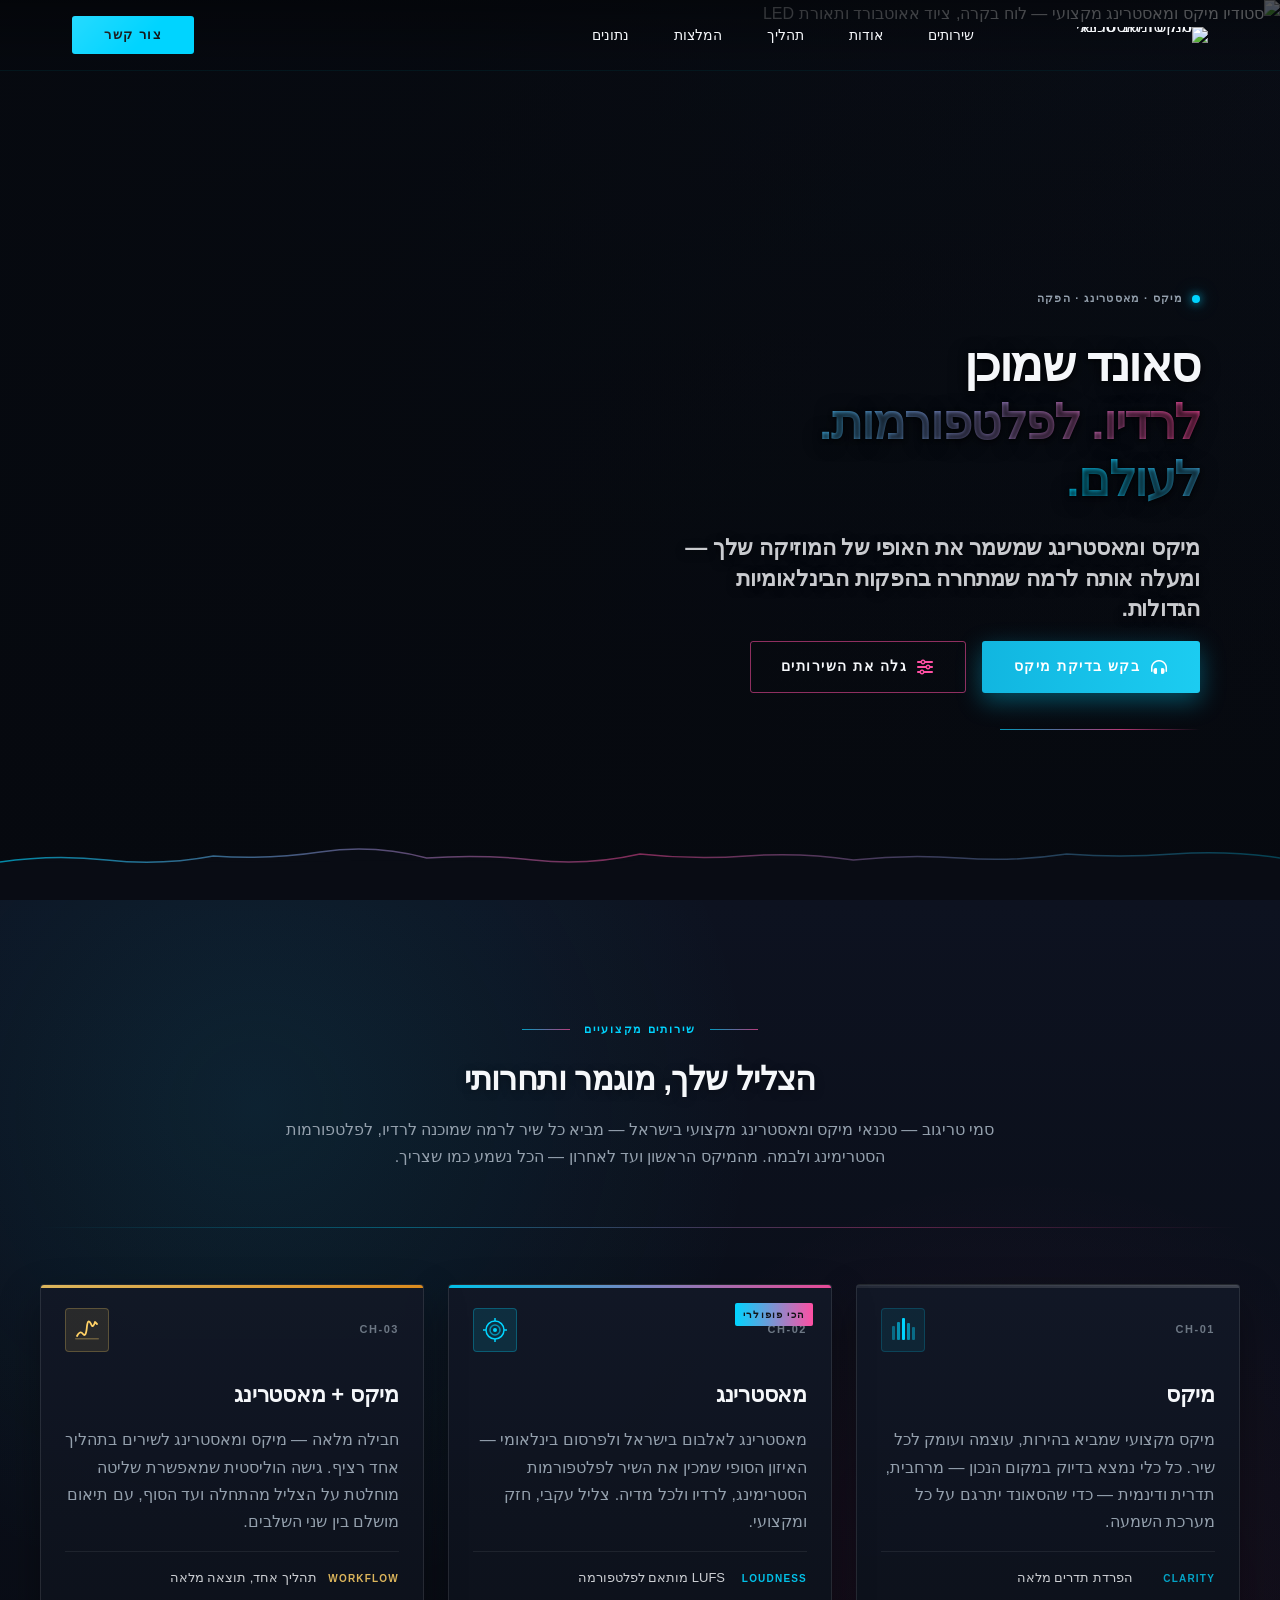
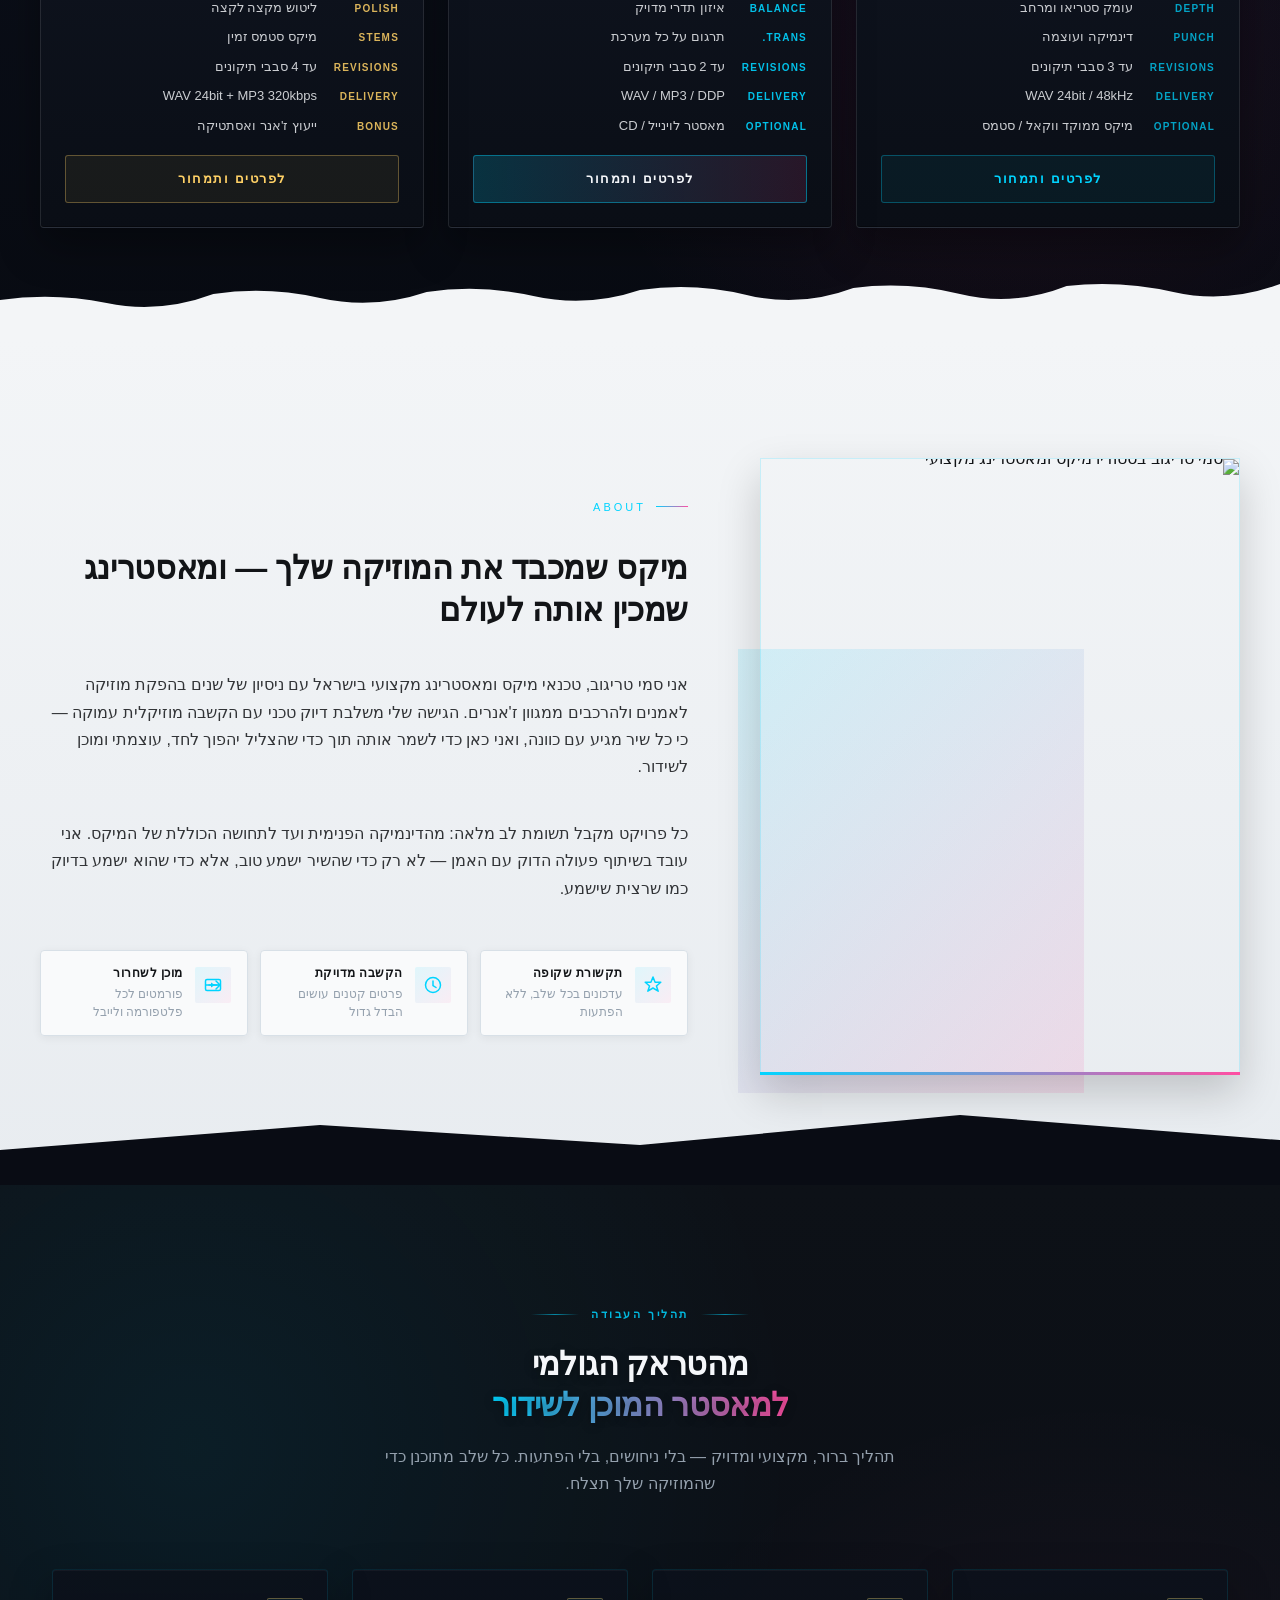
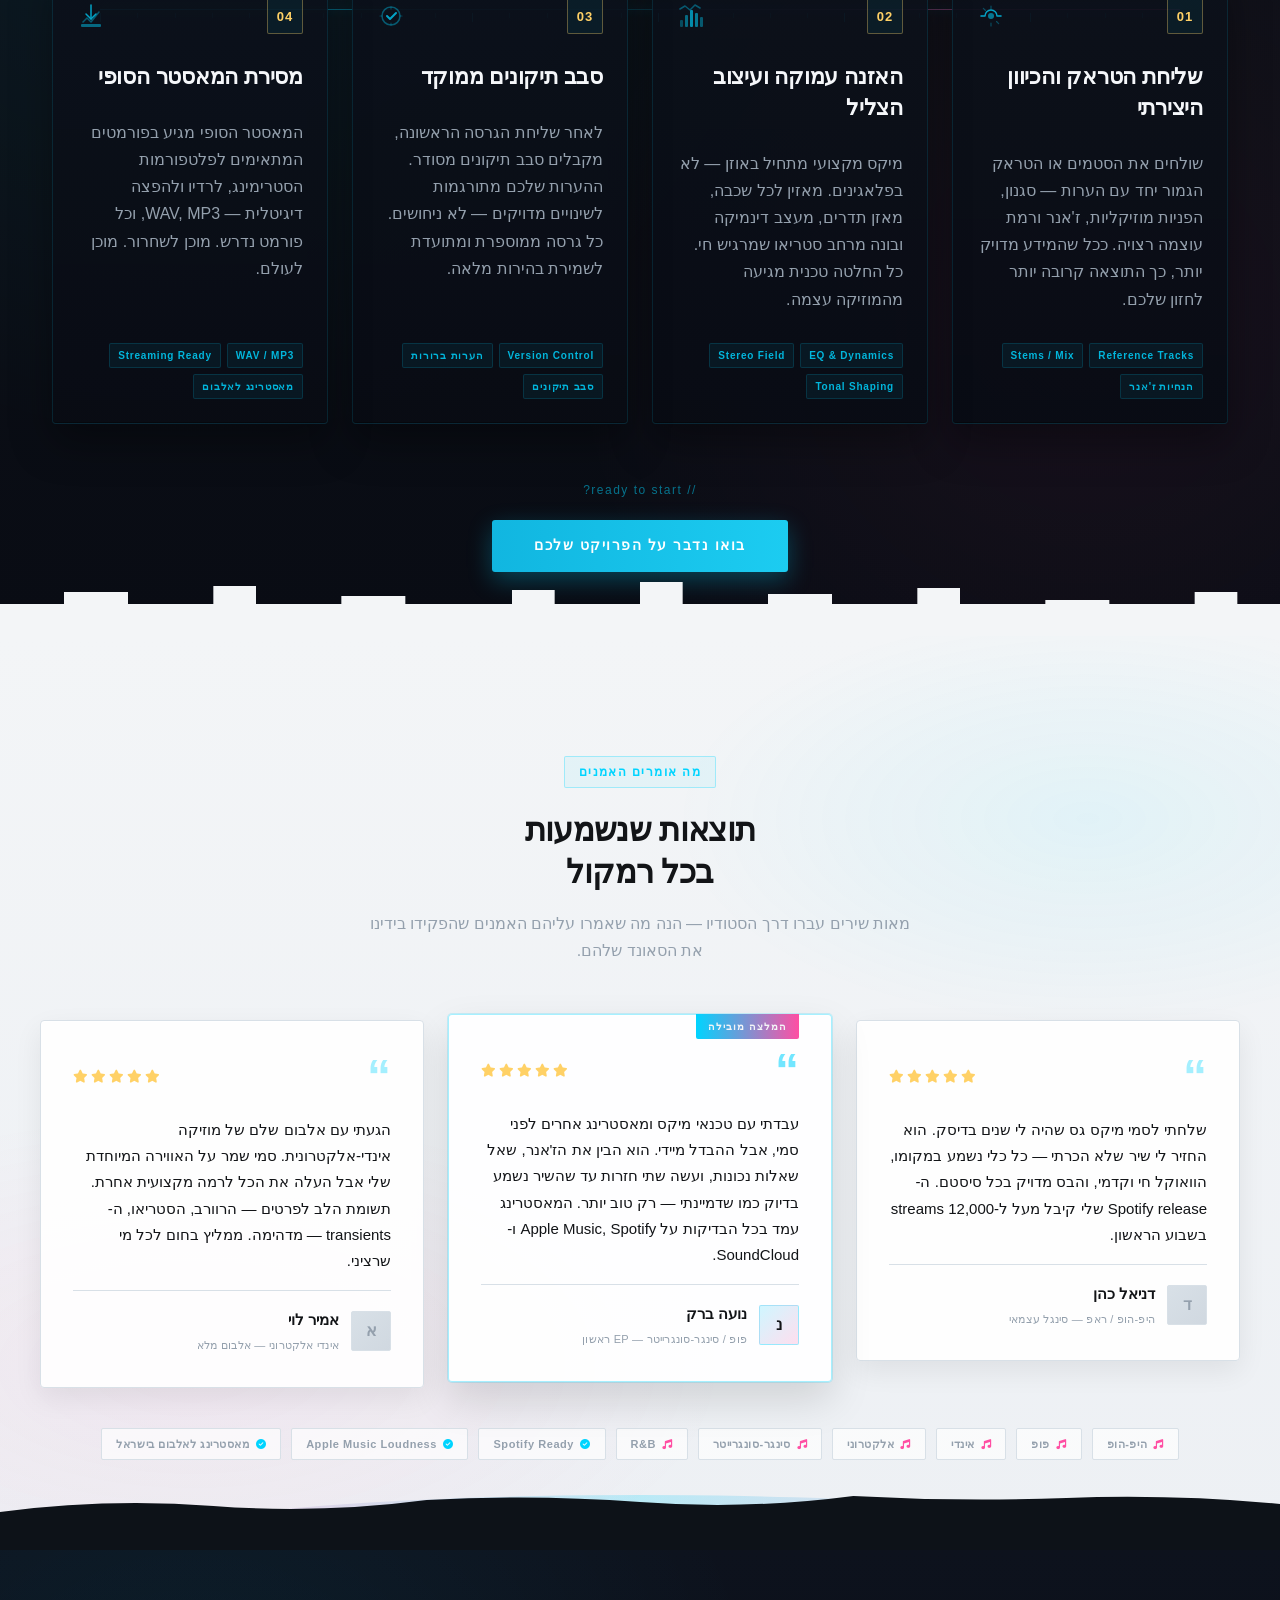
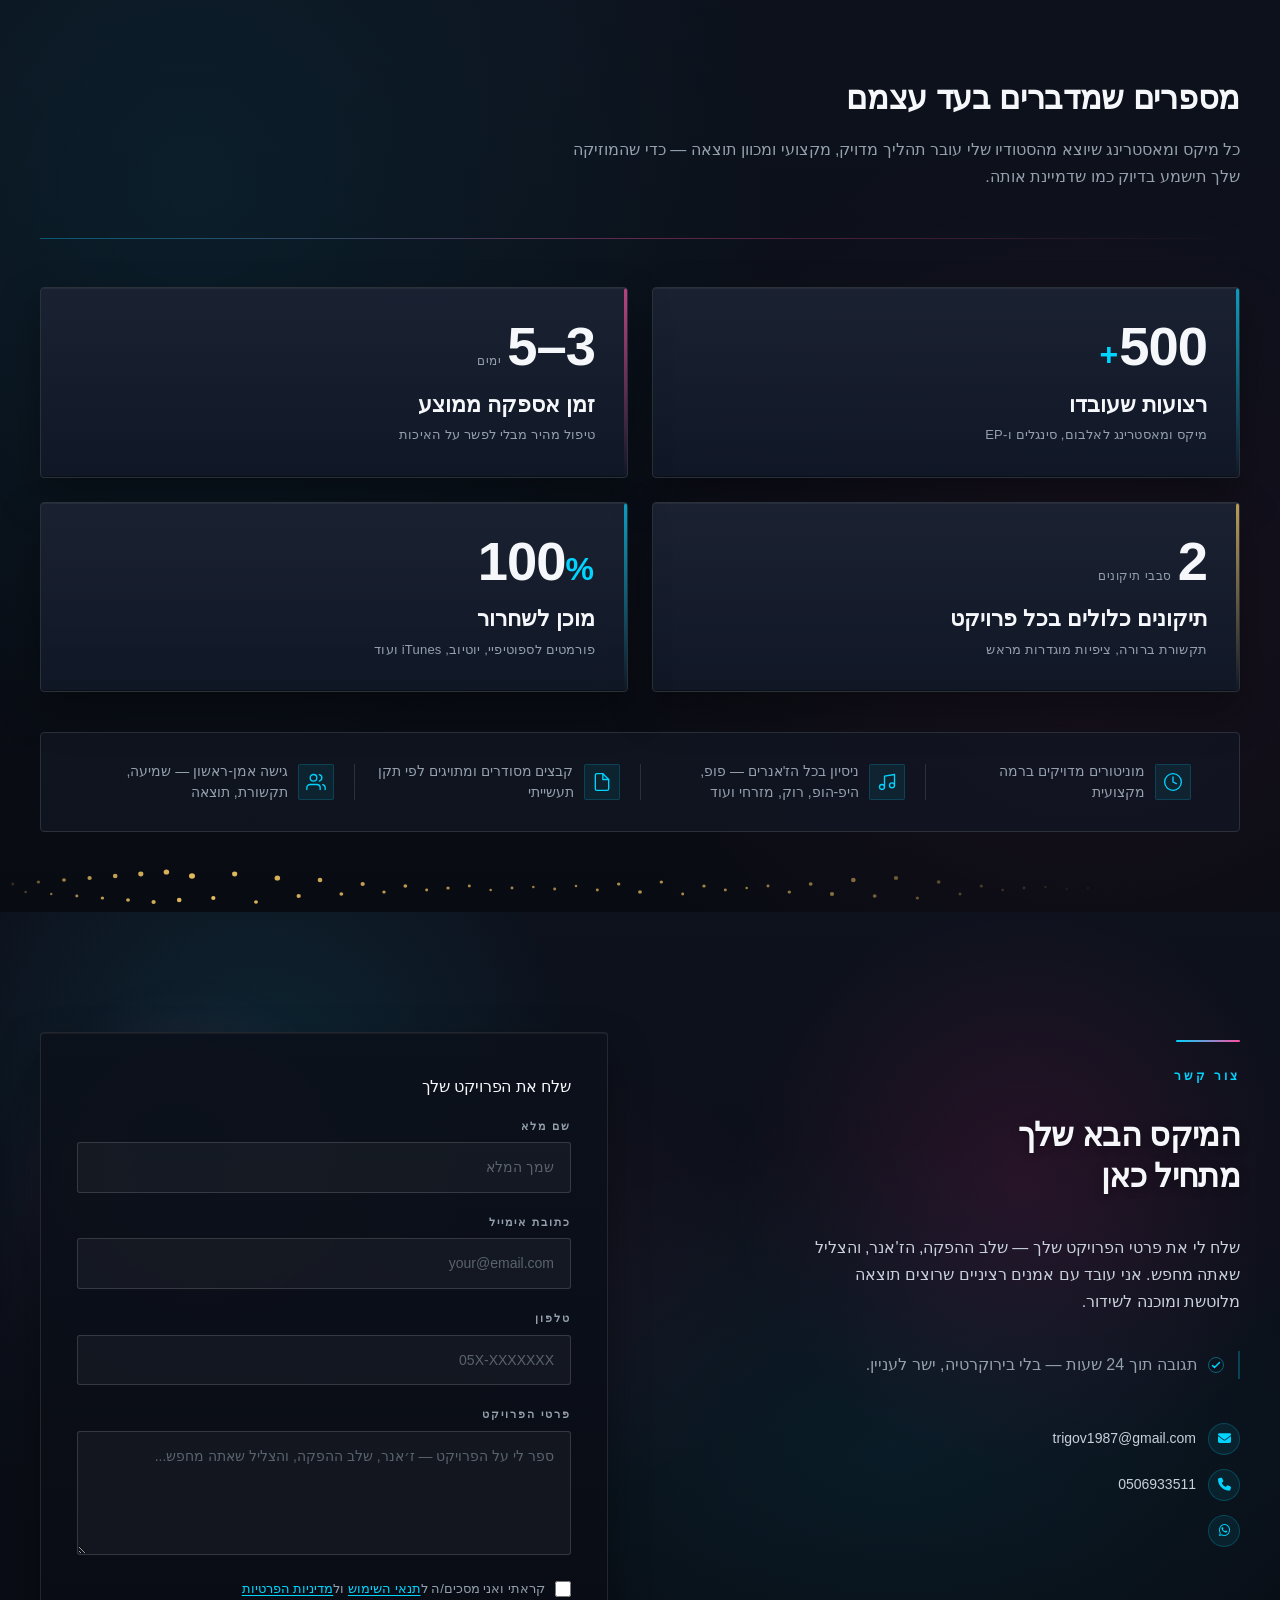
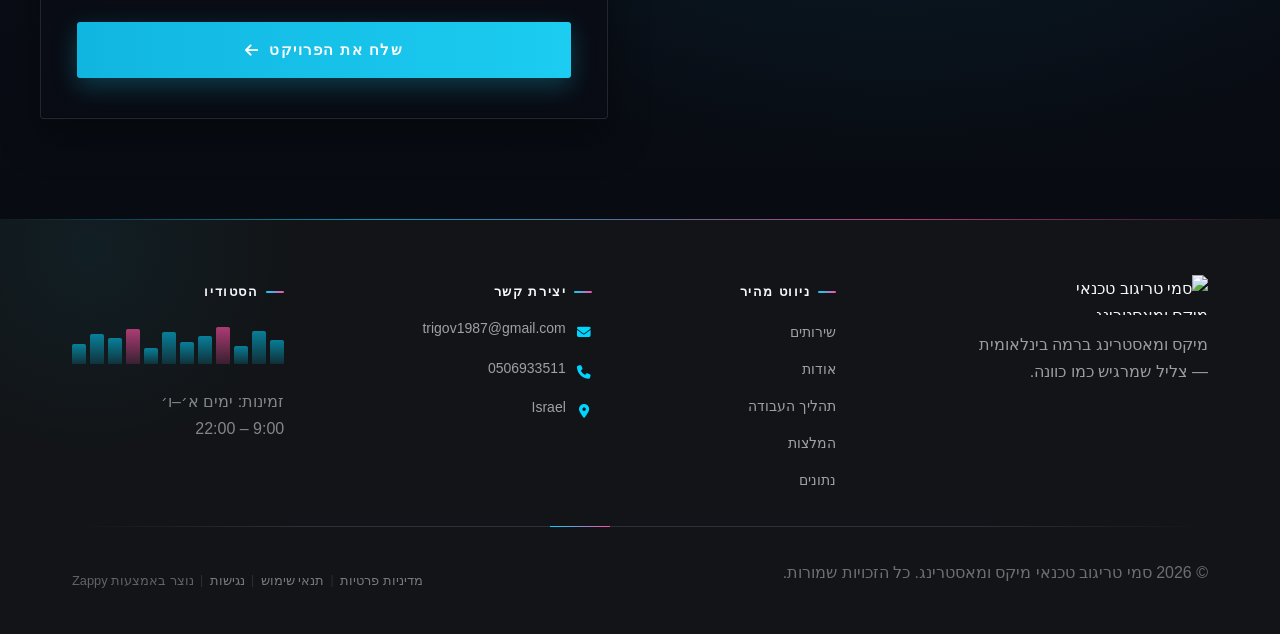
==== commit 9f3968d4: "Background sync: Progressive GitHub Sync" ====
--- a/index.html
+++ b/index.html
@@ -333,7 +333,7 @@
     </svg>
   </button>
 
-  <button class="phone-header-btn" data-phone="[business_phone]" aria-label="Call">
+  <button class="phone-header-btn" data-phone="0506933511" aria-label="Call">
     <svg width="20" height="20" viewBox="0 0 24 24" fill="currentColor">
       <path d="M22 16.92v3a2 2 0 0 1-2.18 2 19.79 19.79 0 0 1-8.63-3.07 19.5 19.5 0 0 1-6-6 19.79 19.79 0 0 1-3.07-8.67A2 2 0 0 1 4.11 2h3a2 2 0 0 1 2 1.72 12.84 12.84 0 0 0 .7 2.81 2 2 0 0 1-.45 2.11L8.09 9.91a16 16 0 0 0 6 6l1.27-1.27a2 2 0 0 1 2.11-.45 12.84 12.84 0 0 0 2.81.7A2 2 0 0 1 22 16.92z"></path>
     </svg>
@@ -736,7 +736,7 @@
         const phoneLinks = document.querySelectorAll('a[href^="tel:"]');
         const phoneNumber = phoneLinks.length > 0 
           ? phoneLinks[0].getAttribute('href').replace('tel:', '')
-          : '[business_phone]';
+          : '0506933511';
         
         window.location.href = 'tel:' + phoneNumber;
         console.log('[Navbar] Phone button clicked');
@@ -1625,15 +1625,15 @@
       <div class="index-contact-meta">
         <div class="index-contact-meta-item">
           <span class="index-contact-meta-icon" aria-hidden="true"><i class="fa-solid fa-envelope"></i></span>
-          <a href="mailto:[business_email]" class="index-contact-meta-link">[business_email]</a>
+          <a href="mailto:trigov1987@gmail.com" class="index-contact-meta-link">trigov1987@gmail.com</a>
         </div>
         <div class="index-contact-meta-item">
           <span class="index-contact-meta-icon" aria-hidden="true"><i class="fa-solid fa-phone"></i></span>
-          <a href="tel:[business_phone]" class="index-contact-meta-link">[business_phone]</a>
+          <a href="tel:0506933511" class="index-contact-meta-link">0506933511</a>
         </div>
         <div class="index-contact-meta-item">
           <span class="index-contact-meta-icon" aria-hidden="true"><i class="fa-brands fa-whatsapp"></i></span>
-          <a href="https://wa.me/[whatsapp_handle]" target="_blank" class="index-contact-meta-link">וואטסאפ</a>
+          <a href="#" target="_blank" class="index-contact-meta-link" style="display:none !important;">וואטסאפ</a>
         </div>
       </div>
     </div>
@@ -1685,9 +1685,9 @@
         </div>
         <p class="footer-tagline">מיקס ומאסטרינג ברמה בינלאומית — צליל שמרגיש כמו כוונה.</p>
         <div class="footer-social">
-          <a href="[facebook_handle]" aria-label="Facebook"><i class="fab fa-facebook-f"></i></a>
-          <a href="[instagram_handle]" aria-label="Instagram"><i class="fab fa-instagram"></i></a>
-          <a href="[whatsapp_handle]" aria-label="WhatsApp"><i class="fab fa-whatsapp"></i></a>
+          <a href="#" aria-label="Facebook" style="display:none !important;"><i class="fab fa-facebook-f"></i></a>
+          <a href="#" aria-label="Instagram" style="display:none !important;"><i class="fab fa-instagram"></i></a>
+          <a href="#" aria-label="WhatsApp" style="display:none !important;"><i class="fab fa-whatsapp"></i></a>
         </div>
       </div>
 
@@ -1709,14 +1709,14 @@
         <ul class="footer-contact">
           <li>
             <span class="contact-icon"><i class="fas fa-envelope"></i></span>
-            <span class="contact-text"><a href="mailto:[business_email]">[business_email]</a></span>
+            <span class="contact-text"><a href="mailto:trigov1987@gmail.com">trigov1987@gmail.com</a></span>
           </li>
           <li>
             <span class="contact-icon"><i class="fas fa-phone"></i></span>
-            <span class="contact-text"><a href="tel:[business_phone]">[business_phone]</a></span>
+            <span class="contact-text"><a href="tel:0506933511">0506933511</a></span>
           </li>
           <li><a href="/"><span class="contact-icon"><i class="fas fa-map-marker-alt"></i></span>
-            <span class="contact-text">[business_address]</span></a></li>
+            <span class="contact-text">Israel </span></a></li>
         </ul>
       </div>
 
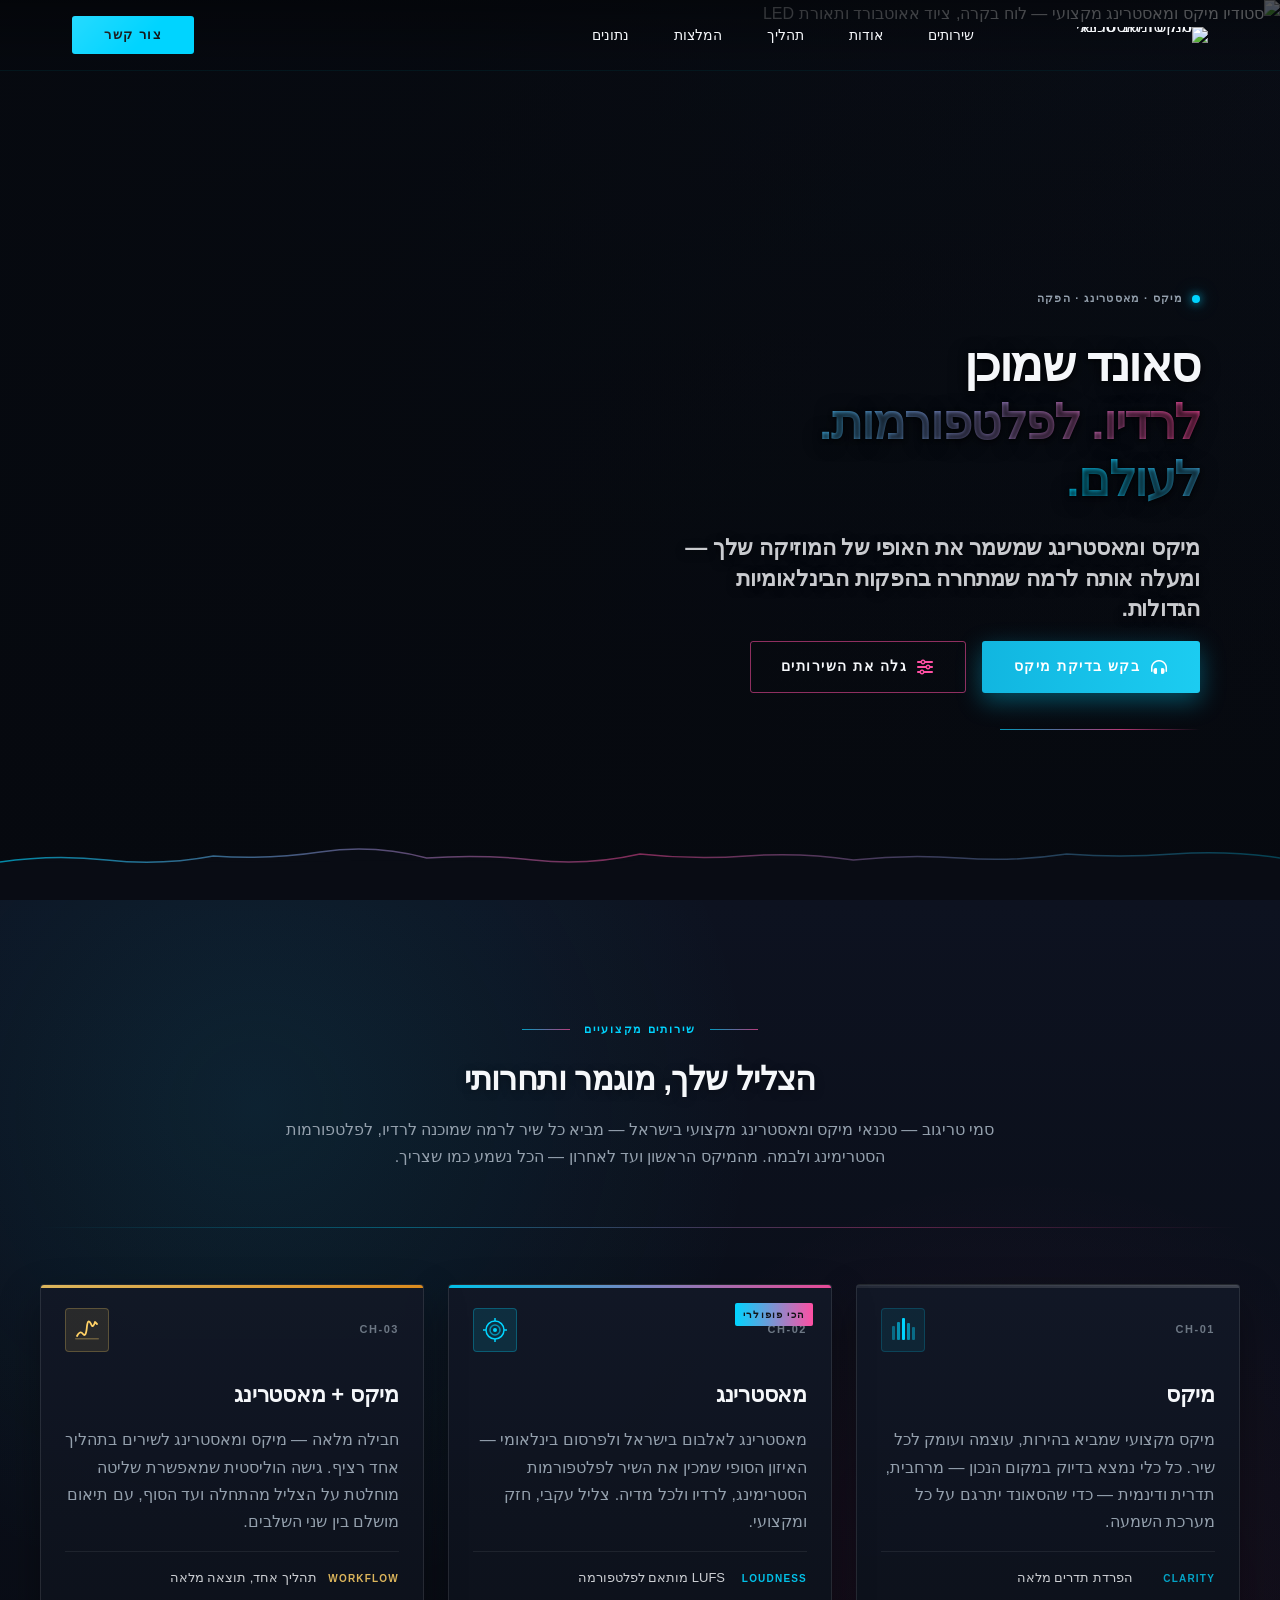
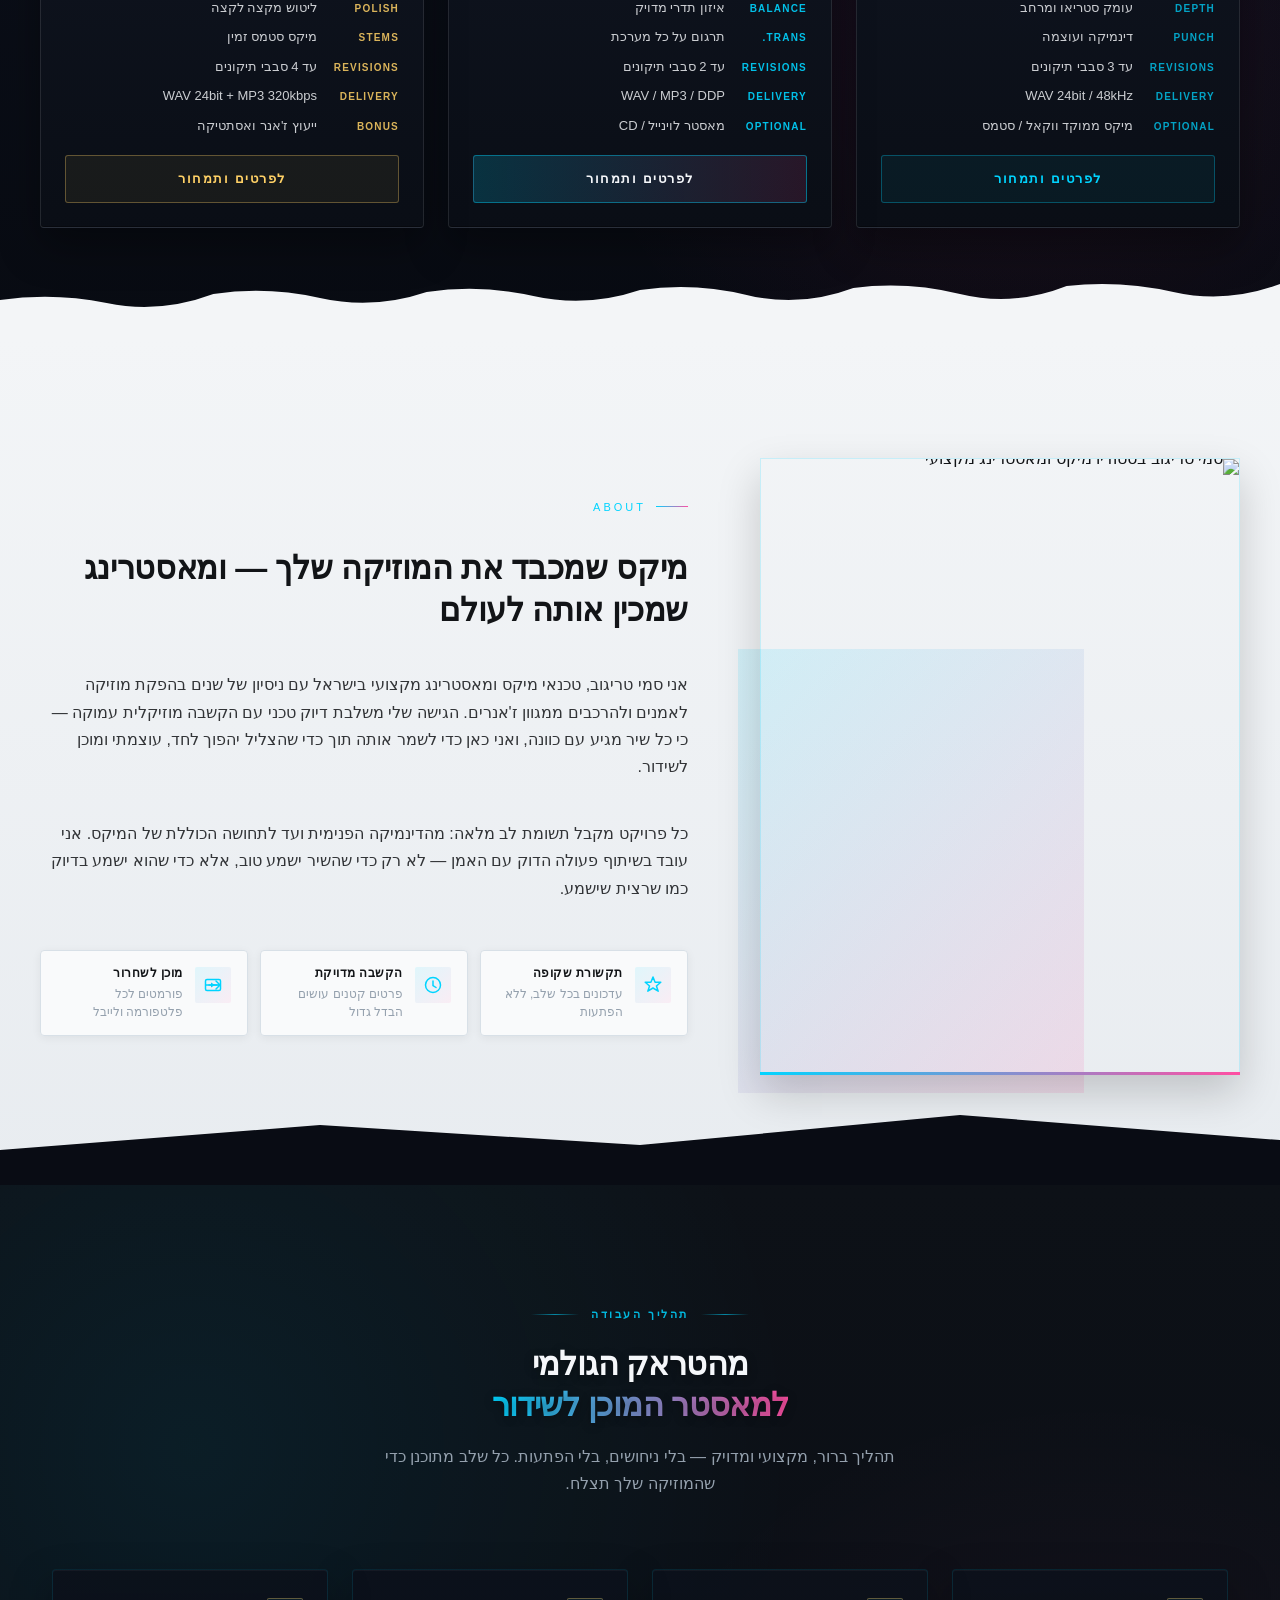
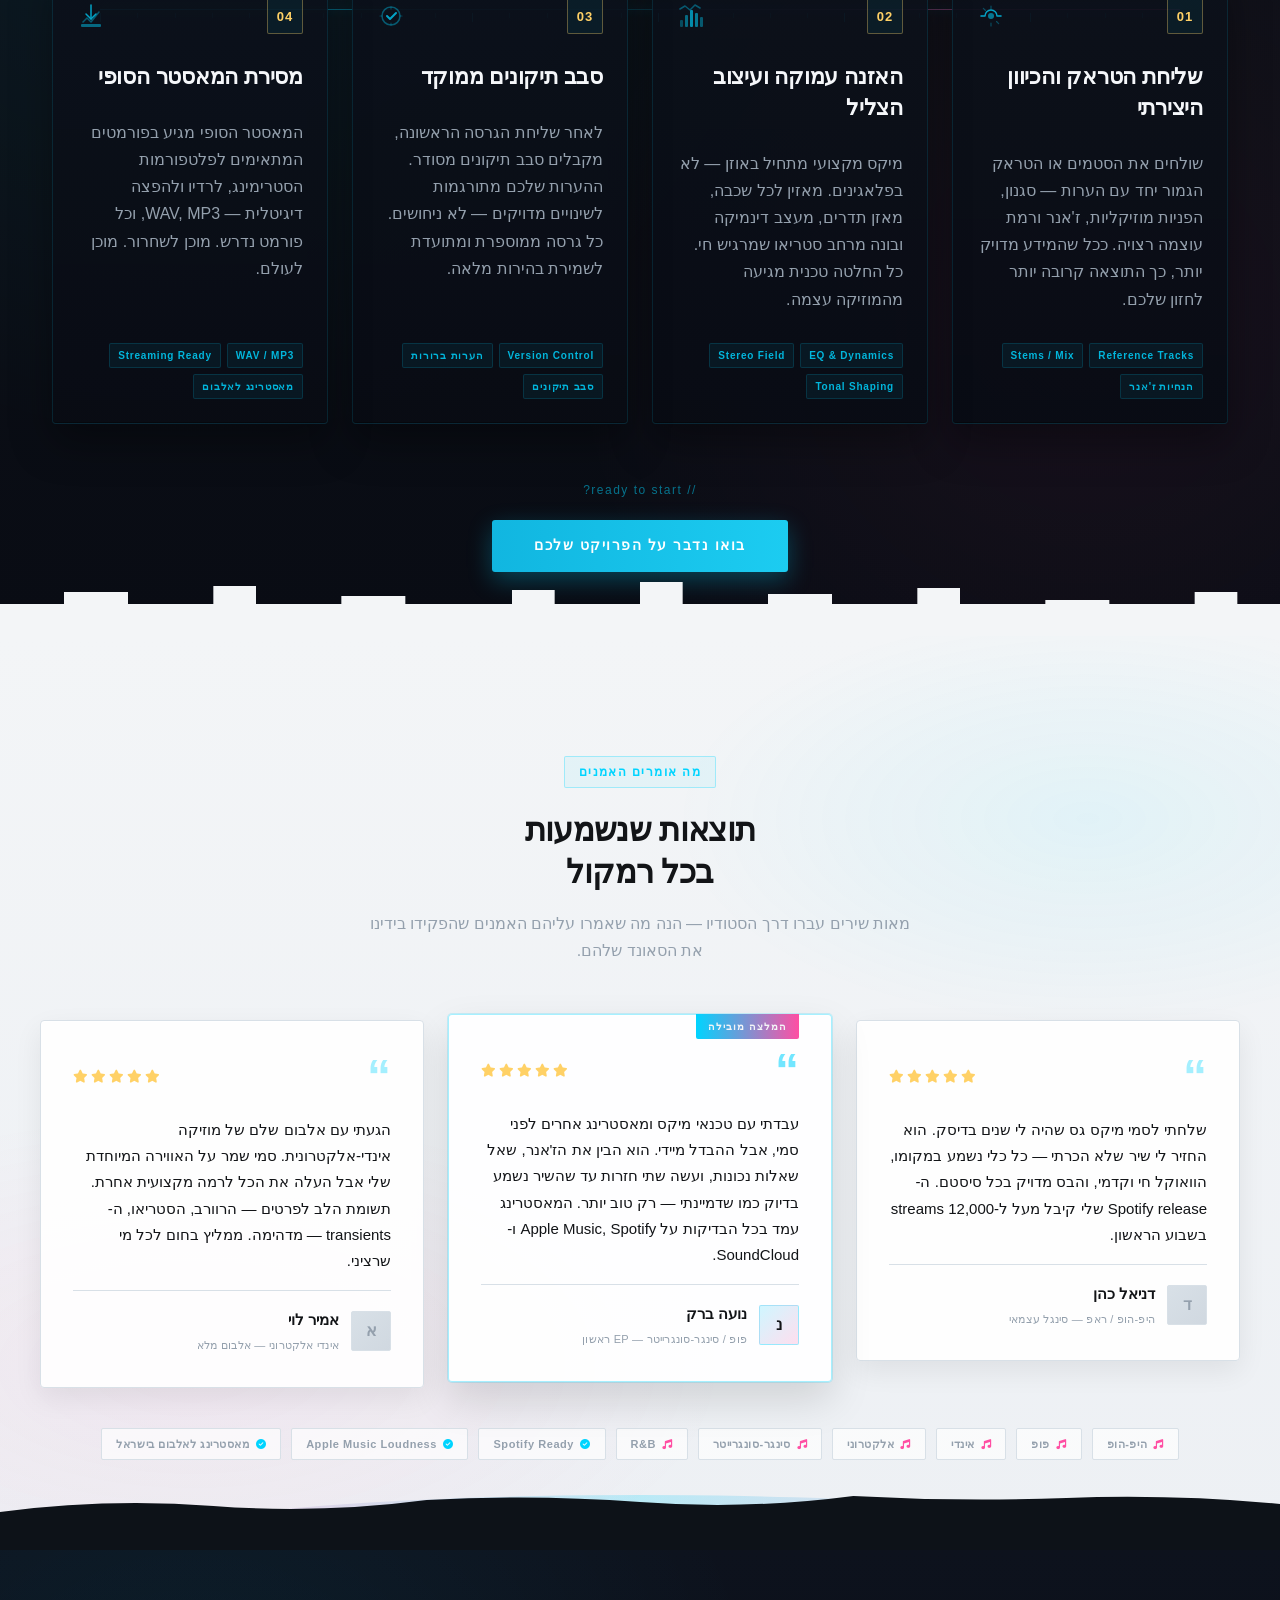
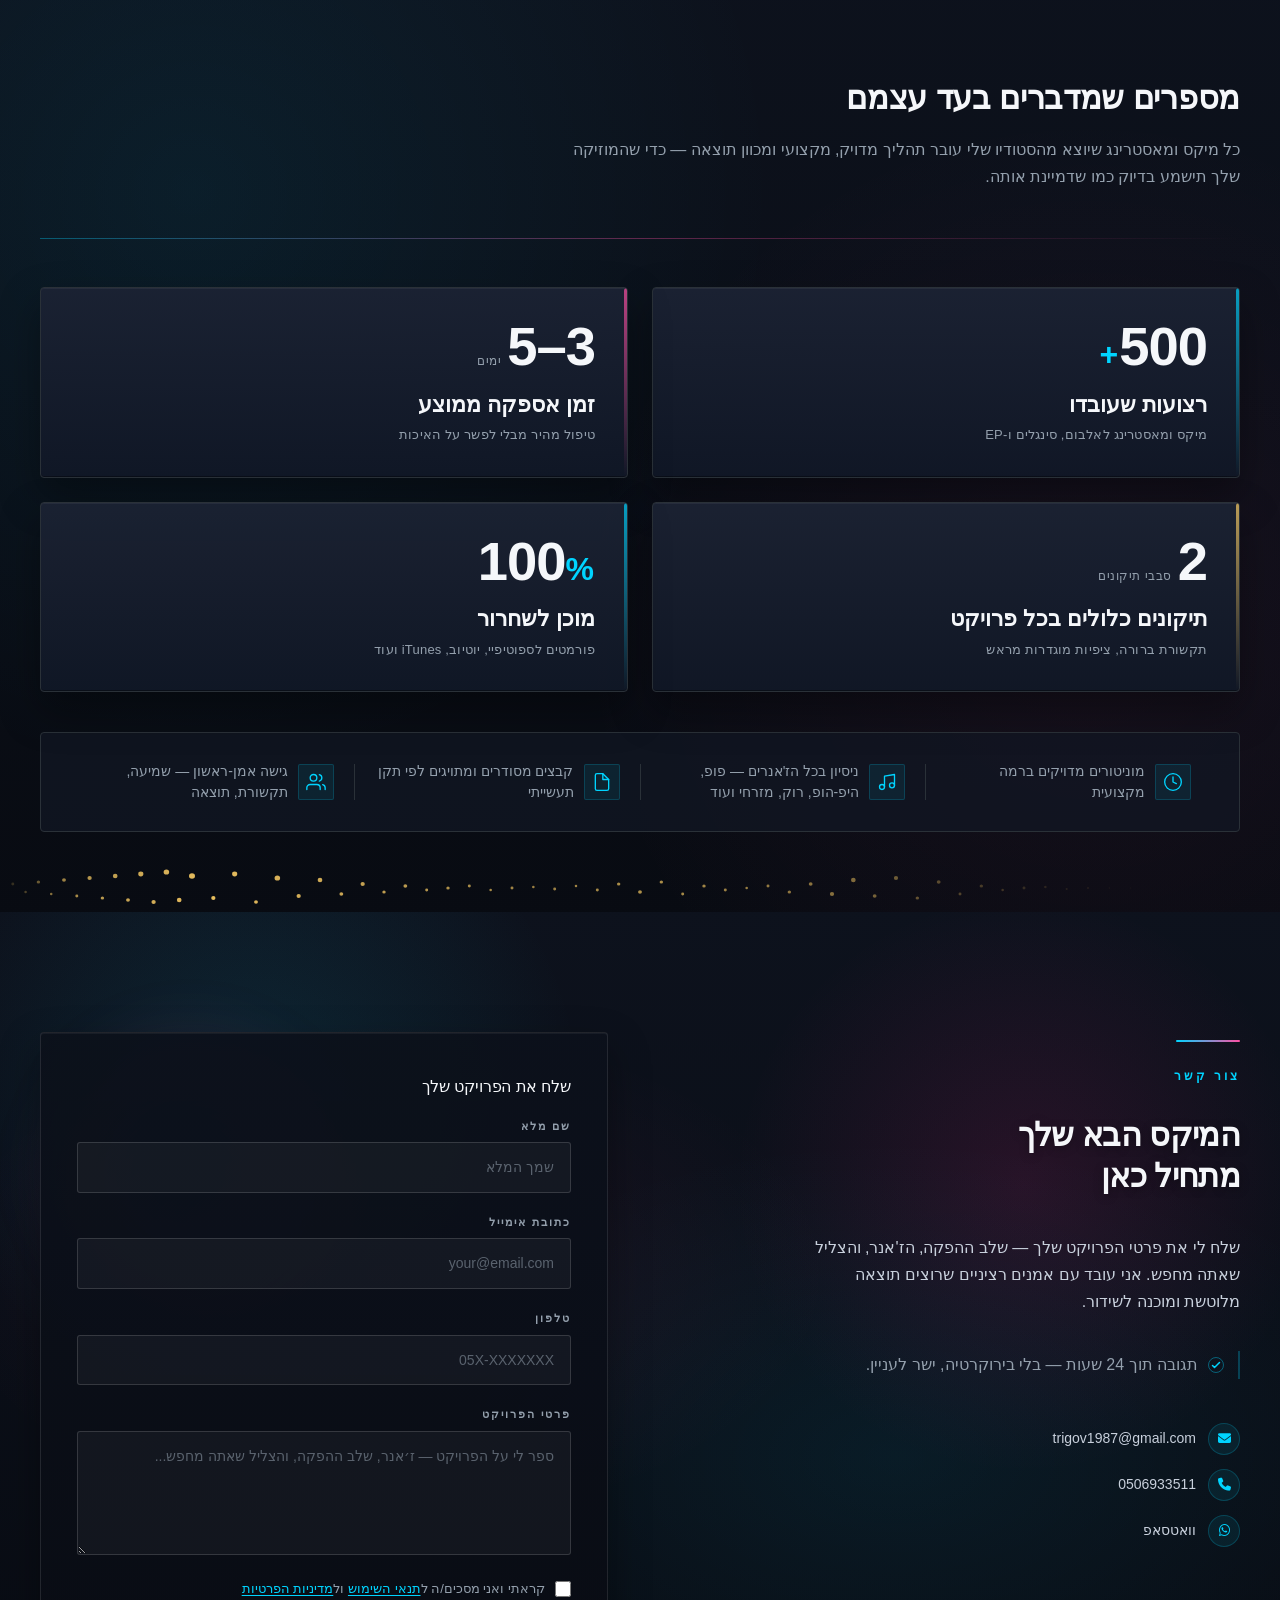
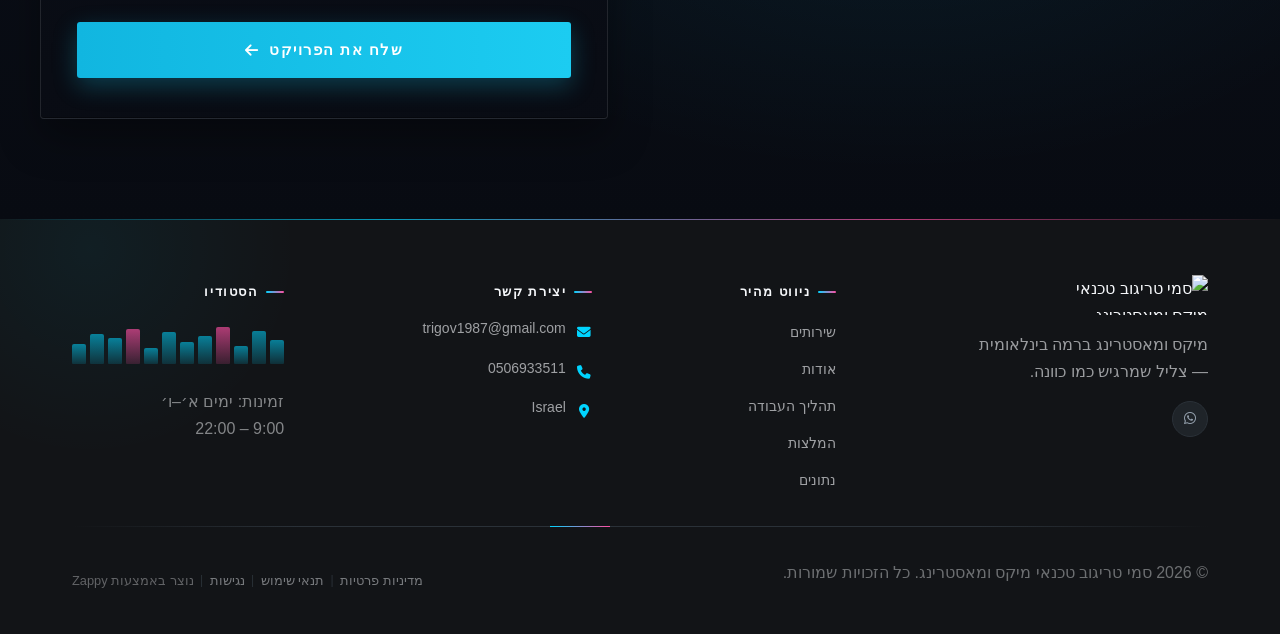
==== commit 54317608: "Background sync: Progressive GitHub Sync" ====
--- a/index.html
+++ b/index.html
@@ -1633,7 +1633,7 @@
         </div>
         <div class="index-contact-meta-item">
           <span class="index-contact-meta-icon" aria-hidden="true"><i class="fa-brands fa-whatsapp"></i></span>
-          <a href="#" target="_blank" class="index-contact-meta-link" style="display:none !important;">וואטסאפ</a>
+          <a href="https://wa.me/972506933511" target="_blank" class="index-contact-meta-link">וואטסאפ</a>
         </div>
       </div>
     </div>
@@ -1687,7 +1687,7 @@
         <div class="footer-social">
           <a href="#" aria-label="Facebook" style="display:none !important;"><i class="fab fa-facebook-f"></i></a>
           <a href="#" aria-label="Instagram" style="display:none !important;"><i class="fab fa-instagram"></i></a>
-          <a href="#" aria-label="WhatsApp" style="display:none !important;"><i class="fab fa-whatsapp"></i></a>
+          <a href="https://wa.me/972506933511" aria-label="WhatsApp"><i class="fab fa-whatsapp"></i></a>
         </div>
       </div>
 
@@ -1762,7 +1762,7 @@
   </div>
 </footer>
   
-  <a href="https://wa.me/[whatsapp_handle]" class="whatsapp-float" aria-label="WhatsApp">
+  <a href="https://wa.me/972506933511" class="whatsapp-float" aria-label="WhatsApp">
     <i class="fab fa-whatsapp"></i>
   </a>
   
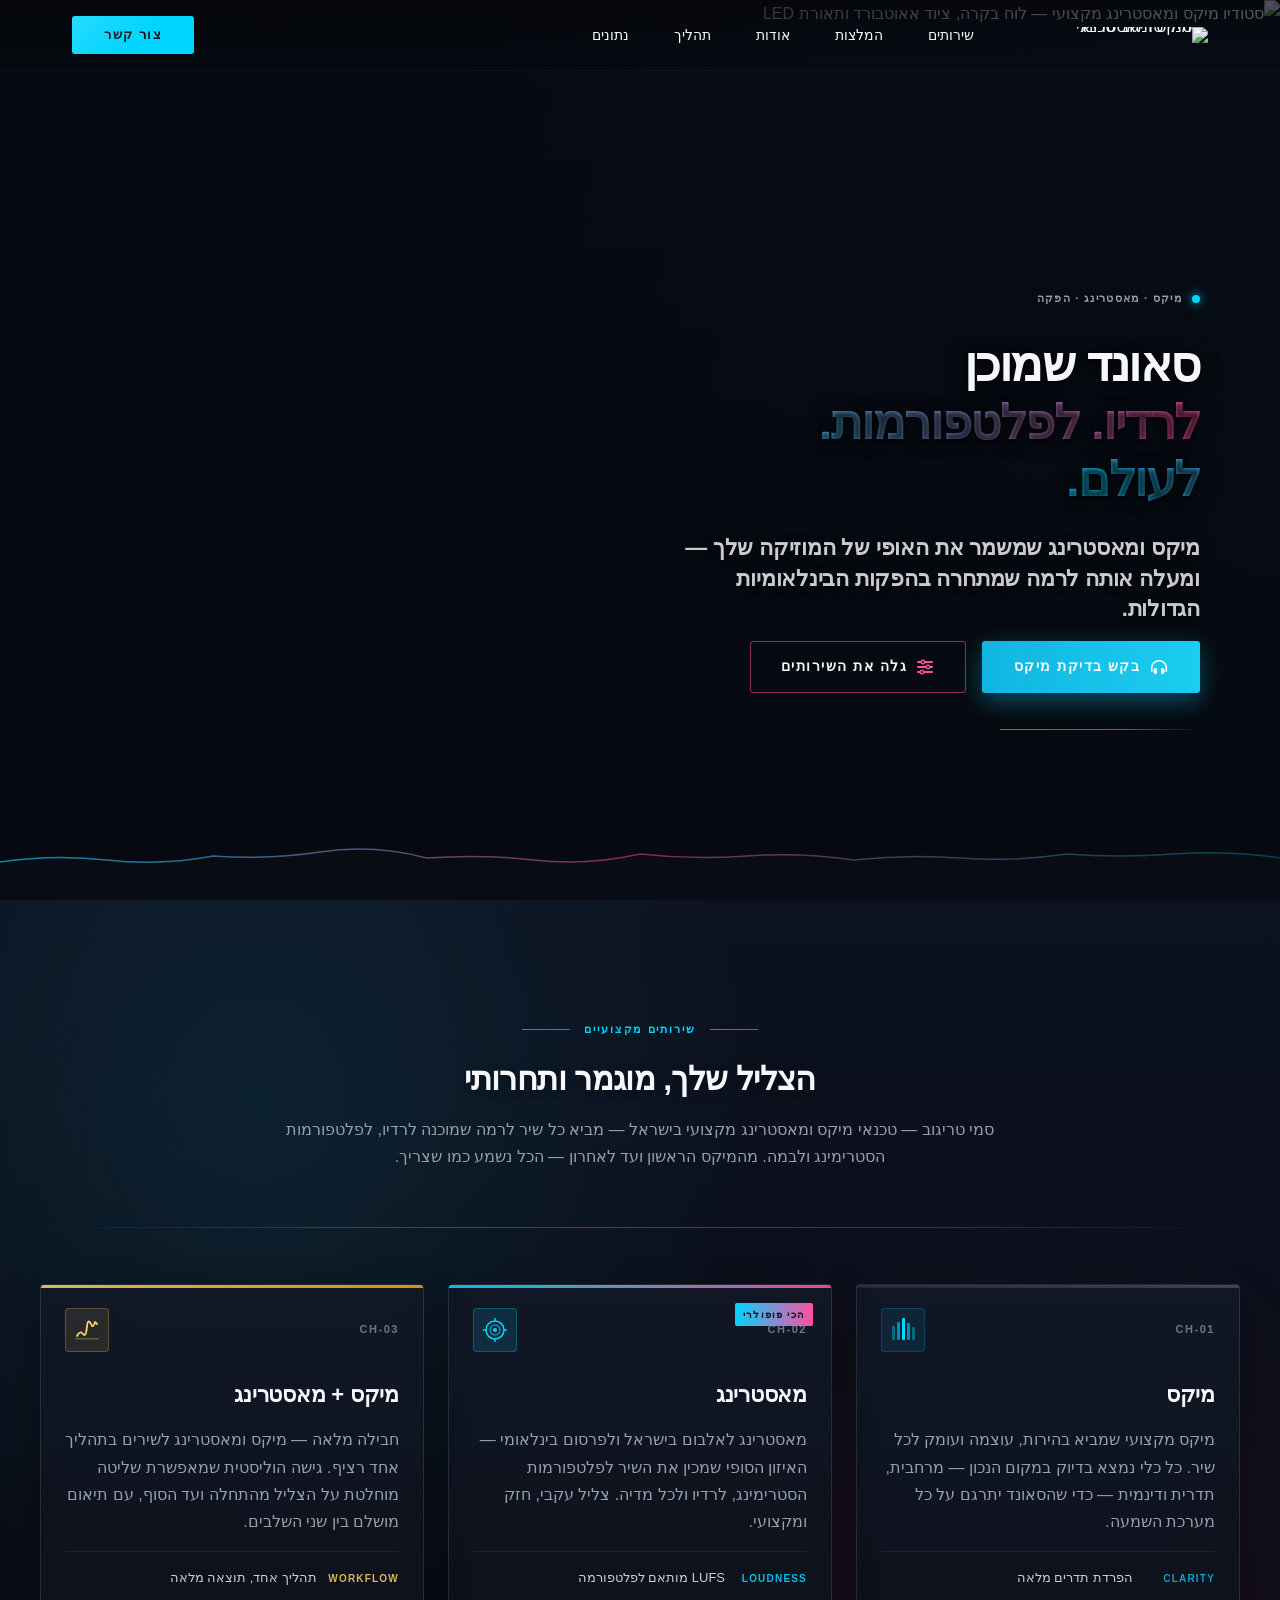
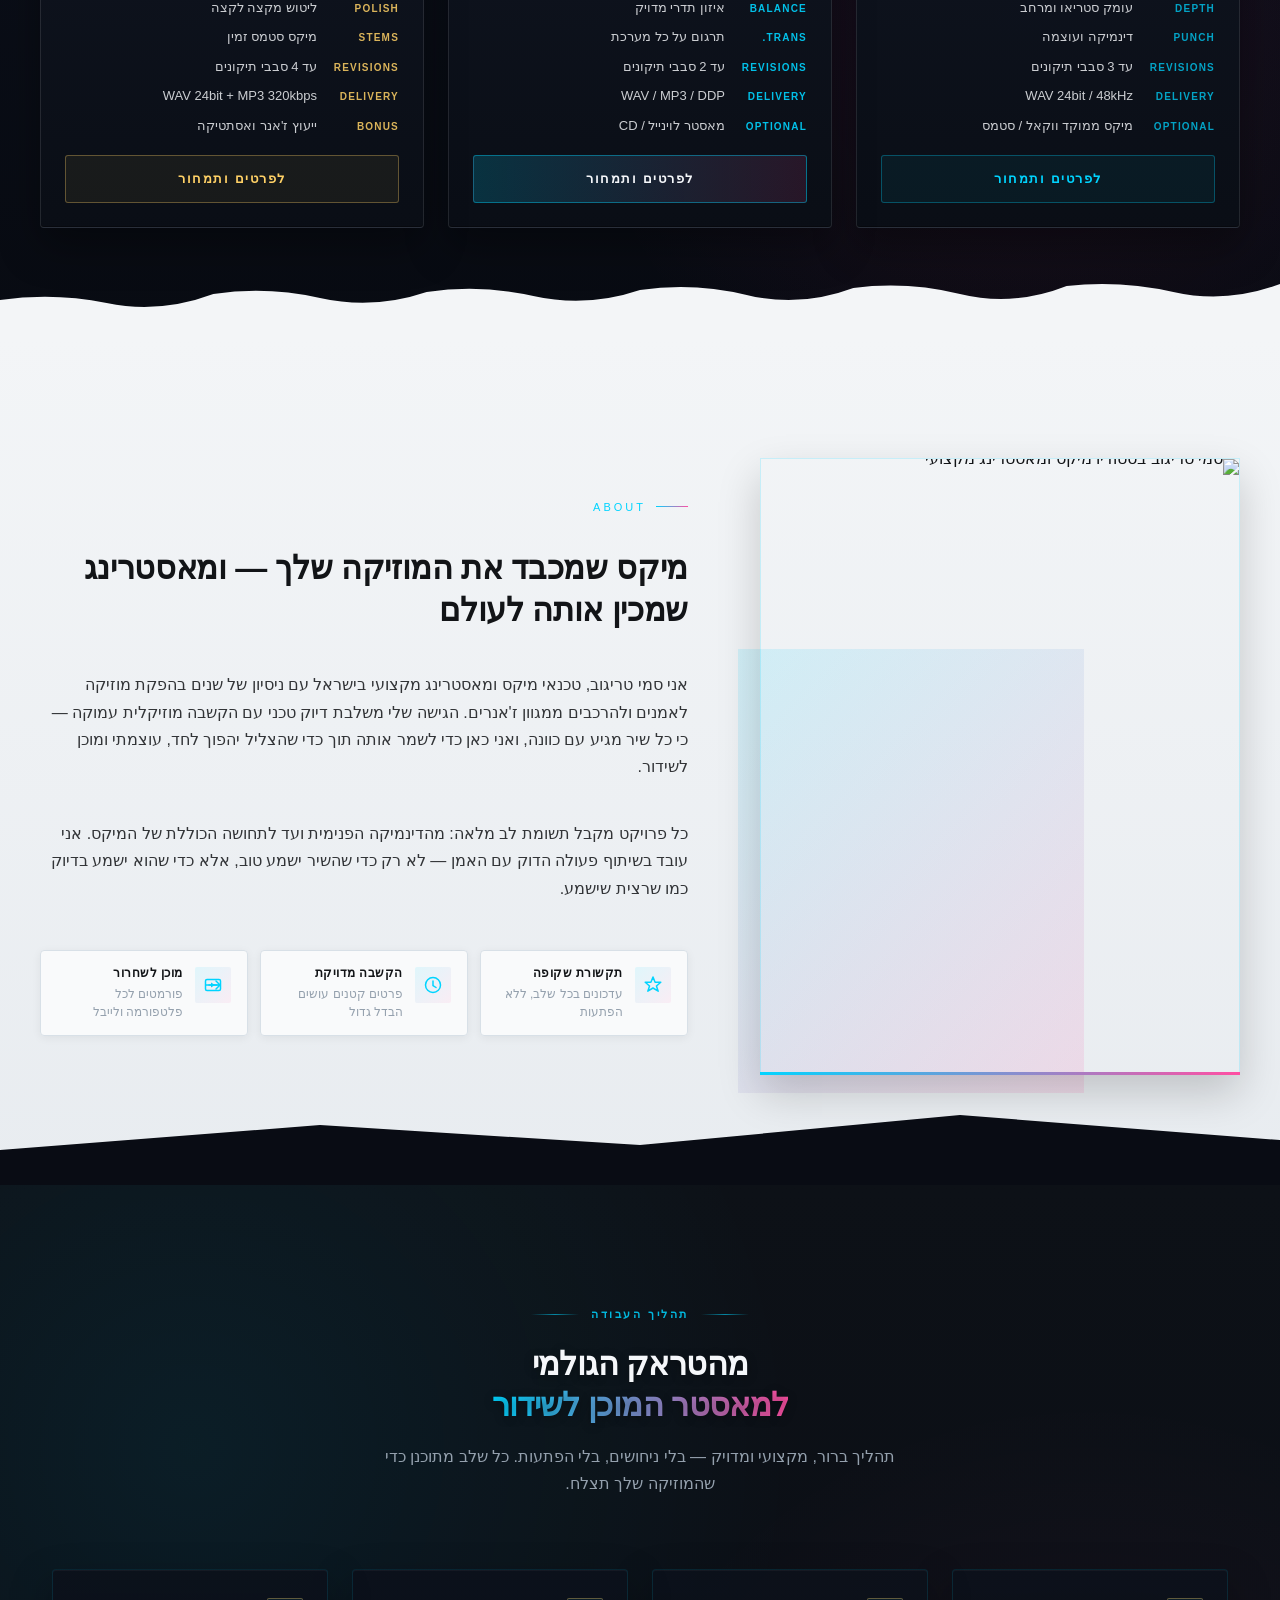
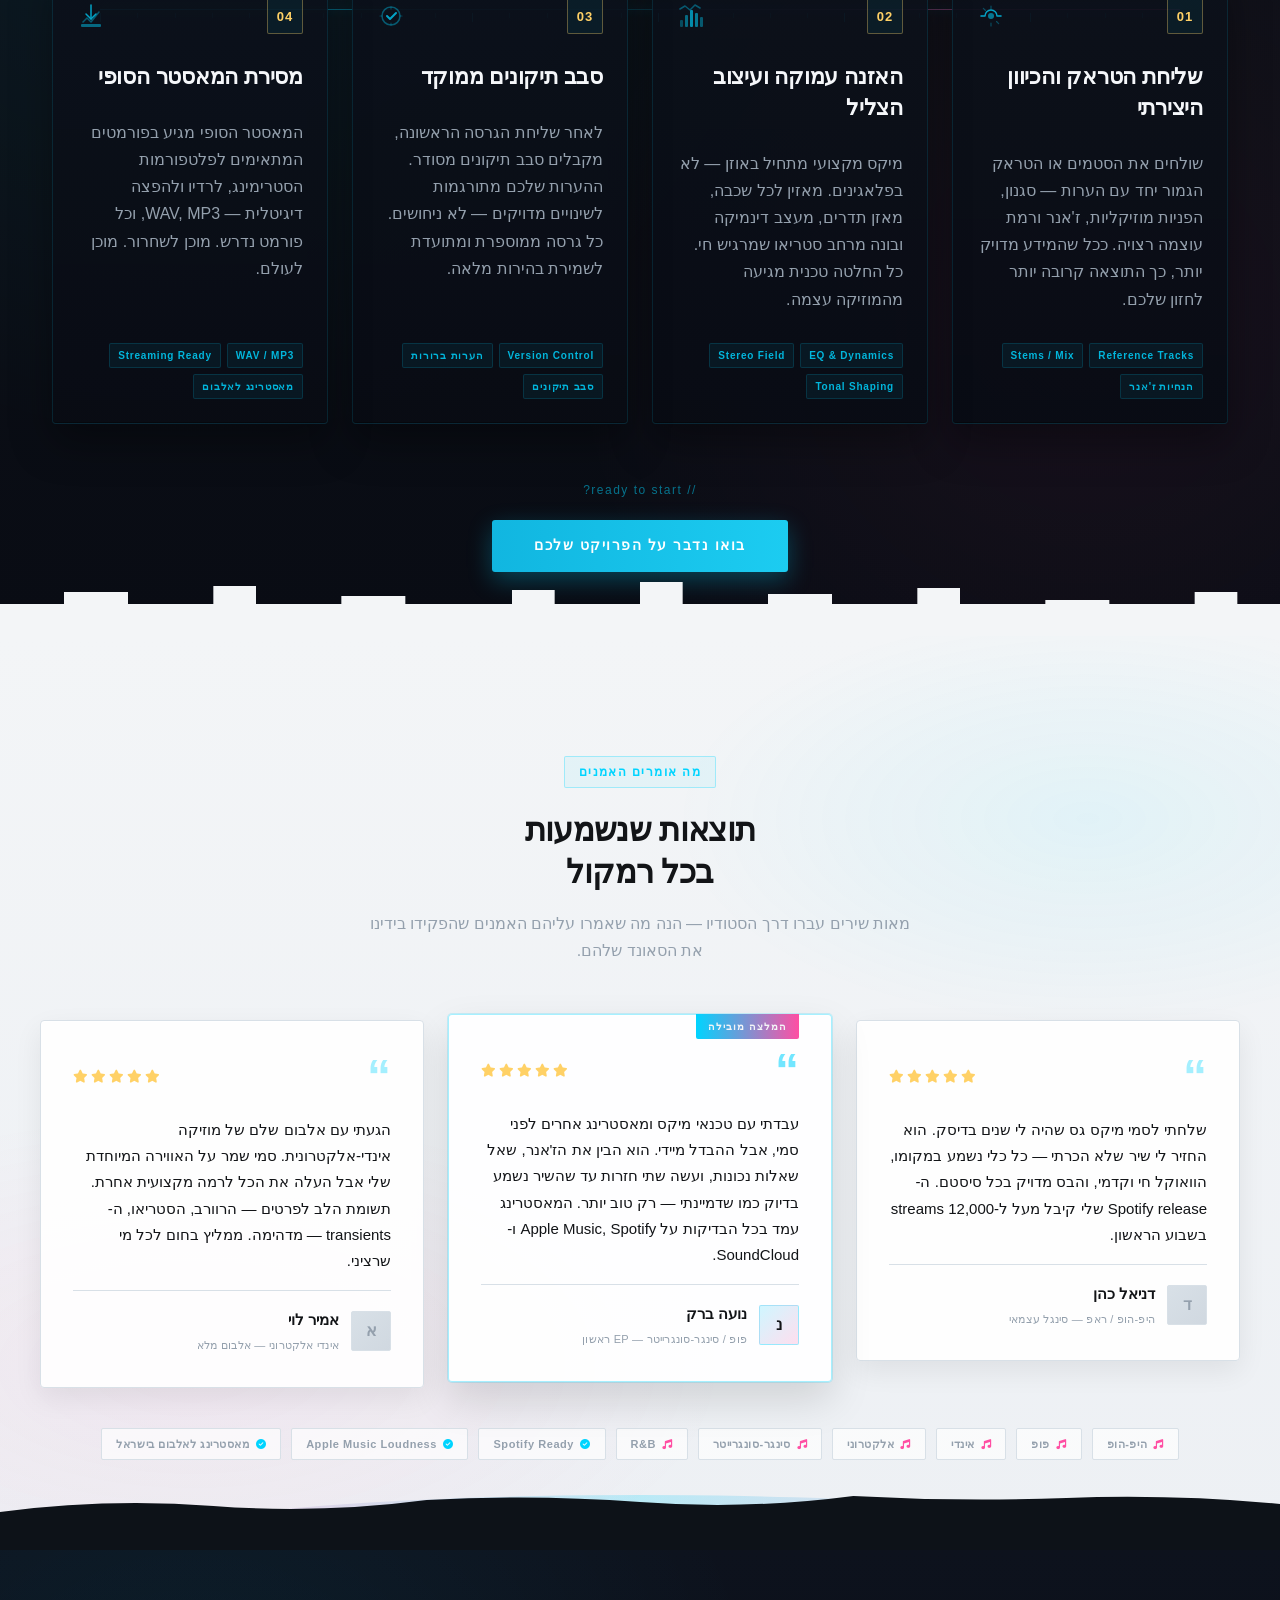
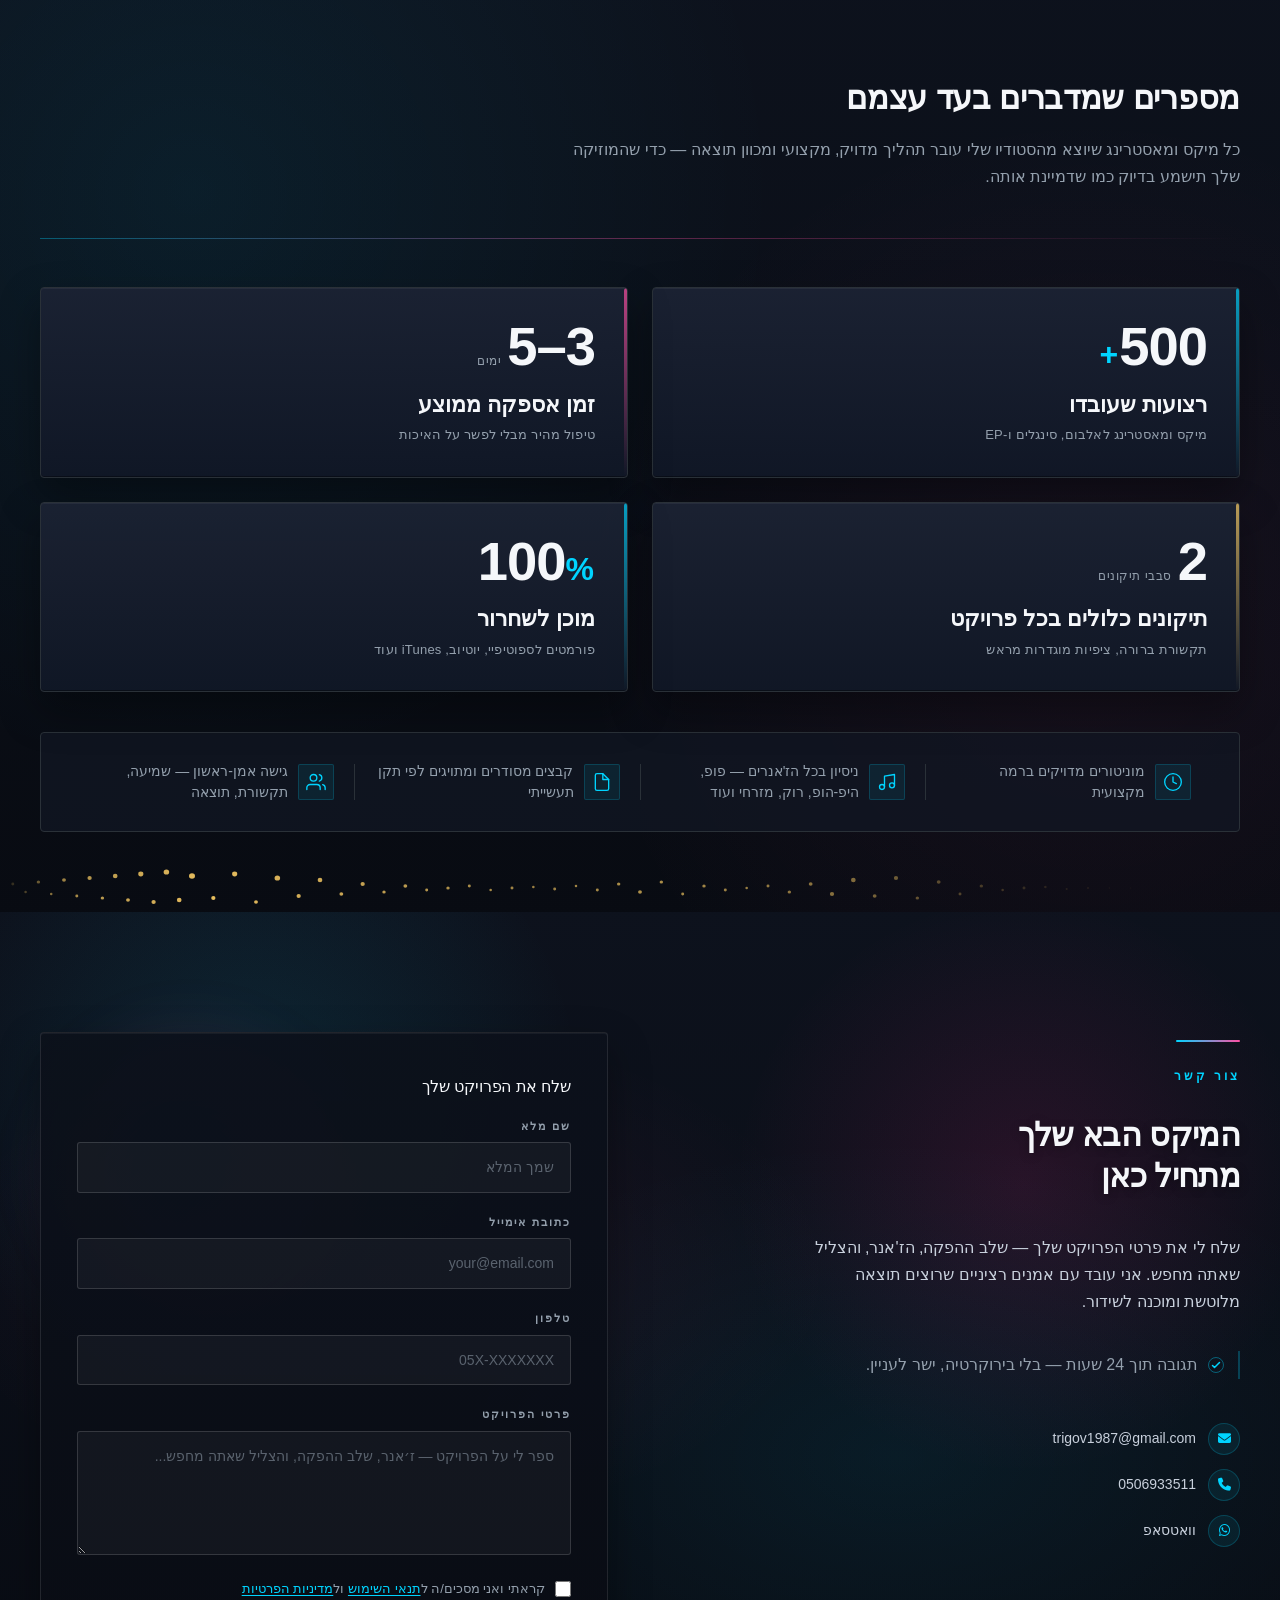
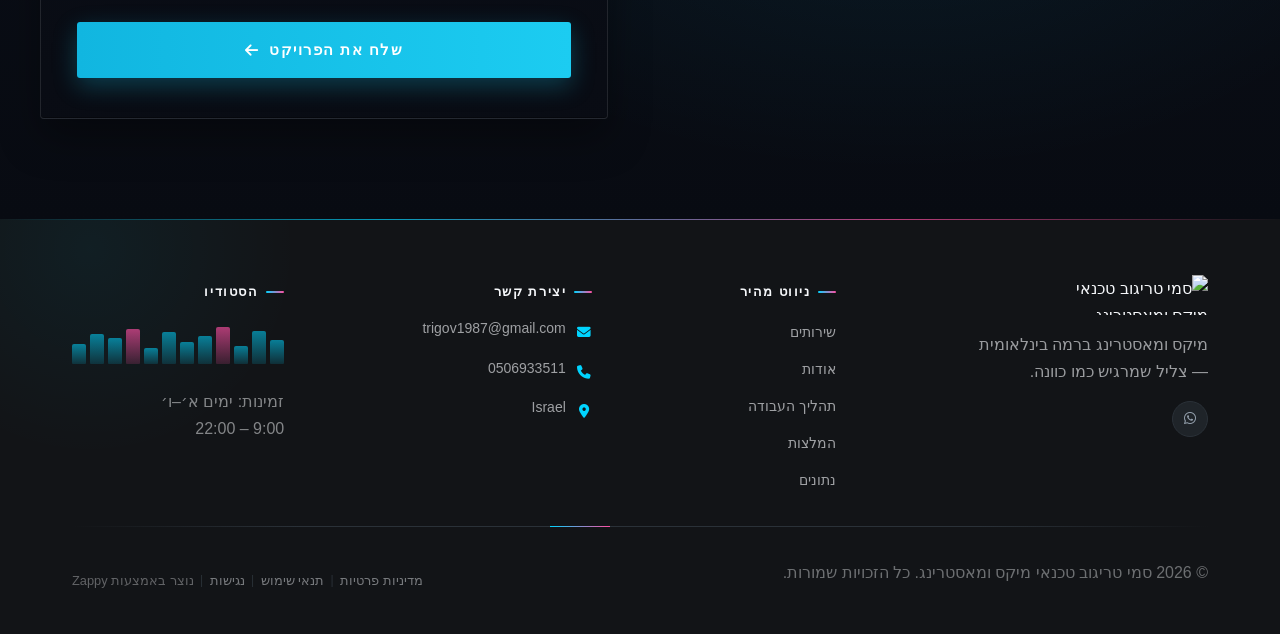
==== commit 16446a51: "Background sync: Progressive GitHub Sync" ====
--- a/index.html
+++ b/index.html
@@ -344,7 +344,7 @@
       <a href="/" class="logo-link">
         <img src="/assets/business-logo.webp" alt="סמי טריגוב טכנאי מיקס ומאסטרינג" class="logo">
       </a>
-    </div><ul class="nav-menu" id="navMenu"><li><a href="#services">שירותים</a></li><li><a href="#about">אודות</a></li><li><a href="#process">תהליך</a></li><li><a href="#testimonials">המלצות</a></li><li><a href="#stats">נתונים</a></li></ul></div>
+    </div><ul class="nav-menu" id="navMenu"><li><a href="#services">שירותים</a></li><li><a href="#zappy-section-4">המלצות</a></li><li><a href="#about">אודות</a></li><li><a href="#process">תהליך</a></li><li><a href="#stats">נתונים</a></li></ul></div>
 
     
 
@@ -783,7 +783,7 @@
 </script>
   
   <main>
-    <section class="index-hero-section" data-layout-spec="בית-hero" dir="rtl" data-hero-type="fullscreen-scrim">
+    <section class="index-hero-section" data-layout-spec="בית-hero" dir="rtl" data-hero-type="fullscreen-scrim" id="zappy-section-0">
   <!-- Background Image Layer -->
   <div class="index-hero-bg">
     <img data-hero-bg="true" data-placeholder="index-hero-image-1" data-context="Cinematic dark professional recording studio control room at midnight. A large mixing console with glowing LED meters and faders in the foreground. Outboard gear rack units with illuminated VU meters on the right side. Subtle waveform reflections on glossy surfaces. Cyan and magenta LED accent lighting from hardware units. Deep shadows, dramatic chiaroscuro lighting, ultra-realistic photography style. The left/right side has brighter console lights and spectral detail while the left portion is darker for text overlay. Professional audio post-production environment, high-end studio aesthetic." width="1920" height="1080" src="/assets/site-index-hero-image-1.webp" alt="סטודיו מיקס ומאסטרינג מקצועי — לוח בקרה, ציוד אאוטבורד ותאורת LED">
@@ -872,7 +872,7 @@
     <div class="services-grid">
 
       <!-- Card 1: Mixing -->
-      <article class="service-card">
+      <article class="service-card" id="zappy-section-2">
         <div class="card-top-strip" aria-hidden="true"></div>
         <div class="card-header">
           <div class="card-channel-label">CH-01</div>
@@ -922,7 +922,7 @@
       </article>
 
       <!-- Card 2: Mastering -->
-      <article class="service-card service-card--featured">
+      <article class="service-card service-card--featured" id="zappy-section-3">
         <div class="card-top-strip card-top-strip--accent" aria-hidden="true"></div>
         <div class="card-featured-badge">הכי פופולרי</div>
         <div class="card-header">
@@ -975,7 +975,7 @@
       </article>
 
       <!-- Card 3: Mix + Master Bundle -->
-      <article class="service-card">
+      <article class="service-card" id="zappy-section-4">
         <div class="card-top-strip card-top-strip--gold" aria-hidden="true"></div>
         <div class="card-header">
           <div class="card-channel-label">CH-03</div>
@@ -1146,7 +1146,7 @@
       </div>
 
       <!-- Step 1 -->
-      <article class="index-process-step">
+      <article class="index-process-step" id="zappy-section-7">
         <div class="index-process-step-inner">
           <div class="index-process-step-top">
             <div class="index-process-step-number">
@@ -1173,7 +1173,7 @@
       </article>
 
       <!-- Step 2 -->
-      <article class="index-process-step">
+      <article class="index-process-step" id="zappy-section-8">
         <div class="index-process-step-inner">
           <div class="index-process-step-top">
             <div class="index-process-step-number">
@@ -1203,7 +1203,7 @@
       </article>
 
       <!-- Step 3 -->
-      <article class="index-process-step">
+      <article class="index-process-step" id="zappy-section-9">
         <div class="index-process-step-inner">
           <div class="index-process-step-top">
             <div class="index-process-step-number">
@@ -1230,7 +1230,7 @@
       </article>
 
       <!-- Step 4 -->
-      <article class="index-process-step">
+      <article class="index-process-step" id="zappy-section-10">
         <div class="index-process-step-inner">
           <div class="index-process-step-top">
             <div class="index-process-step-number">
@@ -1277,7 +1277,7 @@
 
 </section>
 
-<section class="index-testimonials-section" data-layout-spec="בית-testimonials" dir="rtl">
+<section class="index-testimonials-section" data-layout-spec="בית-testimonials" dir="rtl" id="zappy-section-11">
   <div class="index-testimonials-container">
 
     <!-- Section Header -->
@@ -1291,7 +1291,7 @@
     <div class="index-testimonials-grid">
 
       <!-- Card 1 -->
-      <article class="index-testimonials-card">
+      <article class="index-testimonials-card" id="zappy-section-12">
         <div class="index-testimonials-card-top">
           <div class="index-testimonials-quote-mark" aria-hidden="true">“</div>
           <div class="index-testimonials-stars" aria-label="דירוג 5 כוכבים">
@@ -1313,7 +1313,7 @@
       </article>
 
       <!-- Card 2 (featured/center) -->
-      <article class="index-testimonials-card index-testimonials-card--featured">
+      <article class="index-testimonials-card index-testimonials-card--featured" id="zappy-section-13">
         <div class="index-testimonials-card-top">
           <div class="index-testimonials-quote-mark" aria-hidden="true">“</div>
           <div class="index-testimonials-stars" aria-label="דירוג 5 כוכבים">
@@ -1336,7 +1336,7 @@
       </article>
 
       <!-- Card 3 -->
-      <article class="index-testimonials-card">
+      <article class="index-testimonials-card" id="zappy-section-14">
         <div class="index-testimonials-card-top">
           <div class="index-testimonials-quote-mark" aria-hidden="true">“</div>
           <div class="index-testimonials-stars" aria-label="דירוג 5 כוכבים">
@@ -1409,7 +1409,7 @@
     <!-- 2x2 Metric Grid -->
     <div class="index-stats-grid">
 
-      <article class="index-stats-card">
+      <article class="index-stats-card" id="zappy-section-16">
         <div class="index-stats-card-inner">
           <div class="index-stats-number">
             <span class="index-stats-value">500<span class="index-stats-plus">+</span></span>
@@ -1422,7 +1422,7 @@
         <div class="index-stats-card-accent" aria-hidden="true"></div>
       </article>
 
-      <article class="index-stats-card">
+      <article class="index-stats-card" id="zappy-section-17">
         <div class="index-stats-card-inner">
           <div class="index-stats-number">
             <span class="index-stats-value">3–5<span class="index-stats-unit">ימים</span></span>
@@ -1435,7 +1435,7 @@
         <div class="index-stats-card-accent index-stats-card-accent--secondary" aria-hidden="true"></div>
       </article>
 
-      <article class="index-stats-card">
+      <article class="index-stats-card" id="zappy-section-18">
         <div class="index-stats-card-inner">
           <div class="index-stats-number">
             <span class="index-stats-value">2<span class="index-stats-unit">סבבי תיקונים</span></span>
@@ -1448,7 +1448,7 @@
         <div class="index-stats-card-accent index-stats-card-accent--accent" aria-hidden="true"></div>
       </article>
 
-      <article class="index-stats-card">
+      <article class="index-stats-card" id="zappy-section-19">
         <div class="index-stats-card-inner">
           <div class="index-stats-number">
             <span class="index-stats-value">100<span class="index-stats-percent">%</span></span>
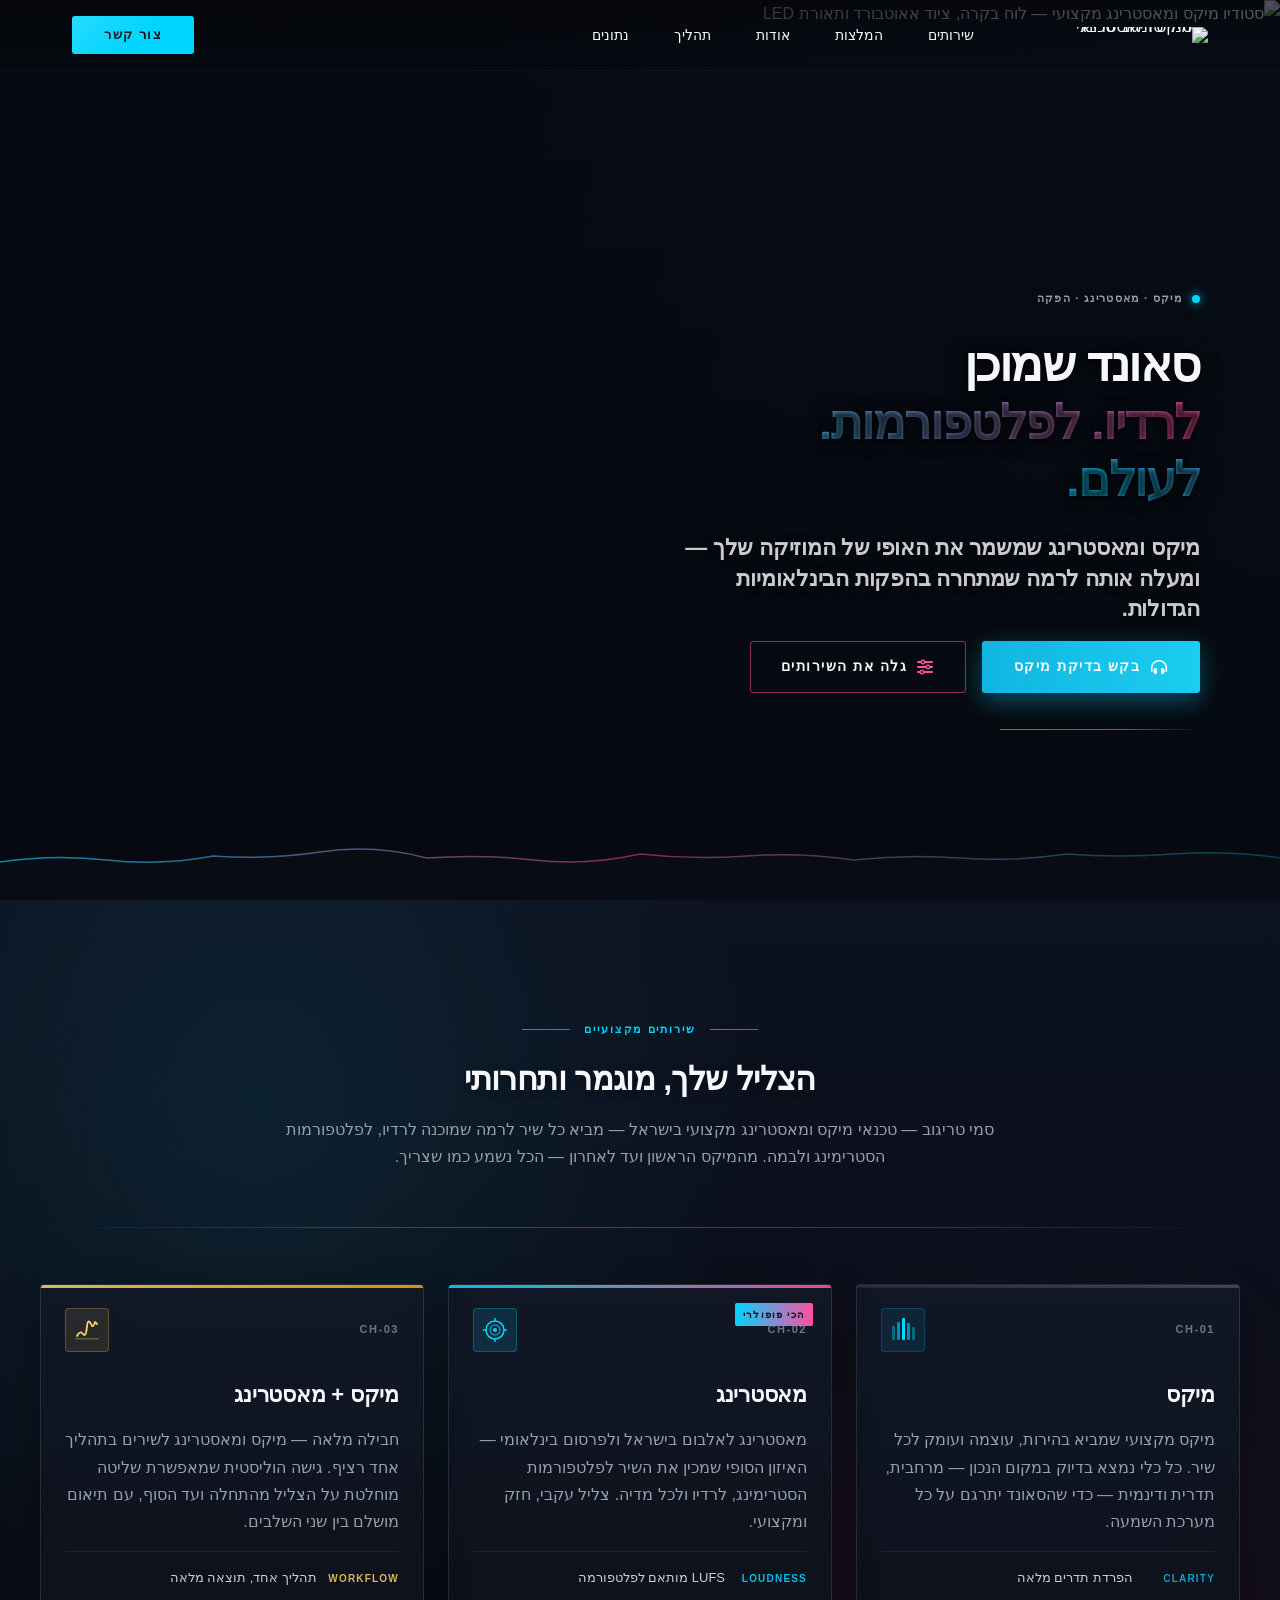
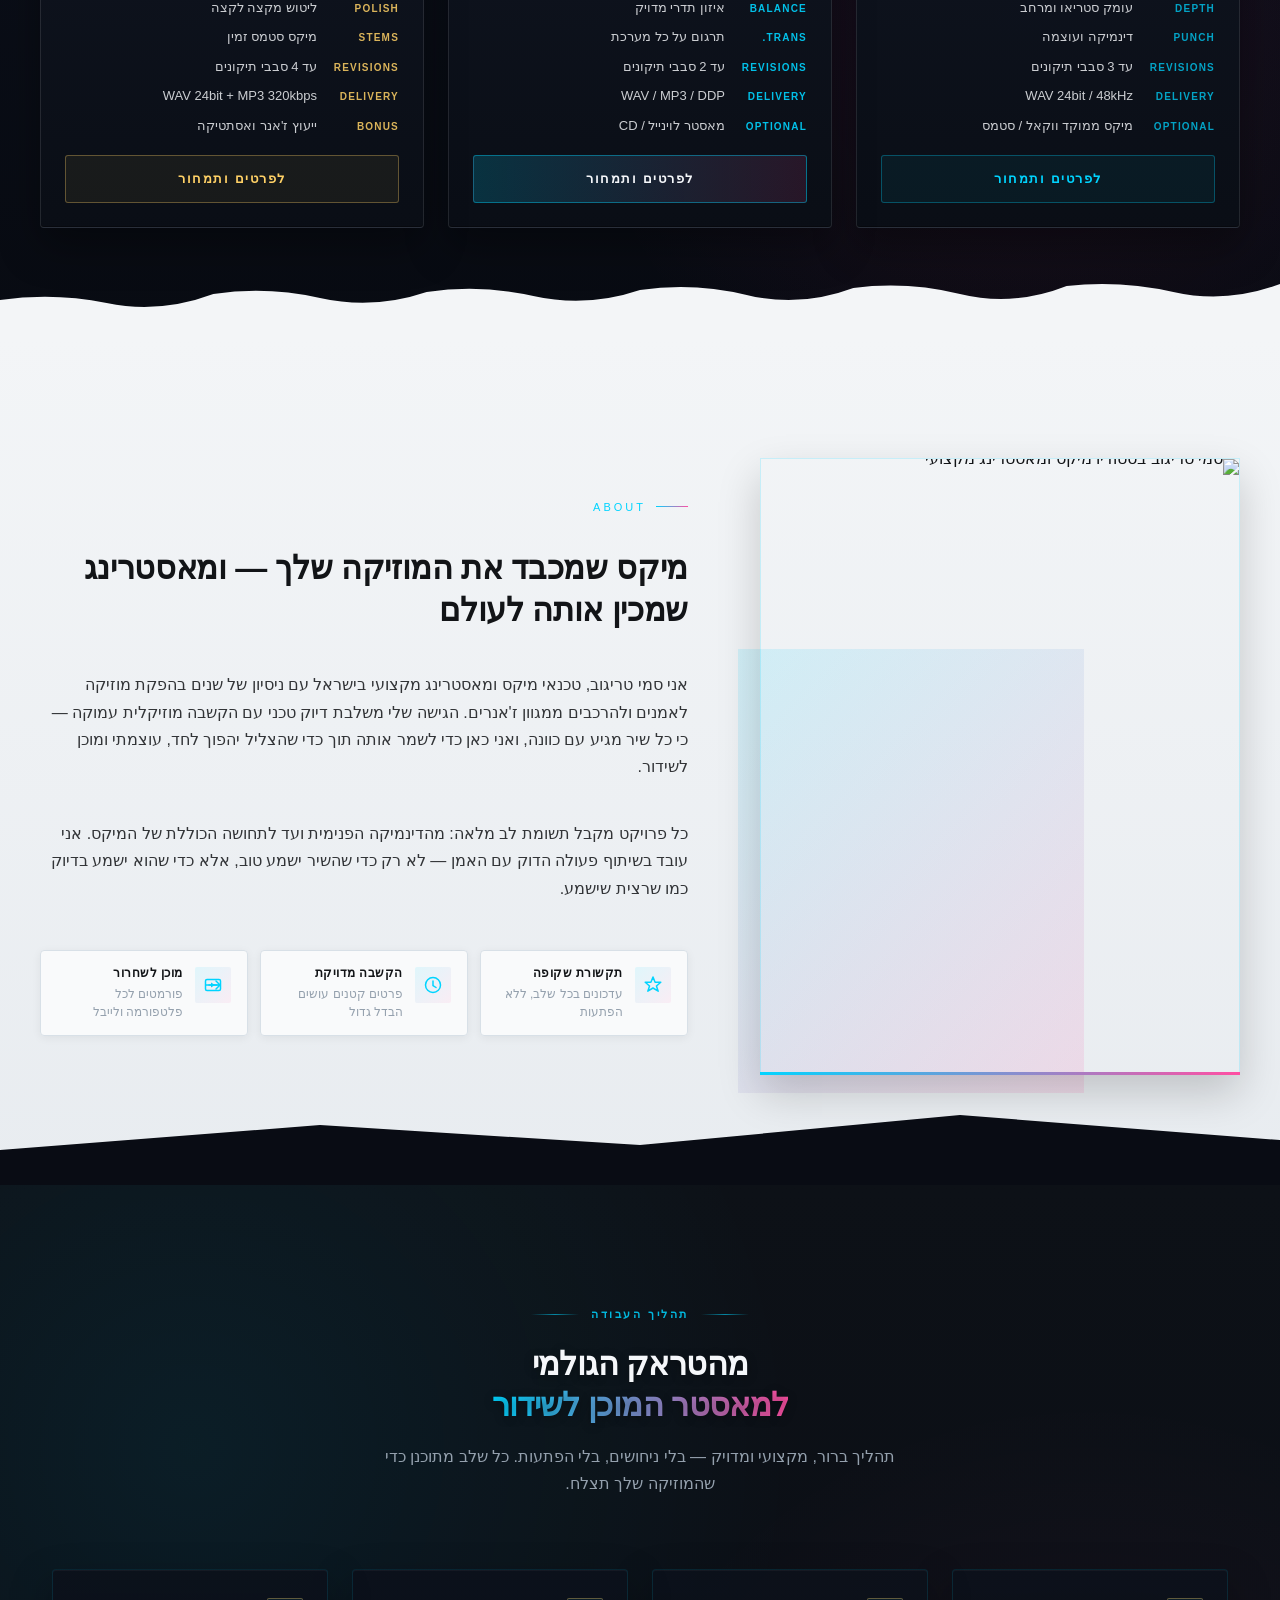
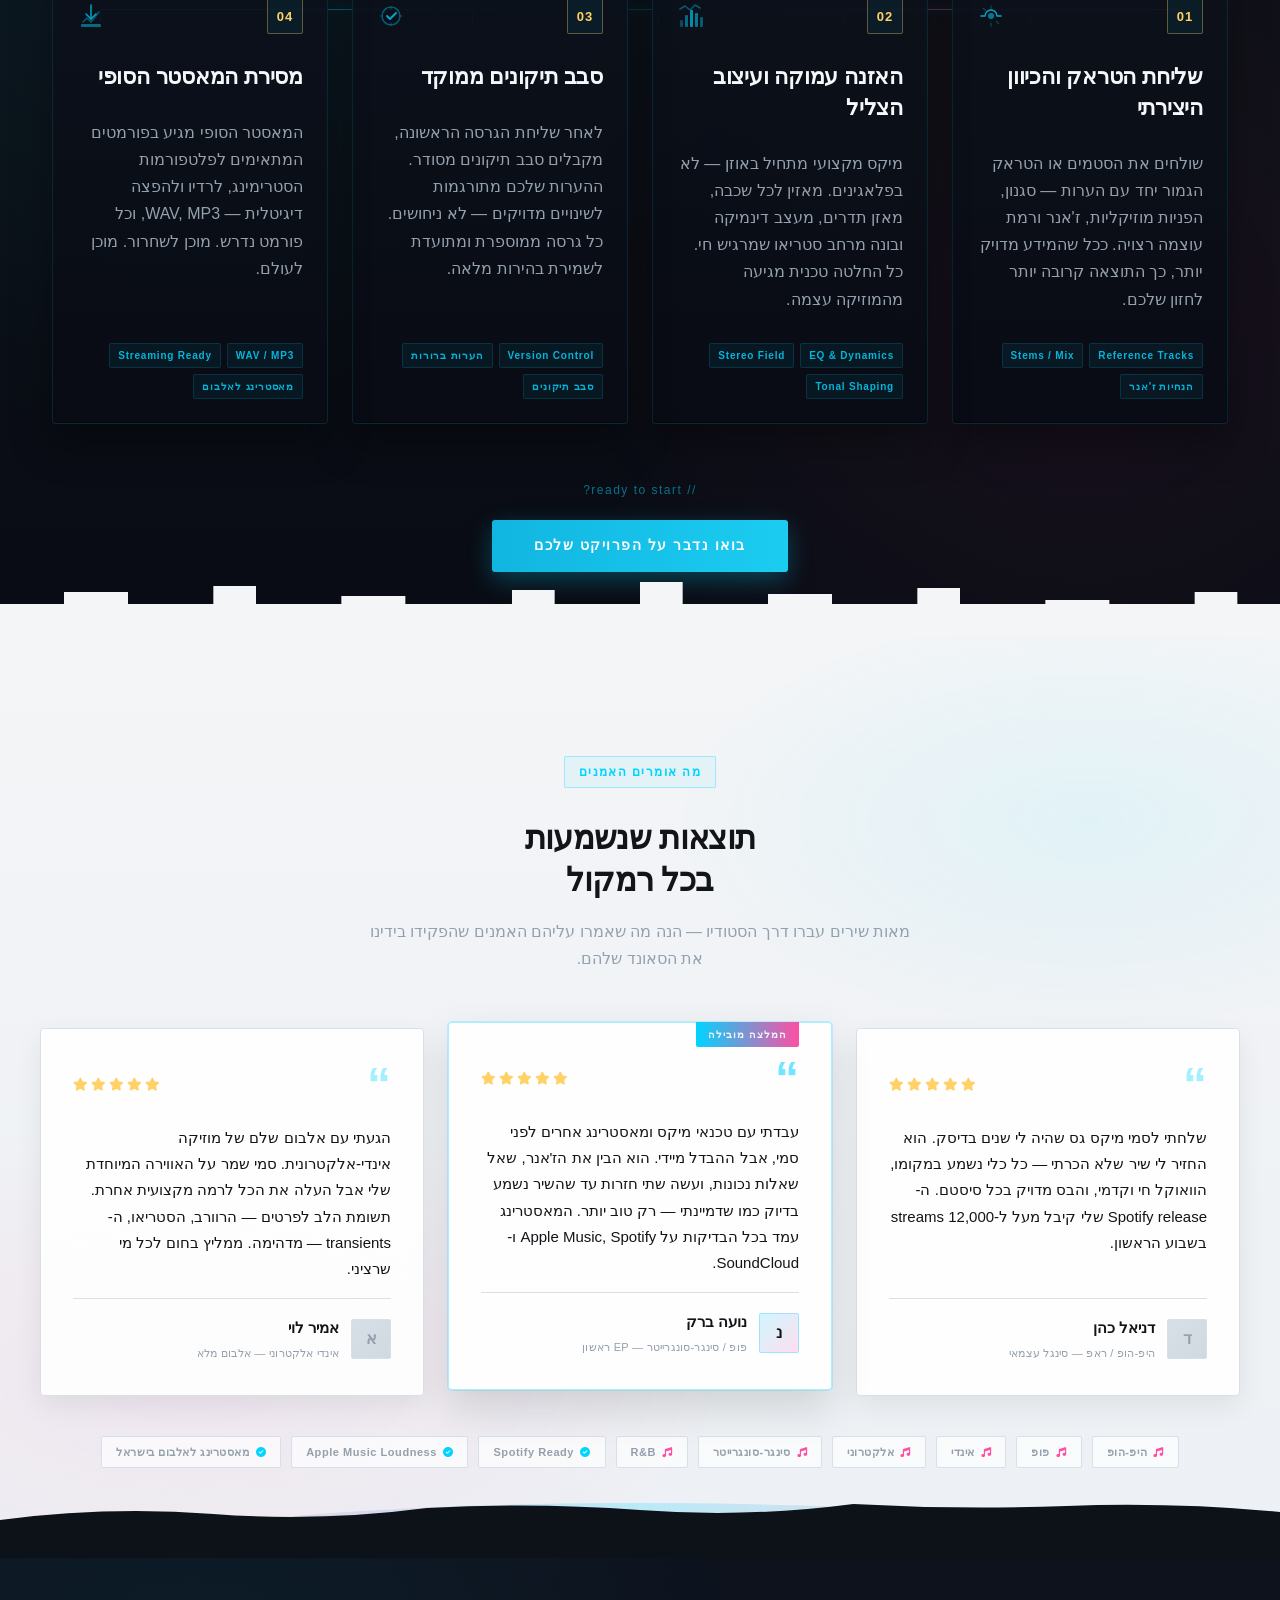
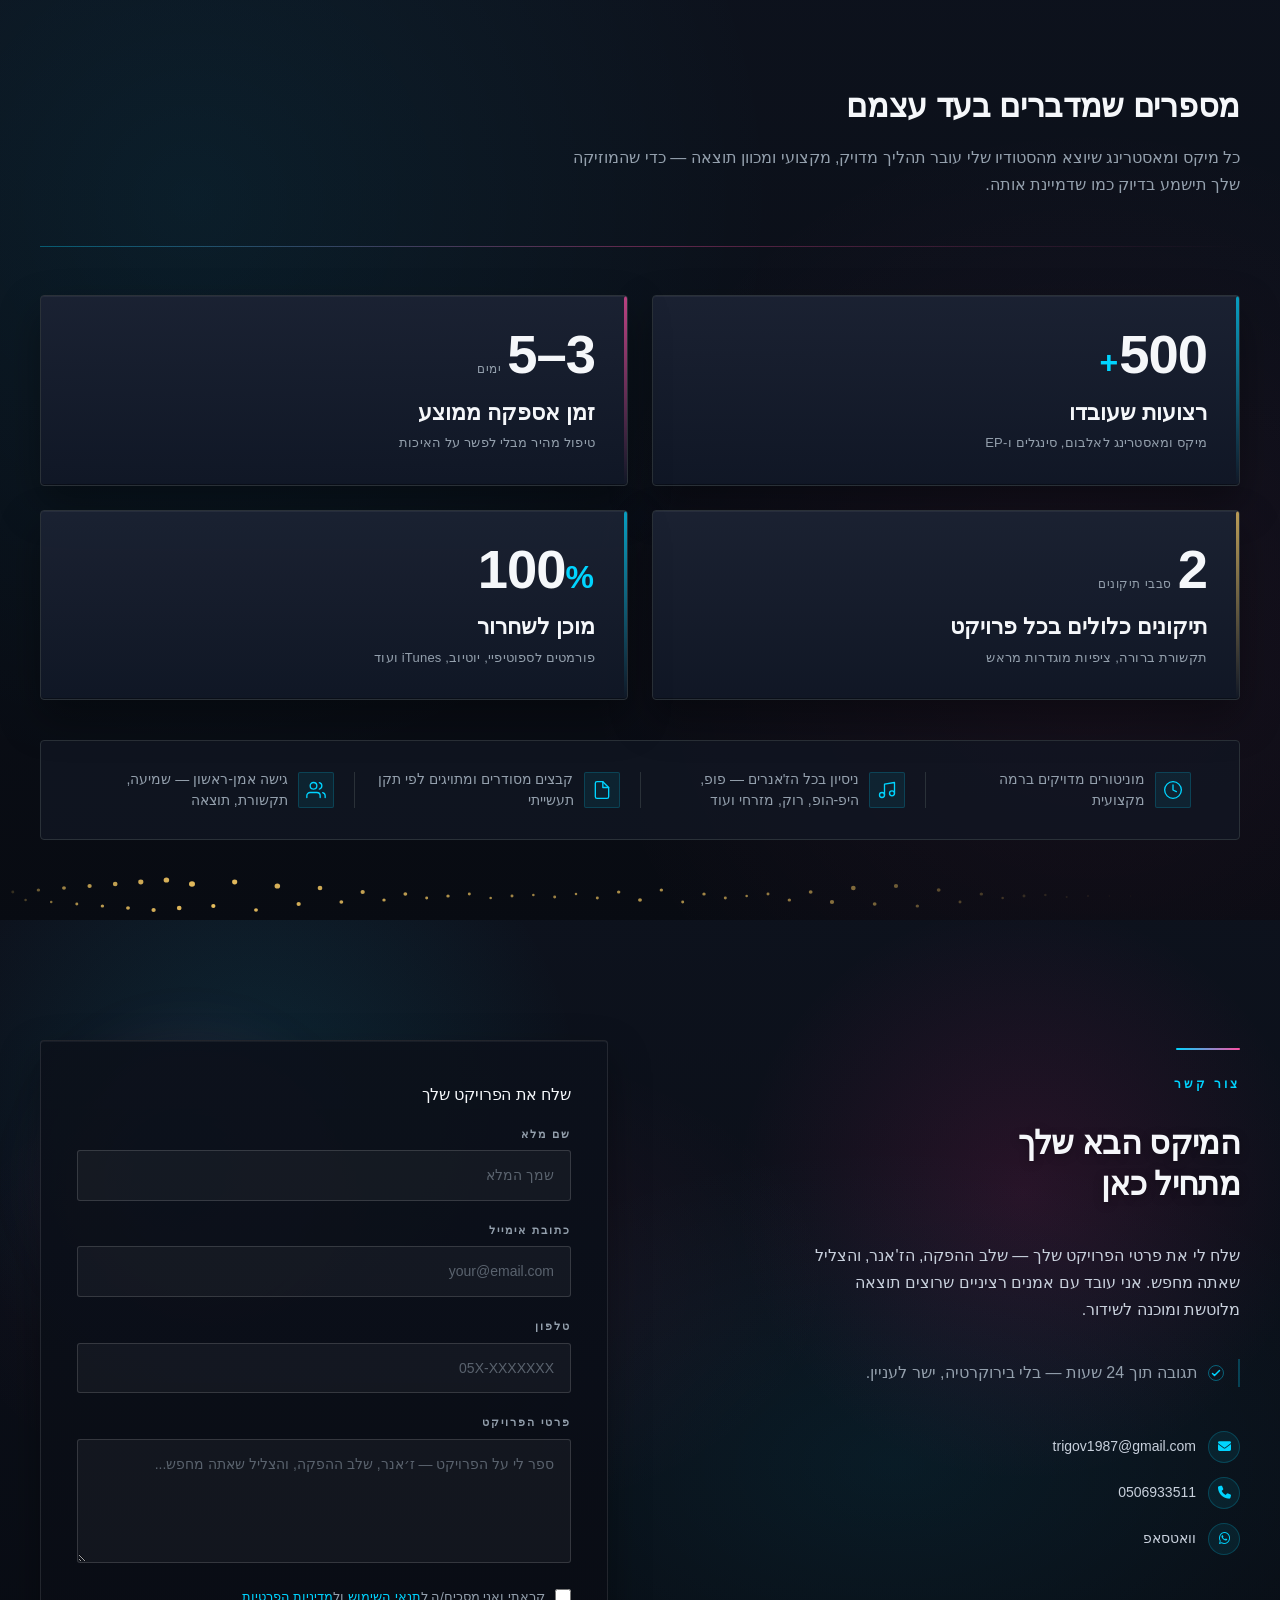
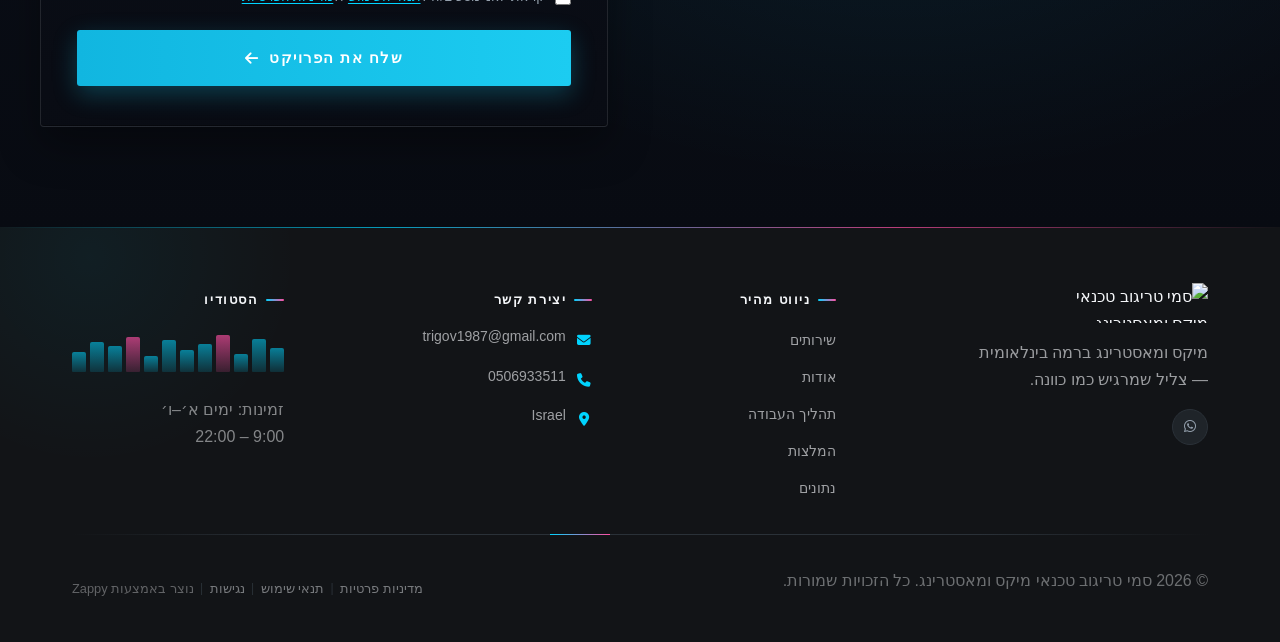
==== commit 6f44f8db: "Incremental sync: 1 page(s) — update_text" ====
--- a/index.html
+++ b/index.html
@@ -1282,20 +1282,20 @@
 
     <!-- Section Header -->
     <div class="index-testimonials-header">
-      <span class="index-testimonials-label">מה אומרים האמנים</span>
-      <h2 class="index-testimonials-title">תוצאות שנשמעות<br>בכל רמקול</h2>
+      <p class="zappy-editable"><span class="index-testimonials-label">מה אומרים האמנים</span>
+      </p><h2 class="index-testimonials-title">תוצאות שנשמעות<br>בכל רמקול</h2>
       <p class="index-testimonials-subtitle">מאות שירים עברו דרך הסטודיו — הנה מה שאמרו עליהם האמנים שהפקידו בידינו את הסאונד שלהם.</p>
     </div>
 
     <!-- Testimonial Cards Grid -->
-    <div class="index-testimonials-grid">
+    <div class="index-testimonials-grid zappy-preserve-css-grid" id="zappy-auto-grid-1776154655229-79110o" data-zappy-auto-grid="true" data-zappy-grid-align="start" data-original-item-width="384" data-original-gap="24px" style="display: grid; --zappy-grid-cols: repeat(3, minmax(0, 1fr)); grid-template-columns: repeat(3, minmax(0, 1fr)); align-items: stretch !important;" data-zappy-explicit-columns="true">
 
       <!-- Card 1 -->
-      <article class="index-testimonials-card" id="zappy-section-12">
+      <article class="index-testimonials-card" id="zappy-section-12" data-grid-item-index="0">
         <div class="index-testimonials-card-top">
           <div class="index-testimonials-quote-mark" aria-hidden="true">“</div>
           <div class="index-testimonials-stars" aria-label="דירוג 5 כוכבים">
-            <i class="fas fa-star"></i><i class="fas fa-star"></i><i class="fas fa-star"></i><i class="fas fa-star"></i><i class="fas fa-star"></i>
+            <i class="fas fa-star" data-element-type="icon" data-element-id="icon-1776154655197-znbneiw60" data-icon-type="fontawesome" style="pointer-events: auto; cursor: pointer;"></i><i class="fas fa-star" data-element-type="icon" data-element-id="icon-1776154655197-2man8xkh8" data-icon-type="fontawesome" style="pointer-events: auto; cursor: pointer;"></i><i class="fas fa-star" data-element-type="icon" data-element-id="icon-1776154655197-rfbsfyejd" data-icon-type="fontawesome" style="pointer-events: auto; cursor: pointer;"></i><i class="fas fa-star" data-element-type="icon" data-element-id="icon-1776154655197-xdc5hagv2" data-icon-type="fontawesome" style="pointer-events: auto; cursor: pointer;"></i><i class="fas fa-star" data-element-type="icon" data-element-id="icon-1776154655197-naj40a3lf" data-icon-type="fontawesome" style="pointer-events: auto; cursor: pointer;"></i>
           </div>
         </div>
         <blockquote class="index-testimonials-quote">
@@ -1313,11 +1313,11 @@
       </article>
 
       <!-- Card 2 (featured/center) -->
-      <article class="index-testimonials-card index-testimonials-card--featured" id="zappy-section-13">
+      <article class="index-testimonials-card index-testimonials-card--featured zappy-grid-item-no-stretch" id="zappy-section-13" data-grid-item-index="1">
         <div class="index-testimonials-card-top">
           <div class="index-testimonials-quote-mark" aria-hidden="true">“</div>
           <div class="index-testimonials-stars" aria-label="דירוג 5 כוכבים">
-            <i class="fas fa-star"></i><i class="fas fa-star"></i><i class="fas fa-star"></i><i class="fas fa-star"></i><i class="fas fa-star"></i>
+            <i class="fas fa-star" data-element-type="icon" data-element-id="icon-1776154655197-he67urgjc" data-icon-type="fontawesome" style="pointer-events: auto; cursor: pointer;"></i><i class="fas fa-star" data-element-type="icon" data-element-id="icon-1776154655197-71edxottl" data-icon-type="fontawesome" style="pointer-events: auto; cursor: pointer;"></i><i class="fas fa-star" data-element-type="icon" data-element-id="icon-1776154655197-894mjjl31" data-icon-type="fontawesome" style="pointer-events: auto; cursor: pointer;"></i><i class="fas fa-star" data-element-type="icon" data-element-id="icon-1776154655197-qzt9ztvms" data-icon-type="fontawesome" style="pointer-events: auto; cursor: pointer;"></i><i class="fas fa-star" data-element-type="icon" data-element-id="icon-1776154655197-nqg556dyv" data-icon-type="fontawesome" style="pointer-events: auto; cursor: pointer;"></i>
           </div>
         </div>
         <blockquote class="index-testimonials-quote">
@@ -1336,11 +1336,11 @@
       </article>
 
       <!-- Card 3 -->
-      <article class="index-testimonials-card" id="zappy-section-14">
+      <article class="index-testimonials-card" id="zappy-section-14" data-grid-item-index="2">
         <div class="index-testimonials-card-top">
           <div class="index-testimonials-quote-mark" aria-hidden="true">“</div>
           <div class="index-testimonials-stars" aria-label="דירוג 5 כוכבים">
-            <i class="fas fa-star"></i><i class="fas fa-star"></i><i class="fas fa-star"></i><i class="fas fa-star"></i><i class="fas fa-star"></i>
+            <i class="fas fa-star" data-element-type="icon" data-element-id="icon-1776154655197-wiuwoe8jo" data-icon-type="fontawesome" style="pointer-events: auto; cursor: pointer;"></i><i class="fas fa-star" data-element-type="icon" data-element-id="icon-1776154655197-9hptaunfh" data-icon-type="fontawesome" style="pointer-events: auto; cursor: pointer;"></i><i class="fas fa-star" data-element-type="icon" data-element-id="icon-1776154655197-bmn3crkif" data-icon-type="fontawesome" style="pointer-events: auto; cursor: pointer;"></i><i class="fas fa-star" data-element-type="icon" data-element-id="icon-1776154655197-xb6fce89l" data-icon-type="fontawesome" style="pointer-events: auto; cursor: pointer;"></i><i class="fas fa-star" data-element-type="icon" data-element-id="icon-1776154655197-38mszftbj" data-icon-type="fontawesome" style="pointer-events: auto; cursor: pointer;"></i>
           </div>
         </div>
         <blockquote class="index-testimonials-quote">
@@ -1368,7 +1368,7 @@
       <span class="index-testimonials-chip"><i class="fas fa-music"></i> אלקטרוני</span>
       <span class="index-testimonials-chip"><i class="fas fa-music"></i> סינגר-סונגרייטר</span>
       <span class="index-testimonials-chip"><i class="fas fa-music"></i> R&amp;B</span>
-      <span class="index-testimonials-chip"><i class="fas fa-check-circle"></i> Spotify Ready</span>
+      <span class="index-testimonials-chip" style=""><i class="fas fa-check-circle" style="cursor: pointer;"></i> Spotify Ready</span>
       <span class="index-testimonials-chip"><i class="fas fa-check-circle"></i> Apple Music Loudness</span>
       <span class="index-testimonials-chip"><i class="fas fa-check-circle"></i> מאסטרינג לאלבום בישראל</span>
     </div>
